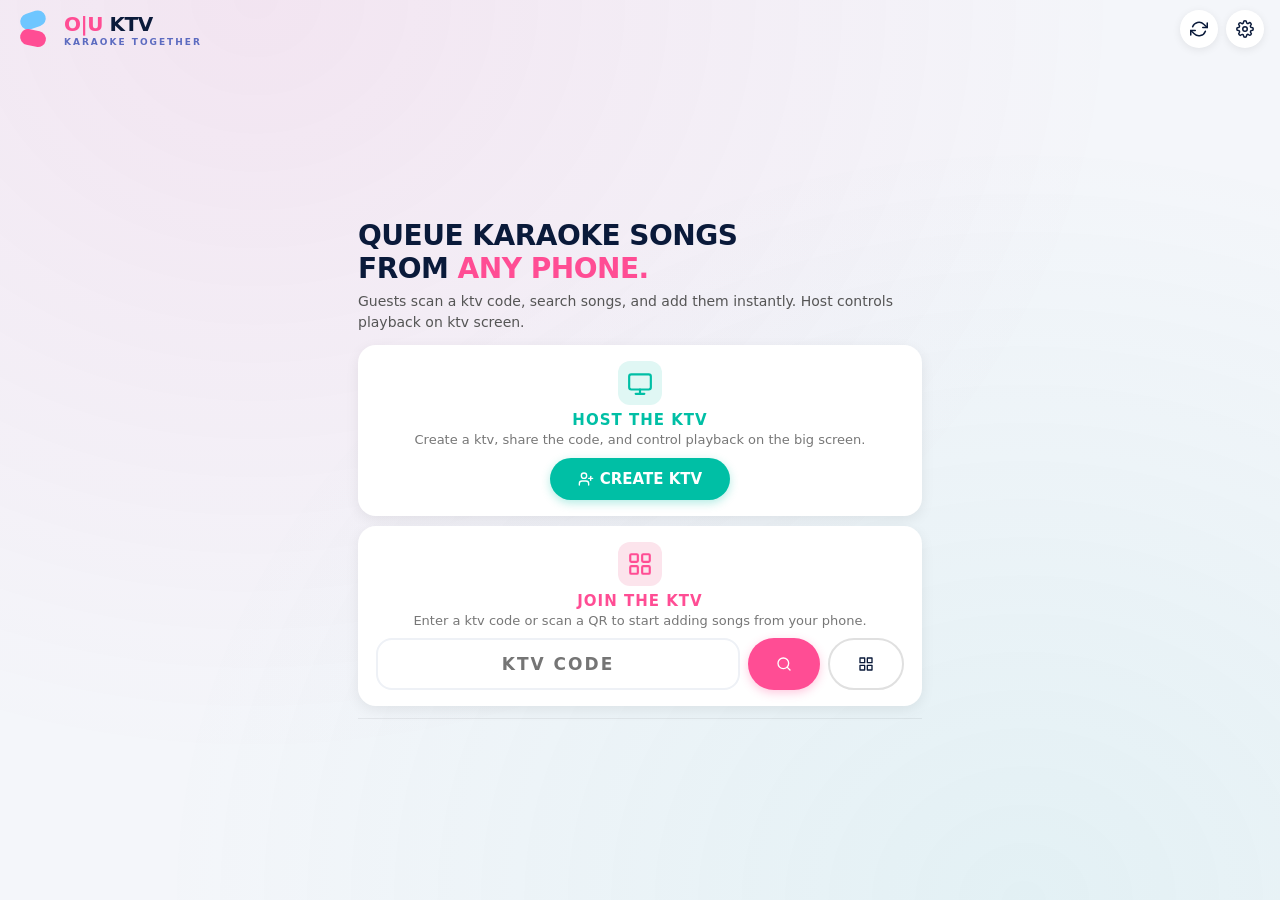
==== docs/index.html @ c78ca61d "Add files via upload" ====
<!DOCTYPE html>
<html lang="en" data-theme="neonpop">
<head>
  <meta charset="UTF-8">
  <meta name="viewport" content="width=device-width, initial-scale=1.0, maximum-scale=1.0, user-scalable=no">
  <meta name="theme-color" content="#E91E8C">
  <meta name="public-url" content="">
  <meta name="supabase-url" content="">
  <meta name="supabase-anon-key" content="">
  <meta name="apple-mobile-web-app-capable" content="yes">
  <meta name="apple-mobile-web-app-status-bar-style" content="black-translucent">
  <meta name="mobile-web-app-capable" content="yes">
  <title>O|U KTV</title>
  
  <link href="./ext/poppins.css" rel="stylesheet">
  <style>/* ===== SingKTV KTV — karaoke PWA with 10 themes + modern SVG icons ===== */

/* ===== Shared modern UI variables (used by all themes) ===== */
:root {
  --shadow-sm: 0 1px 3px rgba(0,0,0,0.08), 0 1px 2px rgba(0,0,0,0.06);
  --shadow-md: 0 4px 12px rgba(0,0,0,0.10);
  --shadow-lg: 0 8px 28px rgba(0,0,0,0.14);
  --shadow-glow: 0 0 20px rgba(0,0,0,0.12);
  --transition: 0.2s cubic-bezier(0.4, 0, 0.2, 1);
  --glass-blur: blur(12px);
  /* Skin variables (overridden by [data-skin="..."] blocks below) */
  --skin-border-width: 1px;
  --skin-border-style: solid;
  --skin-border-color: var(--surface-2);
  --skin-btn-radius: var(--radius);
  --skin-card-padding: 14px;
  --skin-glass-bg: transparent;
  --skin-glass-blur: none;
  --skin-btn-shadow: none;
  --skin-card-shadow: var(--shadow-sm);
}

/* ==========================================================================
   SKIN SYSTEM — component shapes, shadows, borders, glassmorphism
   Skins are orthogonal to themes: themes control colors, skins control
   the visual treatment of components (rounded vs sharp, flat vs elevated,
   bordered vs borderless, glassmorphism, etc.)
   Applied via <html data-skin="name"> — set by app.js applySkin().
   ========================================================================== */

/* ----- Skin: Default (balanced, modern rounded cards) ----- */
:root,
[data-skin="default"] {
  --skin-border-width: 1px;
  --skin-border-style: solid;
  --skin-btn-radius: var(--radius);
  --skin-card-padding: 14px;
  --skin-glass-bg: transparent;
  --skin-glass-blur: none;
  --skin-btn-shadow: none;
  --skin-card-shadow: var(--shadow-sm);
}

/* ----- Skin: Soft (pill-shaped buttons, extra padding, gentle shadows) ----- */
[data-skin="soft"] {
  --skin-border-width: 0px;
  --skin-border-style: none;
  --skin-btn-radius: 999px;
  --skin-card-padding: 18px;
  --skin-glass-bg: transparent;
  --skin-glass-blur: none;
  --skin-btn-shadow: 0 2px 8px rgba(0,0,0,0.06);
  --skin-card-shadow: 0 2px 10px rgba(0,0,0,0.05);
}
[data-skin="soft"] .btn { border: none !important; }
[data-skin="soft"] .tab, [data-skin="soft"] .rtab { border-radius: 999px; }
[data-skin="soft"] .theme-card { border-radius: 999px !important; }
[data-skin="soft"] .admin-section { border: none; border-radius: 20px; }
[data-skin="soft"] input, [data-skin="soft"] select, [data-skin="soft"] .admin-select { border-radius: 999px; border-width: 0; background: var(--surface-2); }
[data-skin="soft"] .queue-item { border-radius: 14px; border: none; }
[data-skin="soft"] .now-playing-bar { border: none; }

/* ----- Skin: Sharp (angular, no border radius, thick borders, flat) ----- */
[data-skin="sharp"] {
  --skin-border-width: 2px;
  --skin-border-style: solid;
  --skin-btn-radius: 0px;
  --skin-card-padding: 12px;
  --skin-glass-bg: transparent;
  --skin-glass-blur: none;
  --skin-btn-shadow: none;
  --skin-card-shadow: none;
}
[data-skin="sharp"] .btn { border-radius: 0 !important; border: 2px solid var(--text) !important; }
[data-skin="sharp"] .tab, [data-skin="sharp"] .rtab { border-radius: 0; border-bottom: 2px solid var(--text); }
[data-skin="sharp"] .theme-card { border-radius: 0 !important; border: 2px solid var(--text); }
[data-skin="sharp"] .modal-content { border-radius: 0; border: 2px solid var(--text); }
[data-skin="sharp"] input, [data-skin="sharp"] select, [data-skin="sharp"] .admin-select { border-radius: 0; border: 2px solid var(--text); }
[data-skin="sharp"] .queue-item { border-radius: 0; border: 2px solid var(--surface-2); }
[data-skin="sharp"] .now-playing-bar { border-radius: 0; border: 2px solid var(--surface-2); }
[data-skin="sharp"] .player-wrap { border-radius: 0; border: 2px solid var(--text); }
[data-skin="sharp"] .ktv-search { border-radius: 0; border: 2px solid var(--text); }

/* ----- Skin: Glass (frosted glassmorphism, translucent surfaces, blur) ----- */
[data-skin="glass"] {
  --skin-border-width: 1px;
  --skin-border-style: solid;
  --skin-border-color: rgba(255,255,255,0.18);
  --skin-btn-radius: var(--radius);
  --skin-card-padding: 16px;
  --skin-glass-bg: color-mix(in srgb, var(--surface) 72%, transparent);
  --skin-glass-blur: blur(16px);
  --skin-btn-shadow: 0 2px 12px rgba(0,0,0,0.12);
  --skin-card-shadow: 0 4px 20px rgba(0,0,0,0.08);
}
[data-skin="glass"] .modal-content { background: var(--skin-glass-bg); backdrop-filter: var(--skin-glass-blur); -webkit-backdrop-filter: var(--skin-glass-blur); border: 1px solid rgba(255,255,255,0.15); }
[data-skin="glass"] .now-playing-bar { background: var(--skin-glass-bg); backdrop-filter: var(--skin-glass-blur); -webkit-backdrop-filter: var(--skin-glass-blur); border: 1px solid rgba(255,255,255,0.12); }
[data-skin="glass"] .ktv-search { background: var(--skin-glass-bg); backdrop-filter: var(--skin-glass-blur); -webkit-backdrop-filter: var(--skin-glass-blur); }
[data-skin="glass"] .queue-item { background: var(--skin-glass-bg); backdrop-filter: blur(8px); -webkit-backdrop-filter: blur(8px); }
[data-skin="glass"] .admin-section { background: var(--skin-glass-bg); backdrop-filter: var(--skin-glass-blur); -webkit-backdrop-filter: var(--skin-glass-blur); border: 1px solid rgba(255,255,255,0.10); }
[data-skin="glass"] .app-header { backdrop-filter: var(--skin-glass-blur); -webkit-backdrop-filter: var(--skin-glass-blur); }

/* ----- Skin: Neon (glowing borders, elevated shadows, bold outlines) ----- */
[data-skin="neon"] {
  --skin-border-width: 2px;
  --skin-border-style: solid;
  --skin-border-color: var(--accent);
  --skin-btn-radius: var(--radius);
  --skin-card-padding: 14px;
  --skin-glass-bg: transparent;
  --skin-glass-blur: none;
  --skin-btn-shadow: 0 0 16px color-mix(in srgb, var(--accent) 30%, transparent);
  --skin-card-shadow: 0 0 20px color-mix(in srgb, var(--accent) 12%, transparent);
}
[data-skin="neon"] .btn-primary { box-shadow: 0 0 20px color-mix(in srgb, var(--accent) 40%, transparent); border: 1px solid var(--accent); }
[data-skin="neon"] .btn-primary:hover { box-shadow: 0 0 30px color-mix(in srgb, var(--accent) 55%, transparent); }
[data-skin="neon"] .now-playing-bar { border: 2px solid var(--accent); box-shadow: 0 0 18px color-mix(in srgb, var(--accent) 15%, transparent); }
[data-skin="neon"] .queue-item.now-singing { border: 2px solid var(--accent); box-shadow: 0 0 16px color-mix(in srgb, var(--accent) 20%, transparent); }
[data-skin="neon"] .theme-card.active { box-shadow: 0 0 20px color-mix(in srgb, var(--accent) 40%, transparent); }
[data-skin="neon"] .ktv-search { border: 1px solid color-mix(in srgb, var(--accent) 40%, transparent); }
[data-skin="neon"] .app-header { box-shadow: 0 4px 24px color-mix(in srgb, var(--accent) 15%, transparent); }
[data-skin="neon"] .modal-content { border: 1px solid color-mix(in srgb, var(--accent) 30%, transparent); box-shadow: 0 0 40px color-mix(in srgb, var(--accent) 12%, transparent); }

/* ----- Skin: Minimal (borderless, subtle, content-first, no shadows) ----- */
[data-skin="minimal"] {
  --skin-border-width: 0px;
  --skin-border-style: none;
  --skin-btn-radius: 10px;
  --skin-card-padding: 12px;
  --skin-glass-bg: transparent;
  --skin-glass-blur: none;
  --skin-btn-shadow: none;
  --skin-card-shadow: none;
}
[data-skin="minimal"] .btn { border: none !important; }
[data-skin="minimal"] .now-playing-bar { border: none; box-shadow: none; background: var(--surface-2); }
[data-skin="minimal"] .queue-item { border: none; background: var(--surface-2); }
[data-skin="minimal"] .admin-section { border: none; }
[data-skin="minimal"] .theme-card { border: 1px solid var(--surface-2); }
[data-skin="minimal"] .ktv-search { border: none; background: var(--surface-2); }
[data-skin="minimal"] .modal-content { border: none; box-shadow: var(--shadow-lg); }
[data-skin="minimal"] input, [data-skin="minimal"] select, [data-skin="minimal"] .admin-select { border: 1px solid var(--surface-2); }
[data-skin="minimal"] .app-header { box-shadow: none; border-bottom: 1px solid var(--surface-2); }

/* ----- Skin: Bubble (extra-rounded, playful, bouncy shadows) ----- */
[data-skin="bubble"] {
  --skin-border-width: 0px;
  --skin-border-style: none;
  --skin-btn-radius: 28px;
  --skin-card-padding: 20px;
  --skin-glass-bg: transparent;
  --skin-glass-blur: none;
  --skin-btn-shadow: 0 6px 16px rgba(0,0,0,0.10);
  --skin-card-shadow: 0 8px 24px rgba(0,0,0,0.08);
}
[data-skin="bubble"] .btn { border: none !important; padding: 14px 24px; }
[data-skin="bubble"] .btn:hover { transform: translateY(-3px) scale(1.02); }
[data-skin="bubble"] .tab, [data-skin="bubble"] .rtab { border-radius: 20px; border: none; }
[data-skin="bubble"] .theme-card { border-radius: 24px !important; border: none; }
[data-skin="bubble"] .admin-section { border: none; border-radius: 24px; }
[data-skin="bubble"] input, [data-skin="bubble"] select, [data-skin="bubble"] .admin-select { border-radius: 16px; border: none; background: var(--surface-2); }
[data-skin="bubble"] .queue-item { border-radius: 20px; border: none; }
[data-skin="bubble"] .now-playing-bar { border: none; border-radius: 20px; }
[data-skin="bubble"] .modal-content { border-radius: 28px; border: none; }
[data-skin="bubble"] .player-wrap { border-radius: 20px; }
[data-skin="bubble"] .ktv-search { border: none; border-radius: 20px; }
[data-skin="bubble"] .icon-btn { border-radius: 50%; }

/* ----- Skin: Retro (dotted/dashed borders, inset shadows, vintage feel) ----- */
[data-skin="retro"] {
  --skin-border-width: 2px;
  --skin-border-style: dashed;
  --skin-border-color: var(--muted);
  --skin-btn-radius: 6px;
  --skin-card-padding: 14px;
  --skin-glass-bg: transparent;
  --skin-glass-blur: none;
  --skin-btn-shadow: 3px 3px 0px var(--surface-2);
  --skin-card-shadow: 4px 4px 0px var(--surface-2);
}
[data-skin="retro"] .btn { border: 2px dashed var(--muted) !important; border-radius: 6px; box-shadow: 3px 3px 0 var(--surface-2); }
[data-skin="retro"] .btn:hover { box-shadow: 2px 2px 0 var(--surface-2); transform: translate(1px, 1px); }
[data-skin="retro"] .tab, [data-skin="retro"] .rtab { border-radius: 6px; border: 2px dashed var(--muted); }
[data-skin="retro"] .theme-card { border-radius: 6px !important; border: 2px dashed var(--muted); box-shadow: 4px 4px 0 var(--surface-2); }
[data-skin="retro"] .admin-section { border: 2px dashed var(--muted); border-radius: 6px; box-shadow: 4px 4px 0 var(--surface-2); }
[data-skin="retro"] input, [data-skin="retro"] select, [data-skin="retro"] .admin-select { border-radius: 6px; border: 2px dashed var(--muted); }
[data-skin="retro"] .queue-item { border-radius: 6px; border: 2px dashed var(--surface-2); }
[data-skin="retro"] .now-playing-bar { border-radius: 6px; border: 2px dashed var(--muted); box-shadow: 4px 4px 0 var(--surface-2); }
[data-skin="retro"] .modal-content { border-radius: 6px; border: 2px dashed var(--muted); box-shadow: 6px 6px 0 var(--surface-2); }
[data-skin="retro"] .player-wrap { border-radius: 6px; border: 2px dashed var(--muted); }
[data-skin="retro"] .ktv-search { border-radius: 6px; border: 2px dashed var(--muted); }

/* ----- Skin: Embossed (raised/inset bevels, tactile depth, 3D press) ----- */
[data-skin="embossed"] {
  --skin-border-width: 1px;
  --skin-border-style: solid;
  --skin-border-color: color-mix(in srgb, var(--text) 15%, transparent);
  --skin-btn-radius: 12px;
  --skin-card-padding: 16px;
  --skin-glass-bg: transparent;
  --skin-glass-blur: none;
  --skin-btn-shadow: 0 1px 0 color-mix(in srgb, var(--text) 8%, transparent), 0 -1px 0 color-mix(in srgb, var(--text) 6%, transparent) inset, 0 4px 10px rgba(0,0,0,0.10);
  --skin-card-shadow: 0 2px 0 color-mix(in srgb, var(--text) 6%, transparent), 0 -1px 0 color-mix(in srgb, var(--text) 5%, transparent) inset, 0 6px 16px rgba(0,0,0,0.08);
}
[data-skin="embossed"] .btn { border: 1px solid color-mix(in srgb, var(--text) 12%, transparent) !important; }
[data-skin="embossed"] .btn:active { box-shadow: 0 -1px 0 color-mix(in srgb, var(--text) 8%, transparent), 0 1px 0 color-mix(in srgb, var(--text) 6%, transparent) inset, 0 2px 6px rgba(0,0,0,0.06) inset !important; transform: translateY(1px); }
[data-skin="embossed"] .now-playing-bar { border: 1px solid color-mix(in srgb, var(--text) 10%, transparent); }
[data-skin="embossed"] .queue-item { border: 1px solid color-mix(in srgb, var(--text) 8%, transparent); }
[data-skin="embossed"] .admin-section { border: 1px solid color-mix(in srgb, var(--text) 8%, transparent); }
[data-skin="embossed"] .theme-card { border: 1px solid color-mix(in srgb, var(--text) 10%, transparent); }
[data-skin="embossed"] input, [data-skin="embossed"] select, [data-skin="embossed"] .admin-select { border: 1px solid color-mix(in srgb, var(--text) 12%, transparent); box-shadow: 0 1px 2px color-mix(in srgb, var(--text) 6%, transparent) inset; }
[data-skin="embossed"] .modal-content { border: 1px solid color-mix(in srgb, var(--text) 10%, transparent); }
[data-skin="embossed"] .player-wrap { border: 1px solid color-mix(in srgb, var(--text) 12%, transparent); }
[data-skin="embossed"] .ktv-search { border: 1px solid color-mix(in srgb, var(--text) 8%, transparent); }

/* ----- Skin: Outline (hollow transparent buttons, wireframe aesthetic) ----- */
[data-skin="outline"] {
  --skin-border-width: 2px;
  --skin-border-style: solid;
  --skin-border-color: var(--text);
  --skin-btn-radius: var(--radius);
  --skin-card-padding: 14px;
  --skin-glass-bg: transparent;
  --skin-glass-blur: none;
  --skin-btn-shadow: none;
  --skin-card-shadow: none;
}
[data-skin="outline"] .btn { border: 2px solid var(--text) !important; background: transparent !important; color: var(--text) !important; box-shadow: none; }
[data-skin="outline"] .btn-primary { border: 2px solid var(--accent) !important; color: var(--accent) !important; background: transparent !important; }
[data-skin="outline"] .btn-primary:hover { background: var(--accent) !important; color: var(--surface) !important; }
[data-skin="outline"] .btn-secondary { border: 2px solid var(--accent-2) !important; color: var(--accent-2) !important; background: transparent !important; }
[data-skin="outline"] .btn-secondary:hover { background: var(--accent-2) !important; color: var(--surface) !important; }
[data-skin="outline"] .btn-danger { border: 2px solid var(--danger) !important; color: var(--danger) !important; background: transparent !important; }
[data-skin="outline"] .tab, [data-skin="outline"] .rtab { border: 2px solid var(--text); background: transparent; }
[data-skin="outline"] .theme-card { border: 2px solid var(--text); background: transparent; }
[data-skin="outline"] .now-playing-bar { border: 2px solid var(--text); background: transparent; box-shadow: none; }
[data-skin="outline"] .queue-item { border: 2px solid var(--text); background: transparent; }
[data-skin="outline"] .admin-section { border: 2px solid var(--text); background: transparent; }
[data-skin="outline"] .ktv-search { border: 2px solid var(--text); background: transparent; }
[data-skin="outline"] .modal-content { border: 2px solid var(--text); }
[data-skin="outline"] input, [data-skin="outline"] select, [data-skin="outline"] .admin-select { border: 2px solid var(--text); background: transparent; }
[data-skin="outline"] .player-wrap { border: 2px solid var(--text); }
[data-skin="outline"] .icon-btn { border: 2px solid var(--text); }

/* ===== Apply skin variables to components ===== */
.now-playing-bar { box-shadow: var(--skin-card-shadow); border-width: var(--skin-border-width); border-style: var(--skin-border-style); border-color: var(--skin-border-color); }
.queue-item { border-width: var(--skin-border-width); border-style: var(--skin-border-style); border-color: var(--skin-border-color); }
.admin-section { border-width: var(--skin-border-width); border-style: var(--skin-border-style); border-color: var(--skin-border-color); }

/* ===== Modern SVG icons ===== */
svg { display: inline-block; vertical-align: middle; }
.icon-btn svg { width: 20px; height: 20px; }
.host-ctrl-btn svg { width: 18px; height: 18px; }
.btn svg, .tab svg, .rtab svg, .remote-btn-icon svg, .sidebar-title svg, .host-banner-icon svg { width: 16px; height: 16px; }
.host-banner-icon svg { width: 22px; height: 22px; }
.idle-icon svg { width: 56px; height: 56px; }
.remote-btn-icon svg { width: 24px; height: 24px; }
.singing-icon svg { width: 14px; height: 14px; }
/* Icon inside label/button spacing */
.btn .ic, .tab .ic, .rtab .ic { display: inline-flex; vertical-align: -3px; margin-right: 4px; }
.sidebar-title .ic { display: inline-flex; vertical-align: -3px; margin-right: 5px; }
.qi-req .ic { display: inline-flex; vertical-align: -2px; margin-right: 2px; width: 11px; height: 11px; }
.qi-req .ic svg { width: 11px; height: 11px; }
.idle-icon { display: flex; align-items: center; justify-content: center; }

/* ===== Theme: Neon Pop (default — vibrant modern gradient) ===== */
:root,
[data-theme="neonpop"] {
  --font: 'Poppins', system-ui, sans-serif;
  --accent: #E91E8C;
  --accent-dark: #C11774;
  --accent-2: #1FB6B6;
  --bg: #F4F6FA;
  --surface: #FFFFFF;
  --surface-2: #EEF1F6;
  --text: #1B2A4A;
  --muted: #8A93A6;
  --danger: #E84855;
  --radius: 16px;
  --radius-sm: 10px;
  --header-grad: linear-gradient(135deg, #E91E8C 0%, #FF5FA8 50%, #1FB6B6 100%);
  --login-grad: linear-gradient(160deg, #fff 0%, #FCE7F2 50%, #E0F7F7 100%);
  --player-idle-grad: linear-gradient(160deg, #1B2A4A, #2D3F66);
}
[data-theme="neonpop"] body::before {
  content: ''; position: fixed; inset: 0; z-index: -1;
  background:
    radial-gradient(ellipse at 20% 0%, rgba(233,30,140,0.08), transparent 60%),
    radial-gradient(ellipse at 80% 100%, rgba(31,182,182,0.08), transparent 60%);
}
[data-theme="neonpop"] .btn-primary {
  background: linear-gradient(135deg, #E91E8C, #FF5FA8);
  box-shadow: 0 4px 14px rgba(233,30,140,0.3);
}
[data-theme="neonpop"] .btn-primary:hover { filter: brightness(1.1); box-shadow: 0 6px 20px rgba(233,30,140,0.4); }

/* ===== Theme: Retro 80s ===== */
[data-theme="retro80s"] {
  --font: 'Courier New', monospace;
  --accent: #FF5E3A;
  --accent-dark: #E04A26;
  --accent-2: #FFD23F;
  --bg: #1E0F2E;
  --surface: #2B1B3D;
  --surface-2: #3A2A4D;
  --text: #F0E6FF;
  --muted: #B59EE0;
  --danger: #FF3B3B;
  --radius: 4px;
  --radius-sm: 2px;
  --header-grad: linear-gradient(90deg, #FF5E3A 0%, #FF2A68 50%, #FFD23F 100%);
  --login-grad: linear-gradient(160deg, #1E0F2E 0%, #3A1A4D 100%);
  --player-idle-grad: linear-gradient(160deg, #1E0F2E, #2B1B3D);
}

/* ===== Theme: Classic KTV ===== */
[data-theme="classicktv"] {
  --font: Georgia, 'Times New Roman', serif;
  --accent: #B71C1C;
  --accent-dark: #8B1414;
  --accent-2: #D4AF37;
  --bg: #F5EFE6;
  --surface: #FFFBF3;
  --surface-2: #EDE4D3;
  --text: #3A2A1A;
  --muted: #8A7A5A;
  --danger: #B71C1C;
  --radius: 10px;
  --radius-sm: 4px;
  --header-grad: linear-gradient(120deg, #B71C1C 0%, #8B1414 100%);
  --login-grad: linear-gradient(160deg, #FFFBF3 0%, #F5EFE6 100%);
  --player-idle-grad: linear-gradient(160deg, #3A2A1A, #5A4A3A);
}

/* ===== Theme: Midnight (modern dark — neon glow accents) ===== */
[data-theme="midnight"] {
  --font: 'Poppins', system-ui, sans-serif;
  --accent: #A855F7;
  --accent-dark: #9333EA;
  --accent-2: #22D3EE;
  --bg: #0F0F1A;
  --surface: #1A1A2E;
  --surface-2: #252540;
  --text: #E0E0F0;
  --muted: #7C7C9C;
  --danger: #FF3B6B;
  --radius: 16px;
  --radius-sm: 10px;
  --header-grad: linear-gradient(135deg, #2A1A4A 0%, #1A1A3A 50%, #1A2A3A 100%);
  --login-grad: linear-gradient(160deg, #0F0F1A 0%, #1A1A2E 100%);
  --player-idle-grad: linear-gradient(160deg, #0F0F1A, #1A1A2E);
}
[data-theme="midnight"] body::before {
  content: ''; position: fixed; inset: 0; z-index: -1;
  background:
    radial-gradient(ellipse at 20% 0%, rgba(168,85,247,0.12), transparent 60%),
    radial-gradient(ellipse at 80% 100%, rgba(34,211,238,0.10), transparent 60%);
}
[data-theme="midnight"] .btn-primary {
  background: linear-gradient(135deg, #A855F7, #9333EA);
  box-shadow: 0 4px 14px rgba(168,85,247,0.35);
}
[data-theme="midnight"] .btn-primary:hover { filter: brightness(1.15); box-shadow: 0 6px 20px rgba(168,85,247,0.5); }
[data-theme="midnight"] .btn-secondary {
  background: linear-gradient(135deg, #22D3EE, #06B6D4);
  box-shadow: 0 4px 14px rgba(34,211,238,0.25);
}
[data-theme="midnight"] .app-header { border-bottom: 1px solid rgba(168,85,247,0.15); }

/* ===== Theme: Sunrise (modern warm pastel — soft gradients) ===== */
[data-theme="sunrise"] {
  --font: 'Poppins', system-ui, sans-serif;
  --accent: #FF8A72;
  --accent-dark: #F06B53;
  --accent-2: #7ED7C1;
  --bg: #FFF5F1;
  --surface: #FFFFFF;
  --surface-2: #FBEEE8;
  --text: #5A4A42;
  --muted: #A89B95;
  --danger: #E84855;
  --radius: 20px;
  --radius-sm: 14px;
  --header-grad: linear-gradient(135deg, #FFB5A0 0%, #FF8A72 50%, #FFA9A0 100%);
  --login-grad: linear-gradient(160deg, #FFF5F1 0%, #FFE8E0 50%, #E8F8F4 100%);
  --player-idle-grad: linear-gradient(160deg, #5A4A42, #8A7A72);
}
[data-theme="sunrise"] body::before {
  content: ''; position: fixed; inset: 0; z-index: -1;
  background:
    radial-gradient(ellipse at 20% 0%, rgba(255,138,114,0.10), transparent 60%),
    radial-gradient(ellipse at 80% 100%, rgba(126,215,193,0.10), transparent 60%);
}
[data-theme="sunrise"] .btn-primary {
  background: linear-gradient(135deg, #FF8A72, #F06B53);
  box-shadow: 0 4px 14px rgba(255,138,114,0.3);
}
[data-theme="sunrise"] .btn-primary:hover { filter: brightness(1.08); box-shadow: 0 6px 20px rgba(255,138,114,0.4); }
[data-theme="sunrise"] .btn-secondary {
  background: linear-gradient(135deg, #7ED7C1, #5BC4A8);
  box-shadow: 0 4px 14px rgba(126,215,193,0.3);
}

/* ===== Theme: Aurora (glassmorphism + animated gradient) ===== */
[data-theme="aurora"] {
  --font: 'Poppins', system-ui, sans-serif;
  --accent: #6366F1;
  --accent-dark: #4F46E5;
  --accent-2: #EC4899;
  --bg: #0A0E27;
  --surface: rgba(136, 146, 192, 0.08);
  --surface-2: rgba(136, 146, 192, 0.12);
  --text: #E8EAF6;
  --muted: #8892C0;
  --danger: #FF3B6B;
  --radius: 18px;
  --radius-sm: 12px;
  --header-grad: linear-gradient(135deg, #4F46E5 0%, #7C3AED 33%, #EC4899 66%, #4F46E5 100%);
  --login-grad: linear-gradient(160deg, #0A0E27 0%, #1A1E47 100%);
  --player-idle-grad: linear-gradient(160deg, #0A0E27, #1A1E47);
}
[data-theme="aurora"] body::before {
  content: ''; position: fixed; inset: 0; z-index: -1;
  background:
    radial-gradient(ellipse at 25% 20%, rgba(99,102,241,0.15), transparent 55%),
    radial-gradient(ellipse at 75% 80%, rgba(236,72,153,0.12), transparent 55%);
}
/* Aurora animated header */
[data-theme="aurora"] .app-header {
  background: linear-gradient(120deg, #4F46E5, #7C3AED, #EC4899, #4F46E5);
  background-size: 300% 100%;
  animation: aurora-spin 8s linear infinite;
}
@keyframes aurora-spin {
  0% { background-position: 0% 50%; }
  100% { background-position: 300% 50%; }
}
[data-theme="aurora"] .modal-content,
[data-theme="aurora"] .login-wrap {
  background: rgba(20, 25, 55, 0.85);
  backdrop-filter: blur(12px);
  border: 1px solid rgba(99, 102, 241, 0.2);
}
[data-theme="aurora"] .btn-primary {
  background: linear-gradient(135deg, #6366F1, #4F46E5);
  box-shadow: 0 4px 14px rgba(99,102,241,0.4);
}
[data-theme="aurora"] .btn-primary:hover { filter: brightness(1.15); box-shadow: 0 6px 20px rgba(99,102,241,0.55); }
[data-theme="aurora"] .btn-secondary {
  background: linear-gradient(135deg, #EC4899, #DB2777);
  box-shadow: 0 4px 14px rgba(236,72,153,0.35);
}

/* ===== Theme: Glass (modern light glassmorphism) ===== */
[data-theme="glass"] {
  --font: 'Poppins', system-ui, sans-serif;
  --accent: #6366F1;
  --accent-dark: #4F46E5;
  --accent-2: #06B6D4;
  --bg: #EEF2FF;
  --surface: rgba(255, 255, 255, 0.65);
  --surface-2: rgba(255, 255, 255, 0.45);
  --text: #1E1B4B;
  --muted: #6B7280;
  --danger: #EF4444;
  --radius: 20px;
  --radius-sm: 12px;
  --header-grad: linear-gradient(120deg, #6366F1 0%, #818CF8 100%);
  --login-grad: linear-gradient(160deg, #EEF2FF 0%, #E0E7FF 100%);
  --player-idle-grad: linear-gradient(160deg, #1E1B4B, #312E81);
}
[data-theme="glass"] body::before {
  content: ''; position: fixed; inset: 0; z-index: -1;
  background:
    radial-gradient(ellipse at 20% 0%, rgba(99,102,241,0.15), transparent 50%),
    radial-gradient(ellipse at 80% 100%, rgba(6,182,212,0.15), transparent 50%);
}
[data-theme="glass"] .app-header,
[data-theme="glass"] .ktv-sidebar,
[data-theme="glass"] .now-playing-bar,
[data-theme="glass"] .modal-content,
[data-theme="glass"] .login-wrap {
  background: rgba(255, 255, 255, 0.55);
  backdrop-filter: var(--glass-blur);
  -webkit-backdrop-filter: var(--glass-blur);
  border: 1px solid rgba(255, 255, 255, 0.6);
}
[data-theme="glass"] .app-header { color: var(--text); }
[data-theme="glass"] .app-header .icon-btn { color: var(--text); }
[data-theme="glass"] .search-bar input,
[data-theme="glass"] .login-form input,
[data-theme="glass"] .join-row input {
  background: rgba(255, 255, 255, 0.6);
  backdrop-filter: blur(8px);
}

/* ===== Theme: Slate (modern dark mode — clean, minimal, pro) ===== */
[data-theme="slate"] {
  --font: 'Poppins', system-ui, sans-serif;
  --accent: #3B82F6;
  --accent-dark: #2563EB;
  --accent-2: #8B5CF6;
  --bg: #0F172A;
  --surface: #1E293B;
  --surface-2: #334155;
  --text: #F1F5F9;
  --muted: #94A3B8;
  --danger: #EF4444;
  --radius: 16px;
  --radius-sm: 10px;
  --header-grad: linear-gradient(120deg, #1E293B 0%, #334155 100%);
  --login-grad: linear-gradient(160deg, #0F172A 0%, #1E293B 100%);
  --player-idle-grad: linear-gradient(160deg, #0F172A, #1E293B);
}
[data-theme="slate"] body::before {
  content: ''; position: fixed; inset: 0; z-index: -1;
  background:
    radial-gradient(ellipse at 30% 20%, rgba(59,130,246,0.08), transparent 60%),
    radial-gradient(ellipse at 70% 80%, rgba(139,92,246,0.08), transparent 60%);
}
[data-theme="slate"] .app-header { border-bottom: 1px solid rgba(148,163,184,0.15); }
[data-theme="slate"] .btn-primary {
  background: linear-gradient(135deg, #3B82F6, #2563EB);
  box-shadow: 0 4px 14px rgba(59,130,246,0.3);
}
[data-theme="slate"] .btn-primary:hover { filter: brightness(1.1); }
[data-theme="slate"] .btn-secondary {
  background: linear-gradient(135deg, #8B5CF6, #7C3AED);
  box-shadow: 0 4px 14px rgba(139,92,246,0.25);
}
[data-theme="slate"] .ktv-sidebar { border-left-color: rgba(148,163,184,0.1); }
[data-theme="slate"] .queue-item,
[data-theme="slate"] .results-list li,
[data-theme="slate"] .activity-list li { border-bottom-color: rgba(148,163,184,0.1); }

/* ===== Theme: Ocean (modern teal/cyan — fresh, clean) ===== */
[data-theme="ocean"] {
  --font: 'Poppins', system-ui, sans-serif;
  --accent: #0EA5E9;
  --accent-dark: #0284C7;
  --accent-2: #14B8A6;
  --bg: #F0FDFA;
  --surface: #FFFFFF;
  --surface-2: #E0F7F4;
  --text: #134E4A;
  --muted: #5E9B96;
  --danger: #EF4444;
  --radius: 18px;
  --radius-sm: 12px;
  --header-grad: linear-gradient(135deg, #0EA5E9 0%, #14B8A6 100%);
  --login-grad: linear-gradient(160deg, #F0FDFA 0%, #CFFAFE 50%, #CCFBF1 100%);
  --player-idle-grad: linear-gradient(160deg, #134E4A, #0F766E);
}
[data-theme="ocean"] body::before {
  content: ''; position: fixed; inset: 0; z-index: -1;
  background:
    radial-gradient(ellipse at 20% 0%, rgba(14,165,233,0.12), transparent 60%),
    radial-gradient(ellipse at 80% 100%, rgba(20,184,166,0.12), transparent 60%);
}
[data-theme="ocean"] .btn-primary {
  background: linear-gradient(135deg, #0EA5E9, #0284C7);
  box-shadow: 0 4px 14px rgba(14,165,233,0.3);
}
[data-theme="ocean"] .btn-primary:hover { filter: brightness(1.1); box-shadow: 0 6px 20px rgba(14,165,233,0.4); }
[data-theme="ocean"] .btn-secondary {
  background: linear-gradient(135deg, #14B8A6, #0D9488);
  box-shadow: 0 4px 14px rgba(20,184,166,0.3);
}

/* ===== Theme: Sunset (modern warm gradient — orange/pink/purple) ===== */
[data-theme="sunset"] {
  --font: 'Poppins', system-ui, sans-serif;
  --accent: #F97316;
  --accent-dark: #EA580C;
  --accent-2: #EC4899;
  --bg: #FFF7ED;
  --surface: #FFFFFF;
  --surface-2: #FFEDD5;
  --text: #431407;
  --muted: #9A7B66;
  --danger: #DC2626;
  --radius: 18px;
  --radius-sm: 12px;
  --header-grad: linear-gradient(135deg, #F97316 0%, #EC4899 50%, #8B5CF6 100%);
  --login-grad: linear-gradient(160deg, #FFF7ED 0%, #FED7AA 50%, #FCE7F3 100%);
  --player-idle-grad: linear-gradient(160deg, #431407, #7C2D12);
}
[data-theme="sunset"] body::before {
  content: ''; position: fixed; inset: 0; z-index: -1;
  background:
    radial-gradient(ellipse at 20% 0%, rgba(249,115,22,0.12), transparent 60%),
    radial-gradient(ellipse at 80% 100%, rgba(236,72,153,0.10), transparent 60%);
}
[data-theme="sunset"] .app-header {
  background: linear-gradient(135deg, #F97316, #EC4899, #8B5CF6);
  background-size: 200% 100%;
  animation: sunset-shift 6s ease infinite;
}
@keyframes sunset-shift {
  0%, 100% { background-position: 0% 50%; }
  50% { background-position: 100% 50%; }
}
[data-theme="sunset"] .btn-primary {
  background: linear-gradient(135deg, #F97316, #EA580C);
  box-shadow: 0 4px 14px rgba(249,115,22,0.3);
}
[data-theme="sunset"] .btn-primary:hover { filter: brightness(1.1); box-shadow: 0 6px 20px rgba(249,115,22,0.4); }
[data-theme="sunset"] .btn-secondary {
  background: linear-gradient(135deg, #EC4899, #DB2777);
  box-shadow: 0 4px 14px rgba(236,72,153,0.3);
}

/* ===== Reset ===== */
* { box-sizing: border-box; margin: 0; padding: 0; -webkit-tap-highlight-color: transparent; }
html, body { height: 100%; overflow: hidden; }
body {
  font-family: var(--font);
  background: var(--bg);
  color: var(--text);
  font-size: 15px;
  overscroll-behavior: none;
}
.hidden { display: none !important; }
.screen { height: 100vh; height: 100dvh; display: flex; flex-direction: column; overflow-y: auto; overflow-x: hidden; }
/* Screen entrance animation */
.screen:not(.hidden) { animation: screen-in 0.3s ease; }
@keyframes screen-in { from { opacity: 0; transform: translateY(8px); } to { opacity: 1; transform: none; } }

/* ===== Buttons ===== */
.btn {
  border: none;
  border-radius: var(--skin-btn-radius, var(--radius-sm));
  padding: 12px 16px;
  font-family: inherit;
  font-weight: 600;
  font-size: 15px;
  cursor: pointer;
  transition: transform var(--transition), filter var(--transition), box-shadow var(--transition);
  color: #fff;
  box-shadow: var(--skin-btn-shadow, var(--shadow-sm));
}
.btn:active { transform: scale(.97); }
.btn-block { width: 100%; }

/* Admin login input — matches button size/padding/border-radius */
.admin-pass-input {
  width: 100%;
  padding: 12px 16px;
  font-family: inherit;
  font-size: 15px;
  border: 2px solid var(--surface-2);
  border-radius: var(--radius-sm);
  background: var(--surface);
  color: var(--text);
  box-sizing: border-box;
  transition: border-color var(--transition), box-shadow var(--transition);
}
.admin-pass-input:focus {
  outline: none;
  border-color: var(--accent);
  box-shadow: 0 0 0 3px color-mix(in srgb, var(--accent) 20%, transparent);
}
.btn-lg { padding: 16px; font-size: 17px; border-radius: var(--skin-btn-radius, var(--radius)); }
.btn-sm { padding: 8px 12px; font-size: 13px; }
.btn-primary { background: var(--accent); }
.btn-primary:hover { background: var(--accent-dark); box-shadow: var(--shadow-md); transform: translateY(-1px); }
.btn-secondary { background: var(--accent-2); }
.btn-secondary:hover { filter: brightness(1.08); box-shadow: var(--shadow-md); transform: translateY(-1px); }
/* Mode toggle button (home screen) — Karaoke = orange, Live = green */
.mode-toggle-btn { color: #fff; font-weight: 700; }
.mode-toggle-btn:hover { filter: brightness(1.05); transform: translateY(-1px); }
.mode-toggle-btn.mode-karaoke { background: #20C9A7; box-shadow: 0 0 0 2px rgba(32,201,167,0.3); }
.mode-toggle-btn.mode-karaoke:hover { background: #1AB897; }
.mode-toggle-btn.mode-live { background: #FF6B35; box-shadow: 0 0 0 2px rgba(255,107,53,0.3); }
.mode-toggle-btn.mode-live:hover { background: #E55A2B; }
.btn-teal { background: var(--accent-2); }
.btn-teal:hover { background: var(--accent-2); filter: brightness(.9); }
.btn-ghost { background: var(--surface-2); color: var(--text); }
.btn-ghost:hover { filter: brightness(1.05); }
.btn-danger { background: var(--danger); }
.btn-danger:hover { filter: brightness(1.1); box-shadow: var(--shadow-md); transform: translateY(-1px); }
.icon-btn {
  background: transparent; border: none; font-size: 22px; cursor: pointer; padding: 2px 6px;
  color: inherit; border-radius: var(--radius-sm);
  transition: background var(--transition), transform var(--transition);
  display: inline-flex; align-items: center; gap: 4px;
}
.icon-btn:hover { background: rgba(255,255,255,0.15); }
.icon-btn:active { transform: scale(0.92); }
.leave-btn { font-size: 15px; font-weight: 600; }
.leave-btn svg { width: 18px; height: 18px; }

/* ===== Logo ===== */
.logo { position: relative; width: 56px; height: 56px; margin: 0 auto 12px; display: flex; align-items: center; justify-content: center; color: var(--accent); }
.logo-sm { width: 36px; height: 36px; margin: 0 10px 0 0; color: #fff; }
.logo svg { width: 100%; height: 100%; }

/* ===== Login screen ===== */
#login-screen { align-items: center; justify-content: center; padding: 24px; background: var(--login-grad); }
.login-wrap { max-width: 360px; width: 100%; text-align: center; }
.app-name { font-size: 28px; font-weight: 800; color: var(--text); }
.app-tagline { color: var(--accent); font-weight: 600; margin-top: 4px; letter-spacing: 1px; font-size: 13px; }
.login-form { margin-top: 28px; display: flex; flex-direction: column; gap: 12px; }
.login-form input {
  padding: 14px 16px; border: 2px solid var(--surface-2); border-radius: var(--radius-sm);
  font-size: 16px; font-family: inherit; background: var(--surface); color: var(--text);
  transition: border-color var(--transition), box-shadow var(--transition);
}
.login-form input:focus { outline: none; border-color: var(--accent); box-shadow: 0 0 0 3px color-mix(in srgb, var(--accent) 20%, transparent); }
.login-note { margin-top: 20px; font-size: 12px; color: var(--muted); }
.error-msg { color: var(--danger); font-size: 13px; margin-top: 8px; }
/* Logo entrance animation */
@keyframes logo-in { from { opacity: 0; transform: translateY(-12px) scale(0.95); } to { opacity: 1; transform: none; } }
.login-wrap .logo { animation: logo-in 0.5s ease; }
.login-wrap .app-name { animation: logo-in 0.6s ease; }
.login-wrap .app-tagline { animation: logo-in 0.7s ease; }
.login-wrap .login-form { animation: logo-in 0.8s ease; }

/* ===== LANDING PAGE (SingKTV-style) ===== */
.landing-screen { display: flex; flex-direction: column; height: 100vh; height: 100dvh; position: relative; overflow: hidden; }
.landing-bg { position: fixed; inset: 0; z-index: 0; background:
  radial-gradient(circle at 20% 15%, #F5E6F7 0%, transparent 50%),
  radial-gradient(circle at 85% 10%, #E8F4FD 0%, transparent 45%),
  radial-gradient(circle at 15% 85%, #D9F2E3 0%, transparent 50%),
  radial-gradient(circle at 80% 80%, #FADADD 0%, transparent 50%),
  linear-gradient(135deg, #F8F0FB 0%, #ECF4FD 40%, #E8F8F0 100%);
}
.landing-screen > * { position: relative; z-index: 1; }

/* --- Top bar --- */
.landing-top { display: flex; align-items: center; justify-content: space-between; padding: 10px 16px; flex-shrink: 0; }
.landing-top-actions { display: flex; align-items: center; gap: 8px; }
.landing-brand { display: flex; align-items: center; gap: 10px; }
.landing-swoosh { width: 38px; height: 38px; position: relative; }
.swoosh { position: absolute; border-radius: 10px; width: 26px; height: 16px; }
.swoosh-1 { top: 2px; left: 4px; background: #6EC6FF; transform: rotate(-18deg); }
.swoosh-2 { bottom: 2px; left: 4px; background: #FF4D94; transform: rotate(12deg); }
.landing-logo-text { font-size: 20px; font-weight: 800; color: #0A1A3A; letter-spacing: -0.5px; }
.ll-pink { color: #FF4D94; }
.landing-logo-sub { font-size: 9px; font-weight: 700; letter-spacing: 2px; color: #5C6BC0; margin-top: 1px; }
.landing-menu-btn { width: 38px; height: 38px; border-radius: 50%; background: #fff; border: none; box-shadow: 0 2px 8px rgba(0,0,0,0.08); display: flex; align-items: center; justify-content: center; color: #0A1A3A; cursor: pointer; }
.landing-menu-btn svg { width: 18px; height: 18px; }

/* --- Content --- */
.landing-content { padding: 4px 18px 12px; width: 100%; max-width: 500px; margin: 0 auto; box-sizing: border-box; flex: 1 1 0; display: flex; flex-direction: column; justify-content: center; min-height: 0; overflow-y: auto; }

/* --- Headline --- */
.landing-headline { font-size: 22px; font-weight: 800; color: #0A1A3A; line-height: 1.18; letter-spacing: -0.5px; margin-top: 4px; }
.hl-pink { color: #FF4D94; }
.landing-subtext { font-size: 12px; color: #555; line-height: 1.5; margin-top: 6px; }

/* --- Bullet points --- */
.landing-bullets { list-style: none; padding: 0; margin: 16px 0 4px; display: flex; flex-wrap: wrap; gap: 6px 16px; }
.landing-bullets li { display: flex; align-items: center; gap: 7px; font-size: 13px; font-weight: 600; color: #333; }
.bullet-dot { width: 10px; height: 10px; border-radius: 50%; flex-shrink: 0; }
.bd-purple { background: #7A6BFF; }
.bd-blue { background: #5C6BC0; }
.bd-teal { background: #00BFA5; }
.bd-purple2 { background: #9575CD; }

/* --- Visual flow --- */
.landing-flow { display: flex; align-items: center; justify-content: center; gap: 8px; margin: 20px 0; }
.flow-step { display: flex; flex-direction: column; align-items: center; gap: 8px; flex: 1; position: relative; }
.flow-badge { font-size: 9px; font-weight: 800; letter-spacing: 1px; padding: 4px 12px; border-radius: 999px; }
.flow-badge-blue { background: #E3F2FD; color: #1565C0; }
.flow-badge-pink { background: #FCE4EC; color: #C2185B; }
.flow-visual { display: flex; align-items: center; justify-content: center; height: 90px; }
.note { position: absolute; font-size: 18px; color: #B0BEC5; }
.note-1 { top: -4px; right: 18px; }
.note-2 { top: -4px; left: 18px; }
.flow-dots { display: flex; gap: 4px; padding: 0 2px; }
.fd { width: 6px; height: 6px; border-radius: 50%; }
.fd-1 { background: #7A6BFF; } .fd-2 { background: #00BFA5; } .fd-3 { background: #5C6BC0; }

/* Mini phone mockup */
.mini-phone { width: 48px; height: 84px; border-radius: 10px; background: #fff; border: 2px solid #0A1A3A; padding: 4px; display: flex; flex-direction: column; gap: 5px; box-shadow: 0 4px 10px rgba(0,0,0,0.12); }
.mini-phone-bar { height: 3px; background: #0A1A3A; border-radius: 2px; width: 60%; margin: 0 auto; }
.mini-phone-row { display: flex; align-items: center; gap: 4px; }
.mr-thumb { width: 12px; height: 12px; border-radius: 4px; background: #6EC6FF; flex-shrink: 0; }
.mr-thumb-2 { background: #FF4D94; } .mr-thumb-3 { background: #00BFA5; }
.mr-lines { display: flex; flex-direction: column; gap: 3px; flex: 1; }
.mr-lines span { height: 3px; background: #E0E0E0; border-radius: 2px; }
.mr-lines .w70 { width: 70%; } .mr-lines .w60 { width: 60%; } .mr-lines .w50 { width: 50%; }

/* Mini TV mockup */
.mini-tv { display: flex; flex-direction: column; align-items: center; }
.mini-tv-screen { width: 64px; height: 44px; border-radius: 8px; background: linear-gradient(135deg, #1A1A2E, #16213E); border: 2px solid #0A1A3A; display: flex; flex-direction: column; align-items: center; justify-content: center; gap: 4px; box-shadow: 0 4px 10px rgba(0,0,0,0.12); }
.mic-emoji { font-size: 16px; }
.mini-lyrics { display: flex; flex-direction: column; gap: 3px; width: 70%; }
.mini-lyrics span { height: 3px; background: #00BFA5; border-radius: 2px; }
.mini-lyrics .w80 { width: 80%; }
.mini-tv-stand { width: 22px; height: 4px; background: #0A1A3A; border-radius: 0 0 3px 3px; margin-top: -1px; }

/* --- Host & Join cards --- */
.landing-cards { display: flex; flex-direction: column; gap: 10px; margin-top: 12px; }
.landing-card { background: #fff; border-radius: 18px; padding: 12px 14px; box-shadow: 0 4px 14px rgba(0,0,0,0.07); display: flex; flex-direction: column; align-items: center; text-align: center; }
.card-icon { width: 36px; height: 36px; border-radius: 12px; display: flex; align-items: center; justify-content: center; margin-bottom: 6px; }
.card-icon svg { width: 22px; height: 22px; }
.card-icon-teal { background: #E0F7F4; color: #00BFA5; }
.card-icon-pink { background: #FCE4EC; color: #FF4D94; }
.card-title { font-size: 13px; font-weight: 800; letter-spacing: 1px; margin-bottom: 2px; }
.ct-teal { color: #00BFA5; }
.ct-pink { color: #FF4D94; }
.card-desc { font-size: 11px; color: #777; line-height: 1.45; margin-bottom: 8px; }

/* Landing buttons */
.landing-btn { display: inline-flex; align-items: center; justify-content: center; gap: 6px; border: none; border-radius: 999px; font-size: 13px; font-weight: 700; cursor: pointer; padding: 10px 20px; color: #fff; transition: transform 0.15s ease, box-shadow 0.15s ease; font-family: inherit; }
.landing-btn:active { transform: scale(0.97); }
.landing-btn svg { width: 16px; height: 16px; }
.lb-teal { background: #00BFA5; box-shadow: 0 3px 10px rgba(0,191,165,0.3); }
.lb-pink { background: #FF4D94; box-shadow: 0 3px 10px rgba(255,77,148,0.3); }
.lb-navy { background: #0A1A3A; box-shadow: 0 3px 10px rgba(10,26,58,0.2); }
.lb-block { width: 100%; }
.lb-go { padding: 12px 14px; }
.lb-qr { background: #fff; color: #0A1A3A; border: 2px solid #E0E0E0; padding: 12px 14px; }

/* Join row on landing */
.landing-join-row { display: flex; gap: 8px; width: 100%; }
.landing-join-row input {
  flex: 1; padding: 12px 16px; border: 2px solid #E8E8E8; border-radius: 999px;
  font-size: 15px; font-family: inherit; background: #FAFAFA; color: #333; min-width: 0;
  text-transform: uppercase; letter-spacing: 2px; text-align: center; font-weight: 700;
}
.landing-join-row input:focus { outline: none; border-color: #FF4D94; box-shadow: 0 0 0 3px rgba(255,77,148,0.15); }

/* --- Email login section --- */
.landing-login-section { margin-top: 10px; padding-top: 8px; border-top: 1px solid rgba(0,0,0,0.06); }
.landing-login-form { margin-top: 0; gap: 10px; }
.landing-login-form input {
  padding: 13px 16px; border: 2px solid #E8E8E8; border-radius: 999px;
  font-size: 15px; font-family: inherit; background: #FAFAFA; color: #333;
}
.landing-login-form input:focus { outline: none; border-color: #0A1A3A; box-shadow: 0 0 0 3px rgba(10,26,58,0.1); }

/* --- Footer --- */
.landing-footer { margin-top: 12px; padding-top: 8px; border-top: 1px solid rgba(0,0,0,0.06); display: flex; flex-direction: row; align-items: flex-start; justify-content: space-between; gap: 12px; flex-wrap: nowrap; overflow: hidden; flex-shrink: 0; }
.footer-left { min-width: 0; display: flex; flex-direction: column; align-items: flex-start; gap: 4px; overflow: hidden; text-overflow: ellipsis; flex-shrink: 1; }
.footer-credit { font-size: 12px; color: #555; overflow: hidden; text-overflow: ellipsis; white-space: nowrap; }
.footer-credit strong { color: #333; }
.footer-support { font-size: 11px; color: #999; overflow: hidden; text-overflow: ellipsis; white-space: nowrap; }
.footer-links { display: flex; flex-direction: column; gap: 4px; align-items: flex-start; flex-shrink: 0; }
.footer-links a { font-size: 11px; color: #5C6BC0; text-decoration: none; white-space: nowrap; }
.footer-links a:hover { text-decoration: underline; }
.footer-qr { flex-shrink: 0; display: flex; align-items: flex-start; margin-top: -8px; }
.footer-qr img { width: 90px; height: 90px; object-fit: contain; border-radius: 6px; border: 1px solid rgba(0,0,0,0.08); }
.footer-qr:empty { display: none; }

/* --- Bottom nav --- */
.landing-nav { position: sticky; bottom: 0; display: flex; justify-content: space-around; align-items: center; background: #2C2C2C; padding: 8px 0; padding-bottom: calc(8px + env(safe-area-inset-bottom, 0px)); z-index: 10; }
.lnav-btn { background: none; border: none; padding: 6px 14px; color: #CCC; cursor: pointer; display: flex; align-items: center; justify-content: center; }
.lnav-btn svg { width: 22px; height: 22px; }
.lnav-active { color: #4FC3F7; }

/* Landing entrance animations */
@keyframes fade-up { from { opacity: 0; transform: translateY(16px); } to { opacity: 1; transform: none; } }
.landing-headline { animation: fade-up 0.5s ease; }
.landing-subtext { animation: fade-up 0.6s ease; }
.landing-cards { animation: fade-up 0.8s ease; }
.landing-login-section { animation: fade-up 1s ease; }
.landing-footer { animation: fade-up 1.1s ease; }

/* ===== Home screen (SingKTV-style) additional styles ===== */
.landing-custom-buttons { margin-top: 14px; display: flex; flex-direction: column; gap: 10px; }
.landing-custom-buttons .btn { width: 100%; }

.landing-search-section { margin-top: 24px; }
.landing-tabs { background: transparent; padding: 0; margin-bottom: 12px; border-bottom: 2px solid rgba(0,0,0,0.06); }
.landing-tabs .tab {
  background: transparent; color: #999; padding: 8px 16px; border-radius: 0;
  font-weight: 700; font-size: 14px; border-bottom: 3px solid transparent;
}
.landing-tabs .tab.active { color: #FF4D94; border-bottom-color: #FF4D94; background: transparent; }

.landing-search-bar { background: #fff; border-radius: 999px; padding: 4px 4px 4px 16px; box-shadow: 0 2px 8px rgba(0,0,0,0.06); display: flex; gap: 8px; }
.landing-search-bar input {
  flex: 1; border: none; background: transparent; font-size: 14px; padding: 10px 0; color: #333; font-family: inherit; min-width: 0;
}
.landing-search-bar input:focus { outline: none; }
.landing-search-bar .lb-go { padding: 10px 18px; font-size: 13px; }

/* Results list on landing/home */
.landing-search-section .results-list { margin-top: 12px; }
.landing-search-section .popular-list { margin-top: 12px; }

/* ===== Header ===== */
.app-header {
  display: flex; align-items: center; gap: 6px;
  background: var(--header-grad);
  color: #fff; padding: 8px 12px;
}
.header-text { flex: 1; }
.header-title { font-weight: 700; font-size: 14px; }
.header-sub { font-size: 11px; opacity: 0.85; }
.header-actions { display: flex; gap: 2px; }
.app-header .icon-btn { color: #fff; }

/* ===== Home body ===== */
.home-body { flex: 1; padding: 16px; overflow-y: auto; }
.ktv-actions { display: flex; flex-direction: column; gap: 10px; margin-bottom: 16px; }
.join-row { display: flex; gap: 8px; align-items: stretch; }
.join-row input {
  flex: 1; min-width: 0; padding: 16px 14px; border: 2px solid var(--surface-2); border-radius: var(--radius);
  font-size: 16px; font-family: inherit; text-transform: uppercase; letter-spacing: 2px;
  background: var(--surface); color: var(--text);
  transition: border-color var(--transition), box-shadow var(--transition);
}
.join-row input:focus { outline: none; border-color: var(--accent); box-shadow: 0 0 0 3px color-mix(in srgb, var(--accent) 20%, transparent); }
.join-row .btn { padding: 16px 24px; font-size: 16px; border-radius: var(--skin-btn-radius, var(--radius)); white-space: nowrap; }

/* ===== Custom buttons ===== */
#custom-buttons { display: flex; flex-direction: column; gap: 8px; margin-bottom: 16px; }

/* ===== Universal click/touch feedback ===== */
/* Global press animation for ALL buttons and clickable elements */
button:active,
.btn:active,
.icon-btn:active,
.landing-btn:active,
.remote-btn:active,
.host-ctrl-btn:active,
.ktv-search-header:active,
.ktv-tab:active,
.tab:active,
.rtab:active,
.r-add:active,
.results-list li:active,
#ktv-popular-list li:active,
.queue-item:active,
[role="button"]:active {
  transform: scale(0.95) !important;
  filter: brightness(0.92) !important;
  transition: transform 0.08s ease, filter 0.08s ease !important;
}

/* Ripple effect for buttons */
.ripple {
  position: absolute;
  border-radius: 50%;
  background: rgba(255, 255, 255, 0.5);
  pointer-events: none;
  transform: scale(0);
  animation: ripple-anim 0.5s ease-out;
}
@keyframes ripple-anim {
  to { transform: scale(2.5); opacity: 0; }
}

/* ===== Tabs ===== */
.tabs { display: flex; gap: 0; margin-bottom: 12px; border-bottom: 2px solid var(--surface-2); }
.tab {
  flex: 1; text-align: center; padding: 10px; cursor: pointer; font-weight: 600;
  color: var(--muted); border-top: 3px solid transparent; font-size: 14px;
  transition: color var(--transition), border-color var(--transition);
}
.tab.active { color: var(--accent); border-top: 3px solid var(--accent); }
.tab:hover { color: var(--accent); }
.tab-content { display: none; }
.tab-content.active { display: block; }

/* ===== Search ===== */
#space-bg-canvas {
  display: none;
  position: fixed;
  inset: 0;
  width: 100%;
  height: 100%;
  z-index: 0;
  pointer-events: none;
  background: radial-gradient(ellipse at 50% 0%, #171a35 0%, #05050f 70%);
}
html.bg-space #space-bg-canvas { display: block; }
html.bg-space body > *:not(#space-bg-canvas) { position: relative; z-index: 1; }

.search-bar { display: flex; gap: 8px; align-items: stretch; margin-bottom: 12px; }
.genre-pills {
  display: flex;
  gap: 5px;
  flex-wrap: nowrap;
  overflow-x: auto;
  margin-bottom: 12px;
  scrollbar-width: none;
  -webkit-overflow-scrolling: touch;
}
.genre-pills::-webkit-scrollbar { display: none; }
.genre-pill {
  border: 1.5px solid var(--border, #e2e2e2);
  background: #fff;
  color: #555;
  border-radius: 999px;
  padding: 6px 10px;
  font-size: 11.5px;
  font-weight: 600;
  cursor: pointer;
  transition: all 0.15s ease;
  white-space: nowrap;
  flex: 0 0 auto;
}
.genre-pill:hover { border-color: var(--accent); color: var(--accent); }
.genre-pill.active {
  background: var(--accent, #e91e8c);
  border-color: var(--accent, #e91e8c);
  color: #fff;
  box-shadow: 0 2px 8px color-mix(in srgb, var(--accent) 40%, transparent);
}
[data-theme="dark"] .genre-pill { background: #2a2a2e; color: #ccc; border-color: #444; }
.search-bar input {
  flex: 1; min-width: 0; padding: 10px; border: 2px solid var(--surface-2); border-radius: var(--radius-sm);
  font-size: 16px; /* 16px prevents iOS auto-zoom on focus */
  font-family: inherit; background: var(--surface); color: var(--text);
  transition: border-color var(--transition), box-shadow var(--transition);
  -webkit-appearance: none; appearance: none; /* remove iOS styling */
}
.search-bar input:focus { outline: none; border-color: var(--accent); box-shadow: 0 0 0 3px color-mix(in srgb, var(--accent) 20%, transparent); }
/* Make search buttons touch-friendly — use full-height, adequate tap target */
.search-bar .btn { white-space: nowrap; min-height: 40px; padding: 8px 16px; font-size: 15px; }
.search-bar .btn-sm { min-height: 38px; padding: 8px 12px; font-size: 13px; }

/* ===== Moving/marquee placeholder in search bar ===== */
.search-bar { position: relative; }
.moving-placeholder {
  position: absolute;
  left: 12px; top: 50%;
  transform: translateY(-50%);
  pointer-events: none;
  overflow: hidden;
  white-space: nowrap;
  width: calc(100% - 110px);
  z-index: 1;
}
.moving-placeholder span {
  display: inline-block;
  font-size: 14px;
  color: var(--muted, #999);
  font-style: italic;
  animation: move-text 18s linear infinite;
  padding-left: 100%;
}
@keyframes move-text {
  0%   { transform: translateX(0); }
  100% { transform: translateX(-100%); }
}
/* Hide moving message when input is focused or has text */
.moving-placeholder.hidden {
  opacity: 0;
  transition: opacity 0.2s;
}
.results-list { list-style: none; }
.results-list li {
  display: flex; align-items: center; gap: 10px; padding: 6px 0;
  border-bottom: 1px solid var(--surface-2);
  transition: background var(--transition);
}
/* Allow scrolling inside search results on all displays (host & remote) */
.ktv-tab-content .results-list {
  max-height: 50vh;
  overflow-y: auto;
  -webkit-overflow-scrolling: touch;
}
/* Popular lists also scrollable */
#ktv-popular-list,
#remote-popular-list {
  max-height: 50vh;
  overflow-y: auto;
  -webkit-overflow-scrolling: touch;
}
.results-list li:hover { background: color-mix(in srgb, var(--accent) 5%, transparent); }
.r-thumb { width: 64px; height: 36px; border-radius: 6px; object-fit: cover; flex-shrink: 0; }
.r-title { font-size: 14px; font-weight: 500; line-height: 1.3; }
.r-add { margin-left: auto; background: var(--accent-2); color: #fff; border: none; border-radius: 6px; padding: 8px 10px; font-size: 12px; cursor: pointer; transition: filter var(--transition), transform var(--transition); }
.r-add:hover { filter: brightness(1.15); transform: scale(1.05); }

/* ===== Popular ===== */
.popular-list { list-style: none; counter-reset: pop; }
.popular-list li {
  display: flex; align-items: center; gap: 12px; padding: 12px 8px;
  border-bottom: 1px solid var(--surface-2); font-weight: 500; cursor: pointer;
  transition: background var(--transition), transform var(--transition);
  border-radius: var(--radius-sm);
}
.popular-list li:hover { background: color-mix(in srgb, var(--accent) 5%, transparent); transform: translateX(4px); }
.pop-num {
  background: var(--accent); color: #fff; width: 24px; height: 24px; border-radius: 50%;
  display: flex; align-items: center; justify-content: center; font-size: 12px; font-weight: 700;
  flex-shrink: 0;
}
.pop-title { flex: 1; min-width: 0; overflow: hidden; text-overflow: ellipsis; white-space: nowrap; }
.popular-list .r-thumb { width: 48px; height: 36px; border-radius: 4px; object-fit: cover; flex-shrink: 0; }

/* ===== Player ===== */
.player-wrap { position: relative; width: 100%; aspect-ratio: 16/9; background: #000; border-radius: var(--radius); overflow: hidden; flex-shrink: 0; }
.player-wrap iframe { width: 100%; height: 100%; border: none; }
.player-wrap .video-js { width: 100% !important; height: 100% !important; position: absolute; inset: 0; }
.player-wrap .video-js.hidden { display: none !important; }
.remote-player-wrap .video-js { width: 100% !important; height: 100% !important; position: absolute; inset: 0; }
.remote-player-wrap .video-js.hidden { display: none !important; }
/* Video.js: hide big center play button, show only PiP + Fullscreen in control bar */
.video-js .vjs-big-play-button { display: none !important; }
.video-js .vjs-control-bar { background: rgba(0,0,0,0.5) !important; }
.video-js .vjs-control { min-width: 36px; }
.video-js .vjs-custom-control-spacer { display: none !important; }
/* Keep control bar always visible (don't auto-hide) */
.video-js .vjs-control-bar { display: flex !important; opacity: 1 !important; }
.video-js.vjs-pip-window .vjs-control-bar { display: none !important; }
.player-idle {
  position: absolute; inset: 0; display: flex; flex-direction: column;
  align-items: center; justify-content: center; background: var(--player-idle-grad); color: #fff;
}
.player-error-overlay {
  position: absolute; inset: 0; display: flex; flex-direction: column;
  align-items: center; justify-content: center; background: var(--player-idle-grad); color: #fff;
  padding: 24px; text-align: center; z-index: 5;
}
.player-error-overlay.hidden { display: none; }
.player-error-overlay .idle-sub { max-width: 320px; }
.player-error-actions { display: flex; gap: 10px; margin-top: 16px; }
.idle-icon { font-size: 48px; margin-bottom: 12px; color: var(--accent); opacity: 0.8; }
.idle-icon svg { width: 56px; height: 56px; }
.idle-sub { font-size: 13px; opacity: 0.7; margin-top: 4px; }

/* Host player controls overlay (top-right of video) */
.host-player-controls {
  position: absolute; top: 8px; right: 8px; z-index: 10;
  display: flex; gap: 4px; opacity: 0;
  transition: opacity 0.2s;
}
.player-wrap:hover .host-player-controls,
.player-wrap:focus-within .host-player-controls { opacity: 1; }
/* On touch devices, keep controls always visible */
@media (hover: none) { .host-player-controls { opacity: 1; } }
.host-ctrl-btn {
  background: rgba(0,0,0,0.6); color: #fff; border: none; border-radius: 8px;
  width: 36px; height: 36px; font-size: 18px; cursor: pointer;
  display: flex; align-items: center; justify-content: center;
  transition: background 0.15s;
}
.host-ctrl-btn:hover { background: rgba(0,0,0,0.8); }
.host-ctrl-btn svg { width: 18px; height: 18px; }

/* Remote player controls overlay (same style as host) */
.remote-player-controls {
  position: absolute; top: 8px; right: 8px; z-index: 10;
  display: flex; gap: 4px; opacity: 0;
  transition: opacity 0.2s;
}
.remote-player-wrap:hover .remote-player-controls,
.remote-player-wrap:focus-within .remote-player-controls { opacity: 1; }
@media (hover: none) { .remote-player-controls { opacity: 1; } }

/* Sidebar leave button */
.sidebar-leave { padding: 12px; border-top: 1px solid var(--surface-2); }

/* ===== KTV body: split layout ===== */
.ktv-body {
  flex: 1; display: flex; gap: 0; overflow: hidden;
}
.ktv-main {
  flex: 1; display: flex; flex-direction: column; overflow-y: auto; padding: 8px; gap: 6px; min-width: 0;
}
.ktv-sidebar {
  width: 300px; flex-shrink: 0; display: flex; flex-direction: column;
  background: var(--surface); border-left: 1px solid var(--surface-2); overflow-y: auto;
}

/* ===== Now playing bar ===== */
.now-playing-bar {
  display: flex; align-items: center; gap: 10px; padding: 8px 12px;
  background: var(--surface); border: 1px solid var(--surface-2); border-radius: var(--radius);
  box-shadow: var(--shadow-sm);
  transition: box-shadow var(--transition);
}
.now-playing-bar:hover { box-shadow: var(--shadow-md); }
.np-info { flex: 1; min-width: 0; }
.np-label { font-size: 9px; font-weight: 700; color: var(--accent); letter-spacing: 1px; }
.np-title { font-size: 13px; font-weight: 600; white-space: nowrap; overflow: hidden; text-overflow: ellipsis; }
.np-by { font-size: 12px; color: var(--muted); }
.np-actions { display: flex; gap: 6px; flex-shrink: 0; }

/* ===== KTV search ===== */
.ktv-search { margin-top: 2px; border-radius: var(--radius); overflow: hidden; border: 1px solid var(--surface-2); background: #fff; }
.ktv-search .search-bar { margin-bottom: 8px; }
/* Host search panel is always visible (no toggle button) */
#host-search-panel { display: block; }

/* KTV search header (mode toggle button) */
.ktv-search-header {
  display: flex; align-items: center; justify-content: center; gap: 8px;
  width: 100%; padding: 10px 14px;
  color: #fff;
  font-size: 14px; font-weight: 700; font-family: inherit;
  border: none; cursor: pointer; text-align: center;
  transition: background var(--transition), filter var(--transition);
}
.ktv-search-header:hover { filter: brightness(1.05); }
.ktv-search-header:active { filter: brightness(0.95); }
/* Karaoke mode = green/teal */
.ktv-search-header.mode-karaoke { background: #20C9A7; box-shadow: 0 0 0 2px rgba(32,201,167,0.3); }
.ktv-search-header.mode-karaoke:hover { background: #1AB897; }
/* Live mode = orange */
.ktv-search-header.mode-live { background: #FF6B35; box-shadow: 0 0 0 2px rgba(255,107,53,0.3); }
.ktv-search-header.mode-live:hover { background: #E55A2B; }
.ktv-search-header-icon { display: inline-flex; align-items: center; }
.ktv-search-header-icon svg { width: 20px; height: 20px; }
.ktv-search-header-arrow { display: inline-flex; align-items: center; margin-left: 4px; opacity: 0.8; }
.ktv-search-header-arrow svg { width: 18px; height: 18px; }
.ktv-search-header-text {
  display: block;
  line-height: 1.3;
  white-space: normal;
  text-align: center;
}
/* Force "Music Video" onto its own line under "Click & Search ..." */
.mv-break { display: block; }

/* KTV search tabs (Search / Popular) */
.ktv-search-tabs {
  display: flex; border-bottom: 3px solid #FF6B9D;
}
.ktv-tab {
  flex: 1; display: flex; align-items: center; justify-content: center; gap: 6px;
  padding: 7px 6px; border: none; background: transparent;
  font-family: inherit; font-size: 13px; font-weight: 600;
  color: #999; cursor: pointer;
  transition: color var(--transition);
}
.ktv-tab.active { color: #FF6B9D; }
.ktv-tab-icon { display: inline-flex; align-items: center; }
.ktv-tab-icon svg { width: 18px; height: 18px; }

/* KTV tab content */
.ktv-tab-content { display: none; padding: 8px; }
.ktv-tab-content.active { display: block; }

/* KTV search bar — uses generic .search-bar styling (same as remote display) */

/* KTV popular list */
#ktv-popular-list { list-style: none; }
#ktv-popular-list li {
  display: flex; align-items: center; gap: 10px; padding: 10px 0;
  border-bottom: 1px solid #eee; cursor: pointer;
  transition: background var(--transition);
}
#ktv-popular-list li:hover { background: rgba(255,107,157,0.05); }
#ktv-popular-list .pop-num {
  display: inline-flex; align-items: center; justify-content: center;
  width: 24px; height: 24px; border-radius: 50%; background: #FF6B9D; color: #fff;
  font-size: 12px; font-weight: 700; flex-shrink: 0;
}

/* ===== Sidebar QR removed ===== */

/* ===== Sidebar sections ===== */
.sidebar-section { padding: 8px; border-bottom: 1px solid var(--surface-2); }
.sidebar-title { font-size: 12px; font-weight: 700; color: var(--accent); letter-spacing: 1px; margin-bottom: 4px; }
.sidebar-empty { font-size: 13px; color: var(--muted); padding: 8px 0; text-align: center; }

/* ===== QR Code (modal) ===== */
.qr-code-container {
  display: flex; justify-content: center; align-items: center;
  margin: 16px auto; padding: 12px;
  background: #fff; border-radius: 12px; max-width: 280px;
  min-height: 240px;
}
.qr-code-container img { width: 216px; height: 216px; border-radius: 8px; }
.qr-loading { color: #888; font-size: 14px; }
.qr-subtitle { text-align: center; color: var(--muted); font-size: 13px; margin: 4px 0; }
.qr-join-url { text-align: center; color: var(--accent); font-size: 11px; word-break: break-all; opacity: 0.7; }

/* ===== Search spinner ===== */
.search-spinner {
  display: flex; flex-direction: column; align-items: center; justify-content: center;
  padding: 32px 16px; gap: 12px; color: var(--muted);
}
.search-spinner p { font-size: 14px; margin: 0; }
.spinner {
  width: 36px; height: 36px;
  border: 3px solid var(--surface-2);
  border-top-color: var(--accent);
  border-radius: 50%;
  animation: spin 0.8s linear infinite;
}
@keyframes spin { to { transform: rotate(360deg); } }

/* ===== KTV tabs (in sidebar) ===== */
.rtabs { display: flex; gap: 0; background: var(--surface); border-bottom: 2px solid var(--surface-2); }
.rtab {
  flex: 1; text-align: center; padding: 7px; cursor: pointer; font-weight: 600;
  color: var(--muted); border-bottom: 3px solid transparent; font-size: 12px;
  transition: color var(--transition), border-color var(--transition);
}
.rtab.active { color: var(--accent); border-bottom-color: var(--accent); }
.rtab:hover { color: var(--accent); }
.rtab-content { display: none; padding: 8px; overflow-y: auto; flex: 1; }
.rtab-content.active { display: block; }

/* ===== Queue ===== */
.queue-list { list-style: none; }
.queue-item {
  display: flex; align-items: center; gap: 10px; padding: 6px 0;
  border-bottom: 1px solid var(--surface-2);
  transition: background var(--transition), transform var(--transition);
  border-radius: var(--radius-sm);
}
.queue-item:hover { background: color-mix(in srgb, var(--accent) 5%, transparent); transform: translateX(2px); }
.queue-item.now-singing { background: color-mix(in srgb, var(--accent) 8%, transparent); border-radius: var(--radius-sm); padding: 10px 8px; margin: 4px 0; }
.qi-num { width: 18px; height: 18px; border-radius: 50%; background: var(--surface-2); color: var(--text); display: flex; align-items: center; justify-content: center; font-size: 10px; font-weight: 700; flex-shrink: 0; }
.singing-icon { background: var(--accent); color: #fff; }
.qi-info { flex: 1; min-width: 0; }
.qi-thumb { width: 48px; height: 36px; border-radius: 4px; object-fit: cover; flex-shrink: 0; }
.qi-title { font-size: 13px; font-weight: 500; white-space: nowrap; overflow: hidden; text-overflow: ellipsis; }
.qi-req { font-size: 11px; color: var(--muted); }
.badge { font-size: 10px; font-weight: 700; padding: 4px 8px; border-radius: 6px; margin-left: auto; white-space: nowrap; flex-shrink: 0; }
.badge.playing { background: var(--accent); color: #fff; animation: pulse 1.5s infinite; }
.badge.queued { background: var(--accent-2); color: #fff; }
.badge.yours { background: var(--surface); color: var(--accent); border: 1px solid var(--accent); }
@keyframes pulse { 0%, 100% { opacity: 1; } 50% { opacity: 0.6; } }

/* ===== Activity ===== */
.activity-list { list-style: none; }
.activity-list li {
  padding: 8px 0; border-bottom: 1px solid var(--surface-2); font-size: 14px;
}
.activity-list li time { display: block; font-size: 11px; color: var(--muted); margin-top: 2px; }

/* ===== Modals ===== */
.modal {
  position: fixed; inset: 0; background: rgba(0,0,0,0.5); z-index: 100;
  display: flex; align-items: flex-end; justify-content: center;
  animation: modal-fade-in 0.2s ease;
}
@keyframes modal-fade-in { from { opacity: 0; } to { opacity: 1; } }
.modal-content {
  background: var(--surface); width: 100%; max-width: 500px;
  border-radius: var(--radius) var(--radius) 0 0; max-height: 90vh; overflow-y: auto;
  box-shadow: var(--shadow-lg);
  animation: modal-slide-up 0.25s cubic-bezier(0.4, 0, 0.2, 1);
}
@keyframes modal-slide-up { from { transform: translateY(100%); } to { transform: none; } }
.modal-lg { max-width: 600px; }
.modal-header {
  display: flex; align-items: center; justify-content: space-between;
  padding: 16px; border-bottom: 1px solid var(--surface-2); position: sticky; top: 0; background: var(--surface);
}
.modal-header h2 { font-size: 18px; }
.modal-body { padding: 16px; }
.setting-group { margin-bottom: 20px; }
.setting-group label { display: block; font-size: 13px; font-weight: 600; margin-bottom: 6px; color: var(--muted); }
.setting-group input[type="text"],
.setting-group input[type="password"] {
  width: 100%; padding: 10px 12px; border: 2px solid var(--surface-2);
  border-radius: var(--radius-sm); font-size: 15px; font-family: inherit;
  background: var(--surface); color: var(--text); margin-bottom: 8px;
  transition: border-color var(--transition), box-shadow var(--transition);
}
.setting-group input[type="text"]:focus,
.setting-group input[type="password"]:focus {
  outline: none; border-color: var(--accent);
  box-shadow: 0 0 0 3px color-mix(in srgb, var(--accent) 20%, transparent);
}

/* ===== Theme grid ===== */
.theme-grid {
  display: grid; grid-template-columns: repeat(3, 1fr); gap: 8px;
}
.theme-card {
  border: 3px solid var(--surface-2); border-radius: var(--radius-sm);
  padding: 12px 8px; cursor: pointer; text-align: center; font-size: 12px; font-weight: 600;
  transition: border-color .2s, transform var(--transition), box-shadow var(--transition);
}
.theme-card:hover { transform: translateY(-2px); box-shadow: var(--shadow-md); }
.theme-card.active { border-color: var(--accent); }
.theme-card .theme-swatches { display: flex; gap: 4px; justify-content: center; margin-bottom: 6px; }
.theme-card .swatch { width: 18px; height: 18px; border-radius: 4px; }

/* ===== Skin grid (settings modal) ===== */
.skin-grid {
  display: grid; grid-template-columns: repeat(2, 1fr); gap: 8px; margin-top: 12px;
}
.skin-card {
  border: 3px solid var(--surface-2); border-radius: var(--radius-sm);
  padding: 10px 8px; cursor: pointer; text-align: center;
  transition: border-color .2s, transform var(--transition), box-shadow var(--transition);
}
.skin-card:hover { transform: translateY(-2px); box-shadow: var(--shadow-md); }
.skin-card.active { border-color: var(--accent); }
.skin-preview {
  width: 100%; height: 36px; margin-bottom: 6px; border-radius: 8px;
  background: var(--surface-2); border: 1px solid var(--surface-2);
  position: relative; overflow: hidden;
}
.skin-preview::after {
  content: ''; position: absolute; top: 50%; left: 50%; transform: translate(-50%, -50%);
  width: 40px; height: 14px; border-radius: 4px; background: var(--accent); opacity: 0.7;
}
/* Mini preview of each skin's look */
.skin-preview-default { border-radius: 10px; border: 1px solid var(--surface-2); box-shadow: 0 1px 3px rgba(0,0,0,0.08); }
.skin-preview-soft { border-radius: 999px; border: none; box-shadow: 0 2px 8px rgba(0,0,0,0.06); }
.skin-preview-soft::after { border-radius: 999px; }
.skin-preview-sharp { border-radius: 0; border: 2px solid var(--text); box-shadow: none; }
.skin-preview-sharp::after { border-radius: 0; border: 2px solid var(--text); }
.skin-preview-glass { border-radius: 12px; border: 1px solid rgba(255,255,255,0.15); background: color-mix(in srgb, var(--surface) 72%, transparent); backdrop-filter: blur(4px); }
.skin-preview-neon { border-radius: 10px; border: 2px solid var(--accent); box-shadow: 0 0 12px color-mix(in srgb, var(--accent) 30%, transparent); }
.skin-preview-minimal { border-radius: 8px; border: none; box-shadow: none; background: var(--surface-2); }
.skin-preview-bubble { border-radius: 24px; border: none; box-shadow: 0 4px 12px rgba(0,0,0,0.10); }
.skin-preview-bubble::after { border-radius: 999px; }
.skin-preview-retro { border-radius: 4px; border: 2px dashed var(--muted); box-shadow: 3px 3px 0 var(--surface-2); }
.skin-preview-retro::after { border-radius: 2px; border: 2px dashed var(--muted); }
.skin-preview-embossed { border-radius: 10px; border: 1px solid color-mix(in srgb, var(--text) 12%, transparent); box-shadow: 0 2px 0 color-mix(in srgb, var(--text) 6%, transparent), 0 4px 10px rgba(0,0,0,0.08); }
.skin-preview-outline { border-radius: 10px; border: 2px solid var(--text); background: transparent; box-shadow: none; }
.skin-preview-outline::after { border: 2px solid var(--accent); background: transparent; }
.skin-name { font-size: 13px; font-weight: 700; margin-bottom: 2px; }
.skin-desc { font-size: 10px; color: var(--muted); line-height: 1.3; }

/* ===== Admin panel ===== */
.admin-section { margin-bottom: 24px; padding-bottom: 16px; border-bottom: 1px solid var(--surface-2); }
.admin-section h3 { font-size: 15px; margin-bottom: 10px; }
.admin-section label { display: block; font-size: 13px; font-weight: 600; margin-bottom: 4px; color: var(--muted); }
.admin-section input {
  width: 100%; padding: 10px 12px; border: 2px solid var(--surface-2);
  border-radius: var(--radius-sm); font-size: 15px; font-family: inherit;
  background: var(--surface); color: var(--text); margin-bottom: 8px;
  transition: border-color var(--transition), box-shadow var(--transition);
}
.admin-section input:focus { outline: none; border-color: var(--accent); box-shadow: 0 0 0 3px color-mix(in srgb, var(--accent) 20%, transparent); }
.admin-select {
  width: 100%; padding: 10px 12px; border: 2px solid var(--surface-2);
  border-radius: var(--radius-sm); font-size: 15px; font-family: inherit;
  background: var(--surface); color: var(--text);
  transition: border-color var(--transition), box-shadow var(--transition);
}
.admin-select:focus { outline: none; border-color: var(--accent); box-shadow: 0 0 0 3px color-mix(in srgb, var(--accent) 20%, transparent); }
.checkbox-row { display: flex; align-items: center; gap: 8px; font-size: 14px; margin-bottom: 8px; cursor: pointer; }
.checkbox-row input { width: 18px; height: 18px; }
#logins-table, #users-table { width: 100%; border-collapse: collapse; font-size: 13px; }
#logins-table th, #users-table th { text-align: left; padding: 6px 8px; border-bottom: 2px solid var(--surface-2); }
#logins-table td, #users-table td { padding: 6px 8px; border-bottom: 1px solid var(--surface-2); }

/* ===== Responsive ===== */
@media (min-width: 600px) {
  .modal { align-items: center; }
  .modal-content { border-radius: var(--radius); }
}

/* Desktop/landscape: bigger player, sidebar on right */
@media (min-width: 769px) {
  .ktv-main { padding: 10px; }
  .player-wrap { max-height: calc(100vh - 200px); }
}

/* Mobile: stack ktv layout vertically (sidebar below video) */
@media (max-width: 768px) {
  .ktv-body { flex-direction: column; overflow-y: auto; }
  .ktv-main { flex: none; padding: 10px; overflow-y: visible; }
  .ktv-sidebar {
    width: 100%; border-left: none; border-top: 1px solid var(--surface-2);
    overflow-y: visible;
  }
  /* On mobile portrait, show host player controls always */
  .host-player-controls { opacity: 1; }
}

/* Landscape on mobile (height < width) — keep sidebar on right like desktop */
@media (max-width: 915px) and (orientation: landscape) and (min-width: 600px) {
  .ktv-body { flex-direction: row; }
  .ktv-main { flex: 1; }
  .ktv-sidebar { width: 280px; }
  .player-wrap { max-height: calc(100vh - 160px); }
}

/* Very short screens (landscape phone, small tablet) — allow whole-page scroll
   so content is never clipped when it exceeds the viewport height */
@media (max-height: 500px) and (orientation: landscape) {
  .ktv-body { overflow-y: auto; }
  .ktv-main { overflow-y: visible; }
  .ktv-sidebar { overflow-y: visible; }
}

/* ===== Landing screen: fit to viewport, no scroll ===== */
/* Short screens (landscape phones): compact landing */
@media (max-height: 600px) {
  .landing-content { padding: 2px 18px 4px; }
  .landing-top { padding: 6px 16px; }
  .landing-headline { font-size: 18px; margin-top: 0; }
  .landing-subtext { font-size: 11px; margin-top: 4px; }
  .landing-cards { gap: 8px; margin-top: 8px; }
  .landing-card { padding: 10px 12px; }
  .card-icon { width: 30px; height: 30px; margin-bottom: 4px; }
  .card-icon svg { width: 18px; height: 18px; }
  .card-title { font-size: 12px; }
  .card-desc { font-size: 10px; margin-bottom: 6px; }
  .landing-btn { font-size: 12px; padding: 8px 18px; }
  .landing-join-row input { padding: 10px 14px; font-size: 14px; }
  .lb-go, .lb-qr { padding: 10px 12px; }
  .landing-footer { margin-top: 6px; padding-top: 6px; }
}

/* Very short screens: even more compact */
@media (max-height: 420px) {
  .landing-swoosh { width: 28px; height: 28px; }
  .swoosh { width: 20px; height: 12px; }
  .landing-logo-text { font-size: 16px; }
  .landing-logo-sub { font-size: 8px; }
  .landing-menu-btn { width: 32px; height: 32px; }
  .landing-headline { font-size: 15px; line-height: 1.15; }
  .landing-subtext { font-size: 10px; line-height: 1.4; margin-top: 2px; }
  .landing-cards { gap: 6px; margin-top: 6px; }
  .landing-card { padding: 8px 10px; }
  .card-icon { width: 26px; height: 26px; margin-bottom: 2px; }
  .card-icon svg { width: 16px; height: 16px; }
  .card-title { font-size: 11px; margin-bottom: 1px; }
  .card-desc { font-size: 9px; margin-bottom: 4px; line-height: 1.3; }
  .landing-btn { font-size: 11px; padding: 7px 16px; }
  .landing-join-row input { padding: 8px 12px; font-size: 13px; }
  .lb-go, .lb-qr { padding: 8px 10px; }
  .landing-footer { margin-top: 4px; padding-top: 4px; }
  .footer-credit { font-size: 10px; }
  .footer-support { font-size: 9px; }
  .footer-qr img { width: 60px; height: 60px; }
}

/* ===== Remote Control Mode (phone joined via QR) ===== */
.remote-mode {
  flex: 1; display: flex; flex-direction: column; align-items: center;
  padding: 10px; gap: 10px; max-width: 500px; margin: 0 auto; width: 100%;
}
.remote-host-banner {
  width: 100%; display: flex; align-items: center; gap: 10px;
  padding: 8px 12px; background: color-mix(in srgb, var(--accent) 12%, var(--surface));
  border: 1px solid color-mix(in srgb, var(--accent) 30%, transparent);
  border-radius: var(--radius); font-size: 13px; line-height: 1.4;
}
.host-banner-icon { font-size: 24px; flex-shrink: 0; }
.host-banner-text { color: var(--text); }
.host-banner-text strong { color: var(--accent); }
.remote-player-wrap {
  width: 100%; position: relative; aspect-ratio: 16/9; background: #000;
  border-radius: var(--radius); overflow: hidden; box-shadow: 0 4px 20px rgba(0,0,0,0.3);
}
.remote-player-wrap iframe { width: 100%; height: 100%; border: none; }
.remote-player-wrap .player-idle { position: absolute; inset: 0; }
.remote-now-playing {
  width: 100%; text-align: center; padding: 20px 16px;
  background: var(--player-idle-grad); border-radius: var(--radius); color: #fff;
}
.remote-np-label { font-size: 11px; font-weight: 700; color: var(--accent); letter-spacing: 2px; margin-bottom: 8px; }
.remote-np-title { font-size: 22px; font-weight: 700; line-height: 1.3; }
.remote-np-by { font-size: 14px; opacity: 0.8; margin-top: 4px; }
.remote-controls {
  display: flex; gap: 12px; width: 100%; justify-content: center;
}
.remote-btn {
  flex: 1; display: flex; flex-direction: column; align-items: center; justify-content: center;
  gap: 6px; padding: 14px 10px; border: none; border-radius: var(--radius);
  font-family: inherit; font-weight: 700; cursor: pointer; max-width: 110px;
  transition: transform 0.1s, box-shadow 0.2s;
}
.remote-btn:active { transform: scale(0.95); }
.remote-btn-icon { font-size: 28px; }
.remote-btn-label { font-size: 11px; letter-spacing: 1px; }
.remote-stop { background: var(--danger); color: #fff; box-shadow: 0 4px 12px rgba(232,72,85,0.3); }
.remote-play { background: var(--accent); color: #fff; box-shadow: 0 4px 12px rgba(233,30,140,0.3); }
.remote-next { background: var(--accent-2); color: #fff; box-shadow: 0 4px 12px rgba(31,182,182,0.3); }
.remote-btn:disabled { opacity: 0.4; cursor: not-allowed; }
.remote-btn.playing-state { background: var(--accent); }
.remote-btn.paused-state { background: var(--surface-2); color: var(--text); }

/* Remote cheer button */
.remote-cheer-row { width: 100%; margin-top: 8px; }

/* Remote Now Playing bar — mirrors the host's #now-playing-bar styling.
   Width: 100% + align-self: stretch forces it to fill the .remote-mode
   container exactly like the video player, so the two align edge-to-edge.
   !important guards against any cached/stale CSS from before this fix. */
#remote-now-playing-bar {
  width: 100% !important;
  align-self: stretch !important;
  margin-top: 8px;
  box-sizing: border-box;
}

/* Remote search — now uses host-style .ktv-search container.
   The search panel is the anchor for the results overlay. */
#remote-search-panel { width: 100%; position: relative; z-index: 5; overflow: visible; }
#remote-search-panel .search-bar { margin-bottom: 8px; }

/* Remote search results overlay: when results are present, they float
   over the Now Singing / Up Next queue below the search panel instead
   of pushing it down. Aligned with the search panel width. */
#remote-search-results,
#remote-popular-list {
  background: #fff;
}
#remote-search-panel.search-active #remote-search-results,
#remote-search-panel.popular-active #remote-popular-list {
  position: absolute;
  left: 0; right: 0; top: 100%;
  z-index: 20;
  background: var(--surface, #fff);
  border: 1px solid var(--surface-2, #e0e0e0);
  border-top: none;
  border-radius: 0 0 var(--radius) var(--radius);
  box-shadow: 0 8px 24px rgba(0,0,0,0.15);
  max-height: 60vh;
  min-height: 80px;
  padding: 4px 8px;
  overflow-y: auto;
  -webkit-overflow-scrolling: touch;
}
/* When the overlay is active, keep the search panel's rounded bottom hidden
   so the results connect seamlessly. */
#remote-search-panel.search-active,
#remote-search-panel.popular-active {
  border-bottom-left-radius: 0;
  border-bottom-right-radius: 0;
}

/* Remote queue */
.remote-queue { width: 100%; }
#remote-queue-empty { text-align: center; }

/* Playback controls shown below the "Now Singing" card in the remote sidebar */
.remote-ns-controls {
  display: flex;
  gap: 8px;
  margin-top: 10px;
  padding: 8px;
  background: var(--surface-2);
  border-radius: var(--radius);
}
.remote-ns-controls .remote-btn {
  flex: 1;
  flex-direction: column;
  gap: 2px;
  padding: 8px 4px;
}
.remote-ns-controls .remote-btn-icon { font-size: 22px; }
.remote-ns-controls .remote-btn-label { font-size: 10px; letter-spacing: 1px; }

/* ===== Android TV / large screen optimization ===== */
@media (min-width: 1024px) and (min-height: 540px) {
  .landing-content { max-width: 600px; }
  .landing-headline { font-size: 28px; }
  .landing-subtext { font-size: 14px; }
  .landing-card { padding: 16px 18px; }
  .card-icon { width: 44px; height: 44px; }
  .card-icon svg { width: 26px; height: 26px; }
  .card-title { font-size: 15px; }
  .card-desc { font-size: 13px; }
  .landing-btn { font-size: 15px; padding: 12px 28px; }
  .landing-join-row input { padding: 14px 18px; font-size: 17px; }
  .ktv-main { padding: 12px; gap: 8px; }
  .player-wrap { max-height: calc(100vh - 220px); }
  .ktv-sidebar { width: 320px; }
  .search-bar input { font-size: 15px; }
}

/* Prevent body scroll on KTV screen */
/* KTV screen: allow scrolling when content exceeds viewport (small screens).
   On desktop, .ktv-body's internal overflow:hidden keeps independent column scroll.
   On mobile, the body stacks vertically and the whole page scrolls. */
#ktv-screen { height: 100vh; height: 100dvh; overflow-x: hidden; overflow-y: auto; }
#ktv-screen .ktv-body { min-height: calc(100% - 48px); }

/* ===== QR Scanner ===== */
.qr-scanner-content { max-width: 380px; border-radius: 16px; overflow: hidden; }
.qr-scanner-wrap { position: relative; width: 100%; background: #000; aspect-ratio: 1 / 1; overflow: hidden; }
.qr-video { width: 100%; height: 100%; object-fit: cover; display: block; }
.qr-canvas-hidden { display: none; }
.qr-scanner-overlay { position: absolute; top: 0; left: 0; width: 100%; height: 100%; display: flex; align-items: center; justify-content: center; pointer-events: none; }
.qr-scanner-frame { width: 65%; height: 65%; border: 3px solid rgba(255,255,255,0.85); border-radius: 12px; box-shadow: 0 0 0 1000px rgba(0,0,0,0.4); animation: qr-pulse 2s ease-in-out infinite; }
@keyframes qr-pulse { 0%,100% { border-color: rgba(233,30,140,0.9); } 50% { border-color: rgba(255,255,255,0.95); } }
.qr-status { position: absolute; bottom: 12px; left: 0; right: 0; text-align: center; color: #fff; font-size: 13px; font-weight: 600; text-shadow: 0 1px 4px rgba(0,0,0,0.8); padding: 0 16px; }
.qr-scanner-actions { padding: 12px 16px; }

/* ===== Refresh "falling" animation ===== */
/* The visible screen's content falls down, dissolves, then snaps back into place
   with a slight bounce — simulating "everything crashes then rebuilds fresh". */
@keyframes refresh-fall {
  0% {
    transform: translateY(0) scale(1);
    opacity: 1;
    filter: blur(0px);
  }
  15% {
    transform: translateY(0) scale(1) rotate(0deg);
    opacity: 1;
  }
  40% {
    /* Content falls down and starts dissolving */
    transform: translateY(60vh) scale(0.85) rotate(-2deg);
    opacity: 0.2;
    filter: blur(3px);
  }
  55% {
    /* Content is gone — brief empty moment */
    transform: translateY(100vh) scale(0.6) rotate(-4deg);
    opacity: 0;
    filter: blur(6px);
  }
  65% {
    /* Content starts snapping back from above */
    transform: translateY(-30vh) scale(0.9) rotate(2deg);
    opacity: 0;
    filter: blur(4px);
  }
  82% {
    /* Overshoot bounce — content comes back with energy */
    transform: translateY(8px) scale(1.02) rotate(0.5deg);
    opacity: 1;
    filter: blur(0px);
  }
  91% {
    /* Settle bounce */
    transform: translateY(-3px) scale(0.99) rotate(-0.2deg);
    opacity: 1;
  }
  100% {
    /* Final settle — perfect state */
    transform: translateY(0) scale(1) rotate(0deg);
    opacity: 1;
    filter: blur(0px);
  }
}

@keyframes refresh-fall-bg {
  0% { background-color: transparent; }
  40% { background-color: rgba(255, 255, 255, 0.05); }
  55% { background-color: rgba(255, 255, 255, 0.12); }
  65% { background-color: rgba(255, 255, 255, 0.12); }
  82% { background-color: transparent; }
  100% { background-color: transparent; }
}

/* The class applied to the active screen during refresh.
   The actual animation is chosen via data-refresh-anim attribute (set by JS from config).
   Default to "fall" if no attribute is set. */
.screen.refreshing {
  pointer-events: none;
  will-change: transform, opacity, filter;
}
/* Default animation (fall) when data-refresh-anim is not set */
.screen.refreshing:not([data-refresh-anim]) {
  animation: refresh-fall 1s cubic-bezier(0.25, 0.46, 0.45, 0.94) forwards;
}
.screen.refreshing:not([data-refresh-anim]) > *:not(.landing-bg) {
  animation: refresh-child-fall 1s cubic-bezier(0.25, 0.46, 0.45, 0.94) forwards;
}
.screen.refreshing:not([data-refresh-anim]) .landing-bg {
  animation: refresh-fall-bg 1s ease-in-out forwards;
}

/* Dim the background flash during the "empty" moment (fall + shatter animations) */

/* Individual child elements get a staggered fall for a richer effect */
@keyframes refresh-child-fall {
  0% { transform: translateY(0); opacity: 1; }
  35% { transform: translateY(40px); opacity: 0; }
  60% { transform: translateY(-20px); opacity: 0; }
  80% { transform: translateY(0); opacity: 1; }
  100% { transform: translateY(0); opacity: 1; }
}

/* Stagger direct children for a cascading fall effect */
.screen.refreshing > *:not(.landing-bg) {
  animation: refresh-child-fall 1s cubic-bezier(0.25, 0.46, 0.45, 0.94) forwards;
}
.screen.refreshing > *:nth-child(2):not(.landing-bg) { animation-delay: 0.03s; }
.screen.refreshing > *:nth-child(3):not(.landing-bg) { animation-delay: 0.06s; }
.screen.refreshing > *:nth-child(4):not(.landing-bg) { animation-delay: 0.09s; }
.screen.refreshing > *:nth-child(5):not(.landing-bg) { animation-delay: 0.12s; }

/* Respect reduced motion preference */
@media (prefers-reduced-motion: reduce) {
  .screen.refreshing,
  .screen.refreshing > *,
  .screen.refreshing .landing-bg {
    animation: none !important;
  }
}

/* ===== Animation: SHATTER ===== */
/* Screen breaks into pieces and reforms — content splits apart, scatters, then reassembles */
@keyframes refresh-shatter {
  0% { transform: scale(1) rotate(0deg); opacity: 1; clip-path: inset(0 0 0 0); filter: blur(0px); }
  20% { transform: scale(1.01) rotate(0.3deg); opacity: 0.9; clip-path: inset(0 0 0 0); }
  40% { transform: scale(0.95) rotate(-1deg); opacity: 0.3; clip-path: inset(15% 10% 20% 8%); filter: blur(2px); }
  55% { transform: scale(0.8) rotate(2deg); opacity: 0; clip-path: inset(35% 30% 40% 25%); filter: blur(5px); }
  68% { transform: scale(0.9) rotate(-1.5deg); opacity: 0; clip-path: inset(20% 15% 25% 12%); filter: blur(3px); }
  82% { transform: scale(1.03) rotate(0.5deg); opacity: 0.9; clip-path: inset(2% 1% 1% 3%); filter: blur(0.5px); }
  100% { transform: scale(1) rotate(0deg); opacity: 1; clip-path: inset(0 0 0 0); filter: blur(0px); }
}
@keyframes refresh-shatter-child {
  0% { transform: translateX(0) rotate(0deg); opacity: 1; }
  35% { transform: translateX(var(--shatter-x, 30px)) translateY(var(--shatter-y, -15px)) rotate(var(--shatter-r, 8deg)); opacity: 0; }
  60% { transform: translateX(0) translateY(0) rotate(0deg); opacity: 0; }
  80% { transform: translateX(0) translateY(0) rotate(0deg); opacity: 1; }
  100% { transform: translateX(0) translateY(0) rotate(0deg); opacity: 1; }
}

/* ===== Animation: SPIN ===== */
/* Screen spins 360° like a record flip, content blurs through the spin and settles */
@keyframes refresh-spin {
  0% { transform: rotateY(0deg) scale(1); opacity: 1; filter: blur(0px); }
  35% { transform: rotateY(180deg) scale(0.9); opacity: 0.3; filter: blur(3px); }
  55% { transform: rotateY(270deg) scale(0.85); opacity: 0.1; filter: blur(5px); }
  75% { transform: rotateY(330deg) scale(0.95); opacity: 0.7; filter: blur(1px); }
  90% { transform: rotateY(360deg) scale(1.02); opacity: 1; filter: blur(0px); }
  100% { transform: rotateY(360deg) scale(1); opacity: 1; filter: blur(0px); }
}

/* ===== Animation: GLITCH ===== */
/* Digital glitch — screen jitters, RGB splits, pixelates, then stabilizes */
@keyframes refresh-glitch {
  0% { transform: translate(0); opacity: 1; filter: none; }
  10% { transform: translate(-3px, 2px); opacity: 0.8; filter: hue-rotate(90deg) contrast(1.5); }
  15% { transform: translate(3px, -1px); opacity: 0.9; filter: hue-rotate(180deg) invert(0.1); }
  20% { transform: translate(-2px, -2px); opacity: 0.7; filter: hue-rotate(270deg) contrast(2) saturate(2); }
  25% { transform: translate(2px, 1px); opacity: 0.85; filter: hue-rotate(45deg) blur(1px); }
  30% { transform: translate(-1px, 2px); opacity: 0.6; filter: hue-rotate(135deg) contrast(1.8) invert(0.2); }
  40% { transform: translate(0); opacity: 0.2; filter: hue-rotate(0deg) blur(8px) saturate(0); }
  55% { transform: translate(0); opacity: 0; filter: blur(10px) brightness(0.3); }
  65% { transform: translate(1px, -1px); opacity: 0.3; filter: hue-rotate(200deg) blur(4px); }
  75% { transform: translate(-1px, 1px); opacity: 0.7; filter: hue-rotate(40deg) blur(1px) contrast(1.3); }
  85% { transform: translate(0); opacity: 0.95; filter: hue-rotate(0deg) blur(0px); }
  100% { transform: translate(0); opacity: 1; filter: none; }
}

/* ===== Animation: DISSOLVE ===== */
/* Screen dissolves into particles, fades to blank, then materializes back */
@keyframes refresh-dissolve {
  0% { transform: scale(1); opacity: 1; filter: blur(0px) brightness(1); }
  30% { transform: scale(1.02); opacity: 0.6; filter: blur(4px) brightness(1.3); }
  50% { transform: scale(1.1); opacity: 0; filter: blur(15px) brightness(1.5); }
  60% { transform: scale(0.95); opacity: 0; filter: blur(15px) brightness(0.5); }
  75% { transform: scale(0.98); opacity: 0.5; filter: blur(6px) brightness(1.1); }
  90% { transform: scale(1.01); opacity: 0.95; filter: blur(1px) brightness(1); }
  100% { transform: scale(1); opacity: 1; filter: blur(0px) brightness(1); }
}

/* ===== Animation: PULSE ===== */
/* Gentle zoom-pulse — screen zooms in, flashes, zooms back out (subtle, professional) */
@keyframes refresh-pulse {
  0% { transform: scale(1); opacity: 1; filter: brightness(1); }
  25% { transform: scale(1.08); opacity: 0.95; filter: brightness(1.4); }
  40% { transform: scale(1.12); opacity: 0.4; filter: brightness(1.8); }
  55% { transform: scale(1.12); opacity: 0.15; filter: brightness(2); }
  68% { transform: scale(1.08); opacity: 0.5; filter: brightness(1.5); }
  82% { transform: scale(1.02); opacity: 0.95; filter: brightness(1.1); }
  100% { transform: scale(1); opacity: 1; filter: brightness(1); }
}

/* ===== Animation class mappings ===== */
/* Each animation type maps to its keyframes + duration. Applied via JS by
   setting data-refresh-anim on the screen element before adding .refreshing. */

.screen.refreshing[data-refresh-anim="fall"] {
  animation: refresh-fall 1s cubic-bezier(0.25, 0.46, 0.45, 0.94) forwards;
}
.screen.refreshing[data-refresh-anim="fall"] > *:not(.landing-bg) {
  animation: refresh-child-fall 1s cubic-bezier(0.25, 0.46, 0.45, 0.94) forwards;
}
.screen.refreshing[data-refresh-anim="fall"] .landing-bg {
  animation: refresh-fall-bg 1s ease-in-out forwards;
}

.screen.refreshing[data-refresh-anim="shatter"] {
  animation: refresh-shatter 1s cubic-bezier(0.34, 1.56, 0.64, 1) forwards;
}
.screen.refreshing[data-refresh-anim="shatter"] > *:not(.landing-bg) {
  animation: refresh-shatter-child 0.9s cubic-bezier(0.34, 1.56, 0.64, 1) forwards;
}

.screen.refreshing[data-refresh-anim="spin"] {
  animation: refresh-spin 1s cubic-bezier(0.4, 0, 0.2, 1) forwards;
  transform-style: preserve-3d;
  perspective: 1000px;
}

.screen.refreshing[data-refresh-anim="glitch"] {
  animation: refresh-glitch 1.1s steps(1, end) forwards;
}

.screen.refreshing[data-refresh-anim="dissolve"] {
  animation: refresh-dissolve 1s cubic-bezier(0.4, 0, 0.2, 1) forwards;
}

.screen.refreshing[data-refresh-anim="pulse"] {
  animation: refresh-pulse 0.8s cubic-bezier(0.4, 0, 0.2, 1) forwards;
}

/* No animation option */
.screen.refreshing[data-refresh-anim="none"] {
  animation: none !important;
}
.screen.refreshing[data-refresh-anim="none"] > * {
  animation: none !important;
}
</style>
  <script>(function webpackUniversalModuleDefinition(root, factory) {
	if(typeof exports === 'object' && typeof module === 'object')
		module.exports = factory();
	else if(typeof define === 'function' && define.amd)
		define([], factory);
	else if(typeof exports === 'object')
		exports["jsQR"] = factory();
	else
		root["jsQR"] = factory();
})(typeof self !== 'undefined' ? self : this, function() {
return /******/ (function(modules) { // webpackBootstrap
/******/ 	// The module cache
/******/ 	var installedModules = {};
/******/
/******/ 	// The require function
/******/ 	function __webpack_require__(moduleId) {
/******/
/******/ 		// Check if module is in cache
/******/ 		if(installedModules[moduleId]) {
/******/ 			return installedModules[moduleId].exports;
/******/ 		}
/******/ 		// Create a new module (and put it into the cache)
/******/ 		var module = installedModules[moduleId] = {
/******/ 			i: moduleId,
/******/ 			l: false,
/******/ 			exports: {}
/******/ 		};
/******/
/******/ 		// Execute the module function
/******/ 		modules[moduleId].call(module.exports, module, module.exports, __webpack_require__);
/******/
/******/ 		// Flag the module as loaded
/******/ 		module.l = true;
/******/
/******/ 		// Return the exports of the module
/******/ 		return module.exports;
/******/ 	}
/******/
/******/
/******/ 	// expose the modules object (__webpack_modules__)
/******/ 	__webpack_require__.m = modules;
/******/
/******/ 	// expose the module cache
/******/ 	__webpack_require__.c = installedModules;
/******/
/******/ 	// define getter function for harmony exports
/******/ 	__webpack_require__.d = function(exports, name, getter) {
/******/ 		if(!__webpack_require__.o(exports, name)) {
/******/ 			Object.defineProperty(exports, name, {
/******/ 				configurable: false,
/******/ 				enumerable: true,
/******/ 				get: getter
/******/ 			});
/******/ 		}
/******/ 	};
/******/
/******/ 	// getDefaultExport function for compatibility with non-harmony modules
/******/ 	__webpack_require__.n = function(module) {
/******/ 		var getter = module && module.__esModule ?
/******/ 			function getDefault() { return module['default']; } :
/******/ 			function getModuleExports() { return module; };
/******/ 		__webpack_require__.d(getter, 'a', getter);
/******/ 		return getter;
/******/ 	};
/******/
/******/ 	// Object.prototype.hasOwnProperty.call
/******/ 	__webpack_require__.o = function(object, property) { return Object.prototype.hasOwnProperty.call(object, property); };
/******/
/******/ 	// __webpack_public_path__
/******/ 	__webpack_require__.p = "";
/******/
/******/ 	// Load entry module and return exports
/******/ 	return __webpack_require__(__webpack_require__.s = 3);
/******/ })
/************************************************************************/
/******/ ([
/* 0 */
/***/ (function(module, exports, __webpack_require__) {

"use strict";

Object.defineProperty(exports, "__esModule", { value: true });
var BitMatrix = /** @class */ (function () {
    function BitMatrix(data, width) {
        this.width = width;
        this.height = data.length / width;
        this.data = data;
    }
    BitMatrix.createEmpty = function (width, height) {
        return new BitMatrix(new Uint8ClampedArray(width * height), width);
    };
    BitMatrix.prototype.get = function (x, y) {
        if (x < 0 || x >= this.width || y < 0 || y >= this.height) {
            return false;
        }
        return !!this.data[y * this.width + x];
    };
    BitMatrix.prototype.set = function (x, y, v) {
        this.data[y * this.width + x] = v ? 1 : 0;
    };
    BitMatrix.prototype.setRegion = function (left, top, width, height, v) {
        for (var y = top; y < top + height; y++) {
            for (var x = left; x < left + width; x++) {
                this.set(x, y, !!v);
            }
        }
    };
    return BitMatrix;
}());
exports.BitMatrix = BitMatrix;


/***/ }),
/* 1 */
/***/ (function(module, exports, __webpack_require__) {

"use strict";

Object.defineProperty(exports, "__esModule", { value: true });
var GenericGFPoly_1 = __webpack_require__(2);
function addOrSubtractGF(a, b) {
    return a ^ b; // tslint:disable-line:no-bitwise
}
exports.addOrSubtractGF = addOrSubtractGF;
var GenericGF = /** @class */ (function () {
    function GenericGF(primitive, size, genBase) {
        this.primitive = primitive;
        this.size = size;
        this.generatorBase = genBase;
        this.expTable = new Array(this.size);
        this.logTable = new Array(this.size);
        var x = 1;
        for (var i = 0; i < this.size; i++) {
            this.expTable[i] = x;
            x = x * 2;
            if (x >= this.size) {
                x = (x ^ this.primitive) & (this.size - 1); // tslint:disable-line:no-bitwise
            }
        }
        for (var i = 0; i < this.size - 1; i++) {
            this.logTable[this.expTable[i]] = i;
        }
        this.zero = new GenericGFPoly_1.default(this, Uint8ClampedArray.from([0]));
        this.one = new GenericGFPoly_1.default(this, Uint8ClampedArray.from([1]));
    }
    GenericGF.prototype.multiply = function (a, b) {
        if (a === 0 || b === 0) {
            return 0;
        }
        return this.expTable[(this.logTable[a] + this.logTable[b]) % (this.size - 1)];
    };
    GenericGF.prototype.inverse = function (a) {
        if (a === 0) {
            throw new Error("Can't invert 0");
        }
        return this.expTable[this.size - this.logTable[a] - 1];
    };
    GenericGF.prototype.buildMonomial = function (degree, coefficient) {
        if (degree < 0) {
            throw new Error("Invalid monomial degree less than 0");
        }
        if (coefficient === 0) {
            return this.zero;
        }
        var coefficients = new Uint8ClampedArray(degree + 1);
        coefficients[0] = coefficient;
        return new GenericGFPoly_1.default(this, coefficients);
    };
    GenericGF.prototype.log = function (a) {
        if (a === 0) {
            throw new Error("Can't take log(0)");
        }
        return this.logTable[a];
    };
    GenericGF.prototype.exp = function (a) {
        return this.expTable[a];
    };
    return GenericGF;
}());
exports.default = GenericGF;


/***/ }),
/* 2 */
/***/ (function(module, exports, __webpack_require__) {

"use strict";

Object.defineProperty(exports, "__esModule", { value: true });
var GenericGF_1 = __webpack_require__(1);
var GenericGFPoly = /** @class */ (function () {
    function GenericGFPoly(field, coefficients) {
        if (coefficients.length === 0) {
            throw new Error("No coefficients.");
        }
        this.field = field;
        var coefficientsLength = coefficients.length;
        if (coefficientsLength > 1 && coefficients[0] === 0) {
            // Leading term must be non-zero for anything except the constant polynomial "0"
            var firstNonZero = 1;
            while (firstNonZero < coefficientsLength && coefficients[firstNonZero] === 0) {
                firstNonZero++;
            }
            if (firstNonZero === coefficientsLength) {
                this.coefficients = field.zero.coefficients;
            }
            else {
                this.coefficients = new Uint8ClampedArray(coefficientsLength - firstNonZero);
                for (var i = 0; i < this.coefficients.length; i++) {
                    this.coefficients[i] = coefficients[firstNonZero + i];
                }
            }
        }
        else {
            this.coefficients = coefficients;
        }
    }
    GenericGFPoly.prototype.degree = function () {
        return this.coefficients.length - 1;
    };
    GenericGFPoly.prototype.isZero = function () {
        return this.coefficients[0] === 0;
    };
    GenericGFPoly.prototype.getCoefficient = function (degree) {
        return this.coefficients[this.coefficients.length - 1 - degree];
    };
    GenericGFPoly.prototype.addOrSubtract = function (other) {
        var _a;
        if (this.isZero()) {
            return other;
        }
        if (other.isZero()) {
            return this;
        }
        var smallerCoefficients = this.coefficients;
        var largerCoefficients = other.coefficients;
        if (smallerCoefficients.length > largerCoefficients.length) {
            _a = [largerCoefficients, smallerCoefficients], smallerCoefficients = _a[0], largerCoefficients = _a[1];
        }
        var sumDiff = new Uint8ClampedArray(largerCoefficients.length);
        var lengthDiff = largerCoefficients.length - smallerCoefficients.length;
        for (var i = 0; i < lengthDiff; i++) {
            sumDiff[i] = largerCoefficients[i];
        }
        for (var i = lengthDiff; i < largerCoefficients.length; i++) {
            sumDiff[i] = GenericGF_1.addOrSubtractGF(smallerCoefficients[i - lengthDiff], largerCoefficients[i]);
        }
        return new GenericGFPoly(this.field, sumDiff);
    };
    GenericGFPoly.prototype.multiply = function (scalar) {
        if (scalar === 0) {
            return this.field.zero;
        }
        if (scalar === 1) {
            return this;
        }
        var size = this.coefficients.length;
        var product = new Uint8ClampedArray(size);
        for (var i = 0; i < size; i++) {
            product[i] = this.field.multiply(this.coefficients[i], scalar);
        }
        return new GenericGFPoly(this.field, product);
    };
    GenericGFPoly.prototype.multiplyPoly = function (other) {
        if (this.isZero() || other.isZero()) {
            return this.field.zero;
        }
        var aCoefficients = this.coefficients;
        var aLength = aCoefficients.length;
        var bCoefficients = other.coefficients;
        var bLength = bCoefficients.length;
        var product = new Uint8ClampedArray(aLength + bLength - 1);
        for (var i = 0; i < aLength; i++) {
            var aCoeff = aCoefficients[i];
            for (var j = 0; j < bLength; j++) {
                product[i + j] = GenericGF_1.addOrSubtractGF(product[i + j], this.field.multiply(aCoeff, bCoefficients[j]));
            }
        }
        return new GenericGFPoly(this.field, product);
    };
    GenericGFPoly.prototype.multiplyByMonomial = function (degree, coefficient) {
        if (degree < 0) {
            throw new Error("Invalid degree less than 0");
        }
        if (coefficient === 0) {
            return this.field.zero;
        }
        var size = this.coefficients.length;
        var product = new Uint8ClampedArray(size + degree);
        for (var i = 0; i < size; i++) {
            product[i] = this.field.multiply(this.coefficients[i], coefficient);
        }
        return new GenericGFPoly(this.field, product);
    };
    GenericGFPoly.prototype.evaluateAt = function (a) {
        var result = 0;
        if (a === 0) {
            // Just return the x^0 coefficient
            return this.getCoefficient(0);
        }
        var size = this.coefficients.length;
        if (a === 1) {
            // Just the sum of the coefficients
            this.coefficients.forEach(function (coefficient) {
                result = GenericGF_1.addOrSubtractGF(result, coefficient);
            });
            return result;
        }
        result = this.coefficients[0];
        for (var i = 1; i < size; i++) {
            result = GenericGF_1.addOrSubtractGF(this.field.multiply(a, result), this.coefficients[i]);
        }
        return result;
    };
    return GenericGFPoly;
}());
exports.default = GenericGFPoly;


/***/ }),
/* 3 */
/***/ (function(module, exports, __webpack_require__) {

"use strict";

Object.defineProperty(exports, "__esModule", { value: true });
var binarizer_1 = __webpack_require__(4);
var decoder_1 = __webpack_require__(5);
var extractor_1 = __webpack_require__(11);
var locator_1 = __webpack_require__(12);
function scan(matrix) {
    var locations = locator_1.locate(matrix);
    if (!locations) {
        return null;
    }
    for (var _i = 0, locations_1 = locations; _i < locations_1.length; _i++) {
        var location_1 = locations_1[_i];
        var extracted = extractor_1.extract(matrix, location_1);
        var decoded = decoder_1.decode(extracted.matrix);
        if (decoded) {
            return {
                binaryData: decoded.bytes,
                data: decoded.text,
                chunks: decoded.chunks,
                version: decoded.version,
                location: {
                    topRightCorner: extracted.mappingFunction(location_1.dimension, 0),
                    topLeftCorner: extracted.mappingFunction(0, 0),
                    bottomRightCorner: extracted.mappingFunction(location_1.dimension, location_1.dimension),
                    bottomLeftCorner: extracted.mappingFunction(0, location_1.dimension),
                    topRightFinderPattern: location_1.topRight,
                    topLeftFinderPattern: location_1.topLeft,
                    bottomLeftFinderPattern: location_1.bottomLeft,
                    bottomRightAlignmentPattern: location_1.alignmentPattern,
                },
            };
        }
    }
    return null;
}
var defaultOptions = {
    inversionAttempts: "attemptBoth",
};
function jsQR(data, width, height, providedOptions) {
    if (providedOptions === void 0) { providedOptions = {}; }
    var options = defaultOptions;
    Object.keys(options || {}).forEach(function (opt) {
        options[opt] = providedOptions[opt] || options[opt];
    });
    var shouldInvert = options.inversionAttempts === "attemptBoth" || options.inversionAttempts === "invertFirst";
    var tryInvertedFirst = options.inversionAttempts === "onlyInvert" || options.inversionAttempts === "invertFirst";
    var _a = binarizer_1.binarize(data, width, height, shouldInvert), binarized = _a.binarized, inverted = _a.inverted;
    var result = scan(tryInvertedFirst ? inverted : binarized);
    if (!result && (options.inversionAttempts === "attemptBoth" || options.inversionAttempts === "invertFirst")) {
        result = scan(tryInvertedFirst ? binarized : inverted);
    }
    return result;
}
jsQR.default = jsQR;
exports.default = jsQR;


/***/ }),
/* 4 */
/***/ (function(module, exports, __webpack_require__) {

"use strict";

Object.defineProperty(exports, "__esModule", { value: true });
var BitMatrix_1 = __webpack_require__(0);
var REGION_SIZE = 8;
var MIN_DYNAMIC_RANGE = 24;
function numBetween(value, min, max) {
    return value < min ? min : value > max ? max : value;
}
// Like BitMatrix but accepts arbitry Uint8 values
var Matrix = /** @class */ (function () {
    function Matrix(width, height) {
        this.width = width;
        this.data = new Uint8ClampedArray(width * height);
    }
    Matrix.prototype.get = function (x, y) {
        return this.data[y * this.width + x];
    };
    Matrix.prototype.set = function (x, y, value) {
        this.data[y * this.width + x] = value;
    };
    return Matrix;
}());
function binarize(data, width, height, returnInverted) {
    if (data.length !== width * height * 4) {
        throw new Error("Malformed data passed to binarizer.");
    }
    // Convert image to greyscale
    var greyscalePixels = new Matrix(width, height);
    for (var x = 0; x < width; x++) {
        for (var y = 0; y < height; y++) {
            var r = data[((y * width + x) * 4) + 0];
            var g = data[((y * width + x) * 4) + 1];
            var b = data[((y * width + x) * 4) + 2];
            greyscalePixels.set(x, y, 0.2126 * r + 0.7152 * g + 0.0722 * b);
        }
    }
    var horizontalRegionCount = Math.ceil(width / REGION_SIZE);
    var verticalRegionCount = Math.ceil(height / REGION_SIZE);
    var blackPoints = new Matrix(horizontalRegionCount, verticalRegionCount);
    for (var verticalRegion = 0; verticalRegion < verticalRegionCount; verticalRegion++) {
        for (var hortizontalRegion = 0; hortizontalRegion < horizontalRegionCount; hortizontalRegion++) {
            var sum = 0;
            var min = Infinity;
            var max = 0;
            for (var y = 0; y < REGION_SIZE; y++) {
                for (var x = 0; x < REGION_SIZE; x++) {
                    var pixelLumosity = greyscalePixels.get(hortizontalRegion * REGION_SIZE + x, verticalRegion * REGION_SIZE + y);
                    sum += pixelLumosity;
                    min = Math.min(min, pixelLumosity);
                    max = Math.max(max, pixelLumosity);
                }
            }
            var average = sum / (Math.pow(REGION_SIZE, 2));
            if (max - min <= MIN_DYNAMIC_RANGE) {
                // If variation within the block is low, assume this is a block with only light or only
                // dark pixels. In that case we do not want to use the average, as it would divide this
                // low contrast area into black and white pixels, essentially creating data out of noise.
                //
                // Default the blackpoint for these blocks to be half the min - effectively white them out
                average = min / 2;
                if (verticalRegion > 0 && hortizontalRegion > 0) {
                    // Correct the "white background" assumption for blocks that have neighbors by comparing
                    // the pixels in this block to the previously calculated black points. This is based on
                    // the fact that dark barcode symbology is always surrounded by some amount of light
                    // background for which reasonable black point estimates were made. The bp estimated at
                    // the boundaries is used for the interior.
                    // The (min < bp) is arbitrary but works better than other heuristics that were tried.
                    var averageNeighborBlackPoint = (blackPoints.get(hortizontalRegion, verticalRegion - 1) +
                        (2 * blackPoints.get(hortizontalRegion - 1, verticalRegion)) +
                        blackPoints.get(hortizontalRegion - 1, verticalRegion - 1)) / 4;
                    if (min < averageNeighborBlackPoint) {
                        average = averageNeighborBlackPoint;
                    }
                }
            }
            blackPoints.set(hortizontalRegion, verticalRegion, average);
        }
    }
    var binarized = BitMatrix_1.BitMatrix.createEmpty(width, height);
    var inverted = null;
    if (returnInverted) {
        inverted = BitMatrix_1.BitMatrix.createEmpty(width, height);
    }
    for (var verticalRegion = 0; verticalRegion < verticalRegionCount; verticalRegion++) {
        for (var hortizontalRegion = 0; hortizontalRegion < horizontalRegionCount; hortizontalRegion++) {
            var left = numBetween(hortizontalRegion, 2, horizontalRegionCount - 3);
            var top_1 = numBetween(verticalRegion, 2, verticalRegionCount - 3);
            var sum = 0;
            for (var xRegion = -2; xRegion <= 2; xRegion++) {
                for (var yRegion = -2; yRegion <= 2; yRegion++) {
                    sum += blackPoints.get(left + xRegion, top_1 + yRegion);
                }
            }
            var threshold = sum / 25;
            for (var xRegion = 0; xRegion < REGION_SIZE; xRegion++) {
                for (var yRegion = 0; yRegion < REGION_SIZE; yRegion++) {
                    var x = hortizontalRegion * REGION_SIZE + xRegion;
                    var y = verticalRegion * REGION_SIZE + yRegion;
                    var lum = greyscalePixels.get(x, y);
                    binarized.set(x, y, lum <= threshold);
                    if (returnInverted) {
                        inverted.set(x, y, !(lum <= threshold));
                    }
                }
            }
        }
    }
    if (returnInverted) {
        return { binarized: binarized, inverted: inverted };
    }
    return { binarized: binarized };
}
exports.binarize = binarize;


/***/ }),
/* 5 */
/***/ (function(module, exports, __webpack_require__) {

"use strict";

Object.defineProperty(exports, "__esModule", { value: true });
var BitMatrix_1 = __webpack_require__(0);
var decodeData_1 = __webpack_require__(6);
var reedsolomon_1 = __webpack_require__(9);
var version_1 = __webpack_require__(10);
// tslint:disable:no-bitwise
function numBitsDiffering(x, y) {
    var z = x ^ y;
    var bitCount = 0;
    while (z) {
        bitCount++;
        z &= z - 1;
    }
    return bitCount;
}
function pushBit(bit, byte) {
    return (byte << 1) | bit;
}
// tslint:enable:no-bitwise
var FORMAT_INFO_TABLE = [
    { bits: 0x5412, formatInfo: { errorCorrectionLevel: 1, dataMask: 0 } },
    { bits: 0x5125, formatInfo: { errorCorrectionLevel: 1, dataMask: 1 } },
    { bits: 0x5E7C, formatInfo: { errorCorrectionLevel: 1, dataMask: 2 } },
    { bits: 0x5B4B, formatInfo: { errorCorrectionLevel: 1, dataMask: 3 } },
    { bits: 0x45F9, formatInfo: { errorCorrectionLevel: 1, dataMask: 4 } },
    { bits: 0x40CE, formatInfo: { errorCorrectionLevel: 1, dataMask: 5 } },
    { bits: 0x4F97, formatInfo: { errorCorrectionLevel: 1, dataMask: 6 } },
    { bits: 0x4AA0, formatInfo: { errorCorrectionLevel: 1, dataMask: 7 } },
    { bits: 0x77C4, formatInfo: { errorCorrectionLevel: 0, dataMask: 0 } },
    { bits: 0x72F3, formatInfo: { errorCorrectionLevel: 0, dataMask: 1 } },
    { bits: 0x7DAA, formatInfo: { errorCorrectionLevel: 0, dataMask: 2 } },
    { bits: 0x789D, formatInfo: { errorCorrectionLevel: 0, dataMask: 3 } },
    { bits: 0x662F, formatInfo: { errorCorrectionLevel: 0, dataMask: 4 } },
    { bits: 0x6318, formatInfo: { errorCorrectionLevel: 0, dataMask: 5 } },
    { bits: 0x6C41, formatInfo: { errorCorrectionLevel: 0, dataMask: 6 } },
    { bits: 0x6976, formatInfo: { errorCorrectionLevel: 0, dataMask: 7 } },
    { bits: 0x1689, formatInfo: { errorCorrectionLevel: 3, dataMask: 0 } },
    { bits: 0x13BE, formatInfo: { errorCorrectionLevel: 3, dataMask: 1 } },
    { bits: 0x1CE7, formatInfo: { errorCorrectionLevel: 3, dataMask: 2 } },
    { bits: 0x19D0, formatInfo: { errorCorrectionLevel: 3, dataMask: 3 } },
    { bits: 0x0762, formatInfo: { errorCorrectionLevel: 3, dataMask: 4 } },
    { bits: 0x0255, formatInfo: { errorCorrectionLevel: 3, dataMask: 5 } },
    { bits: 0x0D0C, formatInfo: { errorCorrectionLevel: 3, dataMask: 6 } },
    { bits: 0x083B, formatInfo: { errorCorrectionLevel: 3, dataMask: 7 } },
    { bits: 0x355F, formatInfo: { errorCorrectionLevel: 2, dataMask: 0 } },
    { bits: 0x3068, formatInfo: { errorCorrectionLevel: 2, dataMask: 1 } },
    { bits: 0x3F31, formatInfo: { errorCorrectionLevel: 2, dataMask: 2 } },
    { bits: 0x3A06, formatInfo: { errorCorrectionLevel: 2, dataMask: 3 } },
    { bits: 0x24B4, formatInfo: { errorCorrectionLevel: 2, dataMask: 4 } },
    { bits: 0x2183, formatInfo: { errorCorrectionLevel: 2, dataMask: 5 } },
    { bits: 0x2EDA, formatInfo: { errorCorrectionLevel: 2, dataMask: 6 } },
    { bits: 0x2BED, formatInfo: { errorCorrectionLevel: 2, dataMask: 7 } },
];
var DATA_MASKS = [
    function (p) { return ((p.y + p.x) % 2) === 0; },
    function (p) { return (p.y % 2) === 0; },
    function (p) { return p.x % 3 === 0; },
    function (p) { return (p.y + p.x) % 3 === 0; },
    function (p) { return (Math.floor(p.y / 2) + Math.floor(p.x / 3)) % 2 === 0; },
    function (p) { return ((p.x * p.y) % 2) + ((p.x * p.y) % 3) === 0; },
    function (p) { return ((((p.y * p.x) % 2) + (p.y * p.x) % 3) % 2) === 0; },
    function (p) { return ((((p.y + p.x) % 2) + (p.y * p.x) % 3) % 2) === 0; },
];
function buildFunctionPatternMask(version) {
    var dimension = 17 + 4 * version.versionNumber;
    var matrix = BitMatrix_1.BitMatrix.createEmpty(dimension, dimension);
    matrix.setRegion(0, 0, 9, 9, true); // Top left finder pattern + separator + format
    matrix.setRegion(dimension - 8, 0, 8, 9, true); // Top right finder pattern + separator + format
    matrix.setRegion(0, dimension - 8, 9, 8, true); // Bottom left finder pattern + separator + format
    // Alignment patterns
    for (var _i = 0, _a = version.alignmentPatternCenters; _i < _a.length; _i++) {
        var x = _a[_i];
        for (var _b = 0, _c = version.alignmentPatternCenters; _b < _c.length; _b++) {
            var y = _c[_b];
            if (!(x === 6 && y === 6 || x === 6 && y === dimension - 7 || x === dimension - 7 && y === 6)) {
                matrix.setRegion(x - 2, y - 2, 5, 5, true);
            }
        }
    }
    matrix.setRegion(6, 9, 1, dimension - 17, true); // Vertical timing pattern
    matrix.setRegion(9, 6, dimension - 17, 1, true); // Horizontal timing pattern
    if (version.versionNumber > 6) {
        matrix.setRegion(dimension - 11, 0, 3, 6, true); // Version info, top right
        matrix.setRegion(0, dimension - 11, 6, 3, true); // Version info, bottom left
    }
    return matrix;
}
function readCodewords(matrix, version, formatInfo) {
    var dataMask = DATA_MASKS[formatInfo.dataMask];
    var dimension = matrix.height;
    var functionPatternMask = buildFunctionPatternMask(version);
    var codewords = [];
    var currentByte = 0;
    var bitsRead = 0;
    // Read columns in pairs, from right to left
    var readingUp = true;
    for (var columnIndex = dimension - 1; columnIndex > 0; columnIndex -= 2) {
        if (columnIndex === 6) { // Skip whole column with vertical alignment pattern;
            columnIndex--;
        }
        for (var i = 0; i < dimension; i++) {
            var y = readingUp ? dimension - 1 - i : i;
            for (var columnOffset = 0; columnOffset < 2; columnOffset++) {
                var x = columnIndex - columnOffset;
                if (!functionPatternMask.get(x, y)) {
                    bitsRead++;
                    var bit = matrix.get(x, y);
                    if (dataMask({ y: y, x: x })) {
                        bit = !bit;
                    }
                    currentByte = pushBit(bit, currentByte);
                    if (bitsRead === 8) { // Whole bytes
                        codewords.push(currentByte);
                        bitsRead = 0;
                        currentByte = 0;
                    }
                }
            }
        }
        readingUp = !readingUp;
    }
    return codewords;
}
function readVersion(matrix) {
    var dimension = matrix.height;
    var provisionalVersion = Math.floor((dimension - 17) / 4);
    if (provisionalVersion <= 6) { // 6 and under dont have version info in the QR code
        return version_1.VERSIONS[provisionalVersion - 1];
    }
    var topRightVersionBits = 0;
    for (var y = 5; y >= 0; y--) {
        for (var x = dimension - 9; x >= dimension - 11; x--) {
            topRightVersionBits = pushBit(matrix.get(x, y), topRightVersionBits);
        }
    }
    var bottomLeftVersionBits = 0;
    for (var x = 5; x >= 0; x--) {
        for (var y = dimension - 9; y >= dimension - 11; y--) {
            bottomLeftVersionBits = pushBit(matrix.get(x, y), bottomLeftVersionBits);
        }
    }
    var bestDifference = Infinity;
    var bestVersion;
    for (var _i = 0, VERSIONS_1 = version_1.VERSIONS; _i < VERSIONS_1.length; _i++) {
        var version = VERSIONS_1[_i];
        if (version.infoBits === topRightVersionBits || version.infoBits === bottomLeftVersionBits) {
            return version;
        }
        var difference = numBitsDiffering(topRightVersionBits, version.infoBits);
        if (difference < bestDifference) {
            bestVersion = version;
            bestDifference = difference;
        }
        difference = numBitsDiffering(bottomLeftVersionBits, version.infoBits);
        if (difference < bestDifference) {
            bestVersion = version;
            bestDifference = difference;
        }
    }
    // We can tolerate up to 3 bits of error since no two version info codewords will
    // differ in less than 8 bits.
    if (bestDifference <= 3) {
        return bestVersion;
    }
}
function readFormatInformation(matrix) {
    var topLeftFormatInfoBits = 0;
    for (var x = 0; x <= 8; x++) {
        if (x !== 6) { // Skip timing pattern bit
            topLeftFormatInfoBits = pushBit(matrix.get(x, 8), topLeftFormatInfoBits);
        }
    }
    for (var y = 7; y >= 0; y--) {
        if (y !== 6) { // Skip timing pattern bit
            topLeftFormatInfoBits = pushBit(matrix.get(8, y), topLeftFormatInfoBits);
        }
    }
    var dimension = matrix.height;
    var topRightBottomRightFormatInfoBits = 0;
    for (var y = dimension - 1; y >= dimension - 7; y--) { // bottom left
        topRightBottomRightFormatInfoBits = pushBit(matrix.get(8, y), topRightBottomRightFormatInfoBits);
    }
    for (var x = dimension - 8; x < dimension; x++) { // top right
        topRightBottomRightFormatInfoBits = pushBit(matrix.get(x, 8), topRightBottomRightFormatInfoBits);
    }
    var bestDifference = Infinity;
    var bestFormatInfo = null;
    for (var _i = 0, FORMAT_INFO_TABLE_1 = FORMAT_INFO_TABLE; _i < FORMAT_INFO_TABLE_1.length; _i++) {
        var _a = FORMAT_INFO_TABLE_1[_i], bits = _a.bits, formatInfo = _a.formatInfo;
        if (bits === topLeftFormatInfoBits || bits === topRightBottomRightFormatInfoBits) {
            return formatInfo;
        }
        var difference = numBitsDiffering(topLeftFormatInfoBits, bits);
        if (difference < bestDifference) {
            bestFormatInfo = formatInfo;
            bestDifference = difference;
        }
        if (topLeftFormatInfoBits !== topRightBottomRightFormatInfoBits) { // also try the other option
            difference = numBitsDiffering(topRightBottomRightFormatInfoBits, bits);
            if (difference < bestDifference) {
                bestFormatInfo = formatInfo;
                bestDifference = difference;
            }
        }
    }
    // Hamming distance of the 32 masked codes is 7, by construction, so <= 3 bits differing means we found a match
    if (bestDifference <= 3) {
        return bestFormatInfo;
    }
    return null;
}
function getDataBlocks(codewords, version, ecLevel) {
    var ecInfo = version.errorCorrectionLevels[ecLevel];
    var dataBlocks = [];
    var totalCodewords = 0;
    ecInfo.ecBlocks.forEach(function (block) {
        for (var i = 0; i < block.numBlocks; i++) {
            dataBlocks.push({ numDataCodewords: block.dataCodewordsPerBlock, codewords: [] });
            totalCodewords += block.dataCodewordsPerBlock + ecInfo.ecCodewordsPerBlock;
        }
    });
    // In some cases the QR code will be malformed enough that we pull off more or less than we should.
    // If we pull off less there's nothing we can do.
    // If we pull off more we can safely truncate
    if (codewords.length < totalCodewords) {
        return null;
    }
    codewords = codewords.slice(0, totalCodewords);
    var shortBlockSize = ecInfo.ecBlocks[0].dataCodewordsPerBlock;
    // Pull codewords to fill the blocks up to the minimum size
    for (var i = 0; i < shortBlockSize; i++) {
        for (var _i = 0, dataBlocks_1 = dataBlocks; _i < dataBlocks_1.length; _i++) {
            var dataBlock = dataBlocks_1[_i];
            dataBlock.codewords.push(codewords.shift());
        }
    }
    // If there are any large blocks, pull codewords to fill the last element of those
    if (ecInfo.ecBlocks.length > 1) {
        var smallBlockCount = ecInfo.ecBlocks[0].numBlocks;
        var largeBlockCount = ecInfo.ecBlocks[1].numBlocks;
        for (var i = 0; i < largeBlockCount; i++) {
            dataBlocks[smallBlockCount + i].codewords.push(codewords.shift());
        }
    }
    // Add the rest of the codewords to the blocks. These are the error correction codewords.
    while (codewords.length > 0) {
        for (var _a = 0, dataBlocks_2 = dataBlocks; _a < dataBlocks_2.length; _a++) {
            var dataBlock = dataBlocks_2[_a];
            dataBlock.codewords.push(codewords.shift());
        }
    }
    return dataBlocks;
}
function decodeMatrix(matrix) {
    var version = readVersion(matrix);
    if (!version) {
        return null;
    }
    var formatInfo = readFormatInformation(matrix);
    if (!formatInfo) {
        return null;
    }
    var codewords = readCodewords(matrix, version, formatInfo);
    var dataBlocks = getDataBlocks(codewords, version, formatInfo.errorCorrectionLevel);
    if (!dataBlocks) {
        return null;
    }
    // Count total number of data bytes
    var totalBytes = dataBlocks.reduce(function (a, b) { return a + b.numDataCodewords; }, 0);
    var resultBytes = new Uint8ClampedArray(totalBytes);
    var resultIndex = 0;
    for (var _i = 0, dataBlocks_3 = dataBlocks; _i < dataBlocks_3.length; _i++) {
        var dataBlock = dataBlocks_3[_i];
        var correctedBytes = reedsolomon_1.decode(dataBlock.codewords, dataBlock.codewords.length - dataBlock.numDataCodewords);
        if (!correctedBytes) {
            return null;
        }
        for (var i = 0; i < dataBlock.numDataCodewords; i++) {
            resultBytes[resultIndex++] = correctedBytes[i];
        }
    }
    try {
        return decodeData_1.decode(resultBytes, version.versionNumber);
    }
    catch (_a) {
        return null;
    }
}
function decode(matrix) {
    if (matrix == null) {
        return null;
    }
    var result = decodeMatrix(matrix);
    if (result) {
        return result;
    }
    // Decoding didn't work, try mirroring the QR across the topLeft -> bottomRight line.
    for (var x = 0; x < matrix.width; x++) {
        for (var y = x + 1; y < matrix.height; y++) {
            if (matrix.get(x, y) !== matrix.get(y, x)) {
                matrix.set(x, y, !matrix.get(x, y));
                matrix.set(y, x, !matrix.get(y, x));
            }
        }
    }
    return decodeMatrix(matrix);
}
exports.decode = decode;


/***/ }),
/* 6 */
/***/ (function(module, exports, __webpack_require__) {

"use strict";

Object.defineProperty(exports, "__esModule", { value: true });
// tslint:disable:no-bitwise
var BitStream_1 = __webpack_require__(7);
var shiftJISTable_1 = __webpack_require__(8);
var Mode;
(function (Mode) {
    Mode["Numeric"] = "numeric";
    Mode["Alphanumeric"] = "alphanumeric";
    Mode["Byte"] = "byte";
    Mode["Kanji"] = "kanji";
    Mode["ECI"] = "eci";
})(Mode = exports.Mode || (exports.Mode = {}));
var ModeByte;
(function (ModeByte) {
    ModeByte[ModeByte["Terminator"] = 0] = "Terminator";
    ModeByte[ModeByte["Numeric"] = 1] = "Numeric";
    ModeByte[ModeByte["Alphanumeric"] = 2] = "Alphanumeric";
    ModeByte[ModeByte["Byte"] = 4] = "Byte";
    ModeByte[ModeByte["Kanji"] = 8] = "Kanji";
    ModeByte[ModeByte["ECI"] = 7] = "ECI";
    // StructuredAppend = 0x3,
    // FNC1FirstPosition = 0x5,
    // FNC1SecondPosition = 0x9,
})(ModeByte || (ModeByte = {}));
function decodeNumeric(stream, size) {
    var bytes = [];
    var text = "";
    var characterCountSize = [10, 12, 14][size];
    var length = stream.readBits(characterCountSize);
    // Read digits in groups of 3
    while (length >= 3) {
        var num = stream.readBits(10);
        if (num >= 1000) {
            throw new Error("Invalid numeric value above 999");
        }
        var a = Math.floor(num / 100);
        var b = Math.floor(num / 10) % 10;
        var c = num % 10;
        bytes.push(48 + a, 48 + b, 48 + c);
        text += a.toString() + b.toString() + c.toString();
        length -= 3;
    }
    // If the number of digits aren't a multiple of 3, the remaining digits are special cased.
    if (length === 2) {
        var num = stream.readBits(7);
        if (num >= 100) {
            throw new Error("Invalid numeric value above 99");
        }
        var a = Math.floor(num / 10);
        var b = num % 10;
        bytes.push(48 + a, 48 + b);
        text += a.toString() + b.toString();
    }
    else if (length === 1) {
        var num = stream.readBits(4);
        if (num >= 10) {
            throw new Error("Invalid numeric value above 9");
        }
        bytes.push(48 + num);
        text += num.toString();
    }
    return { bytes: bytes, text: text };
}
var AlphanumericCharacterCodes = [
    "0", "1", "2", "3", "4", "5", "6", "7", "8",
    "9", "A", "B", "C", "D", "E", "F", "G", "H",
    "I", "J", "K", "L", "M", "N", "O", "P", "Q",
    "R", "S", "T", "U", "V", "W", "X", "Y", "Z",
    " ", "$", "%", "*", "+", "-", ".", "/", ":",
];
function decodeAlphanumeric(stream, size) {
    var bytes = [];
    var text = "";
    var characterCountSize = [9, 11, 13][size];
    var length = stream.readBits(characterCountSize);
    while (length >= 2) {
        var v = stream.readBits(11);
        var a = Math.floor(v / 45);
        var b = v % 45;
        bytes.push(AlphanumericCharacterCodes[a].charCodeAt(0), AlphanumericCharacterCodes[b].charCodeAt(0));
        text += AlphanumericCharacterCodes[a] + AlphanumericCharacterCodes[b];
        length -= 2;
    }
    if (length === 1) {
        var a = stream.readBits(6);
        bytes.push(AlphanumericCharacterCodes[a].charCodeAt(0));
        text += AlphanumericCharacterCodes[a];
    }
    return { bytes: bytes, text: text };
}
function decodeByte(stream, size) {
    var bytes = [];
    var text = "";
    var characterCountSize = [8, 16, 16][size];
    var length = stream.readBits(characterCountSize);
    for (var i = 0; i < length; i++) {
        var b = stream.readBits(8);
        bytes.push(b);
    }
    try {
        text += decodeURIComponent(bytes.map(function (b) { return "%" + ("0" + b.toString(16)).substr(-2); }).join(""));
    }
    catch (_a) {
        // failed to decode
    }
    return { bytes: bytes, text: text };
}
function decodeKanji(stream, size) {
    var bytes = [];
    var text = "";
    var characterCountSize = [8, 10, 12][size];
    var length = stream.readBits(characterCountSize);
    for (var i = 0; i < length; i++) {
        var k = stream.readBits(13);
        var c = (Math.floor(k / 0xC0) << 8) | (k % 0xC0);
        if (c < 0x1F00) {
            c += 0x8140;
        }
        else {
            c += 0xC140;
        }
        bytes.push(c >> 8, c & 0xFF);
        text += String.fromCharCode(shiftJISTable_1.shiftJISTable[c]);
    }
    return { bytes: bytes, text: text };
}
function decode(data, version) {
    var _a, _b, _c, _d;
    var stream = new BitStream_1.BitStream(data);
    // There are 3 'sizes' based on the version. 1-9 is small (0), 10-26 is medium (1) and 27-40 is large (2).
    var size = version <= 9 ? 0 : version <= 26 ? 1 : 2;
    var result = {
        text: "",
        bytes: [],
        chunks: [],
        version: version,
    };
    while (stream.available() >= 4) {
        var mode = stream.readBits(4);
        if (mode === ModeByte.Terminator) {
            return result;
        }
        else if (mode === ModeByte.ECI) {
            if (stream.readBits(1) === 0) {
                result.chunks.push({
                    type: Mode.ECI,
                    assignmentNumber: stream.readBits(7),
                });
            }
            else if (stream.readBits(1) === 0) {
                result.chunks.push({
                    type: Mode.ECI,
                    assignmentNumber: stream.readBits(14),
                });
            }
            else if (stream.readBits(1) === 0) {
                result.chunks.push({
                    type: Mode.ECI,
                    assignmentNumber: stream.readBits(21),
                });
            }
            else {
                // ECI data seems corrupted
                result.chunks.push({
                    type: Mode.ECI,
                    assignmentNumber: -1,
                });
            }
        }
        else if (mode === ModeByte.Numeric) {
            var numericResult = decodeNumeric(stream, size);
            result.text += numericResult.text;
            (_a = result.bytes).push.apply(_a, numericResult.bytes);
            result.chunks.push({
                type: Mode.Numeric,
                text: numericResult.text,
            });
        }
        else if (mode === ModeByte.Alphanumeric) {
            var alphanumericResult = decodeAlphanumeric(stream, size);
            result.text += alphanumericResult.text;
            (_b = result.bytes).push.apply(_b, alphanumericResult.bytes);
            result.chunks.push({
                type: Mode.Alphanumeric,
                text: alphanumericResult.text,
            });
        }
        else if (mode === ModeByte.Byte) {
            var byteResult = decodeByte(stream, size);
            result.text += byteResult.text;
            (_c = result.bytes).push.apply(_c, byteResult.bytes);
            result.chunks.push({
                type: Mode.Byte,
                bytes: byteResult.bytes,
                text: byteResult.text,
            });
        }
        else if (mode === ModeByte.Kanji) {
            var kanjiResult = decodeKanji(stream, size);
            result.text += kanjiResult.text;
            (_d = result.bytes).push.apply(_d, kanjiResult.bytes);
            result.chunks.push({
                type: Mode.Kanji,
                bytes: kanjiResult.bytes,
                text: kanjiResult.text,
            });
        }
    }
    // If there is no data left, or the remaining bits are all 0, then that counts as a termination marker
    if (stream.available() === 0 || stream.readBits(stream.available()) === 0) {
        return result;
    }
}
exports.decode = decode;


/***/ }),
/* 7 */
/***/ (function(module, exports, __webpack_require__) {

"use strict";

// tslint:disable:no-bitwise
Object.defineProperty(exports, "__esModule", { value: true });
var BitStream = /** @class */ (function () {
    function BitStream(bytes) {
        this.byteOffset = 0;
        this.bitOffset = 0;
        this.bytes = bytes;
    }
    BitStream.prototype.readBits = function (numBits) {
        if (numBits < 1 || numBits > 32 || numBits > this.available()) {
            throw new Error("Cannot read " + numBits.toString() + " bits");
        }
        var result = 0;
        // First, read remainder from current byte
        if (this.bitOffset > 0) {
            var bitsLeft = 8 - this.bitOffset;
            var toRead = numBits < bitsLeft ? numBits : bitsLeft;
            var bitsToNotRead = bitsLeft - toRead;
            var mask = (0xFF >> (8 - toRead)) << bitsToNotRead;
            result = (this.bytes[this.byteOffset] & mask) >> bitsToNotRead;
            numBits -= toRead;
            this.bitOffset += toRead;
            if (this.bitOffset === 8) {
                this.bitOffset = 0;
                this.byteOffset++;
            }
        }
        // Next read whole bytes
        if (numBits > 0) {
            while (numBits >= 8) {
                result = (result << 8) | (this.bytes[this.byteOffset] & 0xFF);
                this.byteOffset++;
                numBits -= 8;
            }
            // Finally read a partial byte
            if (numBits > 0) {
                var bitsToNotRead = 8 - numBits;
                var mask = (0xFF >> bitsToNotRead) << bitsToNotRead;
                result = (result << numBits) | ((this.bytes[this.byteOffset] & mask) >> bitsToNotRead);
                this.bitOffset += numBits;
            }
        }
        return result;
    };
    BitStream.prototype.available = function () {
        return 8 * (this.bytes.length - this.byteOffset) - this.bitOffset;
    };
    return BitStream;
}());
exports.BitStream = BitStream;


/***/ }),
/* 8 */
/***/ (function(module, exports, __webpack_require__) {

"use strict";

Object.defineProperty(exports, "__esModule", { value: true });
exports.shiftJISTable = {
    0x20: 0x0020,
    0x21: 0x0021,
    0x22: 0x0022,
    0x23: 0x0023,
    0x24: 0x0024,
    0x25: 0x0025,
    0x26: 0x0026,
    0x27: 0x0027,
    0x28: 0x0028,
    0x29: 0x0029,
    0x2A: 0x002A,
    0x2B: 0x002B,
    0x2C: 0x002C,
    0x2D: 0x002D,
    0x2E: 0x002E,
    0x2F: 0x002F,
    0x30: 0x0030,
    0x31: 0x0031,
    0x32: 0x0032,
    0x33: 0x0033,
    0x34: 0x0034,
    0x35: 0x0035,
    0x36: 0x0036,
    0x37: 0x0037,
    0x38: 0x0038,
    0x39: 0x0039,
    0x3A: 0x003A,
    0x3B: 0x003B,
    0x3C: 0x003C,
    0x3D: 0x003D,
    0x3E: 0x003E,
    0x3F: 0x003F,
    0x40: 0x0040,
    0x41: 0x0041,
    0x42: 0x0042,
    0x43: 0x0043,
    0x44: 0x0044,
    0x45: 0x0045,
    0x46: 0x0046,
    0x47: 0x0047,
    0x48: 0x0048,
    0x49: 0x0049,
    0x4A: 0x004A,
    0x4B: 0x004B,
    0x4C: 0x004C,
    0x4D: 0x004D,
    0x4E: 0x004E,
    0x4F: 0x004F,
    0x50: 0x0050,
    0x51: 0x0051,
    0x52: 0x0052,
    0x53: 0x0053,
    0x54: 0x0054,
    0x55: 0x0055,
    0x56: 0x0056,
    0x57: 0x0057,
    0x58: 0x0058,
    0x59: 0x0059,
    0x5A: 0x005A,
    0x5B: 0x005B,
    0x5C: 0x00A5,
    0x5D: 0x005D,
    0x5E: 0x005E,
    0x5F: 0x005F,
    0x60: 0x0060,
    0x61: 0x0061,
    0x62: 0x0062,
    0x63: 0x0063,
    0x64: 0x0064,
    0x65: 0x0065,
    0x66: 0x0066,
    0x67: 0x0067,
    0x68: 0x0068,
    0x69: 0x0069,
    0x6A: 0x006A,
    0x6B: 0x006B,
    0x6C: 0x006C,
    0x6D: 0x006D,
    0x6E: 0x006E,
    0x6F: 0x006F,
    0x70: 0x0070,
    0x71: 0x0071,
    0x72: 0x0072,
    0x73: 0x0073,
    0x74: 0x0074,
    0x75: 0x0075,
    0x76: 0x0076,
    0x77: 0x0077,
    0x78: 0x0078,
    0x79: 0x0079,
    0x7A: 0x007A,
    0x7B: 0x007B,
    0x7C: 0x007C,
    0x7D: 0x007D,
    0x7E: 0x203E,
    0x8140: 0x3000,
    0x8141: 0x3001,
    0x8142: 0x3002,
    0x8143: 0xFF0C,
    0x8144: 0xFF0E,
    0x8145: 0x30FB,
    0x8146: 0xFF1A,
    0x8147: 0xFF1B,
    0x8148: 0xFF1F,
    0x8149: 0xFF01,
    0x814A: 0x309B,
    0x814B: 0x309C,
    0x814C: 0x00B4,
    0x814D: 0xFF40,
    0x814E: 0x00A8,
    0x814F: 0xFF3E,
    0x8150: 0xFFE3,
    0x8151: 0xFF3F,
    0x8152: 0x30FD,
    0x8153: 0x30FE,
    0x8154: 0x309D,
    0x8155: 0x309E,
    0x8156: 0x3003,
    0x8157: 0x4EDD,
    0x8158: 0x3005,
    0x8159: 0x3006,
    0x815A: 0x3007,
    0x815B: 0x30FC,
    0x815C: 0x2015,
    0x815D: 0x2010,
    0x815E: 0xFF0F,
    0x815F: 0x005C,
    0x8160: 0x301C,
    0x8161: 0x2016,
    0x8162: 0xFF5C,
    0x8163: 0x2026,
    0x8164: 0x2025,
    0x8165: 0x2018,
    0x8166: 0x2019,
    0x8167: 0x201C,
    0x8168: 0x201D,
    0x8169: 0xFF08,
    0x816A: 0xFF09,
    0x816B: 0x3014,
    0x816C: 0x3015,
    0x816D: 0xFF3B,
    0x816E: 0xFF3D,
    0x816F: 0xFF5B,
    0x8170: 0xFF5D,
    0x8171: 0x3008,
    0x8172: 0x3009,
    0x8173: 0x300A,
    0x8174: 0x300B,
    0x8175: 0x300C,
    0x8176: 0x300D,
    0x8177: 0x300E,
    0x8178: 0x300F,
    0x8179: 0x3010,
    0x817A: 0x3011,
    0x817B: 0xFF0B,
    0x817C: 0x2212,
    0x817D: 0x00B1,
    0x817E: 0x00D7,
    0x8180: 0x00F7,
    0x8181: 0xFF1D,
    0x8182: 0x2260,
    0x8183: 0xFF1C,
    0x8184: 0xFF1E,
    0x8185: 0x2266,
    0x8186: 0x2267,
    0x8187: 0x221E,
    0x8188: 0x2234,
    0x8189: 0x2642,
    0x818A: 0x2640,
    0x818B: 0x00B0,
    0x818C: 0x2032,
    0x818D: 0x2033,
    0x818E: 0x2103,
    0x818F: 0xFFE5,
    0x8190: 0xFF04,
    0x8191: 0x00A2,
    0x8192: 0x00A3,
    0x8193: 0xFF05,
    0x8194: 0xFF03,
    0x8195: 0xFF06,
    0x8196: 0xFF0A,
    0x8197: 0xFF20,
    0x8198: 0x00A7,
    0x8199: 0x2606,
    0x819A: 0x2605,
    0x819B: 0x25CB,
    0x819C: 0x25CF,
    0x819D: 0x25CE,
    0x819E: 0x25C7,
    0x819F: 0x25C6,
    0x81A0: 0x25A1,
    0x81A1: 0x25A0,
    0x81A2: 0x25B3,
    0x81A3: 0x25B2,
    0x81A4: 0x25BD,
    0x81A5: 0x25BC,
    0x81A6: 0x203B,
    0x81A7: 0x3012,
    0x81A8: 0x2192,
    0x81A9: 0x2190,
    0x81AA: 0x2191,
    0x81AB: 0x2193,
    0x81AC: 0x3013,
    0x81B8: 0x2208,
    0x81B9: 0x220B,
    0x81BA: 0x2286,
    0x81BB: 0x2287,
    0x81BC: 0x2282,
    0x81BD: 0x2283,
    0x81BE: 0x222A,
    0x81BF: 0x2229,
    0x81C8: 0x2227,
    0x81C9: 0x2228,
    0x81CA: 0x00AC,
    0x81CB: 0x21D2,
    0x81CC: 0x21D4,
    0x81CD: 0x2200,
    0x81CE: 0x2203,
    0x81DA: 0x2220,
    0x81DB: 0x22A5,
    0x81DC: 0x2312,
    0x81DD: 0x2202,
    0x81DE: 0x2207,
    0x81DF: 0x2261,
    0x81E0: 0x2252,
    0x81E1: 0x226A,
    0x81E2: 0x226B,
    0x81E3: 0x221A,
    0x81E4: 0x223D,
    0x81E5: 0x221D,
    0x81E6: 0x2235,
    0x81E7: 0x222B,
    0x81E8: 0x222C,
    0x81F0: 0x212B,
    0x81F1: 0x2030,
    0x81F2: 0x266F,
    0x81F3: 0x266D,
    0x81F4: 0x266A,
    0x81F5: 0x2020,
    0x81F6: 0x2021,
    0x81F7: 0x00B6,
    0x81FC: 0x25EF,
    0x824F: 0xFF10,
    0x8250: 0xFF11,
    0x8251: 0xFF12,
    0x8252: 0xFF13,
    0x8253: 0xFF14,
    0x8254: 0xFF15,
    0x8255: 0xFF16,
    0x8256: 0xFF17,
    0x8257: 0xFF18,
    0x8258: 0xFF19,
    0x8260: 0xFF21,
    0x8261: 0xFF22,
    0x8262: 0xFF23,
    0x8263: 0xFF24,
    0x8264: 0xFF25,
    0x8265: 0xFF26,
    0x8266: 0xFF27,
    0x8267: 0xFF28,
    0x8268: 0xFF29,
    0x8269: 0xFF2A,
    0x826A: 0xFF2B,
    0x826B: 0xFF2C,
    0x826C: 0xFF2D,
    0x826D: 0xFF2E,
    0x826E: 0xFF2F,
    0x826F: 0xFF30,
    0x8270: 0xFF31,
    0x8271: 0xFF32,
    0x8272: 0xFF33,
    0x8273: 0xFF34,
    0x8274: 0xFF35,
    0x8275: 0xFF36,
    0x8276: 0xFF37,
    0x8277: 0xFF38,
    0x8278: 0xFF39,
    0x8279: 0xFF3A,
    0x8281: 0xFF41,
    0x8282: 0xFF42,
    0x8283: 0xFF43,
    0x8284: 0xFF44,
    0x8285: 0xFF45,
    0x8286: 0xFF46,
    0x8287: 0xFF47,
    0x8288: 0xFF48,
    0x8289: 0xFF49,
    0x828A: 0xFF4A,
    0x828B: 0xFF4B,
    0x828C: 0xFF4C,
    0x828D: 0xFF4D,
    0x828E: 0xFF4E,
    0x828F: 0xFF4F,
    0x8290: 0xFF50,
    0x8291: 0xFF51,
    0x8292: 0xFF52,
    0x8293: 0xFF53,
    0x8294: 0xFF54,
    0x8295: 0xFF55,
    0x8296: 0xFF56,
    0x8297: 0xFF57,
    0x8298: 0xFF58,
    0x8299: 0xFF59,
    0x829A: 0xFF5A,
    0x829F: 0x3041,
    0x82A0: 0x3042,
    0x82A1: 0x3043,
    0x82A2: 0x3044,
    0x82A3: 0x3045,
    0x82A4: 0x3046,
    0x82A5: 0x3047,
    0x82A6: 0x3048,
    0x82A7: 0x3049,
    0x82A8: 0x304A,
    0x82A9: 0x304B,
    0x82AA: 0x304C,
    0x82AB: 0x304D,
    0x82AC: 0x304E,
    0x82AD: 0x304F,
    0x82AE: 0x3050,
    0x82AF: 0x3051,
    0x82B0: 0x3052,
    0x82B1: 0x3053,
    0x82B2: 0x3054,
    0x82B3: 0x3055,
    0x82B4: 0x3056,
    0x82B5: 0x3057,
    0x82B6: 0x3058,
    0x82B7: 0x3059,
    0x82B8: 0x305A,
    0x82B9: 0x305B,
    0x82BA: 0x305C,
    0x82BB: 0x305D,
    0x82BC: 0x305E,
    0x82BD: 0x305F,
    0x82BE: 0x3060,
    0x82BF: 0x3061,
    0x82C0: 0x3062,
    0x82C1: 0x3063,
    0x82C2: 0x3064,
    0x82C3: 0x3065,
    0x82C4: 0x3066,
    0x82C5: 0x3067,
    0x82C6: 0x3068,
    0x82C7: 0x3069,
    0x82C8: 0x306A,
    0x82C9: 0x306B,
    0x82CA: 0x306C,
    0x82CB: 0x306D,
    0x82CC: 0x306E,
    0x82CD: 0x306F,
    0x82CE: 0x3070,
    0x82CF: 0x3071,
    0x82D0: 0x3072,
    0x82D1: 0x3073,
    0x82D2: 0x3074,
    0x82D3: 0x3075,
    0x82D4: 0x3076,
    0x82D5: 0x3077,
    0x82D6: 0x3078,
    0x82D7: 0x3079,
    0x82D8: 0x307A,
    0x82D9: 0x307B,
    0x82DA: 0x307C,
    0x82DB: 0x307D,
    0x82DC: 0x307E,
    0x82DD: 0x307F,
    0x82DE: 0x3080,
    0x82DF: 0x3081,
    0x82E0: 0x3082,
    0x82E1: 0x3083,
    0x82E2: 0x3084,
    0x82E3: 0x3085,
    0x82E4: 0x3086,
    0x82E5: 0x3087,
    0x82E6: 0x3088,
    0x82E7: 0x3089,
    0x82E8: 0x308A,
    0x82E9: 0x308B,
    0x82EA: 0x308C,
    0x82EB: 0x308D,
    0x82EC: 0x308E,
    0x82ED: 0x308F,
    0x82EE: 0x3090,
    0x82EF: 0x3091,
    0x82F0: 0x3092,
    0x82F1: 0x3093,
    0x8340: 0x30A1,
    0x8341: 0x30A2,
    0x8342: 0x30A3,
    0x8343: 0x30A4,
    0x8344: 0x30A5,
    0x8345: 0x30A6,
    0x8346: 0x30A7,
    0x8347: 0x30A8,
    0x8348: 0x30A9,
    0x8349: 0x30AA,
    0x834A: 0x30AB,
    0x834B: 0x30AC,
    0x834C: 0x30AD,
    0x834D: 0x30AE,
    0x834E: 0x30AF,
    0x834F: 0x30B0,
    0x8350: 0x30B1,
    0x8351: 0x30B2,
    0x8352: 0x30B3,
    0x8353: 0x30B4,
    0x8354: 0x30B5,
    0x8355: 0x30B6,
    0x8356: 0x30B7,
    0x8357: 0x30B8,
    0x8358: 0x30B9,
    0x8359: 0x30BA,
    0x835A: 0x30BB,
    0x835B: 0x30BC,
    0x835C: 0x30BD,
    0x835D: 0x30BE,
    0x835E: 0x30BF,
    0x835F: 0x30C0,
    0x8360: 0x30C1,
    0x8361: 0x30C2,
    0x8362: 0x30C3,
    0x8363: 0x30C4,
    0x8364: 0x30C5,
    0x8365: 0x30C6,
    0x8366: 0x30C7,
    0x8367: 0x30C8,
    0x8368: 0x30C9,
    0x8369: 0x30CA,
    0x836A: 0x30CB,
    0x836B: 0x30CC,
    0x836C: 0x30CD,
    0x836D: 0x30CE,
    0x836E: 0x30CF,
    0x836F: 0x30D0,
    0x8370: 0x30D1,
    0x8371: 0x30D2,
    0x8372: 0x30D3,
    0x8373: 0x30D4,
    0x8374: 0x30D5,
    0x8375: 0x30D6,
    0x8376: 0x30D7,
    0x8377: 0x30D8,
    0x8378: 0x30D9,
    0x8379: 0x30DA,
    0x837A: 0x30DB,
    0x837B: 0x30DC,
    0x837C: 0x30DD,
    0x837D: 0x30DE,
    0x837E: 0x30DF,
    0x8380: 0x30E0,
    0x8381: 0x30E1,
    0x8382: 0x30E2,
    0x8383: 0x30E3,
    0x8384: 0x30E4,
    0x8385: 0x30E5,
    0x8386: 0x30E6,
    0x8387: 0x30E7,
    0x8388: 0x30E8,
    0x8389: 0x30E9,
    0x838A: 0x30EA,
    0x838B: 0x30EB,
    0x838C: 0x30EC,
    0x838D: 0x30ED,
    0x838E: 0x30EE,
    0x838F: 0x30EF,
    0x8390: 0x30F0,
    0x8391: 0x30F1,
    0x8392: 0x30F2,
    0x8393: 0x30F3,
    0x8394: 0x30F4,
    0x8395: 0x30F5,
    0x8396: 0x30F6,
    0x839F: 0x0391,
    0x83A0: 0x0392,
    0x83A1: 0x0393,
    0x83A2: 0x0394,
    0x83A3: 0x0395,
    0x83A4: 0x0396,
    0x83A5: 0x0397,
    0x83A6: 0x0398,
    0x83A7: 0x0399,
    0x83A8: 0x039A,
    0x83A9: 0x039B,
    0x83AA: 0x039C,
    0x83AB: 0x039D,
    0x83AC: 0x039E,
    0x83AD: 0x039F,
    0x83AE: 0x03A0,
    0x83AF: 0x03A1,
    0x83B0: 0x03A3,
    0x83B1: 0x03A4,
    0x83B2: 0x03A5,
    0x83B3: 0x03A6,
    0x83B4: 0x03A7,
    0x83B5: 0x03A8,
    0x83B6: 0x03A9,
    0x83BF: 0x03B1,
    0x83C0: 0x03B2,
    0x83C1: 0x03B3,
    0x83C2: 0x03B4,
    0x83C3: 0x03B5,
    0x83C4: 0x03B6,
    0x83C5: 0x03B7,
    0x83C6: 0x03B8,
    0x83C7: 0x03B9,
    0x83C8: 0x03BA,
    0x83C9: 0x03BB,
    0x83CA: 0x03BC,
    0x83CB: 0x03BD,
    0x83CC: 0x03BE,
    0x83CD: 0x03BF,
    0x83CE: 0x03C0,
    0x83CF: 0x03C1,
    0x83D0: 0x03C3,
    0x83D1: 0x03C4,
    0x83D2: 0x03C5,
    0x83D3: 0x03C6,
    0x83D4: 0x03C7,
    0x83D5: 0x03C8,
    0x83D6: 0x03C9,
    0x8440: 0x0410,
    0x8441: 0x0411,
    0x8442: 0x0412,
    0x8443: 0x0413,
    0x8444: 0x0414,
    0x8445: 0x0415,
    0x8446: 0x0401,
    0x8447: 0x0416,
    0x8448: 0x0417,
    0x8449: 0x0418,
    0x844A: 0x0419,
    0x844B: 0x041A,
    0x844C: 0x041B,
    0x844D: 0x041C,
    0x844E: 0x041D,
    0x844F: 0x041E,
    0x8450: 0x041F,
    0x8451: 0x0420,
    0x8452: 0x0421,
    0x8453: 0x0422,
    0x8454: 0x0423,
    0x8455: 0x0424,
    0x8456: 0x0425,
    0x8457: 0x0426,
    0x8458: 0x0427,
    0x8459: 0x0428,
    0x845A: 0x0429,
    0x845B: 0x042A,
    0x845C: 0x042B,
    0x845D: 0x042C,
    0x845E: 0x042D,
    0x845F: 0x042E,
    0x8460: 0x042F,
    0x8470: 0x0430,
    0x8471: 0x0431,
    0x8472: 0x0432,
    0x8473: 0x0433,
    0x8474: 0x0434,
    0x8475: 0x0435,
    0x8476: 0x0451,
    0x8477: 0x0436,
    0x8478: 0x0437,
    0x8479: 0x0438,
    0x847A: 0x0439,
    0x847B: 0x043A,
    0x847C: 0x043B,
    0x847D: 0x043C,
    0x847E: 0x043D,
    0x8480: 0x043E,
    0x8481: 0x043F,
    0x8482: 0x0440,
    0x8483: 0x0441,
    0x8484: 0x0442,
    0x8485: 0x0443,
    0x8486: 0x0444,
    0x8487: 0x0445,
    0x8488: 0x0446,
    0x8489: 0x0447,
    0x848A: 0x0448,
    0x848B: 0x0449,
    0x848C: 0x044A,
    0x848D: 0x044B,
    0x848E: 0x044C,
    0x848F: 0x044D,
    0x8490: 0x044E,
    0x8491: 0x044F,
    0x849F: 0x2500,
    0x84A0: 0x2502,
    0x84A1: 0x250C,
    0x84A2: 0x2510,
    0x84A3: 0x2518,
    0x84A4: 0x2514,
    0x84A5: 0x251C,
    0x84A6: 0x252C,
    0x84A7: 0x2524,
    0x84A8: 0x2534,
    0x84A9: 0x253C,
    0x84AA: 0x2501,
    0x84AB: 0x2503,
    0x84AC: 0x250F,
    0x84AD: 0x2513,
    0x84AE: 0x251B,
    0x84AF: 0x2517,
    0x84B0: 0x2523,
    0x84B1: 0x2533,
    0x84B2: 0x252B,
    0x84B3: 0x253B,
    0x84B4: 0x254B,
    0x84B5: 0x2520,
    0x84B6: 0x252F,
    0x84B7: 0x2528,
    0x84B8: 0x2537,
    0x84B9: 0x253F,
    0x84BA: 0x251D,
    0x84BB: 0x2530,
    0x84BC: 0x2525,
    0x84BD: 0x2538,
    0x84BE: 0x2542,
    0x889F: 0x4E9C,
    0x88A0: 0x5516,
    0x88A1: 0x5A03,
    0x88A2: 0x963F,
    0x88A3: 0x54C0,
    0x88A4: 0x611B,
    0x88A5: 0x6328,
    0x88A6: 0x59F6,
    0x88A7: 0x9022,
    0x88A8: 0x8475,
    0x88A9: 0x831C,
    0x88AA: 0x7A50,
    0x88AB: 0x60AA,
    0x88AC: 0x63E1,
    0x88AD: 0x6E25,
    0x88AE: 0x65ED,
    0x88AF: 0x8466,
    0x88B0: 0x82A6,
    0x88B1: 0x9BF5,
    0x88B2: 0x6893,
    0x88B3: 0x5727,
    0x88B4: 0x65A1,
    0x88B5: 0x6271,
    0x88B6: 0x5B9B,
    0x88B7: 0x59D0,
    0x88B8: 0x867B,
    0x88B9: 0x98F4,
    0x88BA: 0x7D62,
    0x88BB: 0x7DBE,
    0x88BC: 0x9B8E,
    0x88BD: 0x6216,
    0x88BE: 0x7C9F,
    0x88BF: 0x88B7,
    0x88C0: 0x5B89,
    0x88C1: 0x5EB5,
    0x88C2: 0x6309,
    0x88C3: 0x6697,
    0x88C4: 0x6848,
    0x88C5: 0x95C7,
    0x88C6: 0x978D,
    0x88C7: 0x674F,
    0x88C8: 0x4EE5,
    0x88C9: 0x4F0A,
    0x88CA: 0x4F4D,
    0x88CB: 0x4F9D,
    0x88CC: 0x5049,
    0x88CD: 0x56F2,
    0x88CE: 0x5937,
    0x88CF: 0x59D4,
    0x88D0: 0x5A01,
    0x88D1: 0x5C09,
    0x88D2: 0x60DF,
    0x88D3: 0x610F,
    0x88D4: 0x6170,
    0x88D5: 0x6613,
    0x88D6: 0x6905,
    0x88D7: 0x70BA,
    0x88D8: 0x754F,
    0x88D9: 0x7570,
    0x88DA: 0x79FB,
    0x88DB: 0x7DAD,
    0x88DC: 0x7DEF,
    0x88DD: 0x80C3,
    0x88DE: 0x840E,
    0x88DF: 0x8863,
    0x88E0: 0x8B02,
    0x88E1: 0x9055,
    0x88E2: 0x907A,
    0x88E3: 0x533B,
    0x88E4: 0x4E95,
    0x88E5: 0x4EA5,
    0x88E6: 0x57DF,
    0x88E7: 0x80B2,
    0x88E8: 0x90C1,
    0x88E9: 0x78EF,
    0x88EA: 0x4E00,
    0x88EB: 0x58F1,
    0x88EC: 0x6EA2,
    0x88ED: 0x9038,
    0x88EE: 0x7A32,
    0x88EF: 0x8328,
    0x88F0: 0x828B,
    0x88F1: 0x9C2F,
    0x88F2: 0x5141,
    0x88F3: 0x5370,
    0x88F4: 0x54BD,
    0x88F5: 0x54E1,
    0x88F6: 0x56E0,
    0x88F7: 0x59FB,
    0x88F8: 0x5F15,
    0x88F9: 0x98F2,
    0x88FA: 0x6DEB,
    0x88FB: 0x80E4,
    0x88FC: 0x852D,
    0x8940: 0x9662,
    0x8941: 0x9670,
    0x8942: 0x96A0,
    0x8943: 0x97FB,
    0x8944: 0x540B,
    0x8945: 0x53F3,
    0x8946: 0x5B87,
    0x8947: 0x70CF,
    0x8948: 0x7FBD,
    0x8949: 0x8FC2,
    0x894A: 0x96E8,
    0x894B: 0x536F,
    0x894C: 0x9D5C,
    0x894D: 0x7ABA,
    0x894E: 0x4E11,
    0x894F: 0x7893,
    0x8950: 0x81FC,
    0x8951: 0x6E26,
    0x8952: 0x5618,
    0x8953: 0x5504,
    0x8954: 0x6B1D,
    0x8955: 0x851A,
    0x8956: 0x9C3B,
    0x8957: 0x59E5,
    0x8958: 0x53A9,
    0x8959: 0x6D66,
    0x895A: 0x74DC,
    0x895B: 0x958F,
    0x895C: 0x5642,
    0x895D: 0x4E91,
    0x895E: 0x904B,
    0x895F: 0x96F2,
    0x8960: 0x834F,
    0x8961: 0x990C,
    0x8962: 0x53E1,
    0x8963: 0x55B6,
    0x8964: 0x5B30,
    0x8965: 0x5F71,
    0x8966: 0x6620,
    0x8967: 0x66F3,
    0x8968: 0x6804,
    0x8969: 0x6C38,
    0x896A: 0x6CF3,
    0x896B: 0x6D29,
    0x896C: 0x745B,
    0x896D: 0x76C8,
    0x896E: 0x7A4E,
    0x896F: 0x9834,
    0x8970: 0x82F1,
    0x8971: 0x885B,
    0x8972: 0x8A60,
    0x8973: 0x92ED,
    0x8974: 0x6DB2,
    0x8975: 0x75AB,
    0x8976: 0x76CA,
    0x8977: 0x99C5,
    0x8978: 0x60A6,
    0x8979: 0x8B01,
    0x897A: 0x8D8A,
    0x897B: 0x95B2,
    0x897C: 0x698E,
    0x897D: 0x53AD,
    0x897E: 0x5186,
    0x8980: 0x5712,
    0x8981: 0x5830,
    0x8982: 0x5944,
    0x8983: 0x5BB4,
    0x8984: 0x5EF6,
    0x8985: 0x6028,
    0x8986: 0x63A9,
    0x8987: 0x63F4,
    0x8988: 0x6CBF,
    0x8989: 0x6F14,
    0x898A: 0x708E,
    0x898B: 0x7114,
    0x898C: 0x7159,
    0x898D: 0x71D5,
    0x898E: 0x733F,
    0x898F: 0x7E01,
    0x8990: 0x8276,
    0x8991: 0x82D1,
    0x8992: 0x8597,
    0x8993: 0x9060,
    0x8994: 0x925B,
    0x8995: 0x9D1B,
    0x8996: 0x5869,
    0x8997: 0x65BC,
    0x8998: 0x6C5A,
    0x8999: 0x7525,
    0x899A: 0x51F9,
    0x899B: 0x592E,
    0x899C: 0x5965,
    0x899D: 0x5F80,
    0x899E: 0x5FDC,
    0x899F: 0x62BC,
    0x89A0: 0x65FA,
    0x89A1: 0x6A2A,
    0x89A2: 0x6B27,
    0x89A3: 0x6BB4,
    0x89A4: 0x738B,
    0x89A5: 0x7FC1,
    0x89A6: 0x8956,
    0x89A7: 0x9D2C,
    0x89A8: 0x9D0E,
    0x89A9: 0x9EC4,
    0x89AA: 0x5CA1,
    0x89AB: 0x6C96,
    0x89AC: 0x837B,
    0x89AD: 0x5104,
    0x89AE: 0x5C4B,
    0x89AF: 0x61B6,
    0x89B0: 0x81C6,
    0x89B1: 0x6876,
    0x89B2: 0x7261,
    0x89B3: 0x4E59,
    0x89B4: 0x4FFA,
    0x89B5: 0x5378,
    0x89B6: 0x6069,
    0x89B7: 0x6E29,
    0x89B8: 0x7A4F,
    0x89B9: 0x97F3,
    0x89BA: 0x4E0B,
    0x89BB: 0x5316,
    0x89BC: 0x4EEE,
    0x89BD: 0x4F55,
    0x89BE: 0x4F3D,
    0x89BF: 0x4FA1,
    0x89C0: 0x4F73,
    0x89C1: 0x52A0,
    0x89C2: 0x53EF,
    0x89C3: 0x5609,
    0x89C4: 0x590F,
    0x89C5: 0x5AC1,
    0x89C6: 0x5BB6,
    0x89C7: 0x5BE1,
    0x89C8: 0x79D1,
    0x89C9: 0x6687,
    0x89CA: 0x679C,
    0x89CB: 0x67B6,
    0x89CC: 0x6B4C,
    0x89CD: 0x6CB3,
    0x89CE: 0x706B,
    0x89CF: 0x73C2,
    0x89D0: 0x798D,
    0x89D1: 0x79BE,
    0x89D2: 0x7A3C,
    0x89D3: 0x7B87,
    0x89D4: 0x82B1,
    0x89D5: 0x82DB,
    0x89D6: 0x8304,
    0x89D7: 0x8377,
    0x89D8: 0x83EF,
    0x89D9: 0x83D3,
    0x89DA: 0x8766,
    0x89DB: 0x8AB2,
    0x89DC: 0x5629,
    0x89DD: 0x8CA8,
    0x89DE: 0x8FE6,
    0x89DF: 0x904E,
    0x89E0: 0x971E,
    0x89E1: 0x868A,
    0x89E2: 0x4FC4,
    0x89E3: 0x5CE8,
    0x89E4: 0x6211,
    0x89E5: 0x7259,
    0x89E6: 0x753B,
    0x89E7: 0x81E5,
    0x89E8: 0x82BD,
    0x89E9: 0x86FE,
    0x89EA: 0x8CC0,
    0x89EB: 0x96C5,
    0x89EC: 0x9913,
    0x89ED: 0x99D5,
    0x89EE: 0x4ECB,
    0x89EF: 0x4F1A,
    0x89F0: 0x89E3,
    0x89F1: 0x56DE,
    0x89F2: 0x584A,
    0x89F3: 0x58CA,
    0x89F4: 0x5EFB,
    0x89F5: 0x5FEB,
    0x89F6: 0x602A,
    0x89F7: 0x6094,
    0x89F8: 0x6062,
    0x89F9: 0x61D0,
    0x89FA: 0x6212,
    0x89FB: 0x62D0,
    0x89FC: 0x6539,
    0x8A40: 0x9B41,
    0x8A41: 0x6666,
    0x8A42: 0x68B0,
    0x8A43: 0x6D77,
    0x8A44: 0x7070,
    0x8A45: 0x754C,
    0x8A46: 0x7686,
    0x8A47: 0x7D75,
    0x8A48: 0x82A5,
    0x8A49: 0x87F9,
    0x8A4A: 0x958B,
    0x8A4B: 0x968E,
    0x8A4C: 0x8C9D,
    0x8A4D: 0x51F1,
    0x8A4E: 0x52BE,
    0x8A4F: 0x5916,
    0x8A50: 0x54B3,
    0x8A51: 0x5BB3,
    0x8A52: 0x5D16,
    0x8A53: 0x6168,
    0x8A54: 0x6982,
    0x8A55: 0x6DAF,
    0x8A56: 0x788D,
    0x8A57: 0x84CB,
    0x8A58: 0x8857,
    0x8A59: 0x8A72,
    0x8A5A: 0x93A7,
    0x8A5B: 0x9AB8,
    0x8A5C: 0x6D6C,
    0x8A5D: 0x99A8,
    0x8A5E: 0x86D9,
    0x8A5F: 0x57A3,
    0x8A60: 0x67FF,
    0x8A61: 0x86CE,
    0x8A62: 0x920E,
    0x8A63: 0x5283,
    0x8A64: 0x5687,
    0x8A65: 0x5404,
    0x8A66: 0x5ED3,
    0x8A67: 0x62E1,
    0x8A68: 0x64B9,
    0x8A69: 0x683C,
    0x8A6A: 0x6838,
    0x8A6B: 0x6BBB,
    0x8A6C: 0x7372,
    0x8A6D: 0x78BA,
    0x8A6E: 0x7A6B,
    0x8A6F: 0x899A,
    0x8A70: 0x89D2,
    0x8A71: 0x8D6B,
    0x8A72: 0x8F03,
    0x8A73: 0x90ED,
    0x8A74: 0x95A3,
    0x8A75: 0x9694,
    0x8A76: 0x9769,
    0x8A77: 0x5B66,
    0x8A78: 0x5CB3,
    0x8A79: 0x697D,
    0x8A7A: 0x984D,
    0x8A7B: 0x984E,
    0x8A7C: 0x639B,
    0x8A7D: 0x7B20,
    0x8A7E: 0x6A2B,
    0x8A80: 0x6A7F,
    0x8A81: 0x68B6,
    0x8A82: 0x9C0D,
    0x8A83: 0x6F5F,
    0x8A84: 0x5272,
    0x8A85: 0x559D,
    0x8A86: 0x6070,
    0x8A87: 0x62EC,
    0x8A88: 0x6D3B,
    0x8A89: 0x6E07,
    0x8A8A: 0x6ED1,
    0x8A8B: 0x845B,
    0x8A8C: 0x8910,
    0x8A8D: 0x8F44,
    0x8A8E: 0x4E14,
    0x8A8F: 0x9C39,
    0x8A90: 0x53F6,
    0x8A91: 0x691B,
    0x8A92: 0x6A3A,
    0x8A93: 0x9784,
    0x8A94: 0x682A,
    0x8A95: 0x515C,
    0x8A96: 0x7AC3,
    0x8A97: 0x84B2,
    0x8A98: 0x91DC,
    0x8A99: 0x938C,
    0x8A9A: 0x565B,
    0x8A9B: 0x9D28,
    0x8A9C: 0x6822,
    0x8A9D: 0x8305,
    0x8A9E: 0x8431,
    0x8A9F: 0x7CA5,
    0x8AA0: 0x5208,
    0x8AA1: 0x82C5,
    0x8AA2: 0x74E6,
    0x8AA3: 0x4E7E,
    0x8AA4: 0x4F83,
    0x8AA5: 0x51A0,
    0x8AA6: 0x5BD2,
    0x8AA7: 0x520A,
    0x8AA8: 0x52D8,
    0x8AA9: 0x52E7,
    0x8AAA: 0x5DFB,
    0x8AAB: 0x559A,
    0x8AAC: 0x582A,
    0x8AAD: 0x59E6,
    0x8AAE: 0x5B8C,
    0x8AAF: 0x5B98,
    0x8AB0: 0x5BDB,
    0x8AB1: 0x5E72,
    0x8AB2: 0x5E79,
    0x8AB3: 0x60A3,
    0x8AB4: 0x611F,
    0x8AB5: 0x6163,
    0x8AB6: 0x61BE,
    0x8AB7: 0x63DB,
    0x8AB8: 0x6562,
    0x8AB9: 0x67D1,
    0x8ABA: 0x6853,
    0x8ABB: 0x68FA,
    0x8ABC: 0x6B3E,
    0x8ABD: 0x6B53,
    0x8ABE: 0x6C57,
    0x8ABF: 0x6F22,
    0x8AC0: 0x6F97,
    0x8AC1: 0x6F45,
    0x8AC2: 0x74B0,
    0x8AC3: 0x7518,
    0x8AC4: 0x76E3,
    0x8AC5: 0x770B,
    0x8AC6: 0x7AFF,
    0x8AC7: 0x7BA1,
    0x8AC8: 0x7C21,
    0x8AC9: 0x7DE9,
    0x8ACA: 0x7F36,
    0x8ACB: 0x7FF0,
    0x8ACC: 0x809D,
    0x8ACD: 0x8266,
    0x8ACE: 0x839E,
    0x8ACF: 0x89B3,
    0x8AD0: 0x8ACC,
    0x8AD1: 0x8CAB,
    0x8AD2: 0x9084,
    0x8AD3: 0x9451,
    0x8AD4: 0x9593,
    0x8AD5: 0x9591,
    0x8AD6: 0x95A2,
    0x8AD7: 0x9665,
    0x8AD8: 0x97D3,
    0x8AD9: 0x9928,
    0x8ADA: 0x8218,
    0x8ADB: 0x4E38,
    0x8ADC: 0x542B,
    0x8ADD: 0x5CB8,
    0x8ADE: 0x5DCC,
    0x8ADF: 0x73A9,
    0x8AE0: 0x764C,
    0x8AE1: 0x773C,
    0x8AE2: 0x5CA9,
    0x8AE3: 0x7FEB,
    0x8AE4: 0x8D0B,
    0x8AE5: 0x96C1,
    0x8AE6: 0x9811,
    0x8AE7: 0x9854,
    0x8AE8: 0x9858,
    0x8AE9: 0x4F01,
    0x8AEA: 0x4F0E,
    0x8AEB: 0x5371,
    0x8AEC: 0x559C,
    0x8AED: 0x5668,
    0x8AEE: 0x57FA,
    0x8AEF: 0x5947,
    0x8AF0: 0x5B09,
    0x8AF1: 0x5BC4,
    0x8AF2: 0x5C90,
    0x8AF3: 0x5E0C,
    0x8AF4: 0x5E7E,
    0x8AF5: 0x5FCC,
    0x8AF6: 0x63EE,
    0x8AF7: 0x673A,
    0x8AF8: 0x65D7,
    0x8AF9: 0x65E2,
    0x8AFA: 0x671F,
    0x8AFB: 0x68CB,
    0x8AFC: 0x68C4,
    0x8B40: 0x6A5F,
    0x8B41: 0x5E30,
    0x8B42: 0x6BC5,
    0x8B43: 0x6C17,
    0x8B44: 0x6C7D,
    0x8B45: 0x757F,
    0x8B46: 0x7948,
    0x8B47: 0x5B63,
    0x8B48: 0x7A00,
    0x8B49: 0x7D00,
    0x8B4A: 0x5FBD,
    0x8B4B: 0x898F,
    0x8B4C: 0x8A18,
    0x8B4D: 0x8CB4,
    0x8B4E: 0x8D77,
    0x8B4F: 0x8ECC,
    0x8B50: 0x8F1D,
    0x8B51: 0x98E2,
    0x8B52: 0x9A0E,
    0x8B53: 0x9B3C,
    0x8B54: 0x4E80,
    0x8B55: 0x507D,
    0x8B56: 0x5100,
    0x8B57: 0x5993,
    0x8B58: 0x5B9C,
    0x8B59: 0x622F,
    0x8B5A: 0x6280,
    0x8B5B: 0x64EC,
    0x8B5C: 0x6B3A,
    0x8B5D: 0x72A0,
    0x8B5E: 0x7591,
    0x8B5F: 0x7947,
    0x8B60: 0x7FA9,
    0x8B61: 0x87FB,
    0x8B62: 0x8ABC,
    0x8B63: 0x8B70,
    0x8B64: 0x63AC,
    0x8B65: 0x83CA,
    0x8B66: 0x97A0,
    0x8B67: 0x5409,
    0x8B68: 0x5403,
    0x8B69: 0x55AB,
    0x8B6A: 0x6854,
    0x8B6B: 0x6A58,
    0x8B6C: 0x8A70,
    0x8B6D: 0x7827,
    0x8B6E: 0x6775,
    0x8B6F: 0x9ECD,
    0x8B70: 0x5374,
    0x8B71: 0x5BA2,
    0x8B72: 0x811A,
    0x8B73: 0x8650,
    0x8B74: 0x9006,
    0x8B75: 0x4E18,
    0x8B76: 0x4E45,
    0x8B77: 0x4EC7,
    0x8B78: 0x4F11,
    0x8B79: 0x53CA,
    0x8B7A: 0x5438,
    0x8B7B: 0x5BAE,
    0x8B7C: 0x5F13,
    0x8B7D: 0x6025,
    0x8B7E: 0x6551,
    0x8B80: 0x673D,
    0x8B81: 0x6C42,
    0x8B82: 0x6C72,
    0x8B83: 0x6CE3,
    0x8B84: 0x7078,
    0x8B85: 0x7403,
    0x8B86: 0x7A76,
    0x8B87: 0x7AAE,
    0x8B88: 0x7B08,
    0x8B89: 0x7D1A,
    0x8B8A: 0x7CFE,
    0x8B8B: 0x7D66,
    0x8B8C: 0x65E7,
    0x8B8D: 0x725B,
    0x8B8E: 0x53BB,
    0x8B8F: 0x5C45,
    0x8B90: 0x5DE8,
    0x8B91: 0x62D2,
    0x8B92: 0x62E0,
    0x8B93: 0x6319,
    0x8B94: 0x6E20,
    0x8B95: 0x865A,
    0x8B96: 0x8A31,
    0x8B97: 0x8DDD,
    0x8B98: 0x92F8,
    0x8B99: 0x6F01,
    0x8B9A: 0x79A6,
    0x8B9B: 0x9B5A,
    0x8B9C: 0x4EA8,
    0x8B9D: 0x4EAB,
    0x8B9E: 0x4EAC,
    0x8B9F: 0x4F9B,
    0x8BA0: 0x4FA0,
    0x8BA1: 0x50D1,
    0x8BA2: 0x5147,
    0x8BA3: 0x7AF6,
    0x8BA4: 0x5171,
    0x8BA5: 0x51F6,
    0x8BA6: 0x5354,
    0x8BA7: 0x5321,
    0x8BA8: 0x537F,
    0x8BA9: 0x53EB,
    0x8BAA: 0x55AC,
    0x8BAB: 0x5883,
    0x8BAC: 0x5CE1,
    0x8BAD: 0x5F37,
    0x8BAE: 0x5F4A,
    0x8BAF: 0x602F,
    0x8BB0: 0x6050,
    0x8BB1: 0x606D,
    0x8BB2: 0x631F,
    0x8BB3: 0x6559,
    0x8BB4: 0x6A4B,
    0x8BB5: 0x6CC1,
    0x8BB6: 0x72C2,
    0x8BB7: 0x72ED,
    0x8BB8: 0x77EF,
    0x8BB9: 0x80F8,
    0x8BBA: 0x8105,
    0x8BBB: 0x8208,
    0x8BBC: 0x854E,
    0x8BBD: 0x90F7,
    0x8BBE: 0x93E1,
    0x8BBF: 0x97FF,
    0x8BC0: 0x9957,
    0x8BC1: 0x9A5A,
    0x8BC2: 0x4EF0,
    0x8BC3: 0x51DD,
    0x8BC4: 0x5C2D,
    0x8BC5: 0x6681,
    0x8BC6: 0x696D,
    0x8BC7: 0x5C40,
    0x8BC8: 0x66F2,
    0x8BC9: 0x6975,
    0x8BCA: 0x7389,
    0x8BCB: 0x6850,
    0x8BCC: 0x7C81,
    0x8BCD: 0x50C5,
    0x8BCE: 0x52E4,
    0x8BCF: 0x5747,
    0x8BD0: 0x5DFE,
    0x8BD1: 0x9326,
    0x8BD2: 0x65A4,
    0x8BD3: 0x6B23,
    0x8BD4: 0x6B3D,
    0x8BD5: 0x7434,
    0x8BD6: 0x7981,
    0x8BD7: 0x79BD,
    0x8BD8: 0x7B4B,
    0x8BD9: 0x7DCA,
    0x8BDA: 0x82B9,
    0x8BDB: 0x83CC,
    0x8BDC: 0x887F,
    0x8BDD: 0x895F,
    0x8BDE: 0x8B39,
    0x8BDF: 0x8FD1,
    0x8BE0: 0x91D1,
    0x8BE1: 0x541F,
    0x8BE2: 0x9280,
    0x8BE3: 0x4E5D,
    0x8BE4: 0x5036,
    0x8BE5: 0x53E5,
    0x8BE6: 0x533A,
    0x8BE7: 0x72D7,
    0x8BE8: 0x7396,
    0x8BE9: 0x77E9,
    0x8BEA: 0x82E6,
    0x8BEB: 0x8EAF,
    0x8BEC: 0x99C6,
    0x8BED: 0x99C8,
    0x8BEE: 0x99D2,
    0x8BEF: 0x5177,
    0x8BF0: 0x611A,
    0x8BF1: 0x865E,
    0x8BF2: 0x55B0,
    0x8BF3: 0x7A7A,
    0x8BF4: 0x5076,
    0x8BF5: 0x5BD3,
    0x8BF6: 0x9047,
    0x8BF7: 0x9685,
    0x8BF8: 0x4E32,
    0x8BF9: 0x6ADB,
    0x8BFA: 0x91E7,
    0x8BFB: 0x5C51,
    0x8BFC: 0x5C48,
    0x8C40: 0x6398,
    0x8C41: 0x7A9F,
    0x8C42: 0x6C93,
    0x8C43: 0x9774,
    0x8C44: 0x8F61,
    0x8C45: 0x7AAA,
    0x8C46: 0x718A,
    0x8C47: 0x9688,
    0x8C48: 0x7C82,
    0x8C49: 0x6817,
    0x8C4A: 0x7E70,
    0x8C4B: 0x6851,
    0x8C4C: 0x936C,
    0x8C4D: 0x52F2,
    0x8C4E: 0x541B,
    0x8C4F: 0x85AB,
    0x8C50: 0x8A13,
    0x8C51: 0x7FA4,
    0x8C52: 0x8ECD,
    0x8C53: 0x90E1,
    0x8C54: 0x5366,
    0x8C55: 0x8888,
    0x8C56: 0x7941,
    0x8C57: 0x4FC2,
    0x8C58: 0x50BE,
    0x8C59: 0x5211,
    0x8C5A: 0x5144,
    0x8C5B: 0x5553,
    0x8C5C: 0x572D,
    0x8C5D: 0x73EA,
    0x8C5E: 0x578B,
    0x8C5F: 0x5951,
    0x8C60: 0x5F62,
    0x8C61: 0x5F84,
    0x8C62: 0x6075,
    0x8C63: 0x6176,
    0x8C64: 0x6167,
    0x8C65: 0x61A9,
    0x8C66: 0x63B2,
    0x8C67: 0x643A,
    0x8C68: 0x656C,
    0x8C69: 0x666F,
    0x8C6A: 0x6842,
    0x8C6B: 0x6E13,
    0x8C6C: 0x7566,
    0x8C6D: 0x7A3D,
    0x8C6E: 0x7CFB,
    0x8C6F: 0x7D4C,
    0x8C70: 0x7D99,
    0x8C71: 0x7E4B,
    0x8C72: 0x7F6B,
    0x8C73: 0x830E,
    0x8C74: 0x834A,
    0x8C75: 0x86CD,
    0x8C76: 0x8A08,
    0x8C77: 0x8A63,
    0x8C78: 0x8B66,
    0x8C79: 0x8EFD,
    0x8C7A: 0x981A,
    0x8C7B: 0x9D8F,
    0x8C7C: 0x82B8,
    0x8C7D: 0x8FCE,
    0x8C7E: 0x9BE8,
    0x8C80: 0x5287,
    0x8C81: 0x621F,
    0x8C82: 0x6483,
    0x8C83: 0x6FC0,
    0x8C84: 0x9699,
    0x8C85: 0x6841,
    0x8C86: 0x5091,
    0x8C87: 0x6B20,
    0x8C88: 0x6C7A,
    0x8C89: 0x6F54,
    0x8C8A: 0x7A74,
    0x8C8B: 0x7D50,
    0x8C8C: 0x8840,
    0x8C8D: 0x8A23,
    0x8C8E: 0x6708,
    0x8C8F: 0x4EF6,
    0x8C90: 0x5039,
    0x8C91: 0x5026,
    0x8C92: 0x5065,
    0x8C93: 0x517C,
    0x8C94: 0x5238,
    0x8C95: 0x5263,
    0x8C96: 0x55A7,
    0x8C97: 0x570F,
    0x8C98: 0x5805,
    0x8C99: 0x5ACC,
    0x8C9A: 0x5EFA,
    0x8C9B: 0x61B2,
    0x8C9C: 0x61F8,
    0x8C9D: 0x62F3,
    0x8C9E: 0x6372,
    0x8C9F: 0x691C,
    0x8CA0: 0x6A29,
    0x8CA1: 0x727D,
    0x8CA2: 0x72AC,
    0x8CA3: 0x732E,
    0x8CA4: 0x7814,
    0x8CA5: 0x786F,
    0x8CA6: 0x7D79,
    0x8CA7: 0x770C,
    0x8CA8: 0x80A9,
    0x8CA9: 0x898B,
    0x8CAA: 0x8B19,
    0x8CAB: 0x8CE2,
    0x8CAC: 0x8ED2,
    0x8CAD: 0x9063,
    0x8CAE: 0x9375,
    0x8CAF: 0x967A,
    0x8CB0: 0x9855,
    0x8CB1: 0x9A13,
    0x8CB2: 0x9E78,
    0x8CB3: 0x5143,
    0x8CB4: 0x539F,
    0x8CB5: 0x53B3,
    0x8CB6: 0x5E7B,
    0x8CB7: 0x5F26,
    0x8CB8: 0x6E1B,
    0x8CB9: 0x6E90,
    0x8CBA: 0x7384,
    0x8CBB: 0x73FE,
    0x8CBC: 0x7D43,
    0x8CBD: 0x8237,
    0x8CBE: 0x8A00,
    0x8CBF: 0x8AFA,
    0x8CC0: 0x9650,
    0x8CC1: 0x4E4E,
    0x8CC2: 0x500B,
    0x8CC3: 0x53E4,
    0x8CC4: 0x547C,
    0x8CC5: 0x56FA,
    0x8CC6: 0x59D1,
    0x8CC7: 0x5B64,
    0x8CC8: 0x5DF1,
    0x8CC9: 0x5EAB,
    0x8CCA: 0x5F27,
    0x8CCB: 0x6238,
    0x8CCC: 0x6545,
    0x8CCD: 0x67AF,
    0x8CCE: 0x6E56,
    0x8CCF: 0x72D0,
    0x8CD0: 0x7CCA,
    0x8CD1: 0x88B4,
    0x8CD2: 0x80A1,
    0x8CD3: 0x80E1,
    0x8CD4: 0x83F0,
    0x8CD5: 0x864E,
    0x8CD6: 0x8A87,
    0x8CD7: 0x8DE8,
    0x8CD8: 0x9237,
    0x8CD9: 0x96C7,
    0x8CDA: 0x9867,
    0x8CDB: 0x9F13,
    0x8CDC: 0x4E94,
    0x8CDD: 0x4E92,
    0x8CDE: 0x4F0D,
    0x8CDF: 0x5348,
    0x8CE0: 0x5449,
    0x8CE1: 0x543E,
    0x8CE2: 0x5A2F,
    0x8CE3: 0x5F8C,
    0x8CE4: 0x5FA1,
    0x8CE5: 0x609F,
    0x8CE6: 0x68A7,
    0x8CE7: 0x6A8E,
    0x8CE8: 0x745A,
    0x8CE9: 0x7881,
    0x8CEA: 0x8A9E,
    0x8CEB: 0x8AA4,
    0x8CEC: 0x8B77,
    0x8CED: 0x9190,
    0x8CEE: 0x4E5E,
    0x8CEF: 0x9BC9,
    0x8CF0: 0x4EA4,
    0x8CF1: 0x4F7C,
    0x8CF2: 0x4FAF,
    0x8CF3: 0x5019,
    0x8CF4: 0x5016,
    0x8CF5: 0x5149,
    0x8CF6: 0x516C,
    0x8CF7: 0x529F,
    0x8CF8: 0x52B9,
    0x8CF9: 0x52FE,
    0x8CFA: 0x539A,
    0x8CFB: 0x53E3,
    0x8CFC: 0x5411,
    0x8D40: 0x540E,
    0x8D41: 0x5589,
    0x8D42: 0x5751,
    0x8D43: 0x57A2,
    0x8D44: 0x597D,
    0x8D45: 0x5B54,
    0x8D46: 0x5B5D,
    0x8D47: 0x5B8F,
    0x8D48: 0x5DE5,
    0x8D49: 0x5DE7,
    0x8D4A: 0x5DF7,
    0x8D4B: 0x5E78,
    0x8D4C: 0x5E83,
    0x8D4D: 0x5E9A,
    0x8D4E: 0x5EB7,
    0x8D4F: 0x5F18,
    0x8D50: 0x6052,
    0x8D51: 0x614C,
    0x8D52: 0x6297,
    0x8D53: 0x62D8,
    0x8D54: 0x63A7,
    0x8D55: 0x653B,
    0x8D56: 0x6602,
    0x8D57: 0x6643,
    0x8D58: 0x66F4,
    0x8D59: 0x676D,
    0x8D5A: 0x6821,
    0x8D5B: 0x6897,
    0x8D5C: 0x69CB,
    0x8D5D: 0x6C5F,
    0x8D5E: 0x6D2A,
    0x8D5F: 0x6D69,
    0x8D60: 0x6E2F,
    0x8D61: 0x6E9D,
    0x8D62: 0x7532,
    0x8D63: 0x7687,
    0x8D64: 0x786C,
    0x8D65: 0x7A3F,
    0x8D66: 0x7CE0,
    0x8D67: 0x7D05,
    0x8D68: 0x7D18,
    0x8D69: 0x7D5E,
    0x8D6A: 0x7DB1,
    0x8D6B: 0x8015,
    0x8D6C: 0x8003,
    0x8D6D: 0x80AF,
    0x8D6E: 0x80B1,
    0x8D6F: 0x8154,
    0x8D70: 0x818F,
    0x8D71: 0x822A,
    0x8D72: 0x8352,
    0x8D73: 0x884C,
    0x8D74: 0x8861,
    0x8D75: 0x8B1B,
    0x8D76: 0x8CA2,
    0x8D77: 0x8CFC,
    0x8D78: 0x90CA,
    0x8D79: 0x9175,
    0x8D7A: 0x9271,
    0x8D7B: 0x783F,
    0x8D7C: 0x92FC,
    0x8D7D: 0x95A4,
    0x8D7E: 0x964D,
    0x8D80: 0x9805,
    0x8D81: 0x9999,
    0x8D82: 0x9AD8,
    0x8D83: 0x9D3B,
    0x8D84: 0x525B,
    0x8D85: 0x52AB,
    0x8D86: 0x53F7,
    0x8D87: 0x5408,
    0x8D88: 0x58D5,
    0x8D89: 0x62F7,
    0x8D8A: 0x6FE0,
    0x8D8B: 0x8C6A,
    0x8D8C: 0x8F5F,
    0x8D8D: 0x9EB9,
    0x8D8E: 0x514B,
    0x8D8F: 0x523B,
    0x8D90: 0x544A,
    0x8D91: 0x56FD,
    0x8D92: 0x7A40,
    0x8D93: 0x9177,
    0x8D94: 0x9D60,
    0x8D95: 0x9ED2,
    0x8D96: 0x7344,
    0x8D97: 0x6F09,
    0x8D98: 0x8170,
    0x8D99: 0x7511,
    0x8D9A: 0x5FFD,
    0x8D9B: 0x60DA,
    0x8D9C: 0x9AA8,
    0x8D9D: 0x72DB,
    0x8D9E: 0x8FBC,
    0x8D9F: 0x6B64,
    0x8DA0: 0x9803,
    0x8DA1: 0x4ECA,
    0x8DA2: 0x56F0,
    0x8DA3: 0x5764,
    0x8DA4: 0x58BE,
    0x8DA5: 0x5A5A,
    0x8DA6: 0x6068,
    0x8DA7: 0x61C7,
    0x8DA8: 0x660F,
    0x8DA9: 0x6606,
    0x8DAA: 0x6839,
    0x8DAB: 0x68B1,
    0x8DAC: 0x6DF7,
    0x8DAD: 0x75D5,
    0x8DAE: 0x7D3A,
    0x8DAF: 0x826E,
    0x8DB0: 0x9B42,
    0x8DB1: 0x4E9B,
    0x8DB2: 0x4F50,
    0x8DB3: 0x53C9,
    0x8DB4: 0x5506,
    0x8DB5: 0x5D6F,
    0x8DB6: 0x5DE6,
    0x8DB7: 0x5DEE,
    0x8DB8: 0x67FB,
    0x8DB9: 0x6C99,
    0x8DBA: 0x7473,
    0x8DBB: 0x7802,
    0x8DBC: 0x8A50,
    0x8DBD: 0x9396,
    0x8DBE: 0x88DF,
    0x8DBF: 0x5750,
    0x8DC0: 0x5EA7,
    0x8DC1: 0x632B,
    0x8DC2: 0x50B5,
    0x8DC3: 0x50AC,
    0x8DC4: 0x518D,
    0x8DC5: 0x6700,
    0x8DC6: 0x54C9,
    0x8DC7: 0x585E,
    0x8DC8: 0x59BB,
    0x8DC9: 0x5BB0,
    0x8DCA: 0x5F69,
    0x8DCB: 0x624D,
    0x8DCC: 0x63A1,
    0x8DCD: 0x683D,
    0x8DCE: 0x6B73,
    0x8DCF: 0x6E08,
    0x8DD0: 0x707D,
    0x8DD1: 0x91C7,
    0x8DD2: 0x7280,
    0x8DD3: 0x7815,
    0x8DD4: 0x7826,
    0x8DD5: 0x796D,
    0x8DD6: 0x658E,
    0x8DD7: 0x7D30,
    0x8DD8: 0x83DC,
    0x8DD9: 0x88C1,
    0x8DDA: 0x8F09,
    0x8DDB: 0x969B,
    0x8DDC: 0x5264,
    0x8DDD: 0x5728,
    0x8DDE: 0x6750,
    0x8DDF: 0x7F6A,
    0x8DE0: 0x8CA1,
    0x8DE1: 0x51B4,
    0x8DE2: 0x5742,
    0x8DE3: 0x962A,
    0x8DE4: 0x583A,
    0x8DE5: 0x698A,
    0x8DE6: 0x80B4,
    0x8DE7: 0x54B2,
    0x8DE8: 0x5D0E,
    0x8DE9: 0x57FC,
    0x8DEA: 0x7895,
    0x8DEB: 0x9DFA,
    0x8DEC: 0x4F5C,
    0x8DED: 0x524A,
    0x8DEE: 0x548B,
    0x8DEF: 0x643E,
    0x8DF0: 0x6628,
    0x8DF1: 0x6714,
    0x8DF2: 0x67F5,
    0x8DF3: 0x7A84,
    0x8DF4: 0x7B56,
    0x8DF5: 0x7D22,
    0x8DF6: 0x932F,
    0x8DF7: 0x685C,
    0x8DF8: 0x9BAD,
    0x8DF9: 0x7B39,
    0x8DFA: 0x5319,
    0x8DFB: 0x518A,
    0x8DFC: 0x5237,
    0x8E40: 0x5BDF,
    0x8E41: 0x62F6,
    0x8E42: 0x64AE,
    0x8E43: 0x64E6,
    0x8E44: 0x672D,
    0x8E45: 0x6BBA,
    0x8E46: 0x85A9,
    0x8E47: 0x96D1,
    0x8E48: 0x7690,
    0x8E49: 0x9BD6,
    0x8E4A: 0x634C,
    0x8E4B: 0x9306,
    0x8E4C: 0x9BAB,
    0x8E4D: 0x76BF,
    0x8E4E: 0x6652,
    0x8E4F: 0x4E09,
    0x8E50: 0x5098,
    0x8E51: 0x53C2,
    0x8E52: 0x5C71,
    0x8E53: 0x60E8,
    0x8E54: 0x6492,
    0x8E55: 0x6563,
    0x8E56: 0x685F,
    0x8E57: 0x71E6,
    0x8E58: 0x73CA,
    0x8E59: 0x7523,
    0x8E5A: 0x7B97,
    0x8E5B: 0x7E82,
    0x8E5C: 0x8695,
    0x8E5D: 0x8B83,
    0x8E5E: 0x8CDB,
    0x8E5F: 0x9178,
    0x8E60: 0x9910,
    0x8E61: 0x65AC,
    0x8E62: 0x66AB,
    0x8E63: 0x6B8B,
    0x8E64: 0x4ED5,
    0x8E65: 0x4ED4,
    0x8E66: 0x4F3A,
    0x8E67: 0x4F7F,
    0x8E68: 0x523A,
    0x8E69: 0x53F8,
    0x8E6A: 0x53F2,
    0x8E6B: 0x55E3,
    0x8E6C: 0x56DB,
    0x8E6D: 0x58EB,
    0x8E6E: 0x59CB,
    0x8E6F: 0x59C9,
    0x8E70: 0x59FF,
    0x8E71: 0x5B50,
    0x8E72: 0x5C4D,
    0x8E73: 0x5E02,
    0x8E74: 0x5E2B,
    0x8E75: 0x5FD7,
    0x8E76: 0x601D,
    0x8E77: 0x6307,
    0x8E78: 0x652F,
    0x8E79: 0x5B5C,
    0x8E7A: 0x65AF,
    0x8E7B: 0x65BD,
    0x8E7C: 0x65E8,
    0x8E7D: 0x679D,
    0x8E7E: 0x6B62,
    0x8E80: 0x6B7B,
    0x8E81: 0x6C0F,
    0x8E82: 0x7345,
    0x8E83: 0x7949,
    0x8E84: 0x79C1,
    0x8E85: 0x7CF8,
    0x8E86: 0x7D19,
    0x8E87: 0x7D2B,
    0x8E88: 0x80A2,
    0x8E89: 0x8102,
    0x8E8A: 0x81F3,
    0x8E8B: 0x8996,
    0x8E8C: 0x8A5E,
    0x8E8D: 0x8A69,
    0x8E8E: 0x8A66,
    0x8E8F: 0x8A8C,
    0x8E90: 0x8AEE,
    0x8E91: 0x8CC7,
    0x8E92: 0x8CDC,
    0x8E93: 0x96CC,
    0x8E94: 0x98FC,
    0x8E95: 0x6B6F,
    0x8E96: 0x4E8B,
    0x8E97: 0x4F3C,
    0x8E98: 0x4F8D,
    0x8E99: 0x5150,
    0x8E9A: 0x5B57,
    0x8E9B: 0x5BFA,
    0x8E9C: 0x6148,
    0x8E9D: 0x6301,
    0x8E9E: 0x6642,
    0x8E9F: 0x6B21,
    0x8EA0: 0x6ECB,
    0x8EA1: 0x6CBB,
    0x8EA2: 0x723E,
    0x8EA3: 0x74BD,
    0x8EA4: 0x75D4,
    0x8EA5: 0x78C1,
    0x8EA6: 0x793A,
    0x8EA7: 0x800C,
    0x8EA8: 0x8033,
    0x8EA9: 0x81EA,
    0x8EAA: 0x8494,
    0x8EAB: 0x8F9E,
    0x8EAC: 0x6C50,
    0x8EAD: 0x9E7F,
    0x8EAE: 0x5F0F,
    0x8EAF: 0x8B58,
    0x8EB0: 0x9D2B,
    0x8EB1: 0x7AFA,
    0x8EB2: 0x8EF8,
    0x8EB3: 0x5B8D,
    0x8EB4: 0x96EB,
    0x8EB5: 0x4E03,
    0x8EB6: 0x53F1,
    0x8EB7: 0x57F7,
    0x8EB8: 0x5931,
    0x8EB9: 0x5AC9,
    0x8EBA: 0x5BA4,
    0x8EBB: 0x6089,
    0x8EBC: 0x6E7F,
    0x8EBD: 0x6F06,
    0x8EBE: 0x75BE,
    0x8EBF: 0x8CEA,
    0x8EC0: 0x5B9F,
    0x8EC1: 0x8500,
    0x8EC2: 0x7BE0,
    0x8EC3: 0x5072,
    0x8EC4: 0x67F4,
    0x8EC5: 0x829D,
    0x8EC6: 0x5C61,
    0x8EC7: 0x854A,
    0x8EC8: 0x7E1E,
    0x8EC9: 0x820E,
    0x8ECA: 0x5199,
    0x8ECB: 0x5C04,
    0x8ECC: 0x6368,
    0x8ECD: 0x8D66,
    0x8ECE: 0x659C,
    0x8ECF: 0x716E,
    0x8ED0: 0x793E,
    0x8ED1: 0x7D17,
    0x8ED2: 0x8005,
    0x8ED3: 0x8B1D,
    0x8ED4: 0x8ECA,
    0x8ED5: 0x906E,
    0x8ED6: 0x86C7,
    0x8ED7: 0x90AA,
    0x8ED8: 0x501F,
    0x8ED9: 0x52FA,
    0x8EDA: 0x5C3A,
    0x8EDB: 0x6753,
    0x8EDC: 0x707C,
    0x8EDD: 0x7235,
    0x8EDE: 0x914C,
    0x8EDF: 0x91C8,
    0x8EE0: 0x932B,
    0x8EE1: 0x82E5,
    0x8EE2: 0x5BC2,
    0x8EE3: 0x5F31,
    0x8EE4: 0x60F9,
    0x8EE5: 0x4E3B,
    0x8EE6: 0x53D6,
    0x8EE7: 0x5B88,
    0x8EE8: 0x624B,
    0x8EE9: 0x6731,
    0x8EEA: 0x6B8A,
    0x8EEB: 0x72E9,
    0x8EEC: 0x73E0,
    0x8EED: 0x7A2E,
    0x8EEE: 0x816B,
    0x8EEF: 0x8DA3,
    0x8EF0: 0x9152,
    0x8EF1: 0x9996,
    0x8EF2: 0x5112,
    0x8EF3: 0x53D7,
    0x8EF4: 0x546A,
    0x8EF5: 0x5BFF,
    0x8EF6: 0x6388,
    0x8EF7: 0x6A39,
    0x8EF8: 0x7DAC,
    0x8EF9: 0x9700,
    0x8EFA: 0x56DA,
    0x8EFB: 0x53CE,
    0x8EFC: 0x5468,
    0x8F40: 0x5B97,
    0x8F41: 0x5C31,
    0x8F42: 0x5DDE,
    0x8F43: 0x4FEE,
    0x8F44: 0x6101,
    0x8F45: 0x62FE,
    0x8F46: 0x6D32,
    0x8F47: 0x79C0,
    0x8F48: 0x79CB,
    0x8F49: 0x7D42,
    0x8F4A: 0x7E4D,
    0x8F4B: 0x7FD2,
    0x8F4C: 0x81ED,
    0x8F4D: 0x821F,
    0x8F4E: 0x8490,
    0x8F4F: 0x8846,
    0x8F50: 0x8972,
    0x8F51: 0x8B90,
    0x8F52: 0x8E74,
    0x8F53: 0x8F2F,
    0x8F54: 0x9031,
    0x8F55: 0x914B,
    0x8F56: 0x916C,
    0x8F57: 0x96C6,
    0x8F58: 0x919C,
    0x8F59: 0x4EC0,
    0x8F5A: 0x4F4F,
    0x8F5B: 0x5145,
    0x8F5C: 0x5341,
    0x8F5D: 0x5F93,
    0x8F5E: 0x620E,
    0x8F5F: 0x67D4,
    0x8F60: 0x6C41,
    0x8F61: 0x6E0B,
    0x8F62: 0x7363,
    0x8F63: 0x7E26,
    0x8F64: 0x91CD,
    0x8F65: 0x9283,
    0x8F66: 0x53D4,
    0x8F67: 0x5919,
    0x8F68: 0x5BBF,
    0x8F69: 0x6DD1,
    0x8F6A: 0x795D,
    0x8F6B: 0x7E2E,
    0x8F6C: 0x7C9B,
    0x8F6D: 0x587E,
    0x8F6E: 0x719F,
    0x8F6F: 0x51FA,
    0x8F70: 0x8853,
    0x8F71: 0x8FF0,
    0x8F72: 0x4FCA,
    0x8F73: 0x5CFB,
    0x8F74: 0x6625,
    0x8F75: 0x77AC,
    0x8F76: 0x7AE3,
    0x8F77: 0x821C,
    0x8F78: 0x99FF,
    0x8F79: 0x51C6,
    0x8F7A: 0x5FAA,
    0x8F7B: 0x65EC,
    0x8F7C: 0x696F,
    0x8F7D: 0x6B89,
    0x8F7E: 0x6DF3,
    0x8F80: 0x6E96,
    0x8F81: 0x6F64,
    0x8F82: 0x76FE,
    0x8F83: 0x7D14,
    0x8F84: 0x5DE1,
    0x8F85: 0x9075,
    0x8F86: 0x9187,
    0x8F87: 0x9806,
    0x8F88: 0x51E6,
    0x8F89: 0x521D,
    0x8F8A: 0x6240,
    0x8F8B: 0x6691,
    0x8F8C: 0x66D9,
    0x8F8D: 0x6E1A,
    0x8F8E: 0x5EB6,
    0x8F8F: 0x7DD2,
    0x8F90: 0x7F72,
    0x8F91: 0x66F8,
    0x8F92: 0x85AF,
    0x8F93: 0x85F7,
    0x8F94: 0x8AF8,
    0x8F95: 0x52A9,
    0x8F96: 0x53D9,
    0x8F97: 0x5973,
    0x8F98: 0x5E8F,
    0x8F99: 0x5F90,
    0x8F9A: 0x6055,
    0x8F9B: 0x92E4,
    0x8F9C: 0x9664,
    0x8F9D: 0x50B7,
    0x8F9E: 0x511F,
    0x8F9F: 0x52DD,
    0x8FA0: 0x5320,
    0x8FA1: 0x5347,
    0x8FA2: 0x53EC,
    0x8FA3: 0x54E8,
    0x8FA4: 0x5546,
    0x8FA5: 0x5531,
    0x8FA6: 0x5617,
    0x8FA7: 0x5968,
    0x8FA8: 0x59BE,
    0x8FA9: 0x5A3C,
    0x8FAA: 0x5BB5,
    0x8FAB: 0x5C06,
    0x8FAC: 0x5C0F,
    0x8FAD: 0x5C11,
    0x8FAE: 0x5C1A,
    0x8FAF: 0x5E84,
    0x8FB0: 0x5E8A,
    0x8FB1: 0x5EE0,
    0x8FB2: 0x5F70,
    0x8FB3: 0x627F,
    0x8FB4: 0x6284,
    0x8FB5: 0x62DB,
    0x8FB6: 0x638C,
    0x8FB7: 0x6377,
    0x8FB8: 0x6607,
    0x8FB9: 0x660C,
    0x8FBA: 0x662D,
    0x8FBB: 0x6676,
    0x8FBC: 0x677E,
    0x8FBD: 0x68A2,
    0x8FBE: 0x6A1F,
    0x8FBF: 0x6A35,
    0x8FC0: 0x6CBC,
    0x8FC1: 0x6D88,
    0x8FC2: 0x6E09,
    0x8FC3: 0x6E58,
    0x8FC4: 0x713C,
    0x8FC5: 0x7126,
    0x8FC6: 0x7167,
    0x8FC7: 0x75C7,
    0x8FC8: 0x7701,
    0x8FC9: 0x785D,
    0x8FCA: 0x7901,
    0x8FCB: 0x7965,
    0x8FCC: 0x79F0,
    0x8FCD: 0x7AE0,
    0x8FCE: 0x7B11,
    0x8FCF: 0x7CA7,
    0x8FD0: 0x7D39,
    0x8FD1: 0x8096,
    0x8FD2: 0x83D6,
    0x8FD3: 0x848B,
    0x8FD4: 0x8549,
    0x8FD5: 0x885D,
    0x8FD6: 0x88F3,
    0x8FD7: 0x8A1F,
    0x8FD8: 0x8A3C,
    0x8FD9: 0x8A54,
    0x8FDA: 0x8A73,
    0x8FDB: 0x8C61,
    0x8FDC: 0x8CDE,
    0x8FDD: 0x91A4,
    0x8FDE: 0x9266,
    0x8FDF: 0x937E,
    0x8FE0: 0x9418,
    0x8FE1: 0x969C,
    0x8FE2: 0x9798,
    0x8FE3: 0x4E0A,
    0x8FE4: 0x4E08,
    0x8FE5: 0x4E1E,
    0x8FE6: 0x4E57,
    0x8FE7: 0x5197,
    0x8FE8: 0x5270,
    0x8FE9: 0x57CE,
    0x8FEA: 0x5834,
    0x8FEB: 0x58CC,
    0x8FEC: 0x5B22,
    0x8FED: 0x5E38,
    0x8FEE: 0x60C5,
    0x8FEF: 0x64FE,
    0x8FF0: 0x6761,
    0x8FF1: 0x6756,
    0x8FF2: 0x6D44,
    0x8FF3: 0x72B6,
    0x8FF4: 0x7573,
    0x8FF5: 0x7A63,
    0x8FF6: 0x84B8,
    0x8FF7: 0x8B72,
    0x8FF8: 0x91B8,
    0x8FF9: 0x9320,
    0x8FFA: 0x5631,
    0x8FFB: 0x57F4,
    0x8FFC: 0x98FE,
    0x9040: 0x62ED,
    0x9041: 0x690D,
    0x9042: 0x6B96,
    0x9043: 0x71ED,
    0x9044: 0x7E54,
    0x9045: 0x8077,
    0x9046: 0x8272,
    0x9047: 0x89E6,
    0x9048: 0x98DF,
    0x9049: 0x8755,
    0x904A: 0x8FB1,
    0x904B: 0x5C3B,
    0x904C: 0x4F38,
    0x904D: 0x4FE1,
    0x904E: 0x4FB5,
    0x904F: 0x5507,
    0x9050: 0x5A20,
    0x9051: 0x5BDD,
    0x9052: 0x5BE9,
    0x9053: 0x5FC3,
    0x9054: 0x614E,
    0x9055: 0x632F,
    0x9056: 0x65B0,
    0x9057: 0x664B,
    0x9058: 0x68EE,
    0x9059: 0x699B,
    0x905A: 0x6D78,
    0x905B: 0x6DF1,
    0x905C: 0x7533,
    0x905D: 0x75B9,
    0x905E: 0x771F,
    0x905F: 0x795E,
    0x9060: 0x79E6,
    0x9061: 0x7D33,
    0x9062: 0x81E3,
    0x9063: 0x82AF,
    0x9064: 0x85AA,
    0x9065: 0x89AA,
    0x9066: 0x8A3A,
    0x9067: 0x8EAB,
    0x9068: 0x8F9B,
    0x9069: 0x9032,
    0x906A: 0x91DD,
    0x906B: 0x9707,
    0x906C: 0x4EBA,
    0x906D: 0x4EC1,
    0x906E: 0x5203,
    0x906F: 0x5875,
    0x9070: 0x58EC,
    0x9071: 0x5C0B,
    0x9072: 0x751A,
    0x9073: 0x5C3D,
    0x9074: 0x814E,
    0x9075: 0x8A0A,
    0x9076: 0x8FC5,
    0x9077: 0x9663,
    0x9078: 0x976D,
    0x9079: 0x7B25,
    0x907A: 0x8ACF,
    0x907B: 0x9808,
    0x907C: 0x9162,
    0x907D: 0x56F3,
    0x907E: 0x53A8,
    0x9080: 0x9017,
    0x9081: 0x5439,
    0x9082: 0x5782,
    0x9083: 0x5E25,
    0x9084: 0x63A8,
    0x9085: 0x6C34,
    0x9086: 0x708A,
    0x9087: 0x7761,
    0x9088: 0x7C8B,
    0x9089: 0x7FE0,
    0x908A: 0x8870,
    0x908B: 0x9042,
    0x908C: 0x9154,
    0x908D: 0x9310,
    0x908E: 0x9318,
    0x908F: 0x968F,
    0x9090: 0x745E,
    0x9091: 0x9AC4,
    0x9092: 0x5D07,
    0x9093: 0x5D69,
    0x9094: 0x6570,
    0x9095: 0x67A2,
    0x9096: 0x8DA8,
    0x9097: 0x96DB,
    0x9098: 0x636E,
    0x9099: 0x6749,
    0x909A: 0x6919,
    0x909B: 0x83C5,
    0x909C: 0x9817,
    0x909D: 0x96C0,
    0x909E: 0x88FE,
    0x909F: 0x6F84,
    0x90A0: 0x647A,
    0x90A1: 0x5BF8,
    0x90A2: 0x4E16,
    0x90A3: 0x702C,
    0x90A4: 0x755D,
    0x90A5: 0x662F,
    0x90A6: 0x51C4,
    0x90A7: 0x5236,
    0x90A8: 0x52E2,
    0x90A9: 0x59D3,
    0x90AA: 0x5F81,
    0x90AB: 0x6027,
    0x90AC: 0x6210,
    0x90AD: 0x653F,
    0x90AE: 0x6574,
    0x90AF: 0x661F,
    0x90B0: 0x6674,
    0x90B1: 0x68F2,
    0x90B2: 0x6816,
    0x90B3: 0x6B63,
    0x90B4: 0x6E05,
    0x90B5: 0x7272,
    0x90B6: 0x751F,
    0x90B7: 0x76DB,
    0x90B8: 0x7CBE,
    0x90B9: 0x8056,
    0x90BA: 0x58F0,
    0x90BB: 0x88FD,
    0x90BC: 0x897F,
    0x90BD: 0x8AA0,
    0x90BE: 0x8A93,
    0x90BF: 0x8ACB,
    0x90C0: 0x901D,
    0x90C1: 0x9192,
    0x90C2: 0x9752,
    0x90C3: 0x9759,
    0x90C4: 0x6589,
    0x90C5: 0x7A0E,
    0x90C6: 0x8106,
    0x90C7: 0x96BB,
    0x90C8: 0x5E2D,
    0x90C9: 0x60DC,
    0x90CA: 0x621A,
    0x90CB: 0x65A5,
    0x90CC: 0x6614,
    0x90CD: 0x6790,
    0x90CE: 0x77F3,
    0x90CF: 0x7A4D,
    0x90D0: 0x7C4D,
    0x90D1: 0x7E3E,
    0x90D2: 0x810A,
    0x90D3: 0x8CAC,
    0x90D4: 0x8D64,
    0x90D5: 0x8DE1,
    0x90D6: 0x8E5F,
    0x90D7: 0x78A9,
    0x90D8: 0x5207,
    0x90D9: 0x62D9,
    0x90DA: 0x63A5,
    0x90DB: 0x6442,
    0x90DC: 0x6298,
    0x90DD: 0x8A2D,
    0x90DE: 0x7A83,
    0x90DF: 0x7BC0,
    0x90E0: 0x8AAC,
    0x90E1: 0x96EA,
    0x90E2: 0x7D76,
    0x90E3: 0x820C,
    0x90E4: 0x8749,
    0x90E5: 0x4ED9,
    0x90E6: 0x5148,
    0x90E7: 0x5343,
    0x90E8: 0x5360,
    0x90E9: 0x5BA3,
    0x90EA: 0x5C02,
    0x90EB: 0x5C16,
    0x90EC: 0x5DDD,
    0x90ED: 0x6226,
    0x90EE: 0x6247,
    0x90EF: 0x64B0,
    0x90F0: 0x6813,
    0x90F1: 0x6834,
    0x90F2: 0x6CC9,
    0x90F3: 0x6D45,
    0x90F4: 0x6D17,
    0x90F5: 0x67D3,
    0x90F6: 0x6F5C,
    0x90F7: 0x714E,
    0x90F8: 0x717D,
    0x90F9: 0x65CB,
    0x90FA: 0x7A7F,
    0x90FB: 0x7BAD,
    0x90FC: 0x7DDA,
    0x9140: 0x7E4A,
    0x9141: 0x7FA8,
    0x9142: 0x817A,
    0x9143: 0x821B,
    0x9144: 0x8239,
    0x9145: 0x85A6,
    0x9146: 0x8A6E,
    0x9147: 0x8CCE,
    0x9148: 0x8DF5,
    0x9149: 0x9078,
    0x914A: 0x9077,
    0x914B: 0x92AD,
    0x914C: 0x9291,
    0x914D: 0x9583,
    0x914E: 0x9BAE,
    0x914F: 0x524D,
    0x9150: 0x5584,
    0x9151: 0x6F38,
    0x9152: 0x7136,
    0x9153: 0x5168,
    0x9154: 0x7985,
    0x9155: 0x7E55,
    0x9156: 0x81B3,
    0x9157: 0x7CCE,
    0x9158: 0x564C,
    0x9159: 0x5851,
    0x915A: 0x5CA8,
    0x915B: 0x63AA,
    0x915C: 0x66FE,
    0x915D: 0x66FD,
    0x915E: 0x695A,
    0x915F: 0x72D9,
    0x9160: 0x758F,
    0x9161: 0x758E,
    0x9162: 0x790E,
    0x9163: 0x7956,
    0x9164: 0x79DF,
    0x9165: 0x7C97,
    0x9166: 0x7D20,
    0x9167: 0x7D44,
    0x9168: 0x8607,
    0x9169: 0x8A34,
    0x916A: 0x963B,
    0x916B: 0x9061,
    0x916C: 0x9F20,
    0x916D: 0x50E7,
    0x916E: 0x5275,
    0x916F: 0x53CC,
    0x9170: 0x53E2,
    0x9171: 0x5009,
    0x9172: 0x55AA,
    0x9173: 0x58EE,
    0x9174: 0x594F,
    0x9175: 0x723D,
    0x9176: 0x5B8B,
    0x9177: 0x5C64,
    0x9178: 0x531D,
    0x9179: 0x60E3,
    0x917A: 0x60F3,
    0x917B: 0x635C,
    0x917C: 0x6383,
    0x917D: 0x633F,
    0x917E: 0x63BB,
    0x9180: 0x64CD,
    0x9181: 0x65E9,
    0x9182: 0x66F9,
    0x9183: 0x5DE3,
    0x9184: 0x69CD,
    0x9185: 0x69FD,
    0x9186: 0x6F15,
    0x9187: 0x71E5,
    0x9188: 0x4E89,
    0x9189: 0x75E9,
    0x918A: 0x76F8,
    0x918B: 0x7A93,
    0x918C: 0x7CDF,
    0x918D: 0x7DCF,
    0x918E: 0x7D9C,
    0x918F: 0x8061,
    0x9190: 0x8349,
    0x9191: 0x8358,
    0x9192: 0x846C,
    0x9193: 0x84BC,
    0x9194: 0x85FB,
    0x9195: 0x88C5,
    0x9196: 0x8D70,
    0x9197: 0x9001,
    0x9198: 0x906D,
    0x9199: 0x9397,
    0x919A: 0x971C,
    0x919B: 0x9A12,
    0x919C: 0x50CF,
    0x919D: 0x5897,
    0x919E: 0x618E,
    0x919F: 0x81D3,
    0x91A0: 0x8535,
    0x91A1: 0x8D08,
    0x91A2: 0x9020,
    0x91A3: 0x4FC3,
    0x91A4: 0x5074,
    0x91A5: 0x5247,
    0x91A6: 0x5373,
    0x91A7: 0x606F,
    0x91A8: 0x6349,
    0x91A9: 0x675F,
    0x91AA: 0x6E2C,
    0x91AB: 0x8DB3,
    0x91AC: 0x901F,
    0x91AD: 0x4FD7,
    0x91AE: 0x5C5E,
    0x91AF: 0x8CCA,
    0x91B0: 0x65CF,
    0x91B1: 0x7D9A,
    0x91B2: 0x5352,
    0x91B3: 0x8896,
    0x91B4: 0x5176,
    0x91B5: 0x63C3,
    0x91B6: 0x5B58,
    0x91B7: 0x5B6B,
    0x91B8: 0x5C0A,
    0x91B9: 0x640D,
    0x91BA: 0x6751,
    0x91BB: 0x905C,
    0x91BC: 0x4ED6,
    0x91BD: 0x591A,
    0x91BE: 0x592A,
    0x91BF: 0x6C70,
    0x91C0: 0x8A51,
    0x91C1: 0x553E,
    0x91C2: 0x5815,
    0x91C3: 0x59A5,
    0x91C4: 0x60F0,
    0x91C5: 0x6253,
    0x91C6: 0x67C1,
    0x91C7: 0x8235,
    0x91C8: 0x6955,
    0x91C9: 0x9640,
    0x91CA: 0x99C4,
    0x91CB: 0x9A28,
    0x91CC: 0x4F53,
    0x91CD: 0x5806,
    0x91CE: 0x5BFE,
    0x91CF: 0x8010,
    0x91D0: 0x5CB1,
    0x91D1: 0x5E2F,
    0x91D2: 0x5F85,
    0x91D3: 0x6020,
    0x91D4: 0x614B,
    0x91D5: 0x6234,
    0x91D6: 0x66FF,
    0x91D7: 0x6CF0,
    0x91D8: 0x6EDE,
    0x91D9: 0x80CE,
    0x91DA: 0x817F,
    0x91DB: 0x82D4,
    0x91DC: 0x888B,
    0x91DD: 0x8CB8,
    0x91DE: 0x9000,
    0x91DF: 0x902E,
    0x91E0: 0x968A,
    0x91E1: 0x9EDB,
    0x91E2: 0x9BDB,
    0x91E3: 0x4EE3,
    0x91E4: 0x53F0,
    0x91E5: 0x5927,
    0x91E6: 0x7B2C,
    0x91E7: 0x918D,
    0x91E8: 0x984C,
    0x91E9: 0x9DF9,
    0x91EA: 0x6EDD,
    0x91EB: 0x7027,
    0x91EC: 0x5353,
    0x91ED: 0x5544,
    0x91EE: 0x5B85,
    0x91EF: 0x6258,
    0x91F0: 0x629E,
    0x91F1: 0x62D3,
    0x91F2: 0x6CA2,
    0x91F3: 0x6FEF,
    0x91F4: 0x7422,
    0x91F5: 0x8A17,
    0x91F6: 0x9438,
    0x91F7: 0x6FC1,
    0x91F8: 0x8AFE,
    0x91F9: 0x8338,
    0x91FA: 0x51E7,
    0x91FB: 0x86F8,
    0x91FC: 0x53EA,
    0x9240: 0x53E9,
    0x9241: 0x4F46,
    0x9242: 0x9054,
    0x9243: 0x8FB0,
    0x9244: 0x596A,
    0x9245: 0x8131,
    0x9246: 0x5DFD,
    0x9247: 0x7AEA,
    0x9248: 0x8FBF,
    0x9249: 0x68DA,
    0x924A: 0x8C37,
    0x924B: 0x72F8,
    0x924C: 0x9C48,
    0x924D: 0x6A3D,
    0x924E: 0x8AB0,
    0x924F: 0x4E39,
    0x9250: 0x5358,
    0x9251: 0x5606,
    0x9252: 0x5766,
    0x9253: 0x62C5,
    0x9254: 0x63A2,
    0x9255: 0x65E6,
    0x9256: 0x6B4E,
    0x9257: 0x6DE1,
    0x9258: 0x6E5B,
    0x9259: 0x70AD,
    0x925A: 0x77ED,
    0x925B: 0x7AEF,
    0x925C: 0x7BAA,
    0x925D: 0x7DBB,
    0x925E: 0x803D,
    0x925F: 0x80C6,
    0x9260: 0x86CB,
    0x9261: 0x8A95,
    0x9262: 0x935B,
    0x9263: 0x56E3,
    0x9264: 0x58C7,
    0x9265: 0x5F3E,
    0x9266: 0x65AD,
    0x9267: 0x6696,
    0x9268: 0x6A80,
    0x9269: 0x6BB5,
    0x926A: 0x7537,
    0x926B: 0x8AC7,
    0x926C: 0x5024,
    0x926D: 0x77E5,
    0x926E: 0x5730,
    0x926F: 0x5F1B,
    0x9270: 0x6065,
    0x9271: 0x667A,
    0x9272: 0x6C60,
    0x9273: 0x75F4,
    0x9274: 0x7A1A,
    0x9275: 0x7F6E,
    0x9276: 0x81F4,
    0x9277: 0x8718,
    0x9278: 0x9045,
    0x9279: 0x99B3,
    0x927A: 0x7BC9,
    0x927B: 0x755C,
    0x927C: 0x7AF9,
    0x927D: 0x7B51,
    0x927E: 0x84C4,
    0x9280: 0x9010,
    0x9281: 0x79E9,
    0x9282: 0x7A92,
    0x9283: 0x8336,
    0x9284: 0x5AE1,
    0x9285: 0x7740,
    0x9286: 0x4E2D,
    0x9287: 0x4EF2,
    0x9288: 0x5B99,
    0x9289: 0x5FE0,
    0x928A: 0x62BD,
    0x928B: 0x663C,
    0x928C: 0x67F1,
    0x928D: 0x6CE8,
    0x928E: 0x866B,
    0x928F: 0x8877,
    0x9290: 0x8A3B,
    0x9291: 0x914E,
    0x9292: 0x92F3,
    0x9293: 0x99D0,
    0x9294: 0x6A17,
    0x9295: 0x7026,
    0x9296: 0x732A,
    0x9297: 0x82E7,
    0x9298: 0x8457,
    0x9299: 0x8CAF,
    0x929A: 0x4E01,
    0x929B: 0x5146,
    0x929C: 0x51CB,
    0x929D: 0x558B,
    0x929E: 0x5BF5,
    0x929F: 0x5E16,
    0x92A0: 0x5E33,
    0x92A1: 0x5E81,
    0x92A2: 0x5F14,
    0x92A3: 0x5F35,
    0x92A4: 0x5F6B,
    0x92A5: 0x5FB4,
    0x92A6: 0x61F2,
    0x92A7: 0x6311,
    0x92A8: 0x66A2,
    0x92A9: 0x671D,
    0x92AA: 0x6F6E,
    0x92AB: 0x7252,
    0x92AC: 0x753A,
    0x92AD: 0x773A,
    0x92AE: 0x8074,
    0x92AF: 0x8139,
    0x92B0: 0x8178,
    0x92B1: 0x8776,
    0x92B2: 0x8ABF,
    0x92B3: 0x8ADC,
    0x92B4: 0x8D85,
    0x92B5: 0x8DF3,
    0x92B6: 0x929A,
    0x92B7: 0x9577,
    0x92B8: 0x9802,
    0x92B9: 0x9CE5,
    0x92BA: 0x52C5,
    0x92BB: 0x6357,
    0x92BC: 0x76F4,
    0x92BD: 0x6715,
    0x92BE: 0x6C88,
    0x92BF: 0x73CD,
    0x92C0: 0x8CC3,
    0x92C1: 0x93AE,
    0x92C2: 0x9673,
    0x92C3: 0x6D25,
    0x92C4: 0x589C,
    0x92C5: 0x690E,
    0x92C6: 0x69CC,
    0x92C7: 0x8FFD,
    0x92C8: 0x939A,
    0x92C9: 0x75DB,
    0x92CA: 0x901A,
    0x92CB: 0x585A,
    0x92CC: 0x6802,
    0x92CD: 0x63B4,
    0x92CE: 0x69FB,
    0x92CF: 0x4F43,
    0x92D0: 0x6F2C,
    0x92D1: 0x67D8,
    0x92D2: 0x8FBB,
    0x92D3: 0x8526,
    0x92D4: 0x7DB4,
    0x92D5: 0x9354,
    0x92D6: 0x693F,
    0x92D7: 0x6F70,
    0x92D8: 0x576A,
    0x92D9: 0x58F7,
    0x92DA: 0x5B2C,
    0x92DB: 0x7D2C,
    0x92DC: 0x722A,
    0x92DD: 0x540A,
    0x92DE: 0x91E3,
    0x92DF: 0x9DB4,
    0x92E0: 0x4EAD,
    0x92E1: 0x4F4E,
    0x92E2: 0x505C,
    0x92E3: 0x5075,
    0x92E4: 0x5243,
    0x92E5: 0x8C9E,
    0x92E6: 0x5448,
    0x92E7: 0x5824,
    0x92E8: 0x5B9A,
    0x92E9: 0x5E1D,
    0x92EA: 0x5E95,
    0x92EB: 0x5EAD,
    0x92EC: 0x5EF7,
    0x92ED: 0x5F1F,
    0x92EE: 0x608C,
    0x92EF: 0x62B5,
    0x92F0: 0x633A,
    0x92F1: 0x63D0,
    0x92F2: 0x68AF,
    0x92F3: 0x6C40,
    0x92F4: 0x7887,
    0x92F5: 0x798E,
    0x92F6: 0x7A0B,
    0x92F7: 0x7DE0,
    0x92F8: 0x8247,
    0x92F9: 0x8A02,
    0x92FA: 0x8AE6,
    0x92FB: 0x8E44,
    0x92FC: 0x9013,
    0x9340: 0x90B8,
    0x9341: 0x912D,
    0x9342: 0x91D8,
    0x9343: 0x9F0E,
    0x9344: 0x6CE5,
    0x9345: 0x6458,
    0x9346: 0x64E2,
    0x9347: 0x6575,
    0x9348: 0x6EF4,
    0x9349: 0x7684,
    0x934A: 0x7B1B,
    0x934B: 0x9069,
    0x934C: 0x93D1,
    0x934D: 0x6EBA,
    0x934E: 0x54F2,
    0x934F: 0x5FB9,
    0x9350: 0x64A4,
    0x9351: 0x8F4D,
    0x9352: 0x8FED,
    0x9353: 0x9244,
    0x9354: 0x5178,
    0x9355: 0x586B,
    0x9356: 0x5929,
    0x9357: 0x5C55,
    0x9358: 0x5E97,
    0x9359: 0x6DFB,
    0x935A: 0x7E8F,
    0x935B: 0x751C,
    0x935C: 0x8CBC,
    0x935D: 0x8EE2,
    0x935E: 0x985B,
    0x935F: 0x70B9,
    0x9360: 0x4F1D,
    0x9361: 0x6BBF,
    0x9362: 0x6FB1,
    0x9363: 0x7530,
    0x9364: 0x96FB,
    0x9365: 0x514E,
    0x9366: 0x5410,
    0x9367: 0x5835,
    0x9368: 0x5857,
    0x9369: 0x59AC,
    0x936A: 0x5C60,
    0x936B: 0x5F92,
    0x936C: 0x6597,
    0x936D: 0x675C,
    0x936E: 0x6E21,
    0x936F: 0x767B,
    0x9370: 0x83DF,
    0x9371: 0x8CED,
    0x9372: 0x9014,
    0x9373: 0x90FD,
    0x9374: 0x934D,
    0x9375: 0x7825,
    0x9376: 0x783A,
    0x9377: 0x52AA,
    0x9378: 0x5EA6,
    0x9379: 0x571F,
    0x937A: 0x5974,
    0x937B: 0x6012,
    0x937C: 0x5012,
    0x937D: 0x515A,
    0x937E: 0x51AC,
    0x9380: 0x51CD,
    0x9381: 0x5200,
    0x9382: 0x5510,
    0x9383: 0x5854,
    0x9384: 0x5858,
    0x9385: 0x5957,
    0x9386: 0x5B95,
    0x9387: 0x5CF6,
    0x9388: 0x5D8B,
    0x9389: 0x60BC,
    0x938A: 0x6295,
    0x938B: 0x642D,
    0x938C: 0x6771,
    0x938D: 0x6843,
    0x938E: 0x68BC,
    0x938F: 0x68DF,
    0x9390: 0x76D7,
    0x9391: 0x6DD8,
    0x9392: 0x6E6F,
    0x9393: 0x6D9B,
    0x9394: 0x706F,
    0x9395: 0x71C8,
    0x9396: 0x5F53,
    0x9397: 0x75D8,
    0x9398: 0x7977,
    0x9399: 0x7B49,
    0x939A: 0x7B54,
    0x939B: 0x7B52,
    0x939C: 0x7CD6,
    0x939D: 0x7D71,
    0x939E: 0x5230,
    0x939F: 0x8463,
    0x93A0: 0x8569,
    0x93A1: 0x85E4,
    0x93A2: 0x8A0E,
    0x93A3: 0x8B04,
    0x93A4: 0x8C46,
    0x93A5: 0x8E0F,
    0x93A6: 0x9003,
    0x93A7: 0x900F,
    0x93A8: 0x9419,
    0x93A9: 0x9676,
    0x93AA: 0x982D,
    0x93AB: 0x9A30,
    0x93AC: 0x95D8,
    0x93AD: 0x50CD,
    0x93AE: 0x52D5,
    0x93AF: 0x540C,
    0x93B0: 0x5802,
    0x93B1: 0x5C0E,
    0x93B2: 0x61A7,
    0x93B3: 0x649E,
    0x93B4: 0x6D1E,
    0x93B5: 0x77B3,
    0x93B6: 0x7AE5,
    0x93B7: 0x80F4,
    0x93B8: 0x8404,
    0x93B9: 0x9053,
    0x93BA: 0x9285,
    0x93BB: 0x5CE0,
    0x93BC: 0x9D07,
    0x93BD: 0x533F,
    0x93BE: 0x5F97,
    0x93BF: 0x5FB3,
    0x93C0: 0x6D9C,
    0x93C1: 0x7279,
    0x93C2: 0x7763,
    0x93C3: 0x79BF,
    0x93C4: 0x7BE4,
    0x93C5: 0x6BD2,
    0x93C6: 0x72EC,
    0x93C7: 0x8AAD,
    0x93C8: 0x6803,
    0x93C9: 0x6A61,
    0x93CA: 0x51F8,
    0x93CB: 0x7A81,
    0x93CC: 0x6934,
    0x93CD: 0x5C4A,
    0x93CE: 0x9CF6,
    0x93CF: 0x82EB,
    0x93D0: 0x5BC5,
    0x93D1: 0x9149,
    0x93D2: 0x701E,
    0x93D3: 0x5678,
    0x93D4: 0x5C6F,
    0x93D5: 0x60C7,
    0x93D6: 0x6566,
    0x93D7: 0x6C8C,
    0x93D8: 0x8C5A,
    0x93D9: 0x9041,
    0x93DA: 0x9813,
    0x93DB: 0x5451,
    0x93DC: 0x66C7,
    0x93DD: 0x920D,
    0x93DE: 0x5948,
    0x93DF: 0x90A3,
    0x93E0: 0x5185,
    0x93E1: 0x4E4D,
    0x93E2: 0x51EA,
    0x93E3: 0x8599,
    0x93E4: 0x8B0E,
    0x93E5: 0x7058,
    0x93E6: 0x637A,
    0x93E7: 0x934B,
    0x93E8: 0x6962,
    0x93E9: 0x99B4,
    0x93EA: 0x7E04,
    0x93EB: 0x7577,
    0x93EC: 0x5357,
    0x93ED: 0x6960,
    0x93EE: 0x8EDF,
    0x93EF: 0x96E3,
    0x93F0: 0x6C5D,
    0x93F1: 0x4E8C,
    0x93F2: 0x5C3C,
    0x93F3: 0x5F10,
    0x93F4: 0x8FE9,
    0x93F5: 0x5302,
    0x93F6: 0x8CD1,
    0x93F7: 0x8089,
    0x93F8: 0x8679,
    0x93F9: 0x5EFF,
    0x93FA: 0x65E5,
    0x93FB: 0x4E73,
    0x93FC: 0x5165,
    0x9440: 0x5982,
    0x9441: 0x5C3F,
    0x9442: 0x97EE,
    0x9443: 0x4EFB,
    0x9444: 0x598A,
    0x9445: 0x5FCD,
    0x9446: 0x8A8D,
    0x9447: 0x6FE1,
    0x9448: 0x79B0,
    0x9449: 0x7962,
    0x944A: 0x5BE7,
    0x944B: 0x8471,
    0x944C: 0x732B,
    0x944D: 0x71B1,
    0x944E: 0x5E74,
    0x944F: 0x5FF5,
    0x9450: 0x637B,
    0x9451: 0x649A,
    0x9452: 0x71C3,
    0x9453: 0x7C98,
    0x9454: 0x4E43,
    0x9455: 0x5EFC,
    0x9456: 0x4E4B,
    0x9457: 0x57DC,
    0x9458: 0x56A2,
    0x9459: 0x60A9,
    0x945A: 0x6FC3,
    0x945B: 0x7D0D,
    0x945C: 0x80FD,
    0x945D: 0x8133,
    0x945E: 0x81BF,
    0x945F: 0x8FB2,
    0x9460: 0x8997,
    0x9461: 0x86A4,
    0x9462: 0x5DF4,
    0x9463: 0x628A,
    0x9464: 0x64AD,
    0x9465: 0x8987,
    0x9466: 0x6777,
    0x9467: 0x6CE2,
    0x9468: 0x6D3E,
    0x9469: 0x7436,
    0x946A: 0x7834,
    0x946B: 0x5A46,
    0x946C: 0x7F75,
    0x946D: 0x82AD,
    0x946E: 0x99AC,
    0x946F: 0x4FF3,
    0x9470: 0x5EC3,
    0x9471: 0x62DD,
    0x9472: 0x6392,
    0x9473: 0x6557,
    0x9474: 0x676F,
    0x9475: 0x76C3,
    0x9476: 0x724C,
    0x9477: 0x80CC,
    0x9478: 0x80BA,
    0x9479: 0x8F29,
    0x947A: 0x914D,
    0x947B: 0x500D,
    0x947C: 0x57F9,
    0x947D: 0x5A92,
    0x947E: 0x6885,
    0x9480: 0x6973,
    0x9481: 0x7164,
    0x9482: 0x72FD,
    0x9483: 0x8CB7,
    0x9484: 0x58F2,
    0x9485: 0x8CE0,
    0x9486: 0x966A,
    0x9487: 0x9019,
    0x9488: 0x877F,
    0x9489: 0x79E4,
    0x948A: 0x77E7,
    0x948B: 0x8429,
    0x948C: 0x4F2F,
    0x948D: 0x5265,
    0x948E: 0x535A,
    0x948F: 0x62CD,
    0x9490: 0x67CF,
    0x9491: 0x6CCA,
    0x9492: 0x767D,
    0x9493: 0x7B94,
    0x9494: 0x7C95,
    0x9495: 0x8236,
    0x9496: 0x8584,
    0x9497: 0x8FEB,
    0x9498: 0x66DD,
    0x9499: 0x6F20,
    0x949A: 0x7206,
    0x949B: 0x7E1B,
    0x949C: 0x83AB,
    0x949D: 0x99C1,
    0x949E: 0x9EA6,
    0x949F: 0x51FD,
    0x94A0: 0x7BB1,
    0x94A1: 0x7872,
    0x94A2: 0x7BB8,
    0x94A3: 0x8087,
    0x94A4: 0x7B48,
    0x94A5: 0x6AE8,
    0x94A6: 0x5E61,
    0x94A7: 0x808C,
    0x94A8: 0x7551,
    0x94A9: 0x7560,
    0x94AA: 0x516B,
    0x94AB: 0x9262,
    0x94AC: 0x6E8C,
    0x94AD: 0x767A,
    0x94AE: 0x9197,
    0x94AF: 0x9AEA,
    0x94B0: 0x4F10,
    0x94B1: 0x7F70,
    0x94B2: 0x629C,
    0x94B3: 0x7B4F,
    0x94B4: 0x95A5,
    0x94B5: 0x9CE9,
    0x94B6: 0x567A,
    0x94B7: 0x5859,
    0x94B8: 0x86E4,
    0x94B9: 0x96BC,
    0x94BA: 0x4F34,
    0x94BB: 0x5224,
    0x94BC: 0x534A,
    0x94BD: 0x53CD,
    0x94BE: 0x53DB,
    0x94BF: 0x5E06,
    0x94C0: 0x642C,
    0x94C1: 0x6591,
    0x94C2: 0x677F,
    0x94C3: 0x6C3E,
    0x94C4: 0x6C4E,
    0x94C5: 0x7248,
    0x94C6: 0x72AF,
    0x94C7: 0x73ED,
    0x94C8: 0x7554,
    0x94C9: 0x7E41,
    0x94CA: 0x822C,
    0x94CB: 0x85E9,
    0x94CC: 0x8CA9,
    0x94CD: 0x7BC4,
    0x94CE: 0x91C6,
    0x94CF: 0x7169,
    0x94D0: 0x9812,
    0x94D1: 0x98EF,
    0x94D2: 0x633D,
    0x94D3: 0x6669,
    0x94D4: 0x756A,
    0x94D5: 0x76E4,
    0x94D6: 0x78D0,
    0x94D7: 0x8543,
    0x94D8: 0x86EE,
    0x94D9: 0x532A,
    0x94DA: 0x5351,
    0x94DB: 0x5426,
    0x94DC: 0x5983,
    0x94DD: 0x5E87,
    0x94DE: 0x5F7C,
    0x94DF: 0x60B2,
    0x94E0: 0x6249,
    0x94E1: 0x6279,
    0x94E2: 0x62AB,
    0x94E3: 0x6590,
    0x94E4: 0x6BD4,
    0x94E5: 0x6CCC,
    0x94E6: 0x75B2,
    0x94E7: 0x76AE,
    0x94E8: 0x7891,
    0x94E9: 0x79D8,
    0x94EA: 0x7DCB,
    0x94EB: 0x7F77,
    0x94EC: 0x80A5,
    0x94ED: 0x88AB,
    0x94EE: 0x8AB9,
    0x94EF: 0x8CBB,
    0x94F0: 0x907F,
    0x94F1: 0x975E,
    0x94F2: 0x98DB,
    0x94F3: 0x6A0B,
    0x94F4: 0x7C38,
    0x94F5: 0x5099,
    0x94F6: 0x5C3E,
    0x94F7: 0x5FAE,
    0x94F8: 0x6787,
    0x94F9: 0x6BD8,
    0x94FA: 0x7435,
    0x94FB: 0x7709,
    0x94FC: 0x7F8E,
    0x9540: 0x9F3B,
    0x9541: 0x67CA,
    0x9542: 0x7A17,
    0x9543: 0x5339,
    0x9544: 0x758B,
    0x9545: 0x9AED,
    0x9546: 0x5F66,
    0x9547: 0x819D,
    0x9548: 0x83F1,
    0x9549: 0x8098,
    0x954A: 0x5F3C,
    0x954B: 0x5FC5,
    0x954C: 0x7562,
    0x954D: 0x7B46,
    0x954E: 0x903C,
    0x954F: 0x6867,
    0x9550: 0x59EB,
    0x9551: 0x5A9B,
    0x9552: 0x7D10,
    0x9553: 0x767E,
    0x9554: 0x8B2C,
    0x9555: 0x4FF5,
    0x9556: 0x5F6A,
    0x9557: 0x6A19,
    0x9558: 0x6C37,
    0x9559: 0x6F02,
    0x955A: 0x74E2,
    0x955B: 0x7968,
    0x955C: 0x8868,
    0x955D: 0x8A55,
    0x955E: 0x8C79,
    0x955F: 0x5EDF,
    0x9560: 0x63CF,
    0x9561: 0x75C5,
    0x9562: 0x79D2,
    0x9563: 0x82D7,
    0x9564: 0x9328,
    0x9565: 0x92F2,
    0x9566: 0x849C,
    0x9567: 0x86ED,
    0x9568: 0x9C2D,
    0x9569: 0x54C1,
    0x956A: 0x5F6C,
    0x956B: 0x658C,
    0x956C: 0x6D5C,
    0x956D: 0x7015,
    0x956E: 0x8CA7,
    0x956F: 0x8CD3,
    0x9570: 0x983B,
    0x9571: 0x654F,
    0x9572: 0x74F6,
    0x9573: 0x4E0D,
    0x9574: 0x4ED8,
    0x9575: 0x57E0,
    0x9576: 0x592B,
    0x9577: 0x5A66,
    0x9578: 0x5BCC,
    0x9579: 0x51A8,
    0x957A: 0x5E03,
    0x957B: 0x5E9C,
    0x957C: 0x6016,
    0x957D: 0x6276,
    0x957E: 0x6577,
    0x9580: 0x65A7,
    0x9581: 0x666E,
    0x9582: 0x6D6E,
    0x9583: 0x7236,
    0x9584: 0x7B26,
    0x9585: 0x8150,
    0x9586: 0x819A,
    0x9587: 0x8299,
    0x9588: 0x8B5C,
    0x9589: 0x8CA0,
    0x958A: 0x8CE6,
    0x958B: 0x8D74,
    0x958C: 0x961C,
    0x958D: 0x9644,
    0x958E: 0x4FAE,
    0x958F: 0x64AB,
    0x9590: 0x6B66,
    0x9591: 0x821E,
    0x9592: 0x8461,
    0x9593: 0x856A,
    0x9594: 0x90E8,
    0x9595: 0x5C01,
    0x9596: 0x6953,
    0x9597: 0x98A8,
    0x9598: 0x847A,
    0x9599: 0x8557,
    0x959A: 0x4F0F,
    0x959B: 0x526F,
    0x959C: 0x5FA9,
    0x959D: 0x5E45,
    0x959E: 0x670D,
    0x959F: 0x798F,
    0x95A0: 0x8179,
    0x95A1: 0x8907,
    0x95A2: 0x8986,
    0x95A3: 0x6DF5,
    0x95A4: 0x5F17,
    0x95A5: 0x6255,
    0x95A6: 0x6CB8,
    0x95A7: 0x4ECF,
    0x95A8: 0x7269,
    0x95A9: 0x9B92,
    0x95AA: 0x5206,
    0x95AB: 0x543B,
    0x95AC: 0x5674,
    0x95AD: 0x58B3,
    0x95AE: 0x61A4,
    0x95AF: 0x626E,
    0x95B0: 0x711A,
    0x95B1: 0x596E,
    0x95B2: 0x7C89,
    0x95B3: 0x7CDE,
    0x95B4: 0x7D1B,
    0x95B5: 0x96F0,
    0x95B6: 0x6587,
    0x95B7: 0x805E,
    0x95B8: 0x4E19,
    0x95B9: 0x4F75,
    0x95BA: 0x5175,
    0x95BB: 0x5840,
    0x95BC: 0x5E63,
    0x95BD: 0x5E73,
    0x95BE: 0x5F0A,
    0x95BF: 0x67C4,
    0x95C0: 0x4E26,
    0x95C1: 0x853D,
    0x95C2: 0x9589,
    0x95C3: 0x965B,
    0x95C4: 0x7C73,
    0x95C5: 0x9801,
    0x95C6: 0x50FB,
    0x95C7: 0x58C1,
    0x95C8: 0x7656,
    0x95C9: 0x78A7,
    0x95CA: 0x5225,
    0x95CB: 0x77A5,
    0x95CC: 0x8511,
    0x95CD: 0x7B86,
    0x95CE: 0x504F,
    0x95CF: 0x5909,
    0x95D0: 0x7247,
    0x95D1: 0x7BC7,
    0x95D2: 0x7DE8,
    0x95D3: 0x8FBA,
    0x95D4: 0x8FD4,
    0x95D5: 0x904D,
    0x95D6: 0x4FBF,
    0x95D7: 0x52C9,
    0x95D8: 0x5A29,
    0x95D9: 0x5F01,
    0x95DA: 0x97AD,
    0x95DB: 0x4FDD,
    0x95DC: 0x8217,
    0x95DD: 0x92EA,
    0x95DE: 0x5703,
    0x95DF: 0x6355,
    0x95E0: 0x6B69,
    0x95E1: 0x752B,
    0x95E2: 0x88DC,
    0x95E3: 0x8F14,
    0x95E4: 0x7A42,
    0x95E5: 0x52DF,
    0x95E6: 0x5893,
    0x95E7: 0x6155,
    0x95E8: 0x620A,
    0x95E9: 0x66AE,
    0x95EA: 0x6BCD,
    0x95EB: 0x7C3F,
    0x95EC: 0x83E9,
    0x95ED: 0x5023,
    0x95EE: 0x4FF8,
    0x95EF: 0x5305,
    0x95F0: 0x5446,
    0x95F1: 0x5831,
    0x95F2: 0x5949,
    0x95F3: 0x5B9D,
    0x95F4: 0x5CF0,
    0x95F5: 0x5CEF,
    0x95F6: 0x5D29,
    0x95F7: 0x5E96,
    0x95F8: 0x62B1,
    0x95F9: 0x6367,
    0x95FA: 0x653E,
    0x95FB: 0x65B9,
    0x95FC: 0x670B,
    0x9640: 0x6CD5,
    0x9641: 0x6CE1,
    0x9642: 0x70F9,
    0x9643: 0x7832,
    0x9644: 0x7E2B,
    0x9645: 0x80DE,
    0x9646: 0x82B3,
    0x9647: 0x840C,
    0x9648: 0x84EC,
    0x9649: 0x8702,
    0x964A: 0x8912,
    0x964B: 0x8A2A,
    0x964C: 0x8C4A,
    0x964D: 0x90A6,
    0x964E: 0x92D2,
    0x964F: 0x98FD,
    0x9650: 0x9CF3,
    0x9651: 0x9D6C,
    0x9652: 0x4E4F,
    0x9653: 0x4EA1,
    0x9654: 0x508D,
    0x9655: 0x5256,
    0x9656: 0x574A,
    0x9657: 0x59A8,
    0x9658: 0x5E3D,
    0x9659: 0x5FD8,
    0x965A: 0x5FD9,
    0x965B: 0x623F,
    0x965C: 0x66B4,
    0x965D: 0x671B,
    0x965E: 0x67D0,
    0x965F: 0x68D2,
    0x9660: 0x5192,
    0x9661: 0x7D21,
    0x9662: 0x80AA,
    0x9663: 0x81A8,
    0x9664: 0x8B00,
    0x9665: 0x8C8C,
    0x9666: 0x8CBF,
    0x9667: 0x927E,
    0x9668: 0x9632,
    0x9669: 0x5420,
    0x966A: 0x982C,
    0x966B: 0x5317,
    0x966C: 0x50D5,
    0x966D: 0x535C,
    0x966E: 0x58A8,
    0x966F: 0x64B2,
    0x9670: 0x6734,
    0x9671: 0x7267,
    0x9672: 0x7766,
    0x9673: 0x7A46,
    0x9674: 0x91E6,
    0x9675: 0x52C3,
    0x9676: 0x6CA1,
    0x9677: 0x6B86,
    0x9678: 0x5800,
    0x9679: 0x5E4C,
    0x967A: 0x5954,
    0x967B: 0x672C,
    0x967C: 0x7FFB,
    0x967D: 0x51E1,
    0x967E: 0x76C6,
    0x9680: 0x6469,
    0x9681: 0x78E8,
    0x9682: 0x9B54,
    0x9683: 0x9EBB,
    0x9684: 0x57CB,
    0x9685: 0x59B9,
    0x9686: 0x6627,
    0x9687: 0x679A,
    0x9688: 0x6BCE,
    0x9689: 0x54E9,
    0x968A: 0x69D9,
    0x968B: 0x5E55,
    0x968C: 0x819C,
    0x968D: 0x6795,
    0x968E: 0x9BAA,
    0x968F: 0x67FE,
    0x9690: 0x9C52,
    0x9691: 0x685D,
    0x9692: 0x4EA6,
    0x9693: 0x4FE3,
    0x9694: 0x53C8,
    0x9695: 0x62B9,
    0x9696: 0x672B,
    0x9697: 0x6CAB,
    0x9698: 0x8FC4,
    0x9699: 0x4FAD,
    0x969A: 0x7E6D,
    0x969B: 0x9EBF,
    0x969C: 0x4E07,
    0x969D: 0x6162,
    0x969E: 0x6E80,
    0x969F: 0x6F2B,
    0x96A0: 0x8513,
    0x96A1: 0x5473,
    0x96A2: 0x672A,
    0x96A3: 0x9B45,
    0x96A4: 0x5DF3,
    0x96A5: 0x7B95,
    0x96A6: 0x5CAC,
    0x96A7: 0x5BC6,
    0x96A8: 0x871C,
    0x96A9: 0x6E4A,
    0x96AA: 0x84D1,
    0x96AB: 0x7A14,
    0x96AC: 0x8108,
    0x96AD: 0x5999,
    0x96AE: 0x7C8D,
    0x96AF: 0x6C11,
    0x96B0: 0x7720,
    0x96B1: 0x52D9,
    0x96B2: 0x5922,
    0x96B3: 0x7121,
    0x96B4: 0x725F,
    0x96B5: 0x77DB,
    0x96B6: 0x9727,
    0x96B7: 0x9D61,
    0x96B8: 0x690B,
    0x96B9: 0x5A7F,
    0x96BA: 0x5A18,
    0x96BB: 0x51A5,
    0x96BC: 0x540D,
    0x96BD: 0x547D,
    0x96BE: 0x660E,
    0x96BF: 0x76DF,
    0x96C0: 0x8FF7,
    0x96C1: 0x9298,
    0x96C2: 0x9CF4,
    0x96C3: 0x59EA,
    0x96C4: 0x725D,
    0x96C5: 0x6EC5,
    0x96C6: 0x514D,
    0x96C7: 0x68C9,
    0x96C8: 0x7DBF,
    0x96C9: 0x7DEC,
    0x96CA: 0x9762,
    0x96CB: 0x9EBA,
    0x96CC: 0x6478,
    0x96CD: 0x6A21,
    0x96CE: 0x8302,
    0x96CF: 0x5984,
    0x96D0: 0x5B5F,
    0x96D1: 0x6BDB,
    0x96D2: 0x731B,
    0x96D3: 0x76F2,
    0x96D4: 0x7DB2,
    0x96D5: 0x8017,
    0x96D6: 0x8499,
    0x96D7: 0x5132,
    0x96D8: 0x6728,
    0x96D9: 0x9ED9,
    0x96DA: 0x76EE,
    0x96DB: 0x6762,
    0x96DC: 0x52FF,
    0x96DD: 0x9905,
    0x96DE: 0x5C24,
    0x96DF: 0x623B,
    0x96E0: 0x7C7E,
    0x96E1: 0x8CB0,
    0x96E2: 0x554F,
    0x96E3: 0x60B6,
    0x96E4: 0x7D0B,
    0x96E5: 0x9580,
    0x96E6: 0x5301,
    0x96E7: 0x4E5F,
    0x96E8: 0x51B6,
    0x96E9: 0x591C,
    0x96EA: 0x723A,
    0x96EB: 0x8036,
    0x96EC: 0x91CE,
    0x96ED: 0x5F25,
    0x96EE: 0x77E2,
    0x96EF: 0x5384,
    0x96F0: 0x5F79,
    0x96F1: 0x7D04,
    0x96F2: 0x85AC,
    0x96F3: 0x8A33,
    0x96F4: 0x8E8D,
    0x96F5: 0x9756,
    0x96F6: 0x67F3,
    0x96F7: 0x85AE,
    0x96F8: 0x9453,
    0x96F9: 0x6109,
    0x96FA: 0x6108,
    0x96FB: 0x6CB9,
    0x96FC: 0x7652,
    0x9740: 0x8AED,
    0x9741: 0x8F38,
    0x9742: 0x552F,
    0x9743: 0x4F51,
    0x9744: 0x512A,
    0x9745: 0x52C7,
    0x9746: 0x53CB,
    0x9747: 0x5BA5,
    0x9748: 0x5E7D,
    0x9749: 0x60A0,
    0x974A: 0x6182,
    0x974B: 0x63D6,
    0x974C: 0x6709,
    0x974D: 0x67DA,
    0x974E: 0x6E67,
    0x974F: 0x6D8C,
    0x9750: 0x7336,
    0x9751: 0x7337,
    0x9752: 0x7531,
    0x9753: 0x7950,
    0x9754: 0x88D5,
    0x9755: 0x8A98,
    0x9756: 0x904A,
    0x9757: 0x9091,
    0x9758: 0x90F5,
    0x9759: 0x96C4,
    0x975A: 0x878D,
    0x975B: 0x5915,
    0x975C: 0x4E88,
    0x975D: 0x4F59,
    0x975E: 0x4E0E,
    0x975F: 0x8A89,
    0x9760: 0x8F3F,
    0x9761: 0x9810,
    0x9762: 0x50AD,
    0x9763: 0x5E7C,
    0x9764: 0x5996,
    0x9765: 0x5BB9,
    0x9766: 0x5EB8,
    0x9767: 0x63DA,
    0x9768: 0x63FA,
    0x9769: 0x64C1,
    0x976A: 0x66DC,
    0x976B: 0x694A,
    0x976C: 0x69D8,
    0x976D: 0x6D0B,
    0x976E: 0x6EB6,
    0x976F: 0x7194,
    0x9770: 0x7528,
    0x9771: 0x7AAF,
    0x9772: 0x7F8A,
    0x9773: 0x8000,
    0x9774: 0x8449,
    0x9775: 0x84C9,
    0x9776: 0x8981,
    0x9777: 0x8B21,
    0x9778: 0x8E0A,
    0x9779: 0x9065,
    0x977A: 0x967D,
    0x977B: 0x990A,
    0x977C: 0x617E,
    0x977D: 0x6291,
    0x977E: 0x6B32,
    0x9780: 0x6C83,
    0x9781: 0x6D74,
    0x9782: 0x7FCC,
    0x9783: 0x7FFC,
    0x9784: 0x6DC0,
    0x9785: 0x7F85,
    0x9786: 0x87BA,
    0x9787: 0x88F8,
    0x9788: 0x6765,
    0x9789: 0x83B1,
    0x978A: 0x983C,
    0x978B: 0x96F7,
    0x978C: 0x6D1B,
    0x978D: 0x7D61,
    0x978E: 0x843D,
    0x978F: 0x916A,
    0x9790: 0x4E71,
    0x9791: 0x5375,
    0x9792: 0x5D50,
    0x9793: 0x6B04,
    0x9794: 0x6FEB,
    0x9795: 0x85CD,
    0x9796: 0x862D,
    0x9797: 0x89A7,
    0x9798: 0x5229,
    0x9799: 0x540F,
    0x979A: 0x5C65,
    0x979B: 0x674E,
    0x979C: 0x68A8,
    0x979D: 0x7406,
    0x979E: 0x7483,
    0x979F: 0x75E2,
    0x97A0: 0x88CF,
    0x97A1: 0x88E1,
    0x97A2: 0x91CC,
    0x97A3: 0x96E2,
    0x97A4: 0x9678,
    0x97A5: 0x5F8B,
    0x97A6: 0x7387,
    0x97A7: 0x7ACB,
    0x97A8: 0x844E,
    0x97A9: 0x63A0,
    0x97AA: 0x7565,
    0x97AB: 0x5289,
    0x97AC: 0x6D41,
    0x97AD: 0x6E9C,
    0x97AE: 0x7409,
    0x97AF: 0x7559,
    0x97B0: 0x786B,
    0x97B1: 0x7C92,
    0x97B2: 0x9686,
    0x97B3: 0x7ADC,
    0x97B4: 0x9F8D,
    0x97B5: 0x4FB6,
    0x97B6: 0x616E,
    0x97B7: 0x65C5,
    0x97B8: 0x865C,
    0x97B9: 0x4E86,
    0x97BA: 0x4EAE,
    0x97BB: 0x50DA,
    0x97BC: 0x4E21,
    0x97BD: 0x51CC,
    0x97BE: 0x5BEE,
    0x97BF: 0x6599,
    0x97C0: 0x6881,
    0x97C1: 0x6DBC,
    0x97C2: 0x731F,
    0x97C3: 0x7642,
    0x97C4: 0x77AD,
    0x97C5: 0x7A1C,
    0x97C6: 0x7CE7,
    0x97C7: 0x826F,
    0x97C8: 0x8AD2,
    0x97C9: 0x907C,
    0x97CA: 0x91CF,
    0x97CB: 0x9675,
    0x97CC: 0x9818,
    0x97CD: 0x529B,
    0x97CE: 0x7DD1,
    0x97CF: 0x502B,
    0x97D0: 0x5398,
    0x97D1: 0x6797,
    0x97D2: 0x6DCB,
    0x97D3: 0x71D0,
    0x97D4: 0x7433,
    0x97D5: 0x81E8,
    0x97D6: 0x8F2A,
    0x97D7: 0x96A3,
    0x97D8: 0x9C57,
    0x97D9: 0x9E9F,
    0x97DA: 0x7460,
    0x97DB: 0x5841,
    0x97DC: 0x6D99,
    0x97DD: 0x7D2F,
    0x97DE: 0x985E,
    0x97DF: 0x4EE4,
    0x97E0: 0x4F36,
    0x97E1: 0x4F8B,
    0x97E2: 0x51B7,
    0x97E3: 0x52B1,
    0x97E4: 0x5DBA,
    0x97E5: 0x601C,
    0x97E6: 0x73B2,
    0x97E7: 0x793C,
    0x97E8: 0x82D3,
    0x97E9: 0x9234,
    0x97EA: 0x96B7,
    0x97EB: 0x96F6,
    0x97EC: 0x970A,
    0x97ED: 0x9E97,
    0x97EE: 0x9F62,
    0x97EF: 0x66A6,
    0x97F0: 0x6B74,
    0x97F1: 0x5217,
    0x97F2: 0x52A3,
    0x97F3: 0x70C8,
    0x97F4: 0x88C2,
    0x97F5: 0x5EC9,
    0x97F6: 0x604B,
    0x97F7: 0x6190,
    0x97F8: 0x6F23,
    0x97F9: 0x7149,
    0x97FA: 0x7C3E,
    0x97FB: 0x7DF4,
    0x97FC: 0x806F,
    0x9840: 0x84EE,
    0x9841: 0x9023,
    0x9842: 0x932C,
    0x9843: 0x5442,
    0x9844: 0x9B6F,
    0x9845: 0x6AD3,
    0x9846: 0x7089,
    0x9847: 0x8CC2,
    0x9848: 0x8DEF,
    0x9849: 0x9732,
    0x984A: 0x52B4,
    0x984B: 0x5A41,
    0x984C: 0x5ECA,
    0x984D: 0x5F04,
    0x984E: 0x6717,
    0x984F: 0x697C,
    0x9850: 0x6994,
    0x9851: 0x6D6A,
    0x9852: 0x6F0F,
    0x9853: 0x7262,
    0x9854: 0x72FC,
    0x9855: 0x7BED,
    0x9856: 0x8001,
    0x9857: 0x807E,
    0x9858: 0x874B,
    0x9859: 0x90CE,
    0x985A: 0x516D,
    0x985B: 0x9E93,
    0x985C: 0x7984,
    0x985D: 0x808B,
    0x985E: 0x9332,
    0x985F: 0x8AD6,
    0x9860: 0x502D,
    0x9861: 0x548C,
    0x9862: 0x8A71,
    0x9863: 0x6B6A,
    0x9864: 0x8CC4,
    0x9865: 0x8107,
    0x9866: 0x60D1,
    0x9867: 0x67A0,
    0x9868: 0x9DF2,
    0x9869: 0x4E99,
    0x986A: 0x4E98,
    0x986B: 0x9C10,
    0x986C: 0x8A6B,
    0x986D: 0x85C1,
    0x986E: 0x8568,
    0x986F: 0x6900,
    0x9870: 0x6E7E,
    0x9871: 0x7897,
    0x9872: 0x8155,
    0x989F: 0x5F0C,
    0x98A0: 0x4E10,
    0x98A1: 0x4E15,
    0x98A2: 0x4E2A,
    0x98A3: 0x4E31,
    0x98A4: 0x4E36,
    0x98A5: 0x4E3C,
    0x98A6: 0x4E3F,
    0x98A7: 0x4E42,
    0x98A8: 0x4E56,
    0x98A9: 0x4E58,
    0x98AA: 0x4E82,
    0x98AB: 0x4E85,
    0x98AC: 0x8C6B,
    0x98AD: 0x4E8A,
    0x98AE: 0x8212,
    0x98AF: 0x5F0D,
    0x98B0: 0x4E8E,
    0x98B1: 0x4E9E,
    0x98B2: 0x4E9F,
    0x98B3: 0x4EA0,
    0x98B4: 0x4EA2,
    0x98B5: 0x4EB0,
    0x98B6: 0x4EB3,
    0x98B7: 0x4EB6,
    0x98B8: 0x4ECE,
    0x98B9: 0x4ECD,
    0x98BA: 0x4EC4,
    0x98BB: 0x4EC6,
    0x98BC: 0x4EC2,
    0x98BD: 0x4ED7,
    0x98BE: 0x4EDE,
    0x98BF: 0x4EED,
    0x98C0: 0x4EDF,
    0x98C1: 0x4EF7,
    0x98C2: 0x4F09,
    0x98C3: 0x4F5A,
    0x98C4: 0x4F30,
    0x98C5: 0x4F5B,
    0x98C6: 0x4F5D,
    0x98C7: 0x4F57,
    0x98C8: 0x4F47,
    0x98C9: 0x4F76,
    0x98CA: 0x4F88,
    0x98CB: 0x4F8F,
    0x98CC: 0x4F98,
    0x98CD: 0x4F7B,
    0x98CE: 0x4F69,
    0x98CF: 0x4F70,
    0x98D0: 0x4F91,
    0x98D1: 0x4F6F,
    0x98D2: 0x4F86,
    0x98D3: 0x4F96,
    0x98D4: 0x5118,
    0x98D5: 0x4FD4,
    0x98D6: 0x4FDF,
    0x98D7: 0x4FCE,
    0x98D8: 0x4FD8,
    0x98D9: 0x4FDB,
    0x98DA: 0x4FD1,
    0x98DB: 0x4FDA,
    0x98DC: 0x4FD0,
    0x98DD: 0x4FE4,
    0x98DE: 0x4FE5,
    0x98DF: 0x501A,
    0x98E0: 0x5028,
    0x98E1: 0x5014,
    0x98E2: 0x502A,
    0x98E3: 0x5025,
    0x98E4: 0x5005,
    0x98E5: 0x4F1C,
    0x98E6: 0x4FF6,
    0x98E7: 0x5021,
    0x98E8: 0x5029,
    0x98E9: 0x502C,
    0x98EA: 0x4FFE,
    0x98EB: 0x4FEF,
    0x98EC: 0x5011,
    0x98ED: 0x5006,
    0x98EE: 0x5043,
    0x98EF: 0x5047,
    0x98F0: 0x6703,
    0x98F1: 0x5055,
    0x98F2: 0x5050,
    0x98F3: 0x5048,
    0x98F4: 0x505A,
    0x98F5: 0x5056,
    0x98F6: 0x506C,
    0x98F7: 0x5078,
    0x98F8: 0x5080,
    0x98F9: 0x509A,
    0x98FA: 0x5085,
    0x98FB: 0x50B4,
    0x98FC: 0x50B2,
    0x9940: 0x50C9,
    0x9941: 0x50CA,
    0x9942: 0x50B3,
    0x9943: 0x50C2,
    0x9944: 0x50D6,
    0x9945: 0x50DE,
    0x9946: 0x50E5,
    0x9947: 0x50ED,
    0x9948: 0x50E3,
    0x9949: 0x50EE,
    0x994A: 0x50F9,
    0x994B: 0x50F5,
    0x994C: 0x5109,
    0x994D: 0x5101,
    0x994E: 0x5102,
    0x994F: 0x5116,
    0x9950: 0x5115,
    0x9951: 0x5114,
    0x9952: 0x511A,
    0x9953: 0x5121,
    0x9954: 0x513A,
    0x9955: 0x5137,
    0x9956: 0x513C,
    0x9957: 0x513B,
    0x9958: 0x513F,
    0x9959: 0x5140,
    0x995A: 0x5152,
    0x995B: 0x514C,
    0x995C: 0x5154,
    0x995D: 0x5162,
    0x995E: 0x7AF8,
    0x995F: 0x5169,
    0x9960: 0x516A,
    0x9961: 0x516E,
    0x9962: 0x5180,
    0x9963: 0x5182,
    0x9964: 0x56D8,
    0x9965: 0x518C,
    0x9966: 0x5189,
    0x9967: 0x518F,
    0x9968: 0x5191,
    0x9969: 0x5193,
    0x996A: 0x5195,
    0x996B: 0x5196,
    0x996C: 0x51A4,
    0x996D: 0x51A6,
    0x996E: 0x51A2,
    0x996F: 0x51A9,
    0x9970: 0x51AA,
    0x9971: 0x51AB,
    0x9972: 0x51B3,
    0x9973: 0x51B1,
    0x9974: 0x51B2,
    0x9975: 0x51B0,
    0x9976: 0x51B5,
    0x9977: 0x51BD,
    0x9978: 0x51C5,
    0x9979: 0x51C9,
    0x997A: 0x51DB,
    0x997B: 0x51E0,
    0x997C: 0x8655,
    0x997D: 0x51E9,
    0x997E: 0x51ED,
    0x9980: 0x51F0,
    0x9981: 0x51F5,
    0x9982: 0x51FE,
    0x9983: 0x5204,
    0x9984: 0x520B,
    0x9985: 0x5214,
    0x9986: 0x520E,
    0x9987: 0x5227,
    0x9988: 0x522A,
    0x9989: 0x522E,
    0x998A: 0x5233,
    0x998B: 0x5239,
    0x998C: 0x524F,
    0x998D: 0x5244,
    0x998E: 0x524B,
    0x998F: 0x524C,
    0x9990: 0x525E,
    0x9991: 0x5254,
    0x9992: 0x526A,
    0x9993: 0x5274,
    0x9994: 0x5269,
    0x9995: 0x5273,
    0x9996: 0x527F,
    0x9997: 0x527D,
    0x9998: 0x528D,
    0x9999: 0x5294,
    0x999A: 0x5292,
    0x999B: 0x5271,
    0x999C: 0x5288,
    0x999D: 0x5291,
    0x999E: 0x8FA8,
    0x999F: 0x8FA7,
    0x99A0: 0x52AC,
    0x99A1: 0x52AD,
    0x99A2: 0x52BC,
    0x99A3: 0x52B5,
    0x99A4: 0x52C1,
    0x99A5: 0x52CD,
    0x99A6: 0x52D7,
    0x99A7: 0x52DE,
    0x99A8: 0x52E3,
    0x99A9: 0x52E6,
    0x99AA: 0x98ED,
    0x99AB: 0x52E0,
    0x99AC: 0x52F3,
    0x99AD: 0x52F5,
    0x99AE: 0x52F8,
    0x99AF: 0x52F9,
    0x99B0: 0x5306,
    0x99B1: 0x5308,
    0x99B2: 0x7538,
    0x99B3: 0x530D,
    0x99B4: 0x5310,
    0x99B5: 0x530F,
    0x99B6: 0x5315,
    0x99B7: 0x531A,
    0x99B8: 0x5323,
    0x99B9: 0x532F,
    0x99BA: 0x5331,
    0x99BB: 0x5333,
    0x99BC: 0x5338,
    0x99BD: 0x5340,
    0x99BE: 0x5346,
    0x99BF: 0x5345,
    0x99C0: 0x4E17,
    0x99C1: 0x5349,
    0x99C2: 0x534D,
    0x99C3: 0x51D6,
    0x99C4: 0x535E,
    0x99C5: 0x5369,
    0x99C6: 0x536E,
    0x99C7: 0x5918,
    0x99C8: 0x537B,
    0x99C9: 0x5377,
    0x99CA: 0x5382,
    0x99CB: 0x5396,
    0x99CC: 0x53A0,
    0x99CD: 0x53A6,
    0x99CE: 0x53A5,
    0x99CF: 0x53AE,
    0x99D0: 0x53B0,
    0x99D1: 0x53B6,
    0x99D2: 0x53C3,
    0x99D3: 0x7C12,
    0x99D4: 0x96D9,
    0x99D5: 0x53DF,
    0x99D6: 0x66FC,
    0x99D7: 0x71EE,
    0x99D8: 0x53EE,
    0x99D9: 0x53E8,
    0x99DA: 0x53ED,
    0x99DB: 0x53FA,
    0x99DC: 0x5401,
    0x99DD: 0x543D,
    0x99DE: 0x5440,
    0x99DF: 0x542C,
    0x99E0: 0x542D,
    0x99E1: 0x543C,
    0x99E2: 0x542E,
    0x99E3: 0x5436,
    0x99E4: 0x5429,
    0x99E5: 0x541D,
    0x99E6: 0x544E,
    0x99E7: 0x548F,
    0x99E8: 0x5475,
    0x99E9: 0x548E,
    0x99EA: 0x545F,
    0x99EB: 0x5471,
    0x99EC: 0x5477,
    0x99ED: 0x5470,
    0x99EE: 0x5492,
    0x99EF: 0x547B,
    0x99F0: 0x5480,
    0x99F1: 0x5476,
    0x99F2: 0x5484,
    0x99F3: 0x5490,
    0x99F4: 0x5486,
    0x99F5: 0x54C7,
    0x99F6: 0x54A2,
    0x99F7: 0x54B8,
    0x99F8: 0x54A5,
    0x99F9: 0x54AC,
    0x99FA: 0x54C4,
    0x99FB: 0x54C8,
    0x99FC: 0x54A8,
    0x9A40: 0x54AB,
    0x9A41: 0x54C2,
    0x9A42: 0x54A4,
    0x9A43: 0x54BE,
    0x9A44: 0x54BC,
    0x9A45: 0x54D8,
    0x9A46: 0x54E5,
    0x9A47: 0x54E6,
    0x9A48: 0x550F,
    0x9A49: 0x5514,
    0x9A4A: 0x54FD,
    0x9A4B: 0x54EE,
    0x9A4C: 0x54ED,
    0x9A4D: 0x54FA,
    0x9A4E: 0x54E2,
    0x9A4F: 0x5539,
    0x9A50: 0x5540,
    0x9A51: 0x5563,
    0x9A52: 0x554C,
    0x9A53: 0x552E,
    0x9A54: 0x555C,
    0x9A55: 0x5545,
    0x9A56: 0x5556,
    0x9A57: 0x5557,
    0x9A58: 0x5538,
    0x9A59: 0x5533,
    0x9A5A: 0x555D,
    0x9A5B: 0x5599,
    0x9A5C: 0x5580,
    0x9A5D: 0x54AF,
    0x9A5E: 0x558A,
    0x9A5F: 0x559F,
    0x9A60: 0x557B,
    0x9A61: 0x557E,
    0x9A62: 0x5598,
    0x9A63: 0x559E,
    0x9A64: 0x55AE,
    0x9A65: 0x557C,
    0x9A66: 0x5583,
    0x9A67: 0x55A9,
    0x9A68: 0x5587,
    0x9A69: 0x55A8,
    0x9A6A: 0x55DA,
    0x9A6B: 0x55C5,
    0x9A6C: 0x55DF,
    0x9A6D: 0x55C4,
    0x9A6E: 0x55DC,
    0x9A6F: 0x55E4,
    0x9A70: 0x55D4,
    0x9A71: 0x5614,
    0x9A72: 0x55F7,
    0x9A73: 0x5616,
    0x9A74: 0x55FE,
    0x9A75: 0x55FD,
    0x9A76: 0x561B,
    0x9A77: 0x55F9,
    0x9A78: 0x564E,
    0x9A79: 0x5650,
    0x9A7A: 0x71DF,
    0x9A7B: 0x5634,
    0x9A7C: 0x5636,
    0x9A7D: 0x5632,
    0x9A7E: 0x5638,
    0x9A80: 0x566B,
    0x9A81: 0x5664,
    0x9A82: 0x562F,
    0x9A83: 0x566C,
    0x9A84: 0x566A,
    0x9A85: 0x5686,
    0x9A86: 0x5680,
    0x9A87: 0x568A,
    0x9A88: 0x56A0,
    0x9A89: 0x5694,
    0x9A8A: 0x568F,
    0x9A8B: 0x56A5,
    0x9A8C: 0x56AE,
    0x9A8D: 0x56B6,
    0x9A8E: 0x56B4,
    0x9A8F: 0x56C2,
    0x9A90: 0x56BC,
    0x9A91: 0x56C1,
    0x9A92: 0x56C3,
    0x9A93: 0x56C0,
    0x9A94: 0x56C8,
    0x9A95: 0x56CE,
    0x9A96: 0x56D1,
    0x9A97: 0x56D3,
    0x9A98: 0x56D7,
    0x9A99: 0x56EE,
    0x9A9A: 0x56F9,
    0x9A9B: 0x5700,
    0x9A9C: 0x56FF,
    0x9A9D: 0x5704,
    0x9A9E: 0x5709,
    0x9A9F: 0x5708,
    0x9AA0: 0x570B,
    0x9AA1: 0x570D,
    0x9AA2: 0x5713,
    0x9AA3: 0x5718,
    0x9AA4: 0x5716,
    0x9AA5: 0x55C7,
    0x9AA6: 0x571C,
    0x9AA7: 0x5726,
    0x9AA8: 0x5737,
    0x9AA9: 0x5738,
    0x9AAA: 0x574E,
    0x9AAB: 0x573B,
    0x9AAC: 0x5740,
    0x9AAD: 0x574F,
    0x9AAE: 0x5769,
    0x9AAF: 0x57C0,
    0x9AB0: 0x5788,
    0x9AB1: 0x5761,
    0x9AB2: 0x577F,
    0x9AB3: 0x5789,
    0x9AB4: 0x5793,
    0x9AB5: 0x57A0,
    0x9AB6: 0x57B3,
    0x9AB7: 0x57A4,
    0x9AB8: 0x57AA,
    0x9AB9: 0x57B0,
    0x9ABA: 0x57C3,
    0x9ABB: 0x57C6,
    0x9ABC: 0x57D4,
    0x9ABD: 0x57D2,
    0x9ABE: 0x57D3,
    0x9ABF: 0x580A,
    0x9AC0: 0x57D6,
    0x9AC1: 0x57E3,
    0x9AC2: 0x580B,
    0x9AC3: 0x5819,
    0x9AC4: 0x581D,
    0x9AC5: 0x5872,
    0x9AC6: 0x5821,
    0x9AC7: 0x5862,
    0x9AC8: 0x584B,
    0x9AC9: 0x5870,
    0x9ACA: 0x6BC0,
    0x9ACB: 0x5852,
    0x9ACC: 0x583D,
    0x9ACD: 0x5879,
    0x9ACE: 0x5885,
    0x9ACF: 0x58B9,
    0x9AD0: 0x589F,
    0x9AD1: 0x58AB,
    0x9AD2: 0x58BA,
    0x9AD3: 0x58DE,
    0x9AD4: 0x58BB,
    0x9AD5: 0x58B8,
    0x9AD6: 0x58AE,
    0x9AD7: 0x58C5,
    0x9AD8: 0x58D3,
    0x9AD9: 0x58D1,
    0x9ADA: 0x58D7,
    0x9ADB: 0x58D9,
    0x9ADC: 0x58D8,
    0x9ADD: 0x58E5,
    0x9ADE: 0x58DC,
    0x9ADF: 0x58E4,
    0x9AE0: 0x58DF,
    0x9AE1: 0x58EF,
    0x9AE2: 0x58FA,
    0x9AE3: 0x58F9,
    0x9AE4: 0x58FB,
    0x9AE5: 0x58FC,
    0x9AE6: 0x58FD,
    0x9AE7: 0x5902,
    0x9AE8: 0x590A,
    0x9AE9: 0x5910,
    0x9AEA: 0x591B,
    0x9AEB: 0x68A6,
    0x9AEC: 0x5925,
    0x9AED: 0x592C,
    0x9AEE: 0x592D,
    0x9AEF: 0x5932,
    0x9AF0: 0x5938,
    0x9AF1: 0x593E,
    0x9AF2: 0x7AD2,
    0x9AF3: 0x5955,
    0x9AF4: 0x5950,
    0x9AF5: 0x594E,
    0x9AF6: 0x595A,
    0x9AF7: 0x5958,
    0x9AF8: 0x5962,
    0x9AF9: 0x5960,
    0x9AFA: 0x5967,
    0x9AFB: 0x596C,
    0x9AFC: 0x5969,
    0x9B40: 0x5978,
    0x9B41: 0x5981,
    0x9B42: 0x599D,
    0x9B43: 0x4F5E,
    0x9B44: 0x4FAB,
    0x9B45: 0x59A3,
    0x9B46: 0x59B2,
    0x9B47: 0x59C6,
    0x9B48: 0x59E8,
    0x9B49: 0x59DC,
    0x9B4A: 0x598D,
    0x9B4B: 0x59D9,
    0x9B4C: 0x59DA,
    0x9B4D: 0x5A25,
    0x9B4E: 0x5A1F,
    0x9B4F: 0x5A11,
    0x9B50: 0x5A1C,
    0x9B51: 0x5A09,
    0x9B52: 0x5A1A,
    0x9B53: 0x5A40,
    0x9B54: 0x5A6C,
    0x9B55: 0x5A49,
    0x9B56: 0x5A35,
    0x9B57: 0x5A36,
    0x9B58: 0x5A62,
    0x9B59: 0x5A6A,
    0x9B5A: 0x5A9A,
    0x9B5B: 0x5ABC,
    0x9B5C: 0x5ABE,
    0x9B5D: 0x5ACB,
    0x9B5E: 0x5AC2,
    0x9B5F: 0x5ABD,
    0x9B60: 0x5AE3,
    0x9B61: 0x5AD7,
    0x9B62: 0x5AE6,
    0x9B63: 0x5AE9,
    0x9B64: 0x5AD6,
    0x9B65: 0x5AFA,
    0x9B66: 0x5AFB,
    0x9B67: 0x5B0C,
    0x9B68: 0x5B0B,
    0x9B69: 0x5B16,
    0x9B6A: 0x5B32,
    0x9B6B: 0x5AD0,
    0x9B6C: 0x5B2A,
    0x9B6D: 0x5B36,
    0x9B6E: 0x5B3E,
    0x9B6F: 0x5B43,
    0x9B70: 0x5B45,
    0x9B71: 0x5B40,
    0x9B72: 0x5B51,
    0x9B73: 0x5B55,
    0x9B74: 0x5B5A,
    0x9B75: 0x5B5B,
    0x9B76: 0x5B65,
    0x9B77: 0x5B69,
    0x9B78: 0x5B70,
    0x9B79: 0x5B73,
    0x9B7A: 0x5B75,
    0x9B7B: 0x5B78,
    0x9B7C: 0x6588,
    0x9B7D: 0x5B7A,
    0x9B7E: 0x5B80,
    0x9B80: 0x5B83,
    0x9B81: 0x5BA6,
    0x9B82: 0x5BB8,
    0x9B83: 0x5BC3,
    0x9B84: 0x5BC7,
    0x9B85: 0x5BC9,
    0x9B86: 0x5BD4,
    0x9B87: 0x5BD0,
    0x9B88: 0x5BE4,
    0x9B89: 0x5BE6,
    0x9B8A: 0x5BE2,
    0x9B8B: 0x5BDE,
    0x9B8C: 0x5BE5,
    0x9B8D: 0x5BEB,
    0x9B8E: 0x5BF0,
    0x9B8F: 0x5BF6,
    0x9B90: 0x5BF3,
    0x9B91: 0x5C05,
    0x9B92: 0x5C07,
    0x9B93: 0x5C08,
    0x9B94: 0x5C0D,
    0x9B95: 0x5C13,
    0x9B96: 0x5C20,
    0x9B97: 0x5C22,
    0x9B98: 0x5C28,
    0x9B99: 0x5C38,
    0x9B9A: 0x5C39,
    0x9B9B: 0x5C41,
    0x9B9C: 0x5C46,
    0x9B9D: 0x5C4E,
    0x9B9E: 0x5C53,
    0x9B9F: 0x5C50,
    0x9BA0: 0x5C4F,
    0x9BA1: 0x5B71,
    0x9BA2: 0x5C6C,
    0x9BA3: 0x5C6E,
    0x9BA4: 0x4E62,
    0x9BA5: 0x5C76,
    0x9BA6: 0x5C79,
    0x9BA7: 0x5C8C,
    0x9BA8: 0x5C91,
    0x9BA9: 0x5C94,
    0x9BAA: 0x599B,
    0x9BAB: 0x5CAB,
    0x9BAC: 0x5CBB,
    0x9BAD: 0x5CB6,
    0x9BAE: 0x5CBC,
    0x9BAF: 0x5CB7,
    0x9BB0: 0x5CC5,
    0x9BB1: 0x5CBE,
    0x9BB2: 0x5CC7,
    0x9BB3: 0x5CD9,
    0x9BB4: 0x5CE9,
    0x9BB5: 0x5CFD,
    0x9BB6: 0x5CFA,
    0x9BB7: 0x5CED,
    0x9BB8: 0x5D8C,
    0x9BB9: 0x5CEA,
    0x9BBA: 0x5D0B,
    0x9BBB: 0x5D15,
    0x9BBC: 0x5D17,
    0x9BBD: 0x5D5C,
    0x9BBE: 0x5D1F,
    0x9BBF: 0x5D1B,
    0x9BC0: 0x5D11,
    0x9BC1: 0x5D14,
    0x9BC2: 0x5D22,
    0x9BC3: 0x5D1A,
    0x9BC4: 0x5D19,
    0x9BC5: 0x5D18,
    0x9BC6: 0x5D4C,
    0x9BC7: 0x5D52,
    0x9BC8: 0x5D4E,
    0x9BC9: 0x5D4B,
    0x9BCA: 0x5D6C,
    0x9BCB: 0x5D73,
    0x9BCC: 0x5D76,
    0x9BCD: 0x5D87,
    0x9BCE: 0x5D84,
    0x9BCF: 0x5D82,
    0x9BD0: 0x5DA2,
    0x9BD1: 0x5D9D,
    0x9BD2: 0x5DAC,
    0x9BD3: 0x5DAE,
    0x9BD4: 0x5DBD,
    0x9BD5: 0x5D90,
    0x9BD6: 0x5DB7,
    0x9BD7: 0x5DBC,
    0x9BD8: 0x5DC9,
    0x9BD9: 0x5DCD,
    0x9BDA: 0x5DD3,
    0x9BDB: 0x5DD2,
    0x9BDC: 0x5DD6,
    0x9BDD: 0x5DDB,
    0x9BDE: 0x5DEB,
    0x9BDF: 0x5DF2,
    0x9BE0: 0x5DF5,
    0x9BE1: 0x5E0B,
    0x9BE2: 0x5E1A,
    0x9BE3: 0x5E19,
    0x9BE4: 0x5E11,
    0x9BE5: 0x5E1B,
    0x9BE6: 0x5E36,
    0x9BE7: 0x5E37,
    0x9BE8: 0x5E44,
    0x9BE9: 0x5E43,
    0x9BEA: 0x5E40,
    0x9BEB: 0x5E4E,
    0x9BEC: 0x5E57,
    0x9BED: 0x5E54,
    0x9BEE: 0x5E5F,
    0x9BEF: 0x5E62,
    0x9BF0: 0x5E64,
    0x9BF1: 0x5E47,
    0x9BF2: 0x5E75,
    0x9BF3: 0x5E76,
    0x9BF4: 0x5E7A,
    0x9BF5: 0x9EBC,
    0x9BF6: 0x5E7F,
    0x9BF7: 0x5EA0,
    0x9BF8: 0x5EC1,
    0x9BF9: 0x5EC2,
    0x9BFA: 0x5EC8,
    0x9BFB: 0x5ED0,
    0x9BFC: 0x5ECF,
    0x9C40: 0x5ED6,
    0x9C41: 0x5EE3,
    0x9C42: 0x5EDD,
    0x9C43: 0x5EDA,
    0x9C44: 0x5EDB,
    0x9C45: 0x5EE2,
    0x9C46: 0x5EE1,
    0x9C47: 0x5EE8,
    0x9C48: 0x5EE9,
    0x9C49: 0x5EEC,
    0x9C4A: 0x5EF1,
    0x9C4B: 0x5EF3,
    0x9C4C: 0x5EF0,
    0x9C4D: 0x5EF4,
    0x9C4E: 0x5EF8,
    0x9C4F: 0x5EFE,
    0x9C50: 0x5F03,
    0x9C51: 0x5F09,
    0x9C52: 0x5F5D,
    0x9C53: 0x5F5C,
    0x9C54: 0x5F0B,
    0x9C55: 0x5F11,
    0x9C56: 0x5F16,
    0x9C57: 0x5F29,
    0x9C58: 0x5F2D,
    0x9C59: 0x5F38,
    0x9C5A: 0x5F41,
    0x9C5B: 0x5F48,
    0x9C5C: 0x5F4C,
    0x9C5D: 0x5F4E,
    0x9C5E: 0x5F2F,
    0x9C5F: 0x5F51,
    0x9C60: 0x5F56,
    0x9C61: 0x5F57,
    0x9C62: 0x5F59,
    0x9C63: 0x5F61,
    0x9C64: 0x5F6D,
    0x9C65: 0x5F73,
    0x9C66: 0x5F77,
    0x9C67: 0x5F83,
    0x9C68: 0x5F82,
    0x9C69: 0x5F7F,
    0x9C6A: 0x5F8A,
    0x9C6B: 0x5F88,
    0x9C6C: 0x5F91,
    0x9C6D: 0x5F87,
    0x9C6E: 0x5F9E,
    0x9C6F: 0x5F99,
    0x9C70: 0x5F98,
    0x9C71: 0x5FA0,
    0x9C72: 0x5FA8,
    0x9C73: 0x5FAD,
    0x9C74: 0x5FBC,
    0x9C75: 0x5FD6,
    0x9C76: 0x5FFB,
    0x9C77: 0x5FE4,
    0x9C78: 0x5FF8,
    0x9C79: 0x5FF1,
    0x9C7A: 0x5FDD,
    0x9C7B: 0x60B3,
    0x9C7C: 0x5FFF,
    0x9C7D: 0x6021,
    0x9C7E: 0x6060,
    0x9C80: 0x6019,
    0x9C81: 0x6010,
    0x9C82: 0x6029,
    0x9C83: 0x600E,
    0x9C84: 0x6031,
    0x9C85: 0x601B,
    0x9C86: 0x6015,
    0x9C87: 0x602B,
    0x9C88: 0x6026,
    0x9C89: 0x600F,
    0x9C8A: 0x603A,
    0x9C8B: 0x605A,
    0x9C8C: 0x6041,
    0x9C8D: 0x606A,
    0x9C8E: 0x6077,
    0x9C8F: 0x605F,
    0x9C90: 0x604A,
    0x9C91: 0x6046,
    0x9C92: 0x604D,
    0x9C93: 0x6063,
    0x9C94: 0x6043,
    0x9C95: 0x6064,
    0x9C96: 0x6042,
    0x9C97: 0x606C,
    0x9C98: 0x606B,
    0x9C99: 0x6059,
    0x9C9A: 0x6081,
    0x9C9B: 0x608D,
    0x9C9C: 0x60E7,
    0x9C9D: 0x6083,
    0x9C9E: 0x609A,
    0x9C9F: 0x6084,
    0x9CA0: 0x609B,
    0x9CA1: 0x6096,
    0x9CA2: 0x6097,
    0x9CA3: 0x6092,
    0x9CA4: 0x60A7,
    0x9CA5: 0x608B,
    0x9CA6: 0x60E1,
    0x9CA7: 0x60B8,
    0x9CA8: 0x60E0,
    0x9CA9: 0x60D3,
    0x9CAA: 0x60B4,
    0x9CAB: 0x5FF0,
    0x9CAC: 0x60BD,
    0x9CAD: 0x60C6,
    0x9CAE: 0x60B5,
    0x9CAF: 0x60D8,
    0x9CB0: 0x614D,
    0x9CB1: 0x6115,
    0x9CB2: 0x6106,
    0x9CB3: 0x60F6,
    0x9CB4: 0x60F7,
    0x9CB5: 0x6100,
    0x9CB6: 0x60F4,
    0x9CB7: 0x60FA,
    0x9CB8: 0x6103,
    0x9CB9: 0x6121,
    0x9CBA: 0x60FB,
    0x9CBB: 0x60F1,
    0x9CBC: 0x610D,
    0x9CBD: 0x610E,
    0x9CBE: 0x6147,
    0x9CBF: 0x613E,
    0x9CC0: 0x6128,
    0x9CC1: 0x6127,
    0x9CC2: 0x614A,
    0x9CC3: 0x613F,
    0x9CC4: 0x613C,
    0x9CC5: 0x612C,
    0x9CC6: 0x6134,
    0x9CC7: 0x613D,
    0x9CC8: 0x6142,
    0x9CC9: 0x6144,
    0x9CCA: 0x6173,
    0x9CCB: 0x6177,
    0x9CCC: 0x6158,
    0x9CCD: 0x6159,
    0x9CCE: 0x615A,
    0x9CCF: 0x616B,
    0x9CD0: 0x6174,
    0x9CD1: 0x616F,
    0x9CD2: 0x6165,
    0x9CD3: 0x6171,
    0x9CD4: 0x615F,
    0x9CD5: 0x615D,
    0x9CD6: 0x6153,
    0x9CD7: 0x6175,
    0x9CD8: 0x6199,
    0x9CD9: 0x6196,
    0x9CDA: 0x6187,
    0x9CDB: 0x61AC,
    0x9CDC: 0x6194,
    0x9CDD: 0x619A,
    0x9CDE: 0x618A,
    0x9CDF: 0x6191,
    0x9CE0: 0x61AB,
    0x9CE1: 0x61AE,
    0x9CE2: 0x61CC,
    0x9CE3: 0x61CA,
    0x9CE4: 0x61C9,
    0x9CE5: 0x61F7,
    0x9CE6: 0x61C8,
    0x9CE7: 0x61C3,
    0x9CE8: 0x61C6,
    0x9CE9: 0x61BA,
    0x9CEA: 0x61CB,
    0x9CEB: 0x7F79,
    0x9CEC: 0x61CD,
    0x9CED: 0x61E6,
    0x9CEE: 0x61E3,
    0x9CEF: 0x61F6,
    0x9CF0: 0x61FA,
    0x9CF1: 0x61F4,
    0x9CF2: 0x61FF,
    0x9CF3: 0x61FD,
    0x9CF4: 0x61FC,
    0x9CF5: 0x61FE,
    0x9CF6: 0x6200,
    0x9CF7: 0x6208,
    0x9CF8: 0x6209,
    0x9CF9: 0x620D,
    0x9CFA: 0x620C,
    0x9CFB: 0x6214,
    0x9CFC: 0x621B,
    0x9D40: 0x621E,
    0x9D41: 0x6221,
    0x9D42: 0x622A,
    0x9D43: 0x622E,
    0x9D44: 0x6230,
    0x9D45: 0x6232,
    0x9D46: 0x6233,
    0x9D47: 0x6241,
    0x9D48: 0x624E,
    0x9D49: 0x625E,
    0x9D4A: 0x6263,
    0x9D4B: 0x625B,
    0x9D4C: 0x6260,
    0x9D4D: 0x6268,
    0x9D4E: 0x627C,
    0x9D4F: 0x6282,
    0x9D50: 0x6289,
    0x9D51: 0x627E,
    0x9D52: 0x6292,
    0x9D53: 0x6293,
    0x9D54: 0x6296,
    0x9D55: 0x62D4,
    0x9D56: 0x6283,
    0x9D57: 0x6294,
    0x9D58: 0x62D7,
    0x9D59: 0x62D1,
    0x9D5A: 0x62BB,
    0x9D5B: 0x62CF,
    0x9D5C: 0x62FF,
    0x9D5D: 0x62C6,
    0x9D5E: 0x64D4,
    0x9D5F: 0x62C8,
    0x9D60: 0x62DC,
    0x9D61: 0x62CC,
    0x9D62: 0x62CA,
    0x9D63: 0x62C2,
    0x9D64: 0x62C7,
    0x9D65: 0x629B,
    0x9D66: 0x62C9,
    0x9D67: 0x630C,
    0x9D68: 0x62EE,
    0x9D69: 0x62F1,
    0x9D6A: 0x6327,
    0x9D6B: 0x6302,
    0x9D6C: 0x6308,
    0x9D6D: 0x62EF,
    0x9D6E: 0x62F5,
    0x9D6F: 0x6350,
    0x9D70: 0x633E,
    0x9D71: 0x634D,
    0x9D72: 0x641C,
    0x9D73: 0x634F,
    0x9D74: 0x6396,
    0x9D75: 0x638E,
    0x9D76: 0x6380,
    0x9D77: 0x63AB,
    0x9D78: 0x6376,
    0x9D79: 0x63A3,
    0x9D7A: 0x638F,
    0x9D7B: 0x6389,
    0x9D7C: 0x639F,
    0x9D7D: 0x63B5,
    0x9D7E: 0x636B,
    0x9D80: 0x6369,
    0x9D81: 0x63BE,
    0x9D82: 0x63E9,
    0x9D83: 0x63C0,
    0x9D84: 0x63C6,
    0x9D85: 0x63E3,
    0x9D86: 0x63C9,
    0x9D87: 0x63D2,
    0x9D88: 0x63F6,
    0x9D89: 0x63C4,
    0x9D8A: 0x6416,
    0x9D8B: 0x6434,
    0x9D8C: 0x6406,
    0x9D8D: 0x6413,
    0x9D8E: 0x6426,
    0x9D8F: 0x6436,
    0x9D90: 0x651D,
    0x9D91: 0x6417,
    0x9D92: 0x6428,
    0x9D93: 0x640F,
    0x9D94: 0x6467,
    0x9D95: 0x646F,
    0x9D96: 0x6476,
    0x9D97: 0x644E,
    0x9D98: 0x652A,
    0x9D99: 0x6495,
    0x9D9A: 0x6493,
    0x9D9B: 0x64A5,
    0x9D9C: 0x64A9,
    0x9D9D: 0x6488,
    0x9D9E: 0x64BC,
    0x9D9F: 0x64DA,
    0x9DA0: 0x64D2,
    0x9DA1: 0x64C5,
    0x9DA2: 0x64C7,
    0x9DA3: 0x64BB,
    0x9DA4: 0x64D8,
    0x9DA5: 0x64C2,
    0x9DA6: 0x64F1,
    0x9DA7: 0x64E7,
    0x9DA8: 0x8209,
    0x9DA9: 0x64E0,
    0x9DAA: 0x64E1,
    0x9DAB: 0x62AC,
    0x9DAC: 0x64E3,
    0x9DAD: 0x64EF,
    0x9DAE: 0x652C,
    0x9DAF: 0x64F6,
    0x9DB0: 0x64F4,
    0x9DB1: 0x64F2,
    0x9DB2: 0x64FA,
    0x9DB3: 0x6500,
    0x9DB4: 0x64FD,
    0x9DB5: 0x6518,
    0x9DB6: 0x651C,
    0x9DB7: 0x6505,
    0x9DB8: 0x6524,
    0x9DB9: 0x6523,
    0x9DBA: 0x652B,
    0x9DBB: 0x6534,
    0x9DBC: 0x6535,
    0x9DBD: 0x6537,
    0x9DBE: 0x6536,
    0x9DBF: 0x6538,
    0x9DC0: 0x754B,
    0x9DC1: 0x6548,
    0x9DC2: 0x6556,
    0x9DC3: 0x6555,
    0x9DC4: 0x654D,
    0x9DC5: 0x6558,
    0x9DC6: 0x655E,
    0x9DC7: 0x655D,
    0x9DC8: 0x6572,
    0x9DC9: 0x6578,
    0x9DCA: 0x6582,
    0x9DCB: 0x6583,
    0x9DCC: 0x8B8A,
    0x9DCD: 0x659B,
    0x9DCE: 0x659F,
    0x9DCF: 0x65AB,
    0x9DD0: 0x65B7,
    0x9DD1: 0x65C3,
    0x9DD2: 0x65C6,
    0x9DD3: 0x65C1,
    0x9DD4: 0x65C4,
    0x9DD5: 0x65CC,
    0x9DD6: 0x65D2,
    0x9DD7: 0x65DB,
    0x9DD8: 0x65D9,
    0x9DD9: 0x65E0,
    0x9DDA: 0x65E1,
    0x9DDB: 0x65F1,
    0x9DDC: 0x6772,
    0x9DDD: 0x660A,
    0x9DDE: 0x6603,
    0x9DDF: 0x65FB,
    0x9DE0: 0x6773,
    0x9DE1: 0x6635,
    0x9DE2: 0x6636,
    0x9DE3: 0x6634,
    0x9DE4: 0x661C,
    0x9DE5: 0x664F,
    0x9DE6: 0x6644,
    0x9DE7: 0x6649,
    0x9DE8: 0x6641,
    0x9DE9: 0x665E,
    0x9DEA: 0x665D,
    0x9DEB: 0x6664,
    0x9DEC: 0x6667,
    0x9DED: 0x6668,
    0x9DEE: 0x665F,
    0x9DEF: 0x6662,
    0x9DF0: 0x6670,
    0x9DF1: 0x6683,
    0x9DF2: 0x6688,
    0x9DF3: 0x668E,
    0x9DF4: 0x6689,
    0x9DF5: 0x6684,
    0x9DF6: 0x6698,
    0x9DF7: 0x669D,
    0x9DF8: 0x66C1,
    0x9DF9: 0x66B9,
    0x9DFA: 0x66C9,
    0x9DFB: 0x66BE,
    0x9DFC: 0x66BC,
    0x9E40: 0x66C4,
    0x9E41: 0x66B8,
    0x9E42: 0x66D6,
    0x9E43: 0x66DA,
    0x9E44: 0x66E0,
    0x9E45: 0x663F,
    0x9E46: 0x66E6,
    0x9E47: 0x66E9,
    0x9E48: 0x66F0,
    0x9E49: 0x66F5,
    0x9E4A: 0x66F7,
    0x9E4B: 0x670F,
    0x9E4C: 0x6716,
    0x9E4D: 0x671E,
    0x9E4E: 0x6726,
    0x9E4F: 0x6727,
    0x9E50: 0x9738,
    0x9E51: 0x672E,
    0x9E52: 0x673F,
    0x9E53: 0x6736,
    0x9E54: 0x6741,
    0x9E55: 0x6738,
    0x9E56: 0x6737,
    0x9E57: 0x6746,
    0x9E58: 0x675E,
    0x9E59: 0x6760,
    0x9E5A: 0x6759,
    0x9E5B: 0x6763,
    0x9E5C: 0x6764,
    0x9E5D: 0x6789,
    0x9E5E: 0x6770,
    0x9E5F: 0x67A9,
    0x9E60: 0x677C,
    0x9E61: 0x676A,
    0x9E62: 0x678C,
    0x9E63: 0x678B,
    0x9E64: 0x67A6,
    0x9E65: 0x67A1,
    0x9E66: 0x6785,
    0x9E67: 0x67B7,
    0x9E68: 0x67EF,
    0x9E69: 0x67B4,
    0x9E6A: 0x67EC,
    0x9E6B: 0x67B3,
    0x9E6C: 0x67E9,
    0x9E6D: 0x67B8,
    0x9E6E: 0x67E4,
    0x9E6F: 0x67DE,
    0x9E70: 0x67DD,
    0x9E71: 0x67E2,
    0x9E72: 0x67EE,
    0x9E73: 0x67B9,
    0x9E74: 0x67CE,
    0x9E75: 0x67C6,
    0x9E76: 0x67E7,
    0x9E77: 0x6A9C,
    0x9E78: 0x681E,
    0x9E79: 0x6846,
    0x9E7A: 0x6829,
    0x9E7B: 0x6840,
    0x9E7C: 0x684D,
    0x9E7D: 0x6832,
    0x9E7E: 0x684E,
    0x9E80: 0x68B3,
    0x9E81: 0x682B,
    0x9E82: 0x6859,
    0x9E83: 0x6863,
    0x9E84: 0x6877,
    0x9E85: 0x687F,
    0x9E86: 0x689F,
    0x9E87: 0x688F,
    0x9E88: 0x68AD,
    0x9E89: 0x6894,
    0x9E8A: 0x689D,
    0x9E8B: 0x689B,
    0x9E8C: 0x6883,
    0x9E8D: 0x6AAE,
    0x9E8E: 0x68B9,
    0x9E8F: 0x6874,
    0x9E90: 0x68B5,
    0x9E91: 0x68A0,
    0x9E92: 0x68BA,
    0x9E93: 0x690F,
    0x9E94: 0x688D,
    0x9E95: 0x687E,
    0x9E96: 0x6901,
    0x9E97: 0x68CA,
    0x9E98: 0x6908,
    0x9E99: 0x68D8,
    0x9E9A: 0x6922,
    0x9E9B: 0x6926,
    0x9E9C: 0x68E1,
    0x9E9D: 0x690C,
    0x9E9E: 0x68CD,
    0x9E9F: 0x68D4,
    0x9EA0: 0x68E7,
    0x9EA1: 0x68D5,
    0x9EA2: 0x6936,
    0x9EA3: 0x6912,
    0x9EA4: 0x6904,
    0x9EA5: 0x68D7,
    0x9EA6: 0x68E3,
    0x9EA7: 0x6925,
    0x9EA8: 0x68F9,
    0x9EA9: 0x68E0,
    0x9EAA: 0x68EF,
    0x9EAB: 0x6928,
    0x9EAC: 0x692A,
    0x9EAD: 0x691A,
    0x9EAE: 0x6923,
    0x9EAF: 0x6921,
    0x9EB0: 0x68C6,
    0x9EB1: 0x6979,
    0x9EB2: 0x6977,
    0x9EB3: 0x695C,
    0x9EB4: 0x6978,
    0x9EB5: 0x696B,
    0x9EB6: 0x6954,
    0x9EB7: 0x697E,
    0x9EB8: 0x696E,
    0x9EB9: 0x6939,
    0x9EBA: 0x6974,
    0x9EBB: 0x693D,
    0x9EBC: 0x6959,
    0x9EBD: 0x6930,
    0x9EBE: 0x6961,
    0x9EBF: 0x695E,
    0x9EC0: 0x695D,
    0x9EC1: 0x6981,
    0x9EC2: 0x696A,
    0x9EC3: 0x69B2,
    0x9EC4: 0x69AE,
    0x9EC5: 0x69D0,
    0x9EC6: 0x69BF,
    0x9EC7: 0x69C1,
    0x9EC8: 0x69D3,
    0x9EC9: 0x69BE,
    0x9ECA: 0x69CE,
    0x9ECB: 0x5BE8,
    0x9ECC: 0x69CA,
    0x9ECD: 0x69DD,
    0x9ECE: 0x69BB,
    0x9ECF: 0x69C3,
    0x9ED0: 0x69A7,
    0x9ED1: 0x6A2E,
    0x9ED2: 0x6991,
    0x9ED3: 0x69A0,
    0x9ED4: 0x699C,
    0x9ED5: 0x6995,
    0x9ED6: 0x69B4,
    0x9ED7: 0x69DE,
    0x9ED8: 0x69E8,
    0x9ED9: 0x6A02,
    0x9EDA: 0x6A1B,
    0x9EDB: 0x69FF,
    0x9EDC: 0x6B0A,
    0x9EDD: 0x69F9,
    0x9EDE: 0x69F2,
    0x9EDF: 0x69E7,
    0x9EE0: 0x6A05,
    0x9EE1: 0x69B1,
    0x9EE2: 0x6A1E,
    0x9EE3: 0x69ED,
    0x9EE4: 0x6A14,
    0x9EE5: 0x69EB,
    0x9EE6: 0x6A0A,
    0x9EE7: 0x6A12,
    0x9EE8: 0x6AC1,
    0x9EE9: 0x6A23,
    0x9EEA: 0x6A13,
    0x9EEB: 0x6A44,
    0x9EEC: 0x6A0C,
    0x9EED: 0x6A72,
    0x9EEE: 0x6A36,
    0x9EEF: 0x6A78,
    0x9EF0: 0x6A47,
    0x9EF1: 0x6A62,
    0x9EF2: 0x6A59,
    0x9EF3: 0x6A66,
    0x9EF4: 0x6A48,
    0x9EF5: 0x6A38,
    0x9EF6: 0x6A22,
    0x9EF7: 0x6A90,
    0x9EF8: 0x6A8D,
    0x9EF9: 0x6AA0,
    0x9EFA: 0x6A84,
    0x9EFB: 0x6AA2,
    0x9EFC: 0x6AA3,
    0x9F40: 0x6A97,
    0x9F41: 0x8617,
    0x9F42: 0x6ABB,
    0x9F43: 0x6AC3,
    0x9F44: 0x6AC2,
    0x9F45: 0x6AB8,
    0x9F46: 0x6AB3,
    0x9F47: 0x6AAC,
    0x9F48: 0x6ADE,
    0x9F49: 0x6AD1,
    0x9F4A: 0x6ADF,
    0x9F4B: 0x6AAA,
    0x9F4C: 0x6ADA,
    0x9F4D: 0x6AEA,
    0x9F4E: 0x6AFB,
    0x9F4F: 0x6B05,
    0x9F50: 0x8616,
    0x9F51: 0x6AFA,
    0x9F52: 0x6B12,
    0x9F53: 0x6B16,
    0x9F54: 0x9B31,
    0x9F55: 0x6B1F,
    0x9F56: 0x6B38,
    0x9F57: 0x6B37,
    0x9F58: 0x76DC,
    0x9F59: 0x6B39,
    0x9F5A: 0x98EE,
    0x9F5B: 0x6B47,
    0x9F5C: 0x6B43,
    0x9F5D: 0x6B49,
    0x9F5E: 0x6B50,
    0x9F5F: 0x6B59,
    0x9F60: 0x6B54,
    0x9F61: 0x6B5B,
    0x9F62: 0x6B5F,
    0x9F63: 0x6B61,
    0x9F64: 0x6B78,
    0x9F65: 0x6B79,
    0x9F66: 0x6B7F,
    0x9F67: 0x6B80,
    0x9F68: 0x6B84,
    0x9F69: 0x6B83,
    0x9F6A: 0x6B8D,
    0x9F6B: 0x6B98,
    0x9F6C: 0x6B95,
    0x9F6D: 0x6B9E,
    0x9F6E: 0x6BA4,
    0x9F6F: 0x6BAA,
    0x9F70: 0x6BAB,
    0x9F71: 0x6BAF,
    0x9F72: 0x6BB2,
    0x9F73: 0x6BB1,
    0x9F74: 0x6BB3,
    0x9F75: 0x6BB7,
    0x9F76: 0x6BBC,
    0x9F77: 0x6BC6,
    0x9F78: 0x6BCB,
    0x9F79: 0x6BD3,
    0x9F7A: 0x6BDF,
    0x9F7B: 0x6BEC,
    0x9F7C: 0x6BEB,
    0x9F7D: 0x6BF3,
    0x9F7E: 0x6BEF,
    0x9F80: 0x9EBE,
    0x9F81: 0x6C08,
    0x9F82: 0x6C13,
    0x9F83: 0x6C14,
    0x9F84: 0x6C1B,
    0x9F85: 0x6C24,
    0x9F86: 0x6C23,
    0x9F87: 0x6C5E,
    0x9F88: 0x6C55,
    0x9F89: 0x6C62,
    0x9F8A: 0x6C6A,
    0x9F8B: 0x6C82,
    0x9F8C: 0x6C8D,
    0x9F8D: 0x6C9A,
    0x9F8E: 0x6C81,
    0x9F8F: 0x6C9B,
    0x9F90: 0x6C7E,
    0x9F91: 0x6C68,
    0x9F92: 0x6C73,
    0x9F93: 0x6C92,
    0x9F94: 0x6C90,
    0x9F95: 0x6CC4,
    0x9F96: 0x6CF1,
    0x9F97: 0x6CD3,
    0x9F98: 0x6CBD,
    0x9F99: 0x6CD7,
    0x9F9A: 0x6CC5,
    0x9F9B: 0x6CDD,
    0x9F9C: 0x6CAE,
    0x9F9D: 0x6CB1,
    0x9F9E: 0x6CBE,
    0x9F9F: 0x6CBA,
    0x9FA0: 0x6CDB,
    0x9FA1: 0x6CEF,
    0x9FA2: 0x6CD9,
    0x9FA3: 0x6CEA,
    0x9FA4: 0x6D1F,
    0x9FA5: 0x884D,
    0x9FA6: 0x6D36,
    0x9FA7: 0x6D2B,
    0x9FA8: 0x6D3D,
    0x9FA9: 0x6D38,
    0x9FAA: 0x6D19,
    0x9FAB: 0x6D35,
    0x9FAC: 0x6D33,
    0x9FAD: 0x6D12,
    0x9FAE: 0x6D0C,
    0x9FAF: 0x6D63,
    0x9FB0: 0x6D93,
    0x9FB1: 0x6D64,
    0x9FB2: 0x6D5A,
    0x9FB3: 0x6D79,
    0x9FB4: 0x6D59,
    0x9FB5: 0x6D8E,
    0x9FB6: 0x6D95,
    0x9FB7: 0x6FE4,
    0x9FB8: 0x6D85,
    0x9FB9: 0x6DF9,
    0x9FBA: 0x6E15,
    0x9FBB: 0x6E0A,
    0x9FBC: 0x6DB5,
    0x9FBD: 0x6DC7,
    0x9FBE: 0x6DE6,
    0x9FBF: 0x6DB8,
    0x9FC0: 0x6DC6,
    0x9FC1: 0x6DEC,
    0x9FC2: 0x6DDE,
    0x9FC3: 0x6DCC,
    0x9FC4: 0x6DE8,
    0x9FC5: 0x6DD2,
    0x9FC6: 0x6DC5,
    0x9FC7: 0x6DFA,
    0x9FC8: 0x6DD9,
    0x9FC9: 0x6DE4,
    0x9FCA: 0x6DD5,
    0x9FCB: 0x6DEA,
    0x9FCC: 0x6DEE,
    0x9FCD: 0x6E2D,
    0x9FCE: 0x6E6E,
    0x9FCF: 0x6E2E,
    0x9FD0: 0x6E19,
    0x9FD1: 0x6E72,
    0x9FD2: 0x6E5F,
    0x9FD3: 0x6E3E,
    0x9FD4: 0x6E23,
    0x9FD5: 0x6E6B,
    0x9FD6: 0x6E2B,
    0x9FD7: 0x6E76,
    0x9FD8: 0x6E4D,
    0x9FD9: 0x6E1F,
    0x9FDA: 0x6E43,
    0x9FDB: 0x6E3A,
    0x9FDC: 0x6E4E,
    0x9FDD: 0x6E24,
    0x9FDE: 0x6EFF,
    0x9FDF: 0x6E1D,
    0x9FE0: 0x6E38,
    0x9FE1: 0x6E82,
    0x9FE2: 0x6EAA,
    0x9FE3: 0x6E98,
    0x9FE4: 0x6EC9,
    0x9FE5: 0x6EB7,
    0x9FE6: 0x6ED3,
    0x9FE7: 0x6EBD,
    0x9FE8: 0x6EAF,
    0x9FE9: 0x6EC4,
    0x9FEA: 0x6EB2,
    0x9FEB: 0x6ED4,
    0x9FEC: 0x6ED5,
    0x9FED: 0x6E8F,
    0x9FEE: 0x6EA5,
    0x9FEF: 0x6EC2,
    0x9FF0: 0x6E9F,
    0x9FF1: 0x6F41,
    0x9FF2: 0x6F11,
    0x9FF3: 0x704C,
    0x9FF4: 0x6EEC,
    0x9FF5: 0x6EF8,
    0x9FF6: 0x6EFE,
    0x9FF7: 0x6F3F,
    0x9FF8: 0x6EF2,
    0x9FF9: 0x6F31,
    0x9FFA: 0x6EEF,
    0x9FFB: 0x6F32,
    0x9FFC: 0x6ECC,
    0xA1: 0xFF61,
    0xA2: 0xFF62,
    0xA3: 0xFF63,
    0xA4: 0xFF64,
    0xA5: 0xFF65,
    0xA6: 0xFF66,
    0xA7: 0xFF67,
    0xA8: 0xFF68,
    0xA9: 0xFF69,
    0xAA: 0xFF6A,
    0xAB: 0xFF6B,
    0xAC: 0xFF6C,
    0xAD: 0xFF6D,
    0xAE: 0xFF6E,
    0xAF: 0xFF6F,
    0xB0: 0xFF70,
    0xB1: 0xFF71,
    0xB2: 0xFF72,
    0xB3: 0xFF73,
    0xB4: 0xFF74,
    0xB5: 0xFF75,
    0xB6: 0xFF76,
    0xB7: 0xFF77,
    0xB8: 0xFF78,
    0xB9: 0xFF79,
    0xBA: 0xFF7A,
    0xBB: 0xFF7B,
    0xBC: 0xFF7C,
    0xBD: 0xFF7D,
    0xBE: 0xFF7E,
    0xBF: 0xFF7F,
    0xC0: 0xFF80,
    0xC1: 0xFF81,
    0xC2: 0xFF82,
    0xC3: 0xFF83,
    0xC4: 0xFF84,
    0xC5: 0xFF85,
    0xC6: 0xFF86,
    0xC7: 0xFF87,
    0xC8: 0xFF88,
    0xC9: 0xFF89,
    0xCA: 0xFF8A,
    0xCB: 0xFF8B,
    0xCC: 0xFF8C,
    0xCD: 0xFF8D,
    0xCE: 0xFF8E,
    0xCF: 0xFF8F,
    0xD0: 0xFF90,
    0xD1: 0xFF91,
    0xD2: 0xFF92,
    0xD3: 0xFF93,
    0xD4: 0xFF94,
    0xD5: 0xFF95,
    0xD6: 0xFF96,
    0xD7: 0xFF97,
    0xD8: 0xFF98,
    0xD9: 0xFF99,
    0xDA: 0xFF9A,
    0xDB: 0xFF9B,
    0xDC: 0xFF9C,
    0xDD: 0xFF9D,
    0xDE: 0xFF9E,
    0xDF: 0xFF9F,
    0xE040: 0x6F3E,
    0xE041: 0x6F13,
    0xE042: 0x6EF7,
    0xE043: 0x6F86,
    0xE044: 0x6F7A,
    0xE045: 0x6F78,
    0xE046: 0x6F81,
    0xE047: 0x6F80,
    0xE048: 0x6F6F,
    0xE049: 0x6F5B,
    0xE04A: 0x6FF3,
    0xE04B: 0x6F6D,
    0xE04C: 0x6F82,
    0xE04D: 0x6F7C,
    0xE04E: 0x6F58,
    0xE04F: 0x6F8E,
    0xE050: 0x6F91,
    0xE051: 0x6FC2,
    0xE052: 0x6F66,
    0xE053: 0x6FB3,
    0xE054: 0x6FA3,
    0xE055: 0x6FA1,
    0xE056: 0x6FA4,
    0xE057: 0x6FB9,
    0xE058: 0x6FC6,
    0xE059: 0x6FAA,
    0xE05A: 0x6FDF,
    0xE05B: 0x6FD5,
    0xE05C: 0x6FEC,
    0xE05D: 0x6FD4,
    0xE05E: 0x6FD8,
    0xE05F: 0x6FF1,
    0xE060: 0x6FEE,
    0xE061: 0x6FDB,
    0xE062: 0x7009,
    0xE063: 0x700B,
    0xE064: 0x6FFA,
    0xE065: 0x7011,
    0xE066: 0x7001,
    0xE067: 0x700F,
    0xE068: 0x6FFE,
    0xE069: 0x701B,
    0xE06A: 0x701A,
    0xE06B: 0x6F74,
    0xE06C: 0x701D,
    0xE06D: 0x7018,
    0xE06E: 0x701F,
    0xE06F: 0x7030,
    0xE070: 0x703E,
    0xE071: 0x7032,
    0xE072: 0x7051,
    0xE073: 0x7063,
    0xE074: 0x7099,
    0xE075: 0x7092,
    0xE076: 0x70AF,
    0xE077: 0x70F1,
    0xE078: 0x70AC,
    0xE079: 0x70B8,
    0xE07A: 0x70B3,
    0xE07B: 0x70AE,
    0xE07C: 0x70DF,
    0xE07D: 0x70CB,
    0xE07E: 0x70DD,
    0xE080: 0x70D9,
    0xE081: 0x7109,
    0xE082: 0x70FD,
    0xE083: 0x711C,
    0xE084: 0x7119,
    0xE085: 0x7165,
    0xE086: 0x7155,
    0xE087: 0x7188,
    0xE088: 0x7166,
    0xE089: 0x7162,
    0xE08A: 0x714C,
    0xE08B: 0x7156,
    0xE08C: 0x716C,
    0xE08D: 0x718F,
    0xE08E: 0x71FB,
    0xE08F: 0x7184,
    0xE090: 0x7195,
    0xE091: 0x71A8,
    0xE092: 0x71AC,
    0xE093: 0x71D7,
    0xE094: 0x71B9,
    0xE095: 0x71BE,
    0xE096: 0x71D2,
    0xE097: 0x71C9,
    0xE098: 0x71D4,
    0xE099: 0x71CE,
    0xE09A: 0x71E0,
    0xE09B: 0x71EC,
    0xE09C: 0x71E7,
    0xE09D: 0x71F5,
    0xE09E: 0x71FC,
    0xE09F: 0x71F9,
    0xE0A0: 0x71FF,
    0xE0A1: 0x720D,
    0xE0A2: 0x7210,
    0xE0A3: 0x721B,
    0xE0A4: 0x7228,
    0xE0A5: 0x722D,
    0xE0A6: 0x722C,
    0xE0A7: 0x7230,
    0xE0A8: 0x7232,
    0xE0A9: 0x723B,
    0xE0AA: 0x723C,
    0xE0AB: 0x723F,
    0xE0AC: 0x7240,
    0xE0AD: 0x7246,
    0xE0AE: 0x724B,
    0xE0AF: 0x7258,
    0xE0B0: 0x7274,
    0xE0B1: 0x727E,
    0xE0B2: 0x7282,
    0xE0B3: 0x7281,
    0xE0B4: 0x7287,
    0xE0B5: 0x7292,
    0xE0B6: 0x7296,
    0xE0B7: 0x72A2,
    0xE0B8: 0x72A7,
    0xE0B9: 0x72B9,
    0xE0BA: 0x72B2,
    0xE0BB: 0x72C3,
    0xE0BC: 0x72C6,
    0xE0BD: 0x72C4,
    0xE0BE: 0x72CE,
    0xE0BF: 0x72D2,
    0xE0C0: 0x72E2,
    0xE0C1: 0x72E0,
    0xE0C2: 0x72E1,
    0xE0C3: 0x72F9,
    0xE0C4: 0x72F7,
    0xE0C5: 0x500F,
    0xE0C6: 0x7317,
    0xE0C7: 0x730A,
    0xE0C8: 0x731C,
    0xE0C9: 0x7316,
    0xE0CA: 0x731D,
    0xE0CB: 0x7334,
    0xE0CC: 0x732F,
    0xE0CD: 0x7329,
    0xE0CE: 0x7325,
    0xE0CF: 0x733E,
    0xE0D0: 0x734E,
    0xE0D1: 0x734F,
    0xE0D2: 0x9ED8,
    0xE0D3: 0x7357,
    0xE0D4: 0x736A,
    0xE0D5: 0x7368,
    0xE0D6: 0x7370,
    0xE0D7: 0x7378,
    0xE0D8: 0x7375,
    0xE0D9: 0x737B,
    0xE0DA: 0x737A,
    0xE0DB: 0x73C8,
    0xE0DC: 0x73B3,
    0xE0DD: 0x73CE,
    0xE0DE: 0x73BB,
    0xE0DF: 0x73C0,
    0xE0E0: 0x73E5,
    0xE0E1: 0x73EE,
    0xE0E2: 0x73DE,
    0xE0E3: 0x74A2,
    0xE0E4: 0x7405,
    0xE0E5: 0x746F,
    0xE0E6: 0x7425,
    0xE0E7: 0x73F8,
    0xE0E8: 0x7432,
    0xE0E9: 0x743A,
    0xE0EA: 0x7455,
    0xE0EB: 0x743F,
    0xE0EC: 0x745F,
    0xE0ED: 0x7459,
    0xE0EE: 0x7441,
    0xE0EF: 0x745C,
    0xE0F0: 0x7469,
    0xE0F1: 0x7470,
    0xE0F2: 0x7463,
    0xE0F3: 0x746A,
    0xE0F4: 0x7476,
    0xE0F5: 0x747E,
    0xE0F6: 0x748B,
    0xE0F7: 0x749E,
    0xE0F8: 0x74A7,
    0xE0F9: 0x74CA,
    0xE0FA: 0x74CF,
    0xE0FB: 0x74D4,
    0xE0FC: 0x73F1,
    0xE140: 0x74E0,
    0xE141: 0x74E3,
    0xE142: 0x74E7,
    0xE143: 0x74E9,
    0xE144: 0x74EE,
    0xE145: 0x74F2,
    0xE146: 0x74F0,
    0xE147: 0x74F1,
    0xE148: 0x74F8,
    0xE149: 0x74F7,
    0xE14A: 0x7504,
    0xE14B: 0x7503,
    0xE14C: 0x7505,
    0xE14D: 0x750C,
    0xE14E: 0x750E,
    0xE14F: 0x750D,
    0xE150: 0x7515,
    0xE151: 0x7513,
    0xE152: 0x751E,
    0xE153: 0x7526,
    0xE154: 0x752C,
    0xE155: 0x753C,
    0xE156: 0x7544,
    0xE157: 0x754D,
    0xE158: 0x754A,
    0xE159: 0x7549,
    0xE15A: 0x755B,
    0xE15B: 0x7546,
    0xE15C: 0x755A,
    0xE15D: 0x7569,
    0xE15E: 0x7564,
    0xE15F: 0x7567,
    0xE160: 0x756B,
    0xE161: 0x756D,
    0xE162: 0x7578,
    0xE163: 0x7576,
    0xE164: 0x7586,
    0xE165: 0x7587,
    0xE166: 0x7574,
    0xE167: 0x758A,
    0xE168: 0x7589,
    0xE169: 0x7582,
    0xE16A: 0x7594,
    0xE16B: 0x759A,
    0xE16C: 0x759D,
    0xE16D: 0x75A5,
    0xE16E: 0x75A3,
    0xE16F: 0x75C2,
    0xE170: 0x75B3,
    0xE171: 0x75C3,
    0xE172: 0x75B5,
    0xE173: 0x75BD,
    0xE174: 0x75B8,
    0xE175: 0x75BC,
    0xE176: 0x75B1,
    0xE177: 0x75CD,
    0xE178: 0x75CA,
    0xE179: 0x75D2,
    0xE17A: 0x75D9,
    0xE17B: 0x75E3,
    0xE17C: 0x75DE,
    0xE17D: 0x75FE,
    0xE17E: 0x75FF,
    0xE180: 0x75FC,
    0xE181: 0x7601,
    0xE182: 0x75F0,
    0xE183: 0x75FA,
    0xE184: 0x75F2,
    0xE185: 0x75F3,
    0xE186: 0x760B,
    0xE187: 0x760D,
    0xE188: 0x7609,
    0xE189: 0x761F,
    0xE18A: 0x7627,
    0xE18B: 0x7620,
    0xE18C: 0x7621,
    0xE18D: 0x7622,
    0xE18E: 0x7624,
    0xE18F: 0x7634,
    0xE190: 0x7630,
    0xE191: 0x763B,
    0xE192: 0x7647,
    0xE193: 0x7648,
    0xE194: 0x7646,
    0xE195: 0x765C,
    0xE196: 0x7658,
    0xE197: 0x7661,
    0xE198: 0x7662,
    0xE199: 0x7668,
    0xE19A: 0x7669,
    0xE19B: 0x766A,
    0xE19C: 0x7667,
    0xE19D: 0x766C,
    0xE19E: 0x7670,
    0xE19F: 0x7672,
    0xE1A0: 0x7676,
    0xE1A1: 0x7678,
    0xE1A2: 0x767C,
    0xE1A3: 0x7680,
    0xE1A4: 0x7683,
    0xE1A5: 0x7688,
    0xE1A6: 0x768B,
    0xE1A7: 0x768E,
    0xE1A8: 0x7696,
    0xE1A9: 0x7693,
    0xE1AA: 0x7699,
    0xE1AB: 0x769A,
    0xE1AC: 0x76B0,
    0xE1AD: 0x76B4,
    0xE1AE: 0x76B8,
    0xE1AF: 0x76B9,
    0xE1B0: 0x76BA,
    0xE1B1: 0x76C2,
    0xE1B2: 0x76CD,
    0xE1B3: 0x76D6,
    0xE1B4: 0x76D2,
    0xE1B5: 0x76DE,
    0xE1B6: 0x76E1,
    0xE1B7: 0x76E5,
    0xE1B8: 0x76E7,
    0xE1B9: 0x76EA,
    0xE1BA: 0x862F,
    0xE1BB: 0x76FB,
    0xE1BC: 0x7708,
    0xE1BD: 0x7707,
    0xE1BE: 0x7704,
    0xE1BF: 0x7729,
    0xE1C0: 0x7724,
    0xE1C1: 0x771E,
    0xE1C2: 0x7725,
    0xE1C3: 0x7726,
    0xE1C4: 0x771B,
    0xE1C5: 0x7737,
    0xE1C6: 0x7738,
    0xE1C7: 0x7747,
    0xE1C8: 0x775A,
    0xE1C9: 0x7768,
    0xE1CA: 0x776B,
    0xE1CB: 0x775B,
    0xE1CC: 0x7765,
    0xE1CD: 0x777F,
    0xE1CE: 0x777E,
    0xE1CF: 0x7779,
    0xE1D0: 0x778E,
    0xE1D1: 0x778B,
    0xE1D2: 0x7791,
    0xE1D3: 0x77A0,
    0xE1D4: 0x779E,
    0xE1D5: 0x77B0,
    0xE1D6: 0x77B6,
    0xE1D7: 0x77B9,
    0xE1D8: 0x77BF,
    0xE1D9: 0x77BC,
    0xE1DA: 0x77BD,
    0xE1DB: 0x77BB,
    0xE1DC: 0x77C7,
    0xE1DD: 0x77CD,
    0xE1DE: 0x77D7,
    0xE1DF: 0x77DA,
    0xE1E0: 0x77DC,
    0xE1E1: 0x77E3,
    0xE1E2: 0x77EE,
    0xE1E3: 0x77FC,
    0xE1E4: 0x780C,
    0xE1E5: 0x7812,
    0xE1E6: 0x7926,
    0xE1E7: 0x7820,
    0xE1E8: 0x792A,
    0xE1E9: 0x7845,
    0xE1EA: 0x788E,
    0xE1EB: 0x7874,
    0xE1EC: 0x7886,
    0xE1ED: 0x787C,
    0xE1EE: 0x789A,
    0xE1EF: 0x788C,
    0xE1F0: 0x78A3,
    0xE1F1: 0x78B5,
    0xE1F2: 0x78AA,
    0xE1F3: 0x78AF,
    0xE1F4: 0x78D1,
    0xE1F5: 0x78C6,
    0xE1F6: 0x78CB,
    0xE1F7: 0x78D4,
    0xE1F8: 0x78BE,
    0xE1F9: 0x78BC,
    0xE1FA: 0x78C5,
    0xE1FB: 0x78CA,
    0xE1FC: 0x78EC,
    0xE240: 0x78E7,
    0xE241: 0x78DA,
    0xE242: 0x78FD,
    0xE243: 0x78F4,
    0xE244: 0x7907,
    0xE245: 0x7912,
    0xE246: 0x7911,
    0xE247: 0x7919,
    0xE248: 0x792C,
    0xE249: 0x792B,
    0xE24A: 0x7940,
    0xE24B: 0x7960,
    0xE24C: 0x7957,
    0xE24D: 0x795F,
    0xE24E: 0x795A,
    0xE24F: 0x7955,
    0xE250: 0x7953,
    0xE251: 0x797A,
    0xE252: 0x797F,
    0xE253: 0x798A,
    0xE254: 0x799D,
    0xE255: 0x79A7,
    0xE256: 0x9F4B,
    0xE257: 0x79AA,
    0xE258: 0x79AE,
    0xE259: 0x79B3,
    0xE25A: 0x79B9,
    0xE25B: 0x79BA,
    0xE25C: 0x79C9,
    0xE25D: 0x79D5,
    0xE25E: 0x79E7,
    0xE25F: 0x79EC,
    0xE260: 0x79E1,
    0xE261: 0x79E3,
    0xE262: 0x7A08,
    0xE263: 0x7A0D,
    0xE264: 0x7A18,
    0xE265: 0x7A19,
    0xE266: 0x7A20,
    0xE267: 0x7A1F,
    0xE268: 0x7980,
    0xE269: 0x7A31,
    0xE26A: 0x7A3B,
    0xE26B: 0x7A3E,
    0xE26C: 0x7A37,
    0xE26D: 0x7A43,
    0xE26E: 0x7A57,
    0xE26F: 0x7A49,
    0xE270: 0x7A61,
    0xE271: 0x7A62,
    0xE272: 0x7A69,
    0xE273: 0x9F9D,
    0xE274: 0x7A70,
    0xE275: 0x7A79,
    0xE276: 0x7A7D,
    0xE277: 0x7A88,
    0xE278: 0x7A97,
    0xE279: 0x7A95,
    0xE27A: 0x7A98,
    0xE27B: 0x7A96,
    0xE27C: 0x7AA9,
    0xE27D: 0x7AC8,
    0xE27E: 0x7AB0,
    0xE280: 0x7AB6,
    0xE281: 0x7AC5,
    0xE282: 0x7AC4,
    0xE283: 0x7ABF,
    0xE284: 0x9083,
    0xE285: 0x7AC7,
    0xE286: 0x7ACA,
    0xE287: 0x7ACD,
    0xE288: 0x7ACF,
    0xE289: 0x7AD5,
    0xE28A: 0x7AD3,
    0xE28B: 0x7AD9,
    0xE28C: 0x7ADA,
    0xE28D: 0x7ADD,
    0xE28E: 0x7AE1,
    0xE28F: 0x7AE2,
    0xE290: 0x7AE6,
    0xE291: 0x7AED,
    0xE292: 0x7AF0,
    0xE293: 0x7B02,
    0xE294: 0x7B0F,
    0xE295: 0x7B0A,
    0xE296: 0x7B06,
    0xE297: 0x7B33,
    0xE298: 0x7B18,
    0xE299: 0x7B19,
    0xE29A: 0x7B1E,
    0xE29B: 0x7B35,
    0xE29C: 0x7B28,
    0xE29D: 0x7B36,
    0xE29E: 0x7B50,
    0xE29F: 0x7B7A,
    0xE2A0: 0x7B04,
    0xE2A1: 0x7B4D,
    0xE2A2: 0x7B0B,
    0xE2A3: 0x7B4C,
    0xE2A4: 0x7B45,
    0xE2A5: 0x7B75,
    0xE2A6: 0x7B65,
    0xE2A7: 0x7B74,
    0xE2A8: 0x7B67,
    0xE2A9: 0x7B70,
    0xE2AA: 0x7B71,
    0xE2AB: 0x7B6C,
    0xE2AC: 0x7B6E,
    0xE2AD: 0x7B9D,
    0xE2AE: 0x7B98,
    0xE2AF: 0x7B9F,
    0xE2B0: 0x7B8D,
    0xE2B1: 0x7B9C,
    0xE2B2: 0x7B9A,
    0xE2B3: 0x7B8B,
    0xE2B4: 0x7B92,
    0xE2B5: 0x7B8F,
    0xE2B6: 0x7B5D,
    0xE2B7: 0x7B99,
    0xE2B8: 0x7BCB,
    0xE2B9: 0x7BC1,
    0xE2BA: 0x7BCC,
    0xE2BB: 0x7BCF,
    0xE2BC: 0x7BB4,
    0xE2BD: 0x7BC6,
    0xE2BE: 0x7BDD,
    0xE2BF: 0x7BE9,
    0xE2C0: 0x7C11,
    0xE2C1: 0x7C14,
    0xE2C2: 0x7BE6,
    0xE2C3: 0x7BE5,
    0xE2C4: 0x7C60,
    0xE2C5: 0x7C00,
    0xE2C6: 0x7C07,
    0xE2C7: 0x7C13,
    0xE2C8: 0x7BF3,
    0xE2C9: 0x7BF7,
    0xE2CA: 0x7C17,
    0xE2CB: 0x7C0D,
    0xE2CC: 0x7BF6,
    0xE2CD: 0x7C23,
    0xE2CE: 0x7C27,
    0xE2CF: 0x7C2A,
    0xE2D0: 0x7C1F,
    0xE2D1: 0x7C37,
    0xE2D2: 0x7C2B,
    0xE2D3: 0x7C3D,
    0xE2D4: 0x7C4C,
    0xE2D5: 0x7C43,
    0xE2D6: 0x7C54,
    0xE2D7: 0x7C4F,
    0xE2D8: 0x7C40,
    0xE2D9: 0x7C50,
    0xE2DA: 0x7C58,
    0xE2DB: 0x7C5F,
    0xE2DC: 0x7C64,
    0xE2DD: 0x7C56,
    0xE2DE: 0x7C65,
    0xE2DF: 0x7C6C,
    0xE2E0: 0x7C75,
    0xE2E1: 0x7C83,
    0xE2E2: 0x7C90,
    0xE2E3: 0x7CA4,
    0xE2E4: 0x7CAD,
    0xE2E5: 0x7CA2,
    0xE2E6: 0x7CAB,
    0xE2E7: 0x7CA1,
    0xE2E8: 0x7CA8,
    0xE2E9: 0x7CB3,
    0xE2EA: 0x7CB2,
    0xE2EB: 0x7CB1,
    0xE2EC: 0x7CAE,
    0xE2ED: 0x7CB9,
    0xE2EE: 0x7CBD,
    0xE2EF: 0x7CC0,
    0xE2F0: 0x7CC5,
    0xE2F1: 0x7CC2,
    0xE2F2: 0x7CD8,
    0xE2F3: 0x7CD2,
    0xE2F4: 0x7CDC,
    0xE2F5: 0x7CE2,
    0xE2F6: 0x9B3B,
    0xE2F7: 0x7CEF,
    0xE2F8: 0x7CF2,
    0xE2F9: 0x7CF4,
    0xE2FA: 0x7CF6,
    0xE2FB: 0x7CFA,
    0xE2FC: 0x7D06,
    0xE340: 0x7D02,
    0xE341: 0x7D1C,
    0xE342: 0x7D15,
    0xE343: 0x7D0A,
    0xE344: 0x7D45,
    0xE345: 0x7D4B,
    0xE346: 0x7D2E,
    0xE347: 0x7D32,
    0xE348: 0x7D3F,
    0xE349: 0x7D35,
    0xE34A: 0x7D46,
    0xE34B: 0x7D73,
    0xE34C: 0x7D56,
    0xE34D: 0x7D4E,
    0xE34E: 0x7D72,
    0xE34F: 0x7D68,
    0xE350: 0x7D6E,
    0xE351: 0x7D4F,
    0xE352: 0x7D63,
    0xE353: 0x7D93,
    0xE354: 0x7D89,
    0xE355: 0x7D5B,
    0xE356: 0x7D8F,
    0xE357: 0x7D7D,
    0xE358: 0x7D9B,
    0xE359: 0x7DBA,
    0xE35A: 0x7DAE,
    0xE35B: 0x7DA3,
    0xE35C: 0x7DB5,
    0xE35D: 0x7DC7,
    0xE35E: 0x7DBD,
    0xE35F: 0x7DAB,
    0xE360: 0x7E3D,
    0xE361: 0x7DA2,
    0xE362: 0x7DAF,
    0xE363: 0x7DDC,
    0xE364: 0x7DB8,
    0xE365: 0x7D9F,
    0xE366: 0x7DB0,
    0xE367: 0x7DD8,
    0xE368: 0x7DDD,
    0xE369: 0x7DE4,
    0xE36A: 0x7DDE,
    0xE36B: 0x7DFB,
    0xE36C: 0x7DF2,
    0xE36D: 0x7DE1,
    0xE36E: 0x7E05,
    0xE36F: 0x7E0A,
    0xE370: 0x7E23,
    0xE371: 0x7E21,
    0xE372: 0x7E12,
    0xE373: 0x7E31,
    0xE374: 0x7E1F,
    0xE375: 0x7E09,
    0xE376: 0x7E0B,
    0xE377: 0x7E22,
    0xE378: 0x7E46,
    0xE379: 0x7E66,
    0xE37A: 0x7E3B,
    0xE37B: 0x7E35,
    0xE37C: 0x7E39,
    0xE37D: 0x7E43,
    0xE37E: 0x7E37,
    0xE380: 0x7E32,
    0xE381: 0x7E3A,
    0xE382: 0x7E67,
    0xE383: 0x7E5D,
    0xE384: 0x7E56,
    0xE385: 0x7E5E,
    0xE386: 0x7E59,
    0xE387: 0x7E5A,
    0xE388: 0x7E79,
    0xE389: 0x7E6A,
    0xE38A: 0x7E69,
    0xE38B: 0x7E7C,
    0xE38C: 0x7E7B,
    0xE38D: 0x7E83,
    0xE38E: 0x7DD5,
    0xE38F: 0x7E7D,
    0xE390: 0x8FAE,
    0xE391: 0x7E7F,
    0xE392: 0x7E88,
    0xE393: 0x7E89,
    0xE394: 0x7E8C,
    0xE395: 0x7E92,
    0xE396: 0x7E90,
    0xE397: 0x7E93,
    0xE398: 0x7E94,
    0xE399: 0x7E96,
    0xE39A: 0x7E8E,
    0xE39B: 0x7E9B,
    0xE39C: 0x7E9C,
    0xE39D: 0x7F38,
    0xE39E: 0x7F3A,
    0xE39F: 0x7F45,
    0xE3A0: 0x7F4C,
    0xE3A1: 0x7F4D,
    0xE3A2: 0x7F4E,
    0xE3A3: 0x7F50,
    0xE3A4: 0x7F51,
    0xE3A5: 0x7F55,
    0xE3A6: 0x7F54,
    0xE3A7: 0x7F58,
    0xE3A8: 0x7F5F,
    0xE3A9: 0x7F60,
    0xE3AA: 0x7F68,
    0xE3AB: 0x7F69,
    0xE3AC: 0x7F67,
    0xE3AD: 0x7F78,
    0xE3AE: 0x7F82,
    0xE3AF: 0x7F86,
    0xE3B0: 0x7F83,
    0xE3B1: 0x7F88,
    0xE3B2: 0x7F87,
    0xE3B3: 0x7F8C,
    0xE3B4: 0x7F94,
    0xE3B5: 0x7F9E,
    0xE3B6: 0x7F9D,
    0xE3B7: 0x7F9A,
    0xE3B8: 0x7FA3,
    0xE3B9: 0x7FAF,
    0xE3BA: 0x7FB2,
    0xE3BB: 0x7FB9,
    0xE3BC: 0x7FAE,
    0xE3BD: 0x7FB6,
    0xE3BE: 0x7FB8,
    0xE3BF: 0x8B71,
    0xE3C0: 0x7FC5,
    0xE3C1: 0x7FC6,
    0xE3C2: 0x7FCA,
    0xE3C3: 0x7FD5,
    0xE3C4: 0x7FD4,
    0xE3C5: 0x7FE1,
    0xE3C6: 0x7FE6,
    0xE3C7: 0x7FE9,
    0xE3C8: 0x7FF3,
    0xE3C9: 0x7FF9,
    0xE3CA: 0x98DC,
    0xE3CB: 0x8006,
    0xE3CC: 0x8004,
    0xE3CD: 0x800B,
    0xE3CE: 0x8012,
    0xE3CF: 0x8018,
    0xE3D0: 0x8019,
    0xE3D1: 0x801C,
    0xE3D2: 0x8021,
    0xE3D3: 0x8028,
    0xE3D4: 0x803F,
    0xE3D5: 0x803B,
    0xE3D6: 0x804A,
    0xE3D7: 0x8046,
    0xE3D8: 0x8052,
    0xE3D9: 0x8058,
    0xE3DA: 0x805A,
    0xE3DB: 0x805F,
    0xE3DC: 0x8062,
    0xE3DD: 0x8068,
    0xE3DE: 0x8073,
    0xE3DF: 0x8072,
    0xE3E0: 0x8070,
    0xE3E1: 0x8076,
    0xE3E2: 0x8079,
    0xE3E3: 0x807D,
    0xE3E4: 0x807F,
    0xE3E5: 0x8084,
    0xE3E6: 0x8086,
    0xE3E7: 0x8085,
    0xE3E8: 0x809B,
    0xE3E9: 0x8093,
    0xE3EA: 0x809A,
    0xE3EB: 0x80AD,
    0xE3EC: 0x5190,
    0xE3ED: 0x80AC,
    0xE3EE: 0x80DB,
    0xE3EF: 0x80E5,
    0xE3F0: 0x80D9,
    0xE3F1: 0x80DD,
    0xE3F2: 0x80C4,
    0xE3F3: 0x80DA,
    0xE3F4: 0x80D6,
    0xE3F5: 0x8109,
    0xE3F6: 0x80EF,
    0xE3F7: 0x80F1,
    0xE3F8: 0x811B,
    0xE3F9: 0x8129,
    0xE3FA: 0x8123,
    0xE3FB: 0x812F,
    0xE3FC: 0x814B,
    0xE440: 0x968B,
    0xE441: 0x8146,
    0xE442: 0x813E,
    0xE443: 0x8153,
    0xE444: 0x8151,
    0xE445: 0x80FC,
    0xE446: 0x8171,
    0xE447: 0x816E,
    0xE448: 0x8165,
    0xE449: 0x8166,
    0xE44A: 0x8174,
    0xE44B: 0x8183,
    0xE44C: 0x8188,
    0xE44D: 0x818A,
    0xE44E: 0x8180,
    0xE44F: 0x8182,
    0xE450: 0x81A0,
    0xE451: 0x8195,
    0xE452: 0x81A4,
    0xE453: 0x81A3,
    0xE454: 0x815F,
    0xE455: 0x8193,
    0xE456: 0x81A9,
    0xE457: 0x81B0,
    0xE458: 0x81B5,
    0xE459: 0x81BE,
    0xE45A: 0x81B8,
    0xE45B: 0x81BD,
    0xE45C: 0x81C0,
    0xE45D: 0x81C2,
    0xE45E: 0x81BA,
    0xE45F: 0x81C9,
    0xE460: 0x81CD,
    0xE461: 0x81D1,
    0xE462: 0x81D9,
    0xE463: 0x81D8,
    0xE464: 0x81C8,
    0xE465: 0x81DA,
    0xE466: 0x81DF,
    0xE467: 0x81E0,
    0xE468: 0x81E7,
    0xE469: 0x81FA,
    0xE46A: 0x81FB,
    0xE46B: 0x81FE,
    0xE46C: 0x8201,
    0xE46D: 0x8202,
    0xE46E: 0x8205,
    0xE46F: 0x8207,
    0xE470: 0x820A,
    0xE471: 0x820D,
    0xE472: 0x8210,
    0xE473: 0x8216,
    0xE474: 0x8229,
    0xE475: 0x822B,
    0xE476: 0x8238,
    0xE477: 0x8233,
    0xE478: 0x8240,
    0xE479: 0x8259,
    0xE47A: 0x8258,
    0xE47B: 0x825D,
    0xE47C: 0x825A,
    0xE47D: 0x825F,
    0xE47E: 0x8264,
    0xE480: 0x8262,
    0xE481: 0x8268,
    0xE482: 0x826A,
    0xE483: 0x826B,
    0xE484: 0x822E,
    0xE485: 0x8271,
    0xE486: 0x8277,
    0xE487: 0x8278,
    0xE488: 0x827E,
    0xE489: 0x828D,
    0xE48A: 0x8292,
    0xE48B: 0x82AB,
    0xE48C: 0x829F,
    0xE48D: 0x82BB,
    0xE48E: 0x82AC,
    0xE48F: 0x82E1,
    0xE490: 0x82E3,
    0xE491: 0x82DF,
    0xE492: 0x82D2,
    0xE493: 0x82F4,
    0xE494: 0x82F3,
    0xE495: 0x82FA,
    0xE496: 0x8393,
    0xE497: 0x8303,
    0xE498: 0x82FB,
    0xE499: 0x82F9,
    0xE49A: 0x82DE,
    0xE49B: 0x8306,
    0xE49C: 0x82DC,
    0xE49D: 0x8309,
    0xE49E: 0x82D9,
    0xE49F: 0x8335,
    0xE4A0: 0x8334,
    0xE4A1: 0x8316,
    0xE4A2: 0x8332,
    0xE4A3: 0x8331,
    0xE4A4: 0x8340,
    0xE4A5: 0x8339,
    0xE4A6: 0x8350,
    0xE4A7: 0x8345,
    0xE4A8: 0x832F,
    0xE4A9: 0x832B,
    0xE4AA: 0x8317,
    0xE4AB: 0x8318,
    0xE4AC: 0x8385,
    0xE4AD: 0x839A,
    0xE4AE: 0x83AA,
    0xE4AF: 0x839F,
    0xE4B0: 0x83A2,
    0xE4B1: 0x8396,
    0xE4B2: 0x8323,
    0xE4B3: 0x838E,
    0xE4B4: 0x8387,
    0xE4B5: 0x838A,
    0xE4B6: 0x837C,
    0xE4B7: 0x83B5,
    0xE4B8: 0x8373,
    0xE4B9: 0x8375,
    0xE4BA: 0x83A0,
    0xE4BB: 0x8389,
    0xE4BC: 0x83A8,
    0xE4BD: 0x83F4,
    0xE4BE: 0x8413,
    0xE4BF: 0x83EB,
    0xE4C0: 0x83CE,
    0xE4C1: 0x83FD,
    0xE4C2: 0x8403,
    0xE4C3: 0x83D8,
    0xE4C4: 0x840B,
    0xE4C5: 0x83C1,
    0xE4C6: 0x83F7,
    0xE4C7: 0x8407,
    0xE4C8: 0x83E0,
    0xE4C9: 0x83F2,
    0xE4CA: 0x840D,
    0xE4CB: 0x8422,
    0xE4CC: 0x8420,
    0xE4CD: 0x83BD,
    0xE4CE: 0x8438,
    0xE4CF: 0x8506,
    0xE4D0: 0x83FB,
    0xE4D1: 0x846D,
    0xE4D2: 0x842A,
    0xE4D3: 0x843C,
    0xE4D4: 0x855A,
    0xE4D5: 0x8484,
    0xE4D6: 0x8477,
    0xE4D7: 0x846B,
    0xE4D8: 0x84AD,
    0xE4D9: 0x846E,
    0xE4DA: 0x8482,
    0xE4DB: 0x8469,
    0xE4DC: 0x8446,
    0xE4DD: 0x842C,
    0xE4DE: 0x846F,
    0xE4DF: 0x8479,
    0xE4E0: 0x8435,
    0xE4E1: 0x84CA,
    0xE4E2: 0x8462,
    0xE4E3: 0x84B9,
    0xE4E4: 0x84BF,
    0xE4E5: 0x849F,
    0xE4E6: 0x84D9,
    0xE4E7: 0x84CD,
    0xE4E8: 0x84BB,
    0xE4E9: 0x84DA,
    0xE4EA: 0x84D0,
    0xE4EB: 0x84C1,
    0xE4EC: 0x84C6,
    0xE4ED: 0x84D6,
    0xE4EE: 0x84A1,
    0xE4EF: 0x8521,
    0xE4F0: 0x84FF,
    0xE4F1: 0x84F4,
    0xE4F2: 0x8517,
    0xE4F3: 0x8518,
    0xE4F4: 0x852C,
    0xE4F5: 0x851F,
    0xE4F6: 0x8515,
    0xE4F7: 0x8514,
    0xE4F8: 0x84FC,
    0xE4F9: 0x8540,
    0xE4FA: 0x8563,
    0xE4FB: 0x8558,
    0xE4FC: 0x8548,
    0xE540: 0x8541,
    0xE541: 0x8602,
    0xE542: 0x854B,
    0xE543: 0x8555,
    0xE544: 0x8580,
    0xE545: 0x85A4,
    0xE546: 0x8588,
    0xE547: 0x8591,
    0xE548: 0x858A,
    0xE549: 0x85A8,
    0xE54A: 0x856D,
    0xE54B: 0x8594,
    0xE54C: 0x859B,
    0xE54D: 0x85EA,
    0xE54E: 0x8587,
    0xE54F: 0x859C,
    0xE550: 0x8577,
    0xE551: 0x857E,
    0xE552: 0x8590,
    0xE553: 0x85C9,
    0xE554: 0x85BA,
    0xE555: 0x85CF,
    0xE556: 0x85B9,
    0xE557: 0x85D0,
    0xE558: 0x85D5,
    0xE559: 0x85DD,
    0xE55A: 0x85E5,
    0xE55B: 0x85DC,
    0xE55C: 0x85F9,
    0xE55D: 0x860A,
    0xE55E: 0x8613,
    0xE55F: 0x860B,
    0xE560: 0x85FE,
    0xE561: 0x85FA,
    0xE562: 0x8606,
    0xE563: 0x8622,
    0xE564: 0x861A,
    0xE565: 0x8630,
    0xE566: 0x863F,
    0xE567: 0x864D,
    0xE568: 0x4E55,
    0xE569: 0x8654,
    0xE56A: 0x865F,
    0xE56B: 0x8667,
    0xE56C: 0x8671,
    0xE56D: 0x8693,
    0xE56E: 0x86A3,
    0xE56F: 0x86A9,
    0xE570: 0x86AA,
    0xE571: 0x868B,
    0xE572: 0x868C,
    0xE573: 0x86B6,
    0xE574: 0x86AF,
    0xE575: 0x86C4,
    0xE576: 0x86C6,
    0xE577: 0x86B0,
    0xE578: 0x86C9,
    0xE579: 0x8823,
    0xE57A: 0x86AB,
    0xE57B: 0x86D4,
    0xE57C: 0x86DE,
    0xE57D: 0x86E9,
    0xE57E: 0x86EC,
    0xE580: 0x86DF,
    0xE581: 0x86DB,
    0xE582: 0x86EF,
    0xE583: 0x8712,
    0xE584: 0x8706,
    0xE585: 0x8708,
    0xE586: 0x8700,
    0xE587: 0x8703,
    0xE588: 0x86FB,
    0xE589: 0x8711,
    0xE58A: 0x8709,
    0xE58B: 0x870D,
    0xE58C: 0x86F9,
    0xE58D: 0x870A,
    0xE58E: 0x8734,
    0xE58F: 0x873F,
    0xE590: 0x8737,
    0xE591: 0x873B,
    0xE592: 0x8725,
    0xE593: 0x8729,
    0xE594: 0x871A,
    0xE595: 0x8760,
    0xE596: 0x875F,
    0xE597: 0x8778,
    0xE598: 0x874C,
    0xE599: 0x874E,
    0xE59A: 0x8774,
    0xE59B: 0x8757,
    0xE59C: 0x8768,
    0xE59D: 0x876E,
    0xE59E: 0x8759,
    0xE59F: 0x8753,
    0xE5A0: 0x8763,
    0xE5A1: 0x876A,
    0xE5A2: 0x8805,
    0xE5A3: 0x87A2,
    0xE5A4: 0x879F,
    0xE5A5: 0x8782,
    0xE5A6: 0x87AF,
    0xE5A7: 0x87CB,
    0xE5A8: 0x87BD,
    0xE5A9: 0x87C0,
    0xE5AA: 0x87D0,
    0xE5AB: 0x96D6,
    0xE5AC: 0x87AB,
    0xE5AD: 0x87C4,
    0xE5AE: 0x87B3,
    0xE5AF: 0x87C7,
    0xE5B0: 0x87C6,
    0xE5B1: 0x87BB,
    0xE5B2: 0x87EF,
    0xE5B3: 0x87F2,
    0xE5B4: 0x87E0,
    0xE5B5: 0x880F,
    0xE5B6: 0x880D,
    0xE5B7: 0x87FE,
    0xE5B8: 0x87F6,
    0xE5B9: 0x87F7,
    0xE5BA: 0x880E,
    0xE5BB: 0x87D2,
    0xE5BC: 0x8811,
    0xE5BD: 0x8816,
    0xE5BE: 0x8815,
    0xE5BF: 0x8822,
    0xE5C0: 0x8821,
    0xE5C1: 0x8831,
    0xE5C2: 0x8836,
    0xE5C3: 0x8839,
    0xE5C4: 0x8827,
    0xE5C5: 0x883B,
    0xE5C6: 0x8844,
    0xE5C7: 0x8842,
    0xE5C8: 0x8852,
    0xE5C9: 0x8859,
    0xE5CA: 0x885E,
    0xE5CB: 0x8862,
    0xE5CC: 0x886B,
    0xE5CD: 0x8881,
    0xE5CE: 0x887E,
    0xE5CF: 0x889E,
    0xE5D0: 0x8875,
    0xE5D1: 0x887D,
    0xE5D2: 0x88B5,
    0xE5D3: 0x8872,
    0xE5D4: 0x8882,
    0xE5D5: 0x8897,
    0xE5D6: 0x8892,
    0xE5D7: 0x88AE,
    0xE5D8: 0x8899,
    0xE5D9: 0x88A2,
    0xE5DA: 0x888D,
    0xE5DB: 0x88A4,
    0xE5DC: 0x88B0,
    0xE5DD: 0x88BF,
    0xE5DE: 0x88B1,
    0xE5DF: 0x88C3,
    0xE5E0: 0x88C4,
    0xE5E1: 0x88D4,
    0xE5E2: 0x88D8,
    0xE5E3: 0x88D9,
    0xE5E4: 0x88DD,
    0xE5E5: 0x88F9,
    0xE5E6: 0x8902,
    0xE5E7: 0x88FC,
    0xE5E8: 0x88F4,
    0xE5E9: 0x88E8,
    0xE5EA: 0x88F2,
    0xE5EB: 0x8904,
    0xE5EC: 0x890C,
    0xE5ED: 0x890A,
    0xE5EE: 0x8913,
    0xE5EF: 0x8943,
    0xE5F0: 0x891E,
    0xE5F1: 0x8925,
    0xE5F2: 0x892A,
    0xE5F3: 0x892B,
    0xE5F4: 0x8941,
    0xE5F5: 0x8944,
    0xE5F6: 0x893B,
    0xE5F7: 0x8936,
    0xE5F8: 0x8938,
    0xE5F9: 0x894C,
    0xE5FA: 0x891D,
    0xE5FB: 0x8960,
    0xE5FC: 0x895E,
    0xE640: 0x8966,
    0xE641: 0x8964,
    0xE642: 0x896D,
    0xE643: 0x896A,
    0xE644: 0x896F,
    0xE645: 0x8974,
    0xE646: 0x8977,
    0xE647: 0x897E,
    0xE648: 0x8983,
    0xE649: 0x8988,
    0xE64A: 0x898A,
    0xE64B: 0x8993,
    0xE64C: 0x8998,
    0xE64D: 0x89A1,
    0xE64E: 0x89A9,
    0xE64F: 0x89A6,
    0xE650: 0x89AC,
    0xE651: 0x89AF,
    0xE652: 0x89B2,
    0xE653: 0x89BA,
    0xE654: 0x89BD,
    0xE655: 0x89BF,
    0xE656: 0x89C0,
    0xE657: 0x89DA,
    0xE658: 0x89DC,
    0xE659: 0x89DD,
    0xE65A: 0x89E7,
    0xE65B: 0x89F4,
    0xE65C: 0x89F8,
    0xE65D: 0x8A03,
    0xE65E: 0x8A16,
    0xE65F: 0x8A10,
    0xE660: 0x8A0C,
    0xE661: 0x8A1B,
    0xE662: 0x8A1D,
    0xE663: 0x8A25,
    0xE664: 0x8A36,
    0xE665: 0x8A41,
    0xE666: 0x8A5B,
    0xE667: 0x8A52,
    0xE668: 0x8A46,
    0xE669: 0x8A48,
    0xE66A: 0x8A7C,
    0xE66B: 0x8A6D,
    0xE66C: 0x8A6C,
    0xE66D: 0x8A62,
    0xE66E: 0x8A85,
    0xE66F: 0x8A82,
    0xE670: 0x8A84,
    0xE671: 0x8AA8,
    0xE672: 0x8AA1,
    0xE673: 0x8A91,
    0xE674: 0x8AA5,
    0xE675: 0x8AA6,
    0xE676: 0x8A9A,
    0xE677: 0x8AA3,
    0xE678: 0x8AC4,
    0xE679: 0x8ACD,
    0xE67A: 0x8AC2,
    0xE67B: 0x8ADA,
    0xE67C: 0x8AEB,
    0xE67D: 0x8AF3,
    0xE67E: 0x8AE7,
    0xE680: 0x8AE4,
    0xE681: 0x8AF1,
    0xE682: 0x8B14,
    0xE683: 0x8AE0,
    0xE684: 0x8AE2,
    0xE685: 0x8AF7,
    0xE686: 0x8ADE,
    0xE687: 0x8ADB,
    0xE688: 0x8B0C,
    0xE689: 0x8B07,
    0xE68A: 0x8B1A,
    0xE68B: 0x8AE1,
    0xE68C: 0x8B16,
    0xE68D: 0x8B10,
    0xE68E: 0x8B17,
    0xE68F: 0x8B20,
    0xE690: 0x8B33,
    0xE691: 0x97AB,
    0xE692: 0x8B26,
    0xE693: 0x8B2B,
    0xE694: 0x8B3E,
    0xE695: 0x8B28,
    0xE696: 0x8B41,
    0xE697: 0x8B4C,
    0xE698: 0x8B4F,
    0xE699: 0x8B4E,
    0xE69A: 0x8B49,
    0xE69B: 0x8B56,
    0xE69C: 0x8B5B,
    0xE69D: 0x8B5A,
    0xE69E: 0x8B6B,
    0xE69F: 0x8B5F,
    0xE6A0: 0x8B6C,
    0xE6A1: 0x8B6F,
    0xE6A2: 0x8B74,
    0xE6A3: 0x8B7D,
    0xE6A4: 0x8B80,
    0xE6A5: 0x8B8C,
    0xE6A6: 0x8B8E,
    0xE6A7: 0x8B92,
    0xE6A8: 0x8B93,
    0xE6A9: 0x8B96,
    0xE6AA: 0x8B99,
    0xE6AB: 0x8B9A,
    0xE6AC: 0x8C3A,
    0xE6AD: 0x8C41,
    0xE6AE: 0x8C3F,
    0xE6AF: 0x8C48,
    0xE6B0: 0x8C4C,
    0xE6B1: 0x8C4E,
    0xE6B2: 0x8C50,
    0xE6B3: 0x8C55,
    0xE6B4: 0x8C62,
    0xE6B5: 0x8C6C,
    0xE6B6: 0x8C78,
    0xE6B7: 0x8C7A,
    0xE6B8: 0x8C82,
    0xE6B9: 0x8C89,
    0xE6BA: 0x8C85,
    0xE6BB: 0x8C8A,
    0xE6BC: 0x8C8D,
    0xE6BD: 0x8C8E,
    0xE6BE: 0x8C94,
    0xE6BF: 0x8C7C,
    0xE6C0: 0x8C98,
    0xE6C1: 0x621D,
    0xE6C2: 0x8CAD,
    0xE6C3: 0x8CAA,
    0xE6C4: 0x8CBD,
    0xE6C5: 0x8CB2,
    0xE6C6: 0x8CB3,
    0xE6C7: 0x8CAE,
    0xE6C8: 0x8CB6,
    0xE6C9: 0x8CC8,
    0xE6CA: 0x8CC1,
    0xE6CB: 0x8CE4,
    0xE6CC: 0x8CE3,
    0xE6CD: 0x8CDA,
    0xE6CE: 0x8CFD,
    0xE6CF: 0x8CFA,
    0xE6D0: 0x8CFB,
    0xE6D1: 0x8D04,
    0xE6D2: 0x8D05,
    0xE6D3: 0x8D0A,
    0xE6D4: 0x8D07,
    0xE6D5: 0x8D0F,
    0xE6D6: 0x8D0D,
    0xE6D7: 0x8D10,
    0xE6D8: 0x9F4E,
    0xE6D9: 0x8D13,
    0xE6DA: 0x8CCD,
    0xE6DB: 0x8D14,
    0xE6DC: 0x8D16,
    0xE6DD: 0x8D67,
    0xE6DE: 0x8D6D,
    0xE6DF: 0x8D71,
    0xE6E0: 0x8D73,
    0xE6E1: 0x8D81,
    0xE6E2: 0x8D99,
    0xE6E3: 0x8DC2,
    0xE6E4: 0x8DBE,
    0xE6E5: 0x8DBA,
    0xE6E6: 0x8DCF,
    0xE6E7: 0x8DDA,
    0xE6E8: 0x8DD6,
    0xE6E9: 0x8DCC,
    0xE6EA: 0x8DDB,
    0xE6EB: 0x8DCB,
    0xE6EC: 0x8DEA,
    0xE6ED: 0x8DEB,
    0xE6EE: 0x8DDF,
    0xE6EF: 0x8DE3,
    0xE6F0: 0x8DFC,
    0xE6F1: 0x8E08,
    0xE6F2: 0x8E09,
    0xE6F3: 0x8DFF,
    0xE6F4: 0x8E1D,
    0xE6F5: 0x8E1E,
    0xE6F6: 0x8E10,
    0xE6F7: 0x8E1F,
    0xE6F8: 0x8E42,
    0xE6F9: 0x8E35,
    0xE6FA: 0x8E30,
    0xE6FB: 0x8E34,
    0xE6FC: 0x8E4A,
    0xE740: 0x8E47,
    0xE741: 0x8E49,
    0xE742: 0x8E4C,
    0xE743: 0x8E50,
    0xE744: 0x8E48,
    0xE745: 0x8E59,
    0xE746: 0x8E64,
    0xE747: 0x8E60,
    0xE748: 0x8E2A,
    0xE749: 0x8E63,
    0xE74A: 0x8E55,
    0xE74B: 0x8E76,
    0xE74C: 0x8E72,
    0xE74D: 0x8E7C,
    0xE74E: 0x8E81,
    0xE74F: 0x8E87,
    0xE750: 0x8E85,
    0xE751: 0x8E84,
    0xE752: 0x8E8B,
    0xE753: 0x8E8A,
    0xE754: 0x8E93,
    0xE755: 0x8E91,
    0xE756: 0x8E94,
    0xE757: 0x8E99,
    0xE758: 0x8EAA,
    0xE759: 0x8EA1,
    0xE75A: 0x8EAC,
    0xE75B: 0x8EB0,
    0xE75C: 0x8EC6,
    0xE75D: 0x8EB1,
    0xE75E: 0x8EBE,
    0xE75F: 0x8EC5,
    0xE760: 0x8EC8,
    0xE761: 0x8ECB,
    0xE762: 0x8EDB,
    0xE763: 0x8EE3,
    0xE764: 0x8EFC,
    0xE765: 0x8EFB,
    0xE766: 0x8EEB,
    0xE767: 0x8EFE,
    0xE768: 0x8F0A,
    0xE769: 0x8F05,
    0xE76A: 0x8F15,
    0xE76B: 0x8F12,
    0xE76C: 0x8F19,
    0xE76D: 0x8F13,
    0xE76E: 0x8F1C,
    0xE76F: 0x8F1F,
    0xE770: 0x8F1B,
    0xE771: 0x8F0C,
    0xE772: 0x8F26,
    0xE773: 0x8F33,
    0xE774: 0x8F3B,
    0xE775: 0x8F39,
    0xE776: 0x8F45,
    0xE777: 0x8F42,
    0xE778: 0x8F3E,
    0xE779: 0x8F4C,
    0xE77A: 0x8F49,
    0xE77B: 0x8F46,
    0xE77C: 0x8F4E,
    0xE77D: 0x8F57,
    0xE77E: 0x8F5C,
    0xE780: 0x8F62,
    0xE781: 0x8F63,
    0xE782: 0x8F64,
    0xE783: 0x8F9C,
    0xE784: 0x8F9F,
    0xE785: 0x8FA3,
    0xE786: 0x8FAD,
    0xE787: 0x8FAF,
    0xE788: 0x8FB7,
    0xE789: 0x8FDA,
    0xE78A: 0x8FE5,
    0xE78B: 0x8FE2,
    0xE78C: 0x8FEA,
    0xE78D: 0x8FEF,
    0xE78E: 0x9087,
    0xE78F: 0x8FF4,
    0xE790: 0x9005,
    0xE791: 0x8FF9,
    0xE792: 0x8FFA,
    0xE793: 0x9011,
    0xE794: 0x9015,
    0xE795: 0x9021,
    0xE796: 0x900D,
    0xE797: 0x901E,
    0xE798: 0x9016,
    0xE799: 0x900B,
    0xE79A: 0x9027,
    0xE79B: 0x9036,
    0xE79C: 0x9035,
    0xE79D: 0x9039,
    0xE79E: 0x8FF8,
    0xE79F: 0x904F,
    0xE7A0: 0x9050,
    0xE7A1: 0x9051,
    0xE7A2: 0x9052,
    0xE7A3: 0x900E,
    0xE7A4: 0x9049,
    0xE7A5: 0x903E,
    0xE7A6: 0x9056,
    0xE7A7: 0x9058,
    0xE7A8: 0x905E,
    0xE7A9: 0x9068,
    0xE7AA: 0x906F,
    0xE7AB: 0x9076,
    0xE7AC: 0x96A8,
    0xE7AD: 0x9072,
    0xE7AE: 0x9082,
    0xE7AF: 0x907D,
    0xE7B0: 0x9081,
    0xE7B1: 0x9080,
    0xE7B2: 0x908A,
    0xE7B3: 0x9089,
    0xE7B4: 0x908F,
    0xE7B5: 0x90A8,
    0xE7B6: 0x90AF,
    0xE7B7: 0x90B1,
    0xE7B8: 0x90B5,
    0xE7B9: 0x90E2,
    0xE7BA: 0x90E4,
    0xE7BB: 0x6248,
    0xE7BC: 0x90DB,
    0xE7BD: 0x9102,
    0xE7BE: 0x9112,
    0xE7BF: 0x9119,
    0xE7C0: 0x9132,
    0xE7C1: 0x9130,
    0xE7C2: 0x914A,
    0xE7C3: 0x9156,
    0xE7C4: 0x9158,
    0xE7C5: 0x9163,
    0xE7C6: 0x9165,
    0xE7C7: 0x9169,
    0xE7C8: 0x9173,
    0xE7C9: 0x9172,
    0xE7CA: 0x918B,
    0xE7CB: 0x9189,
    0xE7CC: 0x9182,
    0xE7CD: 0x91A2,
    0xE7CE: 0x91AB,
    0xE7CF: 0x91AF,
    0xE7D0: 0x91AA,
    0xE7D1: 0x91B5,
    0xE7D2: 0x91B4,
    0xE7D3: 0x91BA,
    0xE7D4: 0x91C0,
    0xE7D5: 0x91C1,
    0xE7D6: 0x91C9,
    0xE7D7: 0x91CB,
    0xE7D8: 0x91D0,
    0xE7D9: 0x91D6,
    0xE7DA: 0x91DF,
    0xE7DB: 0x91E1,
    0xE7DC: 0x91DB,
    0xE7DD: 0x91FC,
    0xE7DE: 0x91F5,
    0xE7DF: 0x91F6,
    0xE7E0: 0x921E,
    0xE7E1: 0x91FF,
    0xE7E2: 0x9214,
    0xE7E3: 0x922C,
    0xE7E4: 0x9215,
    0xE7E5: 0x9211,
    0xE7E6: 0x925E,
    0xE7E7: 0x9257,
    0xE7E8: 0x9245,
    0xE7E9: 0x9249,
    0xE7EA: 0x9264,
    0xE7EB: 0x9248,
    0xE7EC: 0x9295,
    0xE7ED: 0x923F,
    0xE7EE: 0x924B,
    0xE7EF: 0x9250,
    0xE7F0: 0x929C,
    0xE7F1: 0x9296,
    0xE7F2: 0x9293,
    0xE7F3: 0x929B,
    0xE7F4: 0x925A,
    0xE7F5: 0x92CF,
    0xE7F6: 0x92B9,
    0xE7F7: 0x92B7,
    0xE7F8: 0x92E9,
    0xE7F9: 0x930F,
    0xE7FA: 0x92FA,
    0xE7FB: 0x9344,
    0xE7FC: 0x932E,
    0xE840: 0x9319,
    0xE841: 0x9322,
    0xE842: 0x931A,
    0xE843: 0x9323,
    0xE844: 0x933A,
    0xE845: 0x9335,
    0xE846: 0x933B,
    0xE847: 0x935C,
    0xE848: 0x9360,
    0xE849: 0x937C,
    0xE84A: 0x936E,
    0xE84B: 0x9356,
    0xE84C: 0x93B0,
    0xE84D: 0x93AC,
    0xE84E: 0x93AD,
    0xE84F: 0x9394,
    0xE850: 0x93B9,
    0xE851: 0x93D6,
    0xE852: 0x93D7,
    0xE853: 0x93E8,
    0xE854: 0x93E5,
    0xE855: 0x93D8,
    0xE856: 0x93C3,
    0xE857: 0x93DD,
    0xE858: 0x93D0,
    0xE859: 0x93C8,
    0xE85A: 0x93E4,
    0xE85B: 0x941A,
    0xE85C: 0x9414,
    0xE85D: 0x9413,
    0xE85E: 0x9403,
    0xE85F: 0x9407,
    0xE860: 0x9410,
    0xE861: 0x9436,
    0xE862: 0x942B,
    0xE863: 0x9435,
    0xE864: 0x9421,
    0xE865: 0x943A,
    0xE866: 0x9441,
    0xE867: 0x9452,
    0xE868: 0x9444,
    0xE869: 0x945B,
    0xE86A: 0x9460,
    0xE86B: 0x9462,
    0xE86C: 0x945E,
    0xE86D: 0x946A,
    0xE86E: 0x9229,
    0xE86F: 0x9470,
    0xE870: 0x9475,
    0xE871: 0x9477,
    0xE872: 0x947D,
    0xE873: 0x945A,
    0xE874: 0x947C,
    0xE875: 0x947E,
    0xE876: 0x9481,
    0xE877: 0x947F,
    0xE878: 0x9582,
    0xE879: 0x9587,
    0xE87A: 0x958A,
    0xE87B: 0x9594,
    0xE87C: 0x9596,
    0xE87D: 0x9598,
    0xE87E: 0x9599,
    0xE880: 0x95A0,
    0xE881: 0x95A8,
    0xE882: 0x95A7,
    0xE883: 0x95AD,
    0xE884: 0x95BC,
    0xE885: 0x95BB,
    0xE886: 0x95B9,
    0xE887: 0x95BE,
    0xE888: 0x95CA,
    0xE889: 0x6FF6,
    0xE88A: 0x95C3,
    0xE88B: 0x95CD,
    0xE88C: 0x95CC,
    0xE88D: 0x95D5,
    0xE88E: 0x95D4,
    0xE88F: 0x95D6,
    0xE890: 0x95DC,
    0xE891: 0x95E1,
    0xE892: 0x95E5,
    0xE893: 0x95E2,
    0xE894: 0x9621,
    0xE895: 0x9628,
    0xE896: 0x962E,
    0xE897: 0x962F,
    0xE898: 0x9642,
    0xE899: 0x964C,
    0xE89A: 0x964F,
    0xE89B: 0x964B,
    0xE89C: 0x9677,
    0xE89D: 0x965C,
    0xE89E: 0x965E,
    0xE89F: 0x965D,
    0xE8A0: 0x965F,
    0xE8A1: 0x9666,
    0xE8A2: 0x9672,
    0xE8A3: 0x966C,
    0xE8A4: 0x968D,
    0xE8A5: 0x9698,
    0xE8A6: 0x9695,
    0xE8A7: 0x9697,
    0xE8A8: 0x96AA,
    0xE8A9: 0x96A7,
    0xE8AA: 0x96B1,
    0xE8AB: 0x96B2,
    0xE8AC: 0x96B0,
    0xE8AD: 0x96B4,
    0xE8AE: 0x96B6,
    0xE8AF: 0x96B8,
    0xE8B0: 0x96B9,
    0xE8B1: 0x96CE,
    0xE8B2: 0x96CB,
    0xE8B3: 0x96C9,
    0xE8B4: 0x96CD,
    0xE8B5: 0x894D,
    0xE8B6: 0x96DC,
    0xE8B7: 0x970D,
    0xE8B8: 0x96D5,
    0xE8B9: 0x96F9,
    0xE8BA: 0x9704,
    0xE8BB: 0x9706,
    0xE8BC: 0x9708,
    0xE8BD: 0x9713,
    0xE8BE: 0x970E,
    0xE8BF: 0x9711,
    0xE8C0: 0x970F,
    0xE8C1: 0x9716,
    0xE8C2: 0x9719,
    0xE8C3: 0x9724,
    0xE8C4: 0x972A,
    0xE8C5: 0x9730,
    0xE8C6: 0x9739,
    0xE8C7: 0x973D,
    0xE8C8: 0x973E,
    0xE8C9: 0x9744,
    0xE8CA: 0x9746,
    0xE8CB: 0x9748,
    0xE8CC: 0x9742,
    0xE8CD: 0x9749,
    0xE8CE: 0x975C,
    0xE8CF: 0x9760,
    0xE8D0: 0x9764,
    0xE8D1: 0x9766,
    0xE8D2: 0x9768,
    0xE8D3: 0x52D2,
    0xE8D4: 0x976B,
    0xE8D5: 0x9771,
    0xE8D6: 0x9779,
    0xE8D7: 0x9785,
    0xE8D8: 0x977C,
    0xE8D9: 0x9781,
    0xE8DA: 0x977A,
    0xE8DB: 0x9786,
    0xE8DC: 0x978B,
    0xE8DD: 0x978F,
    0xE8DE: 0x9790,
    0xE8DF: 0x979C,
    0xE8E0: 0x97A8,
    0xE8E1: 0x97A6,
    0xE8E2: 0x97A3,
    0xE8E3: 0x97B3,
    0xE8E4: 0x97B4,
    0xE8E5: 0x97C3,
    0xE8E6: 0x97C6,
    0xE8E7: 0x97C8,
    0xE8E8: 0x97CB,
    0xE8E9: 0x97DC,
    0xE8EA: 0x97ED,
    0xE8EB: 0x9F4F,
    0xE8EC: 0x97F2,
    0xE8ED: 0x7ADF,
    0xE8EE: 0x97F6,
    0xE8EF: 0x97F5,
    0xE8F0: 0x980F,
    0xE8F1: 0x980C,
    0xE8F2: 0x9838,
    0xE8F3: 0x9824,
    0xE8F4: 0x9821,
    0xE8F5: 0x9837,
    0xE8F6: 0x983D,
    0xE8F7: 0x9846,
    0xE8F8: 0x984F,
    0xE8F9: 0x984B,
    0xE8FA: 0x986B,
    0xE8FB: 0x986F,
    0xE8FC: 0x9870,
    0xE940: 0x9871,
    0xE941: 0x9874,
    0xE942: 0x9873,
    0xE943: 0x98AA,
    0xE944: 0x98AF,
    0xE945: 0x98B1,
    0xE946: 0x98B6,
    0xE947: 0x98C4,
    0xE948: 0x98C3,
    0xE949: 0x98C6,
    0xE94A: 0x98E9,
    0xE94B: 0x98EB,
    0xE94C: 0x9903,
    0xE94D: 0x9909,
    0xE94E: 0x9912,
    0xE94F: 0x9914,
    0xE950: 0x9918,
    0xE951: 0x9921,
    0xE952: 0x991D,
    0xE953: 0x991E,
    0xE954: 0x9924,
    0xE955: 0x9920,
    0xE956: 0x992C,
    0xE957: 0x992E,
    0xE958: 0x993D,
    0xE959: 0x993E,
    0xE95A: 0x9942,
    0xE95B: 0x9949,
    0xE95C: 0x9945,
    0xE95D: 0x9950,
    0xE95E: 0x994B,
    0xE95F: 0x9951,
    0xE960: 0x9952,
    0xE961: 0x994C,
    0xE962: 0x9955,
    0xE963: 0x9997,
    0xE964: 0x9998,
    0xE965: 0x99A5,
    0xE966: 0x99AD,
    0xE967: 0x99AE,
    0xE968: 0x99BC,
    0xE969: 0x99DF,
    0xE96A: 0x99DB,
    0xE96B: 0x99DD,
    0xE96C: 0x99D8,
    0xE96D: 0x99D1,
    0xE96E: 0x99ED,
    0xE96F: 0x99EE,
    0xE970: 0x99F1,
    0xE971: 0x99F2,
    0xE972: 0x99FB,
    0xE973: 0x99F8,
    0xE974: 0x9A01,
    0xE975: 0x9A0F,
    0xE976: 0x9A05,
    0xE977: 0x99E2,
    0xE978: 0x9A19,
    0xE979: 0x9A2B,
    0xE97A: 0x9A37,
    0xE97B: 0x9A45,
    0xE97C: 0x9A42,
    0xE97D: 0x9A40,
    0xE97E: 0x9A43,
    0xE980: 0x9A3E,
    0xE981: 0x9A55,
    0xE982: 0x9A4D,
    0xE983: 0x9A5B,
    0xE984: 0x9A57,
    0xE985: 0x9A5F,
    0xE986: 0x9A62,
    0xE987: 0x9A65,
    0xE988: 0x9A64,
    0xE989: 0x9A69,
    0xE98A: 0x9A6B,
    0xE98B: 0x9A6A,
    0xE98C: 0x9AAD,
    0xE98D: 0x9AB0,
    0xE98E: 0x9ABC,
    0xE98F: 0x9AC0,
    0xE990: 0x9ACF,
    0xE991: 0x9AD1,
    0xE992: 0x9AD3,
    0xE993: 0x9AD4,
    0xE994: 0x9ADE,
    0xE995: 0x9ADF,
    0xE996: 0x9AE2,
    0xE997: 0x9AE3,
    0xE998: 0x9AE6,
    0xE999: 0x9AEF,
    0xE99A: 0x9AEB,
    0xE99B: 0x9AEE,
    0xE99C: 0x9AF4,
    0xE99D: 0x9AF1,
    0xE99E: 0x9AF7,
    0xE99F: 0x9AFB,
    0xE9A0: 0x9B06,
    0xE9A1: 0x9B18,
    0xE9A2: 0x9B1A,
    0xE9A3: 0x9B1F,
    0xE9A4: 0x9B22,
    0xE9A5: 0x9B23,
    0xE9A6: 0x9B25,
    0xE9A7: 0x9B27,
    0xE9A8: 0x9B28,
    0xE9A9: 0x9B29,
    0xE9AA: 0x9B2A,
    0xE9AB: 0x9B2E,
    0xE9AC: 0x9B2F,
    0xE9AD: 0x9B32,
    0xE9AE: 0x9B44,
    0xE9AF: 0x9B43,
    0xE9B0: 0x9B4F,
    0xE9B1: 0x9B4D,
    0xE9B2: 0x9B4E,
    0xE9B3: 0x9B51,
    0xE9B4: 0x9B58,
    0xE9B5: 0x9B74,
    0xE9B6: 0x9B93,
    0xE9B7: 0x9B83,
    0xE9B8: 0x9B91,
    0xE9B9: 0x9B96,
    0xE9BA: 0x9B97,
    0xE9BB: 0x9B9F,
    0xE9BC: 0x9BA0,
    0xE9BD: 0x9BA8,
    0xE9BE: 0x9BB4,
    0xE9BF: 0x9BC0,
    0xE9C0: 0x9BCA,
    0xE9C1: 0x9BB9,
    0xE9C2: 0x9BC6,
    0xE9C3: 0x9BCF,
    0xE9C4: 0x9BD1,
    0xE9C5: 0x9BD2,
    0xE9C6: 0x9BE3,
    0xE9C7: 0x9BE2,
    0xE9C8: 0x9BE4,
    0xE9C9: 0x9BD4,
    0xE9CA: 0x9BE1,
    0xE9CB: 0x9C3A,
    0xE9CC: 0x9BF2,
    0xE9CD: 0x9BF1,
    0xE9CE: 0x9BF0,
    0xE9CF: 0x9C15,
    0xE9D0: 0x9C14,
    0xE9D1: 0x9C09,
    0xE9D2: 0x9C13,
    0xE9D3: 0x9C0C,
    0xE9D4: 0x9C06,
    0xE9D5: 0x9C08,
    0xE9D6: 0x9C12,
    0xE9D7: 0x9C0A,
    0xE9D8: 0x9C04,
    0xE9D9: 0x9C2E,
    0xE9DA: 0x9C1B,
    0xE9DB: 0x9C25,
    0xE9DC: 0x9C24,
    0xE9DD: 0x9C21,
    0xE9DE: 0x9C30,
    0xE9DF: 0x9C47,
    0xE9E0: 0x9C32,
    0xE9E1: 0x9C46,
    0xE9E2: 0x9C3E,
    0xE9E3: 0x9C5A,
    0xE9E4: 0x9C60,
    0xE9E5: 0x9C67,
    0xE9E6: 0x9C76,
    0xE9E7: 0x9C78,
    0xE9E8: 0x9CE7,
    0xE9E9: 0x9CEC,
    0xE9EA: 0x9CF0,
    0xE9EB: 0x9D09,
    0xE9EC: 0x9D08,
    0xE9ED: 0x9CEB,
    0xE9EE: 0x9D03,
    0xE9EF: 0x9D06,
    0xE9F0: 0x9D2A,
    0xE9F1: 0x9D26,
    0xE9F2: 0x9DAF,
    0xE9F3: 0x9D23,
    0xE9F4: 0x9D1F,
    0xE9F5: 0x9D44,
    0xE9F6: 0x9D15,
    0xE9F7: 0x9D12,
    0xE9F8: 0x9D41,
    0xE9F9: 0x9D3F,
    0xE9FA: 0x9D3E,
    0xE9FB: 0x9D46,
    0xE9FC: 0x9D48,
    0xEA40: 0x9D5D,
    0xEA41: 0x9D5E,
    0xEA42: 0x9D64,
    0xEA43: 0x9D51,
    0xEA44: 0x9D50,
    0xEA45: 0x9D59,
    0xEA46: 0x9D72,
    0xEA47: 0x9D89,
    0xEA48: 0x9D87,
    0xEA49: 0x9DAB,
    0xEA4A: 0x9D6F,
    0xEA4B: 0x9D7A,
    0xEA4C: 0x9D9A,
    0xEA4D: 0x9DA4,
    0xEA4E: 0x9DA9,
    0xEA4F: 0x9DB2,
    0xEA50: 0x9DC4,
    0xEA51: 0x9DC1,
    0xEA52: 0x9DBB,
    0xEA53: 0x9DB8,
    0xEA54: 0x9DBA,
    0xEA55: 0x9DC6,
    0xEA56: 0x9DCF,
    0xEA57: 0x9DC2,
    0xEA58: 0x9DD9,
    0xEA59: 0x9DD3,
    0xEA5A: 0x9DF8,
    0xEA5B: 0x9DE6,
    0xEA5C: 0x9DED,
    0xEA5D: 0x9DEF,
    0xEA5E: 0x9DFD,
    0xEA5F: 0x9E1A,
    0xEA60: 0x9E1B,
    0xEA61: 0x9E1E,
    0xEA62: 0x9E75,
    0xEA63: 0x9E79,
    0xEA64: 0x9E7D,
    0xEA65: 0x9E81,
    0xEA66: 0x9E88,
    0xEA67: 0x9E8B,
    0xEA68: 0x9E8C,
    0xEA69: 0x9E92,
    0xEA6A: 0x9E95,
    0xEA6B: 0x9E91,
    0xEA6C: 0x9E9D,
    0xEA6D: 0x9EA5,
    0xEA6E: 0x9EA9,
    0xEA6F: 0x9EB8,
    0xEA70: 0x9EAA,
    0xEA71: 0x9EAD,
    0xEA72: 0x9761,
    0xEA73: 0x9ECC,
    0xEA74: 0x9ECE,
    0xEA75: 0x9ECF,
    0xEA76: 0x9ED0,
    0xEA77: 0x9ED4,
    0xEA78: 0x9EDC,
    0xEA79: 0x9EDE,
    0xEA7A: 0x9EDD,
    0xEA7B: 0x9EE0,
    0xEA7C: 0x9EE5,
    0xEA7D: 0x9EE8,
    0xEA7E: 0x9EEF,
    0xEA80: 0x9EF4,
    0xEA81: 0x9EF6,
    0xEA82: 0x9EF7,
    0xEA83: 0x9EF9,
    0xEA84: 0x9EFB,
    0xEA85: 0x9EFC,
    0xEA86: 0x9EFD,
    0xEA87: 0x9F07,
    0xEA88: 0x9F08,
    0xEA89: 0x76B7,
    0xEA8A: 0x9F15,
    0xEA8B: 0x9F21,
    0xEA8C: 0x9F2C,
    0xEA8D: 0x9F3E,
    0xEA8E: 0x9F4A,
    0xEA8F: 0x9F52,
    0xEA90: 0x9F54,
    0xEA91: 0x9F63,
    0xEA92: 0x9F5F,
    0xEA93: 0x9F60,
    0xEA94: 0x9F61,
    0xEA95: 0x9F66,
    0xEA96: 0x9F67,
    0xEA97: 0x9F6C,
    0xEA98: 0x9F6A,
    0xEA99: 0x9F77,
    0xEA9A: 0x9F72,
    0xEA9B: 0x9F76,
    0xEA9C: 0x9F95,
    0xEA9D: 0x9F9C,
    0xEA9E: 0x9FA0,
    0xEA9F: 0x582F,
    0xEAA0: 0x69C7,
    0xEAA1: 0x9059,
    0xEAA2: 0x7464,
    0xEAA3: 0x51DC,
    0xEAA4: 0x7199,
};


/***/ }),
/* 9 */
/***/ (function(module, exports, __webpack_require__) {

"use strict";

Object.defineProperty(exports, "__esModule", { value: true });
var GenericGF_1 = __webpack_require__(1);
var GenericGFPoly_1 = __webpack_require__(2);
function runEuclideanAlgorithm(field, a, b, R) {
    var _a;
    // Assume a's degree is >= b's
    if (a.degree() < b.degree()) {
        _a = [b, a], a = _a[0], b = _a[1];
    }
    var rLast = a;
    var r = b;
    var tLast = field.zero;
    var t = field.one;
    // Run Euclidean algorithm until r's degree is less than R/2
    while (r.degree() >= R / 2) {
        var rLastLast = rLast;
        var tLastLast = tLast;
        rLast = r;
        tLast = t;
        // Divide rLastLast by rLast, with quotient in q and remainder in r
        if (rLast.isZero()) {
            // Euclidean algorithm already terminated?
            return null;
        }
        r = rLastLast;
        var q = field.zero;
        var denominatorLeadingTerm = rLast.getCoefficient(rLast.degree());
        var dltInverse = field.inverse(denominatorLeadingTerm);
        while (r.degree() >= rLast.degree() && !r.isZero()) {
            var degreeDiff = r.degree() - rLast.degree();
            var scale = field.multiply(r.getCoefficient(r.degree()), dltInverse);
            q = q.addOrSubtract(field.buildMonomial(degreeDiff, scale));
            r = r.addOrSubtract(rLast.multiplyByMonomial(degreeDiff, scale));
        }
        t = q.multiplyPoly(tLast).addOrSubtract(tLastLast);
        if (r.degree() >= rLast.degree()) {
            return null;
        }
    }
    var sigmaTildeAtZero = t.getCoefficient(0);
    if (sigmaTildeAtZero === 0) {
        return null;
    }
    var inverse = field.inverse(sigmaTildeAtZero);
    return [t.multiply(inverse), r.multiply(inverse)];
}
function findErrorLocations(field, errorLocator) {
    // This is a direct application of Chien's search
    var numErrors = errorLocator.degree();
    if (numErrors === 1) {
        return [errorLocator.getCoefficient(1)];
    }
    var result = new Array(numErrors);
    var errorCount = 0;
    for (var i = 1; i < field.size && errorCount < numErrors; i++) {
        if (errorLocator.evaluateAt(i) === 0) {
            result[errorCount] = field.inverse(i);
            errorCount++;
        }
    }
    if (errorCount !== numErrors) {
        return null;
    }
    return result;
}
function findErrorMagnitudes(field, errorEvaluator, errorLocations) {
    // This is directly applying Forney's Formula
    var s = errorLocations.length;
    var result = new Array(s);
    for (var i = 0; i < s; i++) {
        var xiInverse = field.inverse(errorLocations[i]);
        var denominator = 1;
        for (var j = 0; j < s; j++) {
            if (i !== j) {
                denominator = field.multiply(denominator, GenericGF_1.addOrSubtractGF(1, field.multiply(errorLocations[j], xiInverse)));
            }
        }
        result[i] = field.multiply(errorEvaluator.evaluateAt(xiInverse), field.inverse(denominator));
        if (field.generatorBase !== 0) {
            result[i] = field.multiply(result[i], xiInverse);
        }
    }
    return result;
}
function decode(bytes, twoS) {
    var outputBytes = new Uint8ClampedArray(bytes.length);
    outputBytes.set(bytes);
    var field = new GenericGF_1.default(0x011D, 256, 0); // x^8 + x^4 + x^3 + x^2 + 1
    var poly = new GenericGFPoly_1.default(field, outputBytes);
    var syndromeCoefficients = new Uint8ClampedArray(twoS);
    var error = false;
    for (var s = 0; s < twoS; s++) {
        var evaluation = poly.evaluateAt(field.exp(s + field.generatorBase));
        syndromeCoefficients[syndromeCoefficients.length - 1 - s] = evaluation;
        if (evaluation !== 0) {
            error = true;
        }
    }
    if (!error) {
        return outputBytes;
    }
    var syndrome = new GenericGFPoly_1.default(field, syndromeCoefficients);
    var sigmaOmega = runEuclideanAlgorithm(field, field.buildMonomial(twoS, 1), syndrome, twoS);
    if (sigmaOmega === null) {
        return null;
    }
    var errorLocations = findErrorLocations(field, sigmaOmega[0]);
    if (errorLocations == null) {
        return null;
    }
    var errorMagnitudes = findErrorMagnitudes(field, sigmaOmega[1], errorLocations);
    for (var i = 0; i < errorLocations.length; i++) {
        var position = outputBytes.length - 1 - field.log(errorLocations[i]);
        if (position < 0) {
            return null;
        }
        outputBytes[position] = GenericGF_1.addOrSubtractGF(outputBytes[position], errorMagnitudes[i]);
    }
    return outputBytes;
}
exports.decode = decode;


/***/ }),
/* 10 */
/***/ (function(module, exports, __webpack_require__) {

"use strict";

Object.defineProperty(exports, "__esModule", { value: true });
exports.VERSIONS = [
    {
        infoBits: null,
        versionNumber: 1,
        alignmentPatternCenters: [],
        errorCorrectionLevels: [
            {
                ecCodewordsPerBlock: 7,
                ecBlocks: [{ numBlocks: 1, dataCodewordsPerBlock: 19 }],
            },
            {
                ecCodewordsPerBlock: 10,
                ecBlocks: [{ numBlocks: 1, dataCodewordsPerBlock: 16 }],
            },
            {
                ecCodewordsPerBlock: 13,
                ecBlocks: [{ numBlocks: 1, dataCodewordsPerBlock: 13 }],
            },
            {
                ecCodewordsPerBlock: 17,
                ecBlocks: [{ numBlocks: 1, dataCodewordsPerBlock: 9 }],
            },
        ],
    },
    {
        infoBits: null,
        versionNumber: 2,
        alignmentPatternCenters: [6, 18],
        errorCorrectionLevels: [
            {
                ecCodewordsPerBlock: 10,
                ecBlocks: [{ numBlocks: 1, dataCodewordsPerBlock: 34 }],
            },
            {
                ecCodewordsPerBlock: 16,
                ecBlocks: [{ numBlocks: 1, dataCodewordsPerBlock: 28 }],
            },
            {
                ecCodewordsPerBlock: 22,
                ecBlocks: [{ numBlocks: 1, dataCodewordsPerBlock: 22 }],
            },
            {
                ecCodewordsPerBlock: 28,
                ecBlocks: [{ numBlocks: 1, dataCodewordsPerBlock: 16 }],
            },
        ],
    },
    {
        infoBits: null,
        versionNumber: 3,
        alignmentPatternCenters: [6, 22],
        errorCorrectionLevels: [
            {
                ecCodewordsPerBlock: 15,
                ecBlocks: [{ numBlocks: 1, dataCodewordsPerBlock: 55 }],
            },
            {
                ecCodewordsPerBlock: 26,
                ecBlocks: [{ numBlocks: 1, dataCodewordsPerBlock: 44 }],
            },
            {
                ecCodewordsPerBlock: 18,
                ecBlocks: [{ numBlocks: 2, dataCodewordsPerBlock: 17 }],
            },
            {
                ecCodewordsPerBlock: 22,
                ecBlocks: [{ numBlocks: 2, dataCodewordsPerBlock: 13 }],
            },
        ],
    },
    {
        infoBits: null,
        versionNumber: 4,
        alignmentPatternCenters: [6, 26],
        errorCorrectionLevels: [
            {
                ecCodewordsPerBlock: 20,
                ecBlocks: [{ numBlocks: 1, dataCodewordsPerBlock: 80 }],
            },
            {
                ecCodewordsPerBlock: 18,
                ecBlocks: [{ numBlocks: 2, dataCodewordsPerBlock: 32 }],
            },
            {
                ecCodewordsPerBlock: 26,
                ecBlocks: [{ numBlocks: 2, dataCodewordsPerBlock: 24 }],
            },
            {
                ecCodewordsPerBlock: 16,
                ecBlocks: [{ numBlocks: 4, dataCodewordsPerBlock: 9 }],
            },
        ],
    },
    {
        infoBits: null,
        versionNumber: 5,
        alignmentPatternCenters: [6, 30],
        errorCorrectionLevels: [
            {
                ecCodewordsPerBlock: 26,
                ecBlocks: [{ numBlocks: 1, dataCodewordsPerBlock: 108 }],
            },
            {
                ecCodewordsPerBlock: 24,
                ecBlocks: [{ numBlocks: 2, dataCodewordsPerBlock: 43 }],
            },
            {
                ecCodewordsPerBlock: 18,
                ecBlocks: [
                    { numBlocks: 2, dataCodewordsPerBlock: 15 },
                    { numBlocks: 2, dataCodewordsPerBlock: 16 },
                ],
            },
            {
                ecCodewordsPerBlock: 22,
                ecBlocks: [
                    { numBlocks: 2, dataCodewordsPerBlock: 11 },
                    { numBlocks: 2, dataCodewordsPerBlock: 12 },
                ],
            },
        ],
    },
    {
        infoBits: null,
        versionNumber: 6,
        alignmentPatternCenters: [6, 34],
        errorCorrectionLevels: [
            {
                ecCodewordsPerBlock: 18,
                ecBlocks: [{ numBlocks: 2, dataCodewordsPerBlock: 68 }],
            },
            {
                ecCodewordsPerBlock: 16,
                ecBlocks: [{ numBlocks: 4, dataCodewordsPerBlock: 27 }],
            },
            {
                ecCodewordsPerBlock: 24,
                ecBlocks: [{ numBlocks: 4, dataCodewordsPerBlock: 19 }],
            },
            {
                ecCodewordsPerBlock: 28,
                ecBlocks: [{ numBlocks: 4, dataCodewordsPerBlock: 15 }],
            },
        ],
    },
    {
        infoBits: 0x07C94,
        versionNumber: 7,
        alignmentPatternCenters: [6, 22, 38],
        errorCorrectionLevels: [
            {
                ecCodewordsPerBlock: 20,
                ecBlocks: [{ numBlocks: 2, dataCodewordsPerBlock: 78 }],
            },
            {
                ecCodewordsPerBlock: 18,
                ecBlocks: [{ numBlocks: 4, dataCodewordsPerBlock: 31 }],
            },
            {
                ecCodewordsPerBlock: 18,
                ecBlocks: [
                    { numBlocks: 2, dataCodewordsPerBlock: 14 },
                    { numBlocks: 4, dataCodewordsPerBlock: 15 },
                ],
            },
            {
                ecCodewordsPerBlock: 26,
                ecBlocks: [
                    { numBlocks: 4, dataCodewordsPerBlock: 13 },
                    { numBlocks: 1, dataCodewordsPerBlock: 14 },
                ],
            },
        ],
    },
    {
        infoBits: 0x085BC,
        versionNumber: 8,
        alignmentPatternCenters: [6, 24, 42],
        errorCorrectionLevels: [
            {
                ecCodewordsPerBlock: 24,
                ecBlocks: [{ numBlocks: 2, dataCodewordsPerBlock: 97 }],
            },
            {
                ecCodewordsPerBlock: 22,
                ecBlocks: [
                    { numBlocks: 2, dataCodewordsPerBlock: 38 },
                    { numBlocks: 2, dataCodewordsPerBlock: 39 },
                ],
            },
            {
                ecCodewordsPerBlock: 22,
                ecBlocks: [
                    { numBlocks: 4, dataCodewordsPerBlock: 18 },
                    { numBlocks: 2, dataCodewordsPerBlock: 19 },
                ],
            },
            {
                ecCodewordsPerBlock: 26,
                ecBlocks: [
                    { numBlocks: 4, dataCodewordsPerBlock: 14 },
                    { numBlocks: 2, dataCodewordsPerBlock: 15 },
                ],
            },
        ],
    },
    {
        infoBits: 0x09A99,
        versionNumber: 9,
        alignmentPatternCenters: [6, 26, 46],
        errorCorrectionLevels: [
            {
                ecCodewordsPerBlock: 30,
                ecBlocks: [{ numBlocks: 2, dataCodewordsPerBlock: 116 }],
            },
            {
                ecCodewordsPerBlock: 22,
                ecBlocks: [
                    { numBlocks: 3, dataCodewordsPerBlock: 36 },
                    { numBlocks: 2, dataCodewordsPerBlock: 37 },
                ],
            },
            {
                ecCodewordsPerBlock: 20,
                ecBlocks: [
                    { numBlocks: 4, dataCodewordsPerBlock: 16 },
                    { numBlocks: 4, dataCodewordsPerBlock: 17 },
                ],
            },
            {
                ecCodewordsPerBlock: 24,
                ecBlocks: [
                    { numBlocks: 4, dataCodewordsPerBlock: 12 },
                    { numBlocks: 4, dataCodewordsPerBlock: 13 },
                ],
            },
        ],
    },
    {
        infoBits: 0x0A4D3,
        versionNumber: 10,
        alignmentPatternCenters: [6, 28, 50],
        errorCorrectionLevels: [
            {
                ecCodewordsPerBlock: 18,
                ecBlocks: [
                    { numBlocks: 2, dataCodewordsPerBlock: 68 },
                    { numBlocks: 2, dataCodewordsPerBlock: 69 },
                ],
            },
            {
                ecCodewordsPerBlock: 26,
                ecBlocks: [
                    { numBlocks: 4, dataCodewordsPerBlock: 43 },
                    { numBlocks: 1, dataCodewordsPerBlock: 44 },
                ],
            },
            {
                ecCodewordsPerBlock: 24,
                ecBlocks: [
                    { numBlocks: 6, dataCodewordsPerBlock: 19 },
                    { numBlocks: 2, dataCodewordsPerBlock: 20 },
                ],
            },
            {
                ecCodewordsPerBlock: 28,
                ecBlocks: [
                    { numBlocks: 6, dataCodewordsPerBlock: 15 },
                    { numBlocks: 2, dataCodewordsPerBlock: 16 },
                ],
            },
        ],
    },
    {
        infoBits: 0x0BBF6,
        versionNumber: 11,
        alignmentPatternCenters: [6, 30, 54],
        errorCorrectionLevels: [
            {
                ecCodewordsPerBlock: 20,
                ecBlocks: [{ numBlocks: 4, dataCodewordsPerBlock: 81 }],
            },
            {
                ecCodewordsPerBlock: 30,
                ecBlocks: [
                    { numBlocks: 1, dataCodewordsPerBlock: 50 },
                    { numBlocks: 4, dataCodewordsPerBlock: 51 },
                ],
            },
            {
                ecCodewordsPerBlock: 28,
                ecBlocks: [
                    { numBlocks: 4, dataCodewordsPerBlock: 22 },
                    { numBlocks: 4, dataCodewordsPerBlock: 23 },
                ],
            },
            {
                ecCodewordsPerBlock: 24,
                ecBlocks: [
                    { numBlocks: 3, dataCodewordsPerBlock: 12 },
                    { numBlocks: 8, dataCodewordsPerBlock: 13 },
                ],
            },
        ],
    },
    {
        infoBits: 0x0C762,
        versionNumber: 12,
        alignmentPatternCenters: [6, 32, 58],
        errorCorrectionLevels: [
            {
                ecCodewordsPerBlock: 24,
                ecBlocks: [
                    { numBlocks: 2, dataCodewordsPerBlock: 92 },
                    { numBlocks: 2, dataCodewordsPerBlock: 93 },
                ],
            },
            {
                ecCodewordsPerBlock: 22,
                ecBlocks: [
                    { numBlocks: 6, dataCodewordsPerBlock: 36 },
                    { numBlocks: 2, dataCodewordsPerBlock: 37 },
                ],
            },
            {
                ecCodewordsPerBlock: 26,
                ecBlocks: [
                    { numBlocks: 4, dataCodewordsPerBlock: 20 },
                    { numBlocks: 6, dataCodewordsPerBlock: 21 },
                ],
            },
            {
                ecCodewordsPerBlock: 28,
                ecBlocks: [
                    { numBlocks: 7, dataCodewordsPerBlock: 14 },
                    { numBlocks: 4, dataCodewordsPerBlock: 15 },
                ],
            },
        ],
    },
    {
        infoBits: 0x0D847,
        versionNumber: 13,
        alignmentPatternCenters: [6, 34, 62],
        errorCorrectionLevels: [
            {
                ecCodewordsPerBlock: 26,
                ecBlocks: [{ numBlocks: 4, dataCodewordsPerBlock: 107 }],
            },
            {
                ecCodewordsPerBlock: 22,
                ecBlocks: [
                    { numBlocks: 8, dataCodewordsPerBlock: 37 },
                    { numBlocks: 1, dataCodewordsPerBlock: 38 },
                ],
            },
            {
                ecCodewordsPerBlock: 24,
                ecBlocks: [
                    { numBlocks: 8, dataCodewordsPerBlock: 20 },
                    { numBlocks: 4, dataCodewordsPerBlock: 21 },
                ],
            },
            {
                ecCodewordsPerBlock: 22,
                ecBlocks: [
                    { numBlocks: 12, dataCodewordsPerBlock: 11 },
                    { numBlocks: 4, dataCodewordsPerBlock: 12 },
                ],
            },
        ],
    },
    {
        infoBits: 0x0E60D,
        versionNumber: 14,
        alignmentPatternCenters: [6, 26, 46, 66],
        errorCorrectionLevels: [
            {
                ecCodewordsPerBlock: 30,
                ecBlocks: [
                    { numBlocks: 3, dataCodewordsPerBlock: 115 },
                    { numBlocks: 1, dataCodewordsPerBlock: 116 },
                ],
            },
            {
                ecCodewordsPerBlock: 24,
                ecBlocks: [
                    { numBlocks: 4, dataCodewordsPerBlock: 40 },
                    { numBlocks: 5, dataCodewordsPerBlock: 41 },
                ],
            },
            {
                ecCodewordsPerBlock: 20,
                ecBlocks: [
                    { numBlocks: 11, dataCodewordsPerBlock: 16 },
                    { numBlocks: 5, dataCodewordsPerBlock: 17 },
                ],
            },
            {
                ecCodewordsPerBlock: 24,
                ecBlocks: [
                    { numBlocks: 11, dataCodewordsPerBlock: 12 },
                    { numBlocks: 5, dataCodewordsPerBlock: 13 },
                ],
            },
        ],
    },
    {
        infoBits: 0x0F928,
        versionNumber: 15,
        alignmentPatternCenters: [6, 26, 48, 70],
        errorCorrectionLevels: [
            {
                ecCodewordsPerBlock: 22,
                ecBlocks: [
                    { numBlocks: 5, dataCodewordsPerBlock: 87 },
                    { numBlocks: 1, dataCodewordsPerBlock: 88 },
                ],
            },
            {
                ecCodewordsPerBlock: 24,
                ecBlocks: [
                    { numBlocks: 5, dataCodewordsPerBlock: 41 },
                    { numBlocks: 5, dataCodewordsPerBlock: 42 },
                ],
            },
            {
                ecCodewordsPerBlock: 30,
                ecBlocks: [
                    { numBlocks: 5, dataCodewordsPerBlock: 24 },
                    { numBlocks: 7, dataCodewordsPerBlock: 25 },
                ],
            },
            {
                ecCodewordsPerBlock: 24,
                ecBlocks: [
                    { numBlocks: 11, dataCodewordsPerBlock: 12 },
                    { numBlocks: 7, dataCodewordsPerBlock: 13 },
                ],
            },
        ],
    },
    {
        infoBits: 0x10B78,
        versionNumber: 16,
        alignmentPatternCenters: [6, 26, 50, 74],
        errorCorrectionLevels: [
            {
                ecCodewordsPerBlock: 24,
                ecBlocks: [
                    { numBlocks: 5, dataCodewordsPerBlock: 98 },
                    { numBlocks: 1, dataCodewordsPerBlock: 99 },
                ],
            },
            {
                ecCodewordsPerBlock: 28,
                ecBlocks: [
                    { numBlocks: 7, dataCodewordsPerBlock: 45 },
                    { numBlocks: 3, dataCodewordsPerBlock: 46 },
                ],
            },
            {
                ecCodewordsPerBlock: 24,
                ecBlocks: [
                    { numBlocks: 15, dataCodewordsPerBlock: 19 },
                    { numBlocks: 2, dataCodewordsPerBlock: 20 },
                ],
            },
            {
                ecCodewordsPerBlock: 30,
                ecBlocks: [
                    { numBlocks: 3, dataCodewordsPerBlock: 15 },
                    { numBlocks: 13, dataCodewordsPerBlock: 16 },
                ],
            },
        ],
    },
    {
        infoBits: 0x1145D,
        versionNumber: 17,
        alignmentPatternCenters: [6, 30, 54, 78],
        errorCorrectionLevels: [
            {
                ecCodewordsPerBlock: 28,
                ecBlocks: [
                    { numBlocks: 1, dataCodewordsPerBlock: 107 },
                    { numBlocks: 5, dataCodewordsPerBlock: 108 },
                ],
            },
            {
                ecCodewordsPerBlock: 28,
                ecBlocks: [
                    { numBlocks: 10, dataCodewordsPerBlock: 46 },
                    { numBlocks: 1, dataCodewordsPerBlock: 47 },
                ],
            },
            {
                ecCodewordsPerBlock: 28,
                ecBlocks: [
                    { numBlocks: 1, dataCodewordsPerBlock: 22 },
                    { numBlocks: 15, dataCodewordsPerBlock: 23 },
                ],
            },
            {
                ecCodewordsPerBlock: 28,
                ecBlocks: [
                    { numBlocks: 2, dataCodewordsPerBlock: 14 },
                    { numBlocks: 17, dataCodewordsPerBlock: 15 },
                ],
            },
        ],
    },
    {
        infoBits: 0x12A17,
        versionNumber: 18,
        alignmentPatternCenters: [6, 30, 56, 82],
        errorCorrectionLevels: [
            {
                ecCodewordsPerBlock: 30,
                ecBlocks: [
                    { numBlocks: 5, dataCodewordsPerBlock: 120 },
                    { numBlocks: 1, dataCodewordsPerBlock: 121 },
                ],
            },
            {
                ecCodewordsPerBlock: 26,
                ecBlocks: [
                    { numBlocks: 9, dataCodewordsPerBlock: 43 },
                    { numBlocks: 4, dataCodewordsPerBlock: 44 },
                ],
            },
            {
                ecCodewordsPerBlock: 28,
                ecBlocks: [
                    { numBlocks: 17, dataCodewordsPerBlock: 22 },
                    { numBlocks: 1, dataCodewordsPerBlock: 23 },
                ],
            },
            {
                ecCodewordsPerBlock: 28,
                ecBlocks: [
                    { numBlocks: 2, dataCodewordsPerBlock: 14 },
                    { numBlocks: 19, dataCodewordsPerBlock: 15 },
                ],
            },
        ],
    },
    {
        infoBits: 0x13532,
        versionNumber: 19,
        alignmentPatternCenters: [6, 30, 58, 86],
        errorCorrectionLevels: [
            {
                ecCodewordsPerBlock: 28,
                ecBlocks: [
                    { numBlocks: 3, dataCodewordsPerBlock: 113 },
                    { numBlocks: 4, dataCodewordsPerBlock: 114 },
                ],
            },
            {
                ecCodewordsPerBlock: 26,
                ecBlocks: [
                    { numBlocks: 3, dataCodewordsPerBlock: 44 },
                    { numBlocks: 11, dataCodewordsPerBlock: 45 },
                ],
            },
            {
                ecCodewordsPerBlock: 26,
                ecBlocks: [
                    { numBlocks: 17, dataCodewordsPerBlock: 21 },
                    { numBlocks: 4, dataCodewordsPerBlock: 22 },
                ],
            },
            {
                ecCodewordsPerBlock: 26,
                ecBlocks: [
                    { numBlocks: 9, dataCodewordsPerBlock: 13 },
                    { numBlocks: 16, dataCodewordsPerBlock: 14 },
                ],
            },
        ],
    },
    {
        infoBits: 0x149A6,
        versionNumber: 20,
        alignmentPatternCenters: [6, 34, 62, 90],
        errorCorrectionLevels: [
            {
                ecCodewordsPerBlock: 28,
                ecBlocks: [
                    { numBlocks: 3, dataCodewordsPerBlock: 107 },
                    { numBlocks: 5, dataCodewordsPerBlock: 108 },
                ],
            },
            {
                ecCodewordsPerBlock: 26,
                ecBlocks: [
                    { numBlocks: 3, dataCodewordsPerBlock: 41 },
                    { numBlocks: 13, dataCodewordsPerBlock: 42 },
                ],
            },
            {
                ecCodewordsPerBlock: 30,
                ecBlocks: [
                    { numBlocks: 15, dataCodewordsPerBlock: 24 },
                    { numBlocks: 5, dataCodewordsPerBlock: 25 },
                ],
            },
            {
                ecCodewordsPerBlock: 28,
                ecBlocks: [
                    { numBlocks: 15, dataCodewordsPerBlock: 15 },
                    { numBlocks: 10, dataCodewordsPerBlock: 16 },
                ],
            },
        ],
    },
    {
        infoBits: 0x15683,
        versionNumber: 21,
        alignmentPatternCenters: [6, 28, 50, 72, 94],
        errorCorrectionLevels: [
            {
                ecCodewordsPerBlock: 28,
                ecBlocks: [
                    { numBlocks: 4, dataCodewordsPerBlock: 116 },
                    { numBlocks: 4, dataCodewordsPerBlock: 117 },
                ],
            },
            {
                ecCodewordsPerBlock: 26,
                ecBlocks: [{ numBlocks: 17, dataCodewordsPerBlock: 42 }],
            },
            {
                ecCodewordsPerBlock: 28,
                ecBlocks: [
                    { numBlocks: 17, dataCodewordsPerBlock: 22 },
                    { numBlocks: 6, dataCodewordsPerBlock: 23 },
                ],
            },
            {
                ecCodewordsPerBlock: 30,
                ecBlocks: [
                    { numBlocks: 19, dataCodewordsPerBlock: 16 },
                    { numBlocks: 6, dataCodewordsPerBlock: 17 },
                ],
            },
        ],
    },
    {
        infoBits: 0x168C9,
        versionNumber: 22,
        alignmentPatternCenters: [6, 26, 50, 74, 98],
        errorCorrectionLevels: [
            {
                ecCodewordsPerBlock: 28,
                ecBlocks: [
                    { numBlocks: 2, dataCodewordsPerBlock: 111 },
                    { numBlocks: 7, dataCodewordsPerBlock: 112 },
                ],
            },
            {
                ecCodewordsPerBlock: 28,
                ecBlocks: [{ numBlocks: 17, dataCodewordsPerBlock: 46 }],
            },
            {
                ecCodewordsPerBlock: 30,
                ecBlocks: [
                    { numBlocks: 7, dataCodewordsPerBlock: 24 },
                    { numBlocks: 16, dataCodewordsPerBlock: 25 },
                ],
            },
            {
                ecCodewordsPerBlock: 24,
                ecBlocks: [{ numBlocks: 34, dataCodewordsPerBlock: 13 }],
            },
        ],
    },
    {
        infoBits: 0x177EC,
        versionNumber: 23,
        alignmentPatternCenters: [6, 30, 54, 74, 102],
        errorCorrectionLevels: [
            {
                ecCodewordsPerBlock: 30,
                ecBlocks: [
                    { numBlocks: 4, dataCodewordsPerBlock: 121 },
                    { numBlocks: 5, dataCodewordsPerBlock: 122 },
                ],
            },
            {
                ecCodewordsPerBlock: 28,
                ecBlocks: [
                    { numBlocks: 4, dataCodewordsPerBlock: 47 },
                    { numBlocks: 14, dataCodewordsPerBlock: 48 },
                ],
            },
            {
                ecCodewordsPerBlock: 30,
                ecBlocks: [
                    { numBlocks: 11, dataCodewordsPerBlock: 24 },
                    { numBlocks: 14, dataCodewordsPerBlock: 25 },
                ],
            },
            {
                ecCodewordsPerBlock: 30,
                ecBlocks: [
                    { numBlocks: 16, dataCodewordsPerBlock: 15 },
                    { numBlocks: 14, dataCodewordsPerBlock: 16 },
                ],
            },
        ],
    },
    {
        infoBits: 0x18EC4,
        versionNumber: 24,
        alignmentPatternCenters: [6, 28, 54, 80, 106],
        errorCorrectionLevels: [
            {
                ecCodewordsPerBlock: 30,
                ecBlocks: [
                    { numBlocks: 6, dataCodewordsPerBlock: 117 },
                    { numBlocks: 4, dataCodewordsPerBlock: 118 },
                ],
            },
            {
                ecCodewordsPerBlock: 28,
                ecBlocks: [
                    { numBlocks: 6, dataCodewordsPerBlock: 45 },
                    { numBlocks: 14, dataCodewordsPerBlock: 46 },
                ],
            },
            {
                ecCodewordsPerBlock: 30,
                ecBlocks: [
                    { numBlocks: 11, dataCodewordsPerBlock: 24 },
                    { numBlocks: 16, dataCodewordsPerBlock: 25 },
                ],
            },
            {
                ecCodewordsPerBlock: 30,
                ecBlocks: [
                    { numBlocks: 30, dataCodewordsPerBlock: 16 },
                    { numBlocks: 2, dataCodewordsPerBlock: 17 },
                ],
            },
        ],
    },
    {
        infoBits: 0x191E1,
        versionNumber: 25,
        alignmentPatternCenters: [6, 32, 58, 84, 110],
        errorCorrectionLevels: [
            {
                ecCodewordsPerBlock: 26,
                ecBlocks: [
                    { numBlocks: 8, dataCodewordsPerBlock: 106 },
                    { numBlocks: 4, dataCodewordsPerBlock: 107 },
                ],
            },
            {
                ecCodewordsPerBlock: 28,
                ecBlocks: [
                    { numBlocks: 8, dataCodewordsPerBlock: 47 },
                    { numBlocks: 13, dataCodewordsPerBlock: 48 },
                ],
            },
            {
                ecCodewordsPerBlock: 30,
                ecBlocks: [
                    { numBlocks: 7, dataCodewordsPerBlock: 24 },
                    { numBlocks: 22, dataCodewordsPerBlock: 25 },
                ],
            },
            {
                ecCodewordsPerBlock: 30,
                ecBlocks: [
                    { numBlocks: 22, dataCodewordsPerBlock: 15 },
                    { numBlocks: 13, dataCodewordsPerBlock: 16 },
                ],
            },
        ],
    },
    {
        infoBits: 0x1AFAB,
        versionNumber: 26,
        alignmentPatternCenters: [6, 30, 58, 86, 114],
        errorCorrectionLevels: [
            {
                ecCodewordsPerBlock: 28,
                ecBlocks: [
                    { numBlocks: 10, dataCodewordsPerBlock: 114 },
                    { numBlocks: 2, dataCodewordsPerBlock: 115 },
                ],
            },
            {
                ecCodewordsPerBlock: 28,
                ecBlocks: [
                    { numBlocks: 19, dataCodewordsPerBlock: 46 },
                    { numBlocks: 4, dataCodewordsPerBlock: 47 },
                ],
            },
            {
                ecCodewordsPerBlock: 28,
                ecBlocks: [
                    { numBlocks: 28, dataCodewordsPerBlock: 22 },
                    { numBlocks: 6, dataCodewordsPerBlock: 23 },
                ],
            },
            {
                ecCodewordsPerBlock: 30,
                ecBlocks: [
                    { numBlocks: 33, dataCodewordsPerBlock: 16 },
                    { numBlocks: 4, dataCodewordsPerBlock: 17 },
                ],
            },
        ],
    },
    {
        infoBits: 0x1B08E,
        versionNumber: 27,
        alignmentPatternCenters: [6, 34, 62, 90, 118],
        errorCorrectionLevels: [
            {
                ecCodewordsPerBlock: 30,
                ecBlocks: [
                    { numBlocks: 8, dataCodewordsPerBlock: 122 },
                    { numBlocks: 4, dataCodewordsPerBlock: 123 },
                ],
            },
            {
                ecCodewordsPerBlock: 28,
                ecBlocks: [
                    { numBlocks: 22, dataCodewordsPerBlock: 45 },
                    { numBlocks: 3, dataCodewordsPerBlock: 46 },
                ],
            },
            {
                ecCodewordsPerBlock: 30,
                ecBlocks: [
                    { numBlocks: 8, dataCodewordsPerBlock: 23 },
                    { numBlocks: 26, dataCodewordsPerBlock: 24 },
                ],
            },
            {
                ecCodewordsPerBlock: 30,
                ecBlocks: [
                    { numBlocks: 12, dataCodewordsPerBlock: 15 },
                    { numBlocks: 28, dataCodewordsPerBlock: 16 },
                ],
            },
        ],
    },
    {
        infoBits: 0x1CC1A,
        versionNumber: 28,
        alignmentPatternCenters: [6, 26, 50, 74, 98, 122],
        errorCorrectionLevels: [
            {
                ecCodewordsPerBlock: 30,
                ecBlocks: [
                    { numBlocks: 3, dataCodewordsPerBlock: 117 },
                    { numBlocks: 10, dataCodewordsPerBlock: 118 },
                ],
            },
            {
                ecCodewordsPerBlock: 28,
                ecBlocks: [
                    { numBlocks: 3, dataCodewordsPerBlock: 45 },
                    { numBlocks: 23, dataCodewordsPerBlock: 46 },
                ],
            },
            {
                ecCodewordsPerBlock: 30,
                ecBlocks: [
                    { numBlocks: 4, dataCodewordsPerBlock: 24 },
                    { numBlocks: 31, dataCodewordsPerBlock: 25 },
                ],
            },
            {
                ecCodewordsPerBlock: 30,
                ecBlocks: [
                    { numBlocks: 11, dataCodewordsPerBlock: 15 },
                    { numBlocks: 31, dataCodewordsPerBlock: 16 },
                ],
            },
        ],
    },
    {
        infoBits: 0x1D33F,
        versionNumber: 29,
        alignmentPatternCenters: [6, 30, 54, 78, 102, 126],
        errorCorrectionLevels: [
            {
                ecCodewordsPerBlock: 30,
                ecBlocks: [
                    { numBlocks: 7, dataCodewordsPerBlock: 116 },
                    { numBlocks: 7, dataCodewordsPerBlock: 117 },
                ],
            },
            {
                ecCodewordsPerBlock: 28,
                ecBlocks: [
                    { numBlocks: 21, dataCodewordsPerBlock: 45 },
                    { numBlocks: 7, dataCodewordsPerBlock: 46 },
                ],
            },
            {
                ecCodewordsPerBlock: 30,
                ecBlocks: [
                    { numBlocks: 1, dataCodewordsPerBlock: 23 },
                    { numBlocks: 37, dataCodewordsPerBlock: 24 },
                ],
            },
            {
                ecCodewordsPerBlock: 30,
                ecBlocks: [
                    { numBlocks: 19, dataCodewordsPerBlock: 15 },
                    { numBlocks: 26, dataCodewordsPerBlock: 16 },
                ],
            },
        ],
    },
    {
        infoBits: 0x1ED75,
        versionNumber: 30,
        alignmentPatternCenters: [6, 26, 52, 78, 104, 130],
        errorCorrectionLevels: [
            {
                ecCodewordsPerBlock: 30,
                ecBlocks: [
                    { numBlocks: 5, dataCodewordsPerBlock: 115 },
                    { numBlocks: 10, dataCodewordsPerBlock: 116 },
                ],
            },
            {
                ecCodewordsPerBlock: 28,
                ecBlocks: [
                    { numBlocks: 19, dataCodewordsPerBlock: 47 },
                    { numBlocks: 10, dataCodewordsPerBlock: 48 },
                ],
            },
            {
                ecCodewordsPerBlock: 30,
                ecBlocks: [
                    { numBlocks: 15, dataCodewordsPerBlock: 24 },
                    { numBlocks: 25, dataCodewordsPerBlock: 25 },
                ],
            },
            {
                ecCodewordsPerBlock: 30,
                ecBlocks: [
                    { numBlocks: 23, dataCodewordsPerBlock: 15 },
                    { numBlocks: 25, dataCodewordsPerBlock: 16 },
                ],
            },
        ],
    },
    {
        infoBits: 0x1F250,
        versionNumber: 31,
        alignmentPatternCenters: [6, 30, 56, 82, 108, 134],
        errorCorrectionLevels: [
            {
                ecCodewordsPerBlock: 30,
                ecBlocks: [
                    { numBlocks: 13, dataCodewordsPerBlock: 115 },
                    { numBlocks: 3, dataCodewordsPerBlock: 116 },
                ],
            },
            {
                ecCodewordsPerBlock: 28,
                ecBlocks: [
                    { numBlocks: 2, dataCodewordsPerBlock: 46 },
                    { numBlocks: 29, dataCodewordsPerBlock: 47 },
                ],
            },
            {
                ecCodewordsPerBlock: 30,
                ecBlocks: [
                    { numBlocks: 42, dataCodewordsPerBlock: 24 },
                    { numBlocks: 1, dataCodewordsPerBlock: 25 },
                ],
            },
            {
                ecCodewordsPerBlock: 30,
                ecBlocks: [
                    { numBlocks: 23, dataCodewordsPerBlock: 15 },
                    { numBlocks: 28, dataCodewordsPerBlock: 16 },
                ],
            },
        ],
    },
    {
        infoBits: 0x209D5,
        versionNumber: 32,
        alignmentPatternCenters: [6, 34, 60, 86, 112, 138],
        errorCorrectionLevels: [
            {
                ecCodewordsPerBlock: 30,
                ecBlocks: [{ numBlocks: 17, dataCodewordsPerBlock: 115 }],
            },
            {
                ecCodewordsPerBlock: 28,
                ecBlocks: [
                    { numBlocks: 10, dataCodewordsPerBlock: 46 },
                    { numBlocks: 23, dataCodewordsPerBlock: 47 },
                ],
            },
            {
                ecCodewordsPerBlock: 30,
                ecBlocks: [
                    { numBlocks: 10, dataCodewordsPerBlock: 24 },
                    { numBlocks: 35, dataCodewordsPerBlock: 25 },
                ],
            },
            {
                ecCodewordsPerBlock: 30,
                ecBlocks: [
                    { numBlocks: 19, dataCodewordsPerBlock: 15 },
                    { numBlocks: 35, dataCodewordsPerBlock: 16 },
                ],
            },
        ],
    },
    {
        infoBits: 0x216F0,
        versionNumber: 33,
        alignmentPatternCenters: [6, 30, 58, 86, 114, 142],
        errorCorrectionLevels: [
            {
                ecCodewordsPerBlock: 30,
                ecBlocks: [
                    { numBlocks: 17, dataCodewordsPerBlock: 115 },
                    { numBlocks: 1, dataCodewordsPerBlock: 116 },
                ],
            },
            {
                ecCodewordsPerBlock: 28,
                ecBlocks: [
                    { numBlocks: 14, dataCodewordsPerBlock: 46 },
                    { numBlocks: 21, dataCodewordsPerBlock: 47 },
                ],
            },
            {
                ecCodewordsPerBlock: 30,
                ecBlocks: [
                    { numBlocks: 29, dataCodewordsPerBlock: 24 },
                    { numBlocks: 19, dataCodewordsPerBlock: 25 },
                ],
            },
            {
                ecCodewordsPerBlock: 30,
                ecBlocks: [
                    { numBlocks: 11, dataCodewordsPerBlock: 15 },
                    { numBlocks: 46, dataCodewordsPerBlock: 16 },
                ],
            },
        ],
    },
    {
        infoBits: 0x228BA,
        versionNumber: 34,
        alignmentPatternCenters: [6, 34, 62, 90, 118, 146],
        errorCorrectionLevels: [
            {
                ecCodewordsPerBlock: 30,
                ecBlocks: [
                    { numBlocks: 13, dataCodewordsPerBlock: 115 },
                    { numBlocks: 6, dataCodewordsPerBlock: 116 },
                ],
            },
            {
                ecCodewordsPerBlock: 28,
                ecBlocks: [
                    { numBlocks: 14, dataCodewordsPerBlock: 46 },
                    { numBlocks: 23, dataCodewordsPerBlock: 47 },
                ],
            },
            {
                ecCodewordsPerBlock: 30,
                ecBlocks: [
                    { numBlocks: 44, dataCodewordsPerBlock: 24 },
                    { numBlocks: 7, dataCodewordsPerBlock: 25 },
                ],
            },
            {
                ecCodewordsPerBlock: 30,
                ecBlocks: [
                    { numBlocks: 59, dataCodewordsPerBlock: 16 },
                    { numBlocks: 1, dataCodewordsPerBlock: 17 },
                ],
            },
        ],
    },
    {
        infoBits: 0x2379F,
        versionNumber: 35,
        alignmentPatternCenters: [6, 30, 54, 78, 102, 126, 150],
        errorCorrectionLevels: [
            {
                ecCodewordsPerBlock: 30,
                ecBlocks: [
                    { numBlocks: 12, dataCodewordsPerBlock: 121 },
                    { numBlocks: 7, dataCodewordsPerBlock: 122 },
                ],
            },
            {
                ecCodewordsPerBlock: 28,
                ecBlocks: [
                    { numBlocks: 12, dataCodewordsPerBlock: 47 },
                    { numBlocks: 26, dataCodewordsPerBlock: 48 },
                ],
            },
            {
                ecCodewordsPerBlock: 30,
                ecBlocks: [
                    { numBlocks: 39, dataCodewordsPerBlock: 24 },
                    { numBlocks: 14, dataCodewordsPerBlock: 25 },
                ],
            },
            {
                ecCodewordsPerBlock: 30,
                ecBlocks: [
                    { numBlocks: 22, dataCodewordsPerBlock: 15 },
                    { numBlocks: 41, dataCodewordsPerBlock: 16 },
                ],
            },
        ],
    },
    {
        infoBits: 0x24B0B,
        versionNumber: 36,
        alignmentPatternCenters: [6, 24, 50, 76, 102, 128, 154],
        errorCorrectionLevels: [
            {
                ecCodewordsPerBlock: 30,
                ecBlocks: [
                    { numBlocks: 6, dataCodewordsPerBlock: 121 },
                    { numBlocks: 14, dataCodewordsPerBlock: 122 },
                ],
            },
            {
                ecCodewordsPerBlock: 28,
                ecBlocks: [
                    { numBlocks: 6, dataCodewordsPerBlock: 47 },
                    { numBlocks: 34, dataCodewordsPerBlock: 48 },
                ],
            },
            {
                ecCodewordsPerBlock: 30,
                ecBlocks: [
                    { numBlocks: 46, dataCodewordsPerBlock: 24 },
                    { numBlocks: 10, dataCodewordsPerBlock: 25 },
                ],
            },
            {
                ecCodewordsPerBlock: 30,
                ecBlocks: [
                    { numBlocks: 2, dataCodewordsPerBlock: 15 },
                    { numBlocks: 64, dataCodewordsPerBlock: 16 },
                ],
            },
        ],
    },
    {
        infoBits: 0x2542E,
        versionNumber: 37,
        alignmentPatternCenters: [6, 28, 54, 80, 106, 132, 158],
        errorCorrectionLevels: [
            {
                ecCodewordsPerBlock: 30,
                ecBlocks: [
                    { numBlocks: 17, dataCodewordsPerBlock: 122 },
                    { numBlocks: 4, dataCodewordsPerBlock: 123 },
                ],
            },
            {
                ecCodewordsPerBlock: 28,
                ecBlocks: [
                    { numBlocks: 29, dataCodewordsPerBlock: 46 },
                    { numBlocks: 14, dataCodewordsPerBlock: 47 },
                ],
            },
            {
                ecCodewordsPerBlock: 30,
                ecBlocks: [
                    { numBlocks: 49, dataCodewordsPerBlock: 24 },
                    { numBlocks: 10, dataCodewordsPerBlock: 25 },
                ],
            },
            {
                ecCodewordsPerBlock: 30,
                ecBlocks: [
                    { numBlocks: 24, dataCodewordsPerBlock: 15 },
                    { numBlocks: 46, dataCodewordsPerBlock: 16 },
                ],
            },
        ],
    },
    {
        infoBits: 0x26A64,
        versionNumber: 38,
        alignmentPatternCenters: [6, 32, 58, 84, 110, 136, 162],
        errorCorrectionLevels: [
            {
                ecCodewordsPerBlock: 30,
                ecBlocks: [
                    { numBlocks: 4, dataCodewordsPerBlock: 122 },
                    { numBlocks: 18, dataCodewordsPerBlock: 123 },
                ],
            },
            {
                ecCodewordsPerBlock: 28,
                ecBlocks: [
                    { numBlocks: 13, dataCodewordsPerBlock: 46 },
                    { numBlocks: 32, dataCodewordsPerBlock: 47 },
                ],
            },
            {
                ecCodewordsPerBlock: 30,
                ecBlocks: [
                    { numBlocks: 48, dataCodewordsPerBlock: 24 },
                    { numBlocks: 14, dataCodewordsPerBlock: 25 },
                ],
            },
            {
                ecCodewordsPerBlock: 30,
                ecBlocks: [
                    { numBlocks: 42, dataCodewordsPerBlock: 15 },
                    { numBlocks: 32, dataCodewordsPerBlock: 16 },
                ],
            },
        ],
    },
    {
        infoBits: 0x27541,
        versionNumber: 39,
        alignmentPatternCenters: [6, 26, 54, 82, 110, 138, 166],
        errorCorrectionLevels: [
            {
                ecCodewordsPerBlock: 30,
                ecBlocks: [
                    { numBlocks: 20, dataCodewordsPerBlock: 117 },
                    { numBlocks: 4, dataCodewordsPerBlock: 118 },
                ],
            },
            {
                ecCodewordsPerBlock: 28,
                ecBlocks: [
                    { numBlocks: 40, dataCodewordsPerBlock: 47 },
                    { numBlocks: 7, dataCodewordsPerBlock: 48 },
                ],
            },
            {
                ecCodewordsPerBlock: 30,
                ecBlocks: [
                    { numBlocks: 43, dataCodewordsPerBlock: 24 },
                    { numBlocks: 22, dataCodewordsPerBlock: 25 },
                ],
            },
            {
                ecCodewordsPerBlock: 30,
                ecBlocks: [
                    { numBlocks: 10, dataCodewordsPerBlock: 15 },
                    { numBlocks: 67, dataCodewordsPerBlock: 16 },
                ],
            },
        ],
    },
    {
        infoBits: 0x28C69,
        versionNumber: 40,
        alignmentPatternCenters: [6, 30, 58, 86, 114, 142, 170],
        errorCorrectionLevels: [
            {
                ecCodewordsPerBlock: 30,
                ecBlocks: [
                    { numBlocks: 19, dataCodewordsPerBlock: 118 },
                    { numBlocks: 6, dataCodewordsPerBlock: 119 },
                ],
            },
            {
                ecCodewordsPerBlock: 28,
                ecBlocks: [
                    { numBlocks: 18, dataCodewordsPerBlock: 47 },
                    { numBlocks: 31, dataCodewordsPerBlock: 48 },
                ],
            },
            {
                ecCodewordsPerBlock: 30,
                ecBlocks: [
                    { numBlocks: 34, dataCodewordsPerBlock: 24 },
                    { numBlocks: 34, dataCodewordsPerBlock: 25 },
                ],
            },
            {
                ecCodewordsPerBlock: 30,
                ecBlocks: [
                    { numBlocks: 20, dataCodewordsPerBlock: 15 },
                    { numBlocks: 61, dataCodewordsPerBlock: 16 },
                ],
            },
        ],
    },
];


/***/ }),
/* 11 */
/***/ (function(module, exports, __webpack_require__) {

"use strict";

Object.defineProperty(exports, "__esModule", { value: true });
var BitMatrix_1 = __webpack_require__(0);
function squareToQuadrilateral(p1, p2, p3, p4) {
    var dx3 = p1.x - p2.x + p3.x - p4.x;
    var dy3 = p1.y - p2.y + p3.y - p4.y;
    if (dx3 === 0 && dy3 === 0) { // Affine
        return {
            a11: p2.x - p1.x,
            a12: p2.y - p1.y,
            a13: 0,
            a21: p3.x - p2.x,
            a22: p3.y - p2.y,
            a23: 0,
            a31: p1.x,
            a32: p1.y,
            a33: 1,
        };
    }
    else {
        var dx1 = p2.x - p3.x;
        var dx2 = p4.x - p3.x;
        var dy1 = p2.y - p3.y;
        var dy2 = p4.y - p3.y;
        var denominator = dx1 * dy2 - dx2 * dy1;
        var a13 = (dx3 * dy2 - dx2 * dy3) / denominator;
        var a23 = (dx1 * dy3 - dx3 * dy1) / denominator;
        return {
            a11: p2.x - p1.x + a13 * p2.x,
            a12: p2.y - p1.y + a13 * p2.y,
            a13: a13,
            a21: p4.x - p1.x + a23 * p4.x,
            a22: p4.y - p1.y + a23 * p4.y,
            a23: a23,
            a31: p1.x,
            a32: p1.y,
            a33: 1,
        };
    }
}
function quadrilateralToSquare(p1, p2, p3, p4) {
    // Here, the adjoint serves as the inverse:
    var sToQ = squareToQuadrilateral(p1, p2, p3, p4);
    return {
        a11: sToQ.a22 * sToQ.a33 - sToQ.a23 * sToQ.a32,
        a12: sToQ.a13 * sToQ.a32 - sToQ.a12 * sToQ.a33,
        a13: sToQ.a12 * sToQ.a23 - sToQ.a13 * sToQ.a22,
        a21: sToQ.a23 * sToQ.a31 - sToQ.a21 * sToQ.a33,
        a22: sToQ.a11 * sToQ.a33 - sToQ.a13 * sToQ.a31,
        a23: sToQ.a13 * sToQ.a21 - sToQ.a11 * sToQ.a23,
        a31: sToQ.a21 * sToQ.a32 - sToQ.a22 * sToQ.a31,
        a32: sToQ.a12 * sToQ.a31 - sToQ.a11 * sToQ.a32,
        a33: sToQ.a11 * sToQ.a22 - sToQ.a12 * sToQ.a21,
    };
}
function times(a, b) {
    return {
        a11: a.a11 * b.a11 + a.a21 * b.a12 + a.a31 * b.a13,
        a12: a.a12 * b.a11 + a.a22 * b.a12 + a.a32 * b.a13,
        a13: a.a13 * b.a11 + a.a23 * b.a12 + a.a33 * b.a13,
        a21: a.a11 * b.a21 + a.a21 * b.a22 + a.a31 * b.a23,
        a22: a.a12 * b.a21 + a.a22 * b.a22 + a.a32 * b.a23,
        a23: a.a13 * b.a21 + a.a23 * b.a22 + a.a33 * b.a23,
        a31: a.a11 * b.a31 + a.a21 * b.a32 + a.a31 * b.a33,
        a32: a.a12 * b.a31 + a.a22 * b.a32 + a.a32 * b.a33,
        a33: a.a13 * b.a31 + a.a23 * b.a32 + a.a33 * b.a33,
    };
}
function extract(image, location) {
    var qToS = quadrilateralToSquare({ x: 3.5, y: 3.5 }, { x: location.dimension - 3.5, y: 3.5 }, { x: location.dimension - 6.5, y: location.dimension - 6.5 }, { x: 3.5, y: location.dimension - 3.5 });
    var sToQ = squareToQuadrilateral(location.topLeft, location.topRight, location.alignmentPattern, location.bottomLeft);
    var transform = times(sToQ, qToS);
    var matrix = BitMatrix_1.BitMatrix.createEmpty(location.dimension, location.dimension);
    var mappingFunction = function (x, y) {
        var denominator = transform.a13 * x + transform.a23 * y + transform.a33;
        return {
            x: (transform.a11 * x + transform.a21 * y + transform.a31) / denominator,
            y: (transform.a12 * x + transform.a22 * y + transform.a32) / denominator,
        };
    };
    for (var y = 0; y < location.dimension; y++) {
        for (var x = 0; x < location.dimension; x++) {
            var xValue = x + 0.5;
            var yValue = y + 0.5;
            var sourcePixel = mappingFunction(xValue, yValue);
            matrix.set(x, y, image.get(Math.floor(sourcePixel.x), Math.floor(sourcePixel.y)));
        }
    }
    return {
        matrix: matrix,
        mappingFunction: mappingFunction,
    };
}
exports.extract = extract;


/***/ }),
/* 12 */
/***/ (function(module, exports, __webpack_require__) {

"use strict";

Object.defineProperty(exports, "__esModule", { value: true });
var MAX_FINDERPATTERNS_TO_SEARCH = 4;
var MIN_QUAD_RATIO = 0.5;
var MAX_QUAD_RATIO = 1.5;
var distance = function (a, b) { return Math.sqrt(Math.pow((b.x - a.x), 2) + Math.pow((b.y - a.y), 2)); };
function sum(values) {
    return values.reduce(function (a, b) { return a + b; });
}
// Takes three finder patterns and organizes them into topLeft, topRight, etc
function reorderFinderPatterns(pattern1, pattern2, pattern3) {
    var _a, _b, _c, _d;
    // Find distances between pattern centers
    var oneTwoDistance = distance(pattern1, pattern2);
    var twoThreeDistance = distance(pattern2, pattern3);
    var oneThreeDistance = distance(pattern1, pattern3);
    var bottomLeft;
    var topLeft;
    var topRight;
    // Assume one closest to other two is B; A and C will just be guesses at first
    if (twoThreeDistance >= oneTwoDistance && twoThreeDistance >= oneThreeDistance) {
        _a = [pattern2, pattern1, pattern3], bottomLeft = _a[0], topLeft = _a[1], topRight = _a[2];
    }
    else if (oneThreeDistance >= twoThreeDistance && oneThreeDistance >= oneTwoDistance) {
        _b = [pattern1, pattern2, pattern3], bottomLeft = _b[0], topLeft = _b[1], topRight = _b[2];
    }
    else {
        _c = [pattern1, pattern3, pattern2], bottomLeft = _c[0], topLeft = _c[1], topRight = _c[2];
    }
    // Use cross product to figure out whether bottomLeft (A) and topRight (C) are correct or flipped in relation to topLeft (B)
    // This asks whether BC x BA has a positive z component, which is the arrangement we want. If it's negative, then
    // we've got it flipped around and should swap topRight and bottomLeft.
    if (((topRight.x - topLeft.x) * (bottomLeft.y - topLeft.y)) - ((topRight.y - topLeft.y) * (bottomLeft.x - topLeft.x)) < 0) {
        _d = [topRight, bottomLeft], bottomLeft = _d[0], topRight = _d[1];
    }
    return { bottomLeft: bottomLeft, topLeft: topLeft, topRight: topRight };
}
// Computes the dimension (number of modules on a side) of the QR Code based on the position of the finder patterns
function computeDimension(topLeft, topRight, bottomLeft, matrix) {
    var moduleSize = (sum(countBlackWhiteRun(topLeft, bottomLeft, matrix, 5)) / 7 + // Divide by 7 since the ratio is 1:1:3:1:1
        sum(countBlackWhiteRun(topLeft, topRight, matrix, 5)) / 7 +
        sum(countBlackWhiteRun(bottomLeft, topLeft, matrix, 5)) / 7 +
        sum(countBlackWhiteRun(topRight, topLeft, matrix, 5)) / 7) / 4;
    if (moduleSize < 1) {
        throw new Error("Invalid module size");
    }
    var topDimension = Math.round(distance(topLeft, topRight) / moduleSize);
    var sideDimension = Math.round(distance(topLeft, bottomLeft) / moduleSize);
    var dimension = Math.floor((topDimension + sideDimension) / 2) + 7;
    switch (dimension % 4) {
        case 0:
            dimension++;
            break;
        case 2:
            dimension--;
            break;
    }
    return { dimension: dimension, moduleSize: moduleSize };
}
// Takes an origin point and an end point and counts the sizes of the black white run from the origin towards the end point.
// Returns an array of elements, representing the pixel size of the black white run.
// Uses a variant of http://en.wikipedia.org/wiki/Bresenham's_line_algorithm
function countBlackWhiteRunTowardsPoint(origin, end, matrix, length) {
    var switchPoints = [{ x: Math.floor(origin.x), y: Math.floor(origin.y) }];
    var steep = Math.abs(end.y - origin.y) > Math.abs(end.x - origin.x);
    var fromX;
    var fromY;
    var toX;
    var toY;
    if (steep) {
        fromX = Math.floor(origin.y);
        fromY = Math.floor(origin.x);
        toX = Math.floor(end.y);
        toY = Math.floor(end.x);
    }
    else {
        fromX = Math.floor(origin.x);
        fromY = Math.floor(origin.y);
        toX = Math.floor(end.x);
        toY = Math.floor(end.y);
    }
    var dx = Math.abs(toX - fromX);
    var dy = Math.abs(toY - fromY);
    var error = Math.floor(-dx / 2);
    var xStep = fromX < toX ? 1 : -1;
    var yStep = fromY < toY ? 1 : -1;
    var currentPixel = true;
    // Loop up until x == toX, but not beyond
    for (var x = fromX, y = fromY; x !== toX + xStep; x += xStep) {
        // Does current pixel mean we have moved white to black or vice versa?
        // Scanning black in state 0,2 and white in state 1, so if we find the wrong
        // color, advance to next state or end if we are in state 2 already
        var realX = steep ? y : x;
        var realY = steep ? x : y;
        if (matrix.get(realX, realY) !== currentPixel) {
            currentPixel = !currentPixel;
            switchPoints.push({ x: realX, y: realY });
            if (switchPoints.length === length + 1) {
                break;
            }
        }
        error += dy;
        if (error > 0) {
            if (y === toY) {
                break;
            }
            y += yStep;
            error -= dx;
        }
    }
    var distances = [];
    for (var i = 0; i < length; i++) {
        if (switchPoints[i] && switchPoints[i + 1]) {
            distances.push(distance(switchPoints[i], switchPoints[i + 1]));
        }
        else {
            distances.push(0);
        }
    }
    return distances;
}
// Takes an origin point and an end point and counts the sizes of the black white run in the origin point
// along the line that intersects with the end point. Returns an array of elements, representing the pixel sizes
// of the black white run. Takes a length which represents the number of switches from black to white to look for.
function countBlackWhiteRun(origin, end, matrix, length) {
    var _a;
    var rise = end.y - origin.y;
    var run = end.x - origin.x;
    var towardsEnd = countBlackWhiteRunTowardsPoint(origin, end, matrix, Math.ceil(length / 2));
    var awayFromEnd = countBlackWhiteRunTowardsPoint(origin, { x: origin.x - run, y: origin.y - rise }, matrix, Math.ceil(length / 2));
    var middleValue = towardsEnd.shift() + awayFromEnd.shift() - 1; // Substract one so we don't double count a pixel
    return (_a = awayFromEnd.concat(middleValue)).concat.apply(_a, towardsEnd);
}
// Takes in a black white run and an array of expected ratios. Returns the average size of the run as well as the "error" -
// that is the amount the run diverges from the expected ratio
function scoreBlackWhiteRun(sequence, ratios) {
    var averageSize = sum(sequence) / sum(ratios);
    var error = 0;
    ratios.forEach(function (ratio, i) {
        error += Math.pow((sequence[i] - ratio * averageSize), 2);
    });
    return { averageSize: averageSize, error: error };
}
// Takes an X,Y point and an array of sizes and scores the point against those ratios.
// For example for a finder pattern takes the ratio list of 1:1:3:1:1 and checks horizontal, vertical and diagonal ratios
// against that.
function scorePattern(point, ratios, matrix) {
    try {
        var horizontalRun = countBlackWhiteRun(point, { x: -1, y: point.y }, matrix, ratios.length);
        var verticalRun = countBlackWhiteRun(point, { x: point.x, y: -1 }, matrix, ratios.length);
        var topLeftPoint = {
            x: Math.max(0, point.x - point.y) - 1,
            y: Math.max(0, point.y - point.x) - 1,
        };
        var topLeftBottomRightRun = countBlackWhiteRun(point, topLeftPoint, matrix, ratios.length);
        var bottomLeftPoint = {
            x: Math.min(matrix.width, point.x + point.y) + 1,
            y: Math.min(matrix.height, point.y + point.x) + 1,
        };
        var bottomLeftTopRightRun = countBlackWhiteRun(point, bottomLeftPoint, matrix, ratios.length);
        var horzError = scoreBlackWhiteRun(horizontalRun, ratios);
        var vertError = scoreBlackWhiteRun(verticalRun, ratios);
        var diagDownError = scoreBlackWhiteRun(topLeftBottomRightRun, ratios);
        var diagUpError = scoreBlackWhiteRun(bottomLeftTopRightRun, ratios);
        var ratioError = Math.sqrt(horzError.error * horzError.error +
            vertError.error * vertError.error +
            diagDownError.error * diagDownError.error +
            diagUpError.error * diagUpError.error);
        var avgSize = (horzError.averageSize + vertError.averageSize + diagDownError.averageSize + diagUpError.averageSize) / 4;
        var sizeError = (Math.pow((horzError.averageSize - avgSize), 2) +
            Math.pow((vertError.averageSize - avgSize), 2) +
            Math.pow((diagDownError.averageSize - avgSize), 2) +
            Math.pow((diagUpError.averageSize - avgSize), 2)) / avgSize;
        return ratioError + sizeError;
    }
    catch (_a) {
        return Infinity;
    }
}
function recenterLocation(matrix, p) {
    var leftX = Math.round(p.x);
    while (matrix.get(leftX, Math.round(p.y))) {
        leftX--;
    }
    var rightX = Math.round(p.x);
    while (matrix.get(rightX, Math.round(p.y))) {
        rightX++;
    }
    var x = (leftX + rightX) / 2;
    var topY = Math.round(p.y);
    while (matrix.get(Math.round(x), topY)) {
        topY--;
    }
    var bottomY = Math.round(p.y);
    while (matrix.get(Math.round(x), bottomY)) {
        bottomY++;
    }
    var y = (topY + bottomY) / 2;
    return { x: x, y: y };
}
function locate(matrix) {
    var finderPatternQuads = [];
    var activeFinderPatternQuads = [];
    var alignmentPatternQuads = [];
    var activeAlignmentPatternQuads = [];
    var _loop_1 = function (y) {
        var length_1 = 0;
        var lastBit = false;
        var scans = [0, 0, 0, 0, 0];
        var _loop_2 = function (x) {
            var v = matrix.get(x, y);
            if (v === lastBit) {
                length_1++;
            }
            else {
                scans = [scans[1], scans[2], scans[3], scans[4], length_1];
                length_1 = 1;
                lastBit = v;
                // Do the last 5 color changes ~ match the expected ratio for a finder pattern? 1:1:3:1:1 of b:w:b:w:b
                var averageFinderPatternBlocksize = sum(scans) / 7;
                var validFinderPattern = Math.abs(scans[0] - averageFinderPatternBlocksize) < averageFinderPatternBlocksize &&
                    Math.abs(scans[1] - averageFinderPatternBlocksize) < averageFinderPatternBlocksize &&
                    Math.abs(scans[2] - 3 * averageFinderPatternBlocksize) < 3 * averageFinderPatternBlocksize &&
                    Math.abs(scans[3] - averageFinderPatternBlocksize) < averageFinderPatternBlocksize &&
                    Math.abs(scans[4] - averageFinderPatternBlocksize) < averageFinderPatternBlocksize &&
                    !v; // And make sure the current pixel is white since finder patterns are bordered in white
                // Do the last 3 color changes ~ match the expected ratio for an alignment pattern? 1:1:1 of w:b:w
                var averageAlignmentPatternBlocksize = sum(scans.slice(-3)) / 3;
                var validAlignmentPattern = Math.abs(scans[2] - averageAlignmentPatternBlocksize) < averageAlignmentPatternBlocksize &&
                    Math.abs(scans[3] - averageAlignmentPatternBlocksize) < averageAlignmentPatternBlocksize &&
                    Math.abs(scans[4] - averageAlignmentPatternBlocksize) < averageAlignmentPatternBlocksize &&
                    v; // Is the current pixel black since alignment patterns are bordered in black
                if (validFinderPattern) {
                    // Compute the start and end x values of the large center black square
                    var endX_1 = x - scans[3] - scans[4];
                    var startX_1 = endX_1 - scans[2];
                    var line = { startX: startX_1, endX: endX_1, y: y };
                    // Is there a quad directly above the current spot? If so, extend it with the new line. Otherwise, create a new quad with
                    // that line as the starting point.
                    var matchingQuads = activeFinderPatternQuads.filter(function (q) {
                        return (startX_1 >= q.bottom.startX && startX_1 <= q.bottom.endX) ||
                            (endX_1 >= q.bottom.startX && startX_1 <= q.bottom.endX) ||
                            (startX_1 <= q.bottom.startX && endX_1 >= q.bottom.endX && ((scans[2] / (q.bottom.endX - q.bottom.startX)) < MAX_QUAD_RATIO &&
                                (scans[2] / (q.bottom.endX - q.bottom.startX)) > MIN_QUAD_RATIO));
                    });
                    if (matchingQuads.length > 0) {
                        matchingQuads[0].bottom = line;
                    }
                    else {
                        activeFinderPatternQuads.push({ top: line, bottom: line });
                    }
                }
                if (validAlignmentPattern) {
                    // Compute the start and end x values of the center black square
                    var endX_2 = x - scans[4];
                    var startX_2 = endX_2 - scans[3];
                    var line = { startX: startX_2, y: y, endX: endX_2 };
                    // Is there a quad directly above the current spot? If so, extend it with the new line. Otherwise, create a new quad with
                    // that line as the starting point.
                    var matchingQuads = activeAlignmentPatternQuads.filter(function (q) {
                        return (startX_2 >= q.bottom.startX && startX_2 <= q.bottom.endX) ||
                            (endX_2 >= q.bottom.startX && startX_2 <= q.bottom.endX) ||
                            (startX_2 <= q.bottom.startX && endX_2 >= q.bottom.endX && ((scans[2] / (q.bottom.endX - q.bottom.startX)) < MAX_QUAD_RATIO &&
                                (scans[2] / (q.bottom.endX - q.bottom.startX)) > MIN_QUAD_RATIO));
                    });
                    if (matchingQuads.length > 0) {
                        matchingQuads[0].bottom = line;
                    }
                    else {
                        activeAlignmentPatternQuads.push({ top: line, bottom: line });
                    }
                }
            }
        };
        for (var x = -1; x <= matrix.width; x++) {
            _loop_2(x);
        }
        finderPatternQuads.push.apply(finderPatternQuads, activeFinderPatternQuads.filter(function (q) { return q.bottom.y !== y && q.bottom.y - q.top.y >= 2; }));
        activeFinderPatternQuads = activeFinderPatternQuads.filter(function (q) { return q.bottom.y === y; });
        alignmentPatternQuads.push.apply(alignmentPatternQuads, activeAlignmentPatternQuads.filter(function (q) { return q.bottom.y !== y; }));
        activeAlignmentPatternQuads = activeAlignmentPatternQuads.filter(function (q) { return q.bottom.y === y; });
    };
    for (var y = 0; y <= matrix.height; y++) {
        _loop_1(y);
    }
    finderPatternQuads.push.apply(finderPatternQuads, activeFinderPatternQuads.filter(function (q) { return q.bottom.y - q.top.y >= 2; }));
    alignmentPatternQuads.push.apply(alignmentPatternQuads, activeAlignmentPatternQuads);
    var finderPatternGroups = finderPatternQuads
        .filter(function (q) { return q.bottom.y - q.top.y >= 2; }) // All quads must be at least 2px tall since the center square is larger than a block
        .map(function (q) {
        var x = (q.top.startX + q.top.endX + q.bottom.startX + q.bottom.endX) / 4;
        var y = (q.top.y + q.bottom.y + 1) / 2;
        if (!matrix.get(Math.round(x), Math.round(y))) {
            return;
        }
        var lengths = [q.top.endX - q.top.startX, q.bottom.endX - q.bottom.startX, q.bottom.y - q.top.y + 1];
        var size = sum(lengths) / lengths.length;
        var score = scorePattern({ x: Math.round(x), y: Math.round(y) }, [1, 1, 3, 1, 1], matrix);
        return { score: score, x: x, y: y, size: size };
    })
        .filter(function (q) { return !!q; }) // Filter out any rejected quads from above
        .sort(function (a, b) { return a.score - b.score; })
        // Now take the top finder pattern options and try to find 2 other options with a similar size.
        .map(function (point, i, finderPatterns) {
        if (i > MAX_FINDERPATTERNS_TO_SEARCH) {
            return null;
        }
        var otherPoints = finderPatterns
            .filter(function (p, ii) { return i !== ii; })
            .map(function (p) { return ({ x: p.x, y: p.y, score: p.score + (Math.pow((p.size - point.size), 2)) / point.size, size: p.size }); })
            .sort(function (a, b) { return a.score - b.score; });
        if (otherPoints.length < 2) {
            return null;
        }
        var score = point.score + otherPoints[0].score + otherPoints[1].score;
        return { points: [point].concat(otherPoints.slice(0, 2)), score: score };
    })
        .filter(function (q) { return !!q; }) // Filter out any rejected finder patterns from above
        .sort(function (a, b) { return a.score - b.score; });
    if (finderPatternGroups.length === 0) {
        return null;
    }
    var _a = reorderFinderPatterns(finderPatternGroups[0].points[0], finderPatternGroups[0].points[1], finderPatternGroups[0].points[2]), topRight = _a.topRight, topLeft = _a.topLeft, bottomLeft = _a.bottomLeft;
    var alignment = findAlignmentPattern(matrix, alignmentPatternQuads, topRight, topLeft, bottomLeft);
    var result = [];
    if (alignment) {
        result.push({
            alignmentPattern: { x: alignment.alignmentPattern.x, y: alignment.alignmentPattern.y },
            bottomLeft: { x: bottomLeft.x, y: bottomLeft.y },
            dimension: alignment.dimension,
            topLeft: { x: topLeft.x, y: topLeft.y },
            topRight: { x: topRight.x, y: topRight.y },
        });
    }
    // We normally use the center of the quads as the location of the tracking points, which is optimal for most cases and will account
    // for a skew in the image. However, In some cases, a slight skew might not be real and instead be caused by image compression
    // errors and/or low resolution. For those cases, we'd be better off centering the point exactly in the middle of the black area. We
    // compute and return the location data for the naively centered points as it is little additional work and allows for multiple
    // attempts at decoding harder images.
    var midTopRight = recenterLocation(matrix, topRight);
    var midTopLeft = recenterLocation(matrix, topLeft);
    var midBottomLeft = recenterLocation(matrix, bottomLeft);
    var centeredAlignment = findAlignmentPattern(matrix, alignmentPatternQuads, midTopRight, midTopLeft, midBottomLeft);
    if (centeredAlignment) {
        result.push({
            alignmentPattern: { x: centeredAlignment.alignmentPattern.x, y: centeredAlignment.alignmentPattern.y },
            bottomLeft: { x: midBottomLeft.x, y: midBottomLeft.y },
            topLeft: { x: midTopLeft.x, y: midTopLeft.y },
            topRight: { x: midTopRight.x, y: midTopRight.y },
            dimension: centeredAlignment.dimension,
        });
    }
    if (result.length === 0) {
        return null;
    }
    return result;
}
exports.locate = locate;
function findAlignmentPattern(matrix, alignmentPatternQuads, topRight, topLeft, bottomLeft) {
    var _a;
    // Now that we've found the three finder patterns we can determine the blockSize and the size of the QR code.
    // We'll use these to help find the alignment pattern but also later when we do the extraction.
    var dimension;
    var moduleSize;
    try {
        (_a = computeDimension(topLeft, topRight, bottomLeft, matrix), dimension = _a.dimension, moduleSize = _a.moduleSize);
    }
    catch (e) {
        return null;
    }
    // Now find the alignment pattern
    var bottomRightFinderPattern = {
        x: topRight.x - topLeft.x + bottomLeft.x,
        y: topRight.y - topLeft.y + bottomLeft.y,
    };
    var modulesBetweenFinderPatterns = ((distance(topLeft, bottomLeft) + distance(topLeft, topRight)) / 2 / moduleSize);
    var correctionToTopLeft = 1 - (3 / modulesBetweenFinderPatterns);
    var expectedAlignmentPattern = {
        x: topLeft.x + correctionToTopLeft * (bottomRightFinderPattern.x - topLeft.x),
        y: topLeft.y + correctionToTopLeft * (bottomRightFinderPattern.y - topLeft.y),
    };
    var alignmentPatterns = alignmentPatternQuads
        .map(function (q) {
        var x = (q.top.startX + q.top.endX + q.bottom.startX + q.bottom.endX) / 4;
        var y = (q.top.y + q.bottom.y + 1) / 2;
        if (!matrix.get(Math.floor(x), Math.floor(y))) {
            return;
        }
        var lengths = [q.top.endX - q.top.startX, q.bottom.endX - q.bottom.startX, (q.bottom.y - q.top.y + 1)];
        var size = sum(lengths) / lengths.length;
        var sizeScore = scorePattern({ x: Math.floor(x), y: Math.floor(y) }, [1, 1, 1], matrix);
        var score = sizeScore + distance({ x: x, y: y }, expectedAlignmentPattern);
        return { x: x, y: y, score: score };
    })
        .filter(function (v) { return !!v; })
        .sort(function (a, b) { return a.score - b.score; });
    // If there are less than 15 modules between finder patterns it's a version 1 QR code and as such has no alignmemnt pattern
    // so we can only use our best guess.
    var alignmentPattern = modulesBetweenFinderPatterns >= 15 && alignmentPatterns.length ? alignmentPatterns[0] : expectedAlignmentPattern;
    return { alignmentPattern: alignmentPattern, dimension: dimension };
}


/***/ })
/******/ ])["default"];
});</script>
</head>
<body>
<canvas id="space-bg-canvas"></canvas>
<div id="app">

<!-- ============ LANDING / LOGIN SCREEN ============ -->
<div id="login-screen" class="screen landing-screen hidden">
  <div class="landing-bg"></div>

  <!-- Top bar -->
  <header class="landing-top">
    <div class="landing-brand">
      <div class="landing-swoosh">
        <span class="swoosh swoosh-1"></span>
        <span class="swoosh swoosh-2"></span>
      </div>
      <div>
        <div id="login-app-name" class="landing-logo-text"><span class="ll-pink">O|U</span> KTV</div>
        <div id="login-app-tagline" class="landing-logo-sub">KARAOKE TOGETHER</div>
      </div>
    </div>
    <div class="landing-top-actions">
      <button class="landing-menu-btn" id="landing-refresh-btn" title="Refresh"></button>
      <button class="landing-menu-btn" id="landing-settings-btn" title="Settings">
        <svg viewBox="0 0 24 24" fill="none" stroke="currentColor" stroke-width="2" stroke-linecap="round"><line x1="3" y1="6" x2="21" y2="6"/><line x1="3" y1="12" x2="21" y2="12"/><line x1="3" y1="18" x2="21" y2="18"/></svg>
      </button>
    </div>
  </header>

  <div class="landing-content">

    <!-- Headline -->
    <h1 class="landing-headline">QUEUE KARAOKE SONGS<br>FROM <span class="hl-pink">ANY PHONE.</span></h1>
    <p class="landing-subtext">Guests scan a ktv code, search songs, and add them instantly. Host controls playback on ktv screen.</p>

    <!-- Host & Join cards -->
    <div class="landing-cards">
      <div class="landing-card card-host">
        <div class="card-icon card-icon-teal">
          <svg viewBox="0 0 24 24" fill="none" stroke="currentColor" stroke-width="2" stroke-linecap="round" stroke-linejoin="round"><rect x="2" y="4" width="20" height="14" rx="2"/><path d="M8 22h8"/><path d="M12 18v4"/></svg>
        </div>
        <h3 class="card-title ct-teal">HOST THE KTV</h3>
        <p class="card-desc">Create a ktv, share the code, and control playback on the big screen.</p>
        <button id="landing-create-btn" class="landing-btn lb-teal">
          <svg viewBox="0 0 24 24" fill="none" stroke="currentColor" stroke-width="2" stroke-linecap="round" stroke-linejoin="round"><path d="M16 21v-2a4 4 0 0 0-4-4H6a4 4 0 0 0-4 4v2"/><circle cx="9" cy="7" r="4"/><line x1="19" y1="8" x2="19" y2="14"/><line x1="16" y1="11" x2="22" y2="11"/></svg>
          CREATE KTV
        </button>
      </div>

      <div class="landing-card card-join">
        <div class="card-icon card-icon-pink">
          <svg viewBox="0 0 24 24" fill="none" stroke="currentColor" stroke-width="2" stroke-linecap="round" stroke-linejoin="round"><rect x="3" y="3" width="7" height="7" rx="1"/><rect x="14" y="3" width="7" height="7" rx="1"/><rect x="3" y="14" width="7" height="7" rx="1"/><rect x="14" y="14" width="7" height="7" rx="1"/></svg>
        </div>
        <h3 class="card-title ct-pink">JOIN THE KTV</h3>
        <p class="card-desc">Enter a ktv code or scan a QR to start adding songs from your phone.</p>
        <div class="join-row landing-join-row">
          <input type="text" id="login-join-code" placeholder="KTV code" maxlength="6" autocomplete="off">
          <button id="login-join-btn" class="landing-btn lb-pink lb-go" title="Join">
            <svg viewBox="0 0 24 24" fill="none" stroke="currentColor" stroke-width="2" stroke-linecap="round" stroke-linejoin="round"><circle cx="11" cy="11" r="8"/><line x1="21" y1="21" x2="16.65" y2="16.65"/></svg>
          </button>
          <button id="login-qr-btn" class="landing-btn lb-qr" title="Scan QR">
            <svg viewBox="0 0 24 24" fill="none" stroke="currentColor" stroke-width="2" stroke-linecap="round" stroke-linejoin="round"><rect x="3" y="3" width="7" height="7"/><rect x="14" y="3" width="7" height="7"/><rect x="3" y="14" width="7" height="7"/><rect x="14" y="14" width="7" height="7"/></svg>
          </button>
        </div>
      </div>
    </div>

    <!-- Email login removed â now handled by pop-up registration modal -->

  <!-- Footer (editable via admin panel) -->
  <footer class="landing-footer" id="landing-footer">
    <div class="footer-left">
      <p class="footer-credit" id="footer-credit"></p>
      <p class="footer-support" id="footer-support"></p>
      <div class="footer-links" id="footer-links"></div>
    </div>
    <div class="footer-qr" id="footer-qr"></div>
  </footer>

  </div>
</div>

<!-- ============ HOME / LOBBY (SingKTV-style) ============ -->
<div id="home-screen" class="screen landing-screen hidden">
  <div class="landing-bg"></div>

  <!-- Top bar -->
  <header class="landing-top">
    <div class="landing-brand">
      <div class="landing-swoosh">
        <span class="swoosh swoosh-1"></span>
        <span class="swoosh swoosh-2"></span>
      </div>
      <div>
        <div id="home-app-name" class="landing-logo-text"><span class="ll-pink">O|U</span> KTV</div>
        <div id="home-app-tagline" class="landing-logo-sub">KARAOKE TOGETHER</div>
      </div>
    </div>
    <div class="landing-top-actions">
      <button class="landing-menu-btn" id="home-refresh-btn" title="Refresh"></button>
      <button class="landing-menu-btn" id="settings-btn" title="Settings">
        <svg viewBox="0 0 24 24" fill="none" stroke="currentColor" stroke-width="2" stroke-linecap="round"><line x1="3" y1="6" x2="21" y2="6"/><line x1="3" y1="12" x2="21" y2="12"/><line x1="3" y1="18" x2="21" y2="18"/></svg>
      </button>
    </div>
  </header>

  <div class="landing-content">

    <!-- Headline -->
    <h1 class="landing-headline">QUEUE KARAOKE SONGS<br>FROM <span class="hl-pink">ANY PHONE.</span></h1>
    <p class="landing-subtext">Guests scan a ktv code, search songs, and add them instantly. Host controls playback on ktv screen.</p>

    <!-- Host & Join cards -->
    <div class="landing-cards">
      <div class="landing-card card-host">
        <div class="card-icon card-icon-teal">
          <svg viewBox="0 0 24 24" fill="none" stroke="currentColor" stroke-width="2" stroke-linecap="round" stroke-linejoin="round"><rect x="2" y="4" width="20" height="14" rx="2"/><path d="M8 22h8"/><path d="M12 18v4"/></svg>
        </div>
        <h3 class="card-title ct-teal">HOST THE KTV</h3>
        <p class="card-desc">Create a ktv, share the code, and control playback on the big screen.</p>
        <button id="create-ktv-btn" class="landing-btn lb-teal">
          <svg viewBox="0 0 24 24" fill="none" stroke="currentColor" stroke-width="2" stroke-linecap="round" stroke-linejoin="round"><path d="M16 21v-2a4 4 0 0 0-4-4H6a4 4 0 0 0-4 4v2"/><circle cx="9" cy="7" r="4"/><line x1="19" y1="8" x2="19" y2="14"/><line x1="16" y1="11" x2="22" y2="11"/></svg>
          CREATE KTV
        </button>
      </div>

      <div class="landing-card card-join">
        <div class="card-icon card-icon-pink">
          <svg viewBox="0 0 24 24" fill="none" stroke="currentColor" stroke-width="2" stroke-linecap="round" stroke-linejoin="round"><rect x="3" y="3" width="7" height="7" rx="1"/><rect x="14" y="3" width="7" height="7" rx="1"/><rect x="3" y="14" width="7" height="7" rx="1"/><rect x="14" y="14" width="7" height="7" rx="1"/></svg>
        </div>
        <h3 class="card-title ct-pink">JOIN THE KTV</h3>
        <p class="card-desc">Enter a ktv code or scan a QR to start adding songs from your phone.</p>
        <div class="join-row landing-join-row">
          <input type="text" id="join-code" placeholder="KTV code" maxlength="6" autocomplete="off">
          <button id="join-ktv-btn" class="landing-btn lb-pink lb-go" title="Join">
            <svg viewBox="0 0 24 24" fill="none" stroke="currentColor" stroke-width="2" stroke-linecap="round" stroke-linejoin="round"><circle cx="11" cy="11" r="8"/><line x1="21" y1="21" x2="16.65" y2="16.65"/></svg>
          </button>
          <button id="home-qr-btn" class="landing-btn lb-qr" title="Scan QR">
            <svg viewBox="0 0 24 24" fill="none" stroke="currentColor" stroke-width="2" stroke-linecap="round" stroke-linejoin="round"><rect x="3" y="3" width="7" height="7"/><rect x="14" y="3" width="7" height="7"/><rect x="3" y="14" width="7" height="7"/><rect x="14" y="14" width="7" height="7"/></svg>
          </button>
        </div>
      </div>
    </div>

  <!-- Footer (editable via admin panel) -->
  <footer class="landing-footer" id="home-footer">
    <div class="footer-left">
      <p class="footer-credit" data-footer-credit></p>
      <p class="footer-support" data-footer-support></p>
      <div class="footer-links" data-footer-links></div>
    </div>
    <div class="footer-qr" data-footer-qr></div>
  </footer>

  </div>
</div>

<!-- ============ KTV SCREEN ============ -->
<div id="ktv-screen" class="screen hidden">
  <header class="app-header">
    <button id="leave-ktv-btn" class="icon-btn leave-btn"></button>
    <div class="header-text">
      <div class="header-title">KTV <span id="ktv-code-display"></span></div>
      <div class="header-sub"><span id="guest-count">0</span> singing</div>
    </div>
    <div class="header-actions">
      <button id="ktv-theme-btn" class="icon-btn" title="Switch theme"></button>
      <button id="ktv-info-btn" class="icon-btn" title="KTV info"></button>
      <button id="ktv-refresh-btn" class="icon-btn" title="Refresh"></button>
      <button id="ktv-settings-btn" class="icon-btn" title="Settings"></button>
    </div>
  </header>

  <!-- ====== REMOTE MODE (phone joined via QR â controller + muted preview) ====== -->
  <div id="remote-mode" class="remote-mode hidden">
    <div class="remote-host-banner">
      <span class="host-banner-icon"></span>
      <span class="host-banner-text">You're a <strong>remote controller</strong>. The host device is playing the video with sound.</span>
      <button id="remote-refresh-btn" class="icon-btn" title="Refresh" style="margin-left:auto;color:var(--accent)"></button>
    </div>
    <div class="remote-player-wrap">
      <div id="remote-yt-player"></div>
      <video id="remote-videojs-player" class="video-js hidden" playsinline preload="auto"></video>
      <div class="remote-player-controls">
        <button id="remote-pip-btn" class="host-ctrl-btn" title="Floating (Picture-in-Picture)"></button>
        <button id="remote-fullscreen-btn" class="host-ctrl-btn" title="Fullscreen" data-icon="expand"></button>
      </div>
      <div id="remote-player-idle" class="player-idle">
        <div class="idle-icon" data-icon="mic"></div>
        <p>No song playing</p>
        <p class="idle-sub">Waiting for the host to play a song</p>
      </div>
    </div>
    <div id="remote-now-playing-bar" class="now-playing-bar hidden">
      <div class="np-info">
        <div class="np-label">NOW PLAYING</div>
        <div id="remote-np-title" class="np-title"></div>
        <div id="remote-np-by" class="np-by"></div>
      </div>
    </div>
    <div class="remote-controls">
      <button id="remote-stop-btn" class="remote-btn remote-stop">
        <span class="remote-btn-icon" data-icon="stop"></span>
        <span class="remote-btn-label">STOP</span>
      </button>
      <button id="remote-play-btn" class="remote-btn remote-play">
        <span class="remote-btn-icon" data-icon="play"></span>
        <span class="remote-btn-label">PLAY</span>
      </button>
      <button id="remote-next-btn" class="remote-btn remote-next">
        <span class="remote-btn-icon" data-icon="skip"></span>
        <span class="remote-btn-label">NEXT</span>
      </button>
    </div>
    <div class="remote-cheer-row">
      <button id="remote-cheer-btn" class="btn btn-teal btn-block">ð Cheer</button>
    </div>
    <div class="ktv-search" id="remote-search-panel">
      <button class="ktv-search-header mode-karaoke" id="remote-live-search-btn" type="button">
        <span class="ktv-search-header-icon" data-icon="music"></span>
        <span class="ktv-search-header-text">Click &amp; Search LIVE<br>Music Video</span>
        <span class="ktv-search-header-arrow" data-icon="search"></span>
      </button>
      <div class="ktv-search-tabs">
        <button class="ktv-tab active" data-ktv-tab="search"><span class="ktv-tab-icon" data-icon="search"></span> Search</button>
        <button class="ktv-tab" data-ktv-tab="popular"><span class="ktv-tab-icon" data-icon="flame"></span> Popular</button>
      </div>
      <div class="ktv-tab-content active" id="remote-tab-search">
        <div class="search-bar">
          <input type="text" id="remote-song-search" placeholder=" ">
          <div class="moving-placeholder" id="remote-moving-ph"><span>Search KARAOKE music video </span></div>
          <button id="remote-search-btn" class="btn btn-primary btn-sm">Search</button>
        </div>
        <div class="genre-pills" id="remote-genre-pills">
          <button class="genre-pill active" data-genre="all">All</button>
          <button class="genre-pill" data-genre="duet">Duet</button>
          <button class="genre-pill" data-genre="rock">Rock</button>
          <button class="genre-pill" data-genre="opm">OPM</button>
          <button class="genre-pill" data-genre="kpop">K-Pop</button>
          <button class="genre-pill" data-genre="randb">R&amp;B</button>
          <button class="genre-pill" data-genre="medley">Medley</button>
        </div>
        <ul id="remote-search-results" class="results-list"></ul>
      </div>
      <div class="ktv-tab-content" id="remote-tab-popular">
        <ul id="remote-popular-list" class="results-list"></ul>
      </div>
    </div>
    <div class="remote-queue">
      <div class="sidebar-section" id="remote-now-singing-section" style="display:none">
        <div class="sidebar-title" data-icon-label="mic">NOW SINGING</div>
        <ul id="remote-now-singing-list" class="queue-list"></ul>
      </div>
      <div class="sidebar-title" data-icon-label="music">UP NEXT</div>
      <ul id="remote-queue-list" class="queue-list"></ul>
      <p id="remote-queue-empty" class="sidebar-empty">No songs in queue</p>
    </div>
  </div>

  <!-- ====== HOST MODE (main display with video + sound â landscape karaoke) ====== -->
  <div id="host-mode" class="ktv-body">
    <div class="ktv-main">
      <div class="player-wrap" id="player-wrap">
        <div id="yt-player"></div>
        <video id="videojs-player" class="video-js hidden" playsinline preload="auto"></video>
        <div id="player-idle" class="player-idle">
          <div class="idle-icon" data-icon="mic"></div>
          <p>No song playing</p>
          <p class="idle-sub">Search and add a song below to start!</p>
        </div>
        <div id="player-error-overlay" class="player-error-overlay hidden">
          <div class="idle-icon" data-icon="mic"></div>
          <p>This video can't play here</p>
          <p class="idle-sub">The channel has embedding turned off. You can watch it in the YouTube app instead, or skip to the next song.</p>
          <div class="player-error-actions">
            <button id="player-error-youtube-btn" class="btn btn-primary btn-sm">Open in YouTube</button>
            <button id="player-error-skip-btn" class="btn btn-secondary btn-sm">Skip Song</button>
          </div>
        </div>
        <div class="host-player-controls">
          <button id="pip-btn" class="host-ctrl-btn" title="Floating (Picture-in-Picture)"></button>
          <button id="fullscreen-btn" class="host-ctrl-btn" title="Fullscreen" data-icon="expand"></button>
        </div>
      </div>
      <div id="now-playing-bar" class="now-playing-bar hidden">
        <div class="np-info">
          <div class="np-label">NOW PLAYING</div>
          <div id="np-title" class="np-title"></div>
          <div id="np-by" class="np-by"></div>
        </div>
        <div class="np-actions">
          <button id="skip-btn" class="btn btn-secondary btn-sm">Skip</button>
          <button id="pause-btn" class="btn btn-teal btn-sm" disabled>Pause</button>
        </div>
      </div>
      <div class="ktv-search" id="host-search-panel">
        <button class="ktv-search-header mode-karaoke" id="ktv-live-search-btn" type="button">
          <span class="ktv-search-header-icon" data-icon="music"></span>
          <span class="ktv-search-header-text">Click &amp; Search LIVE<br>Music Video</span>
          <span class="ktv-search-header-arrow" data-icon="search"></span>
        </button>
        <div class="ktv-search-tabs">
          <button class="ktv-tab active" data-ktv-tab="search"><span class="ktv-tab-icon" data-icon="search"></span> Search</button>
          <button class="ktv-tab" data-ktv-tab="popular"><span class="ktv-tab-icon" data-icon="flame"></span> Popular</button>
        </div>
        <div class="ktv-tab-content active" id="ktv-tab-search">
          <div class="search-bar">
            <input type="text" id="ktv-song-search" placeholder=" ">
            <div class="moving-placeholder" id="ktv-moving-ph"><span>Search KARAOKE music video </span></div>
            <button id="ktv-search-btn" class="btn btn-primary btn-sm">Search</button>
          </div>
          <div class="genre-pills" id="ktv-genre-pills">
            <button class="genre-pill active" data-genre="all">All</button>
            <button class="genre-pill" data-genre="duet">Duet</button>
            <button class="genre-pill" data-genre="rock">Rock</button>
            <button class="genre-pill" data-genre="opm">OPM</button>
            <button class="genre-pill" data-genre="kpop">K-Pop</button>
            <button class="genre-pill" data-genre="randb">R&amp;B</button>
            <button class="genre-pill" data-genre="medley">Medley</button>
          </div>
          <ul id="ktv-search-results" class="results-list"></ul>
        </div>
        <div class="ktv-tab-content" id="ktv-tab-popular">
          <ul id="ktv-popular-list" class="results-list"></ul>
        </div>
      </div>
    </div>
    <aside class="ktv-sidebar">
      <div class="sidebar-section" id="now-singing-section" style="display:none">
        <div class="sidebar-title" data-icon-label="mic">NOW SINGING</div>
        <ul id="now-singing-list" class="queue-list"></ul>
      </div>
      <div class="sidebar-section">
        <div class="sidebar-title" data-icon-label="music">UP NEXT</div>
        <ul id="queue-list" class="queue-list"></ul>
        <p id="queue-empty" class="sidebar-empty">No songs in queue. Search and add one!</p>
      </div>
      <div class="rtabs">
        <div class="rtab active" data-rtab="mysongs">My Songs</div>
        <div class="rtab" data-rtab="activity">Activity</div>
      </div>
      <div class="rtab-content active" id="rtab-mysongs">
        <ul id="mysongs-list" class="queue-list"></ul>
      </div>
      <div class="rtab-content" id="rtab-activity">
        <ul id="activity-list" class="activity-list"></ul>
      </div>
      <div class="sidebar-leave">
        <button id="sidebar-leave-btn" class="btn btn-danger btn-block btn-sm">Leave KTV</button>
      </div>
    </aside>
  </div>
</div>

<!-- ============ SETTINGS MODAL ============ -->
<div id="settings-modal" class="modal hidden">
  <div class="modal-content">
    <div class="modal-header">
      <h2>Settings</h2>
      <button class="icon-btn" data-close></button>
    </div>
    <div class="modal-body">
      <div class="setting-group">
        <label>Your Name</label>
        <input type="text" id="display-name" placeholder="Display name">
        <button id="save-display-name" class="btn btn-ghost btn-block">Save Name</button>
      </div>
      <div class="setting-group">
        <label>Theme</label>
        <div id="theme-grid" class="theme-grid"></div>
      </div>
      <div class="setting-group">
        <label>Skin</label>
        <p style="font-size:11px;color:var(--muted);margin-bottom:6px">Skins control the shape and style of buttons, cards, and borders â independent of the color theme.</p>
        <div id="skin-grid" class="skin-grid"></div>
      </div>
      <div class="setting-group">
        <button id="open-admin-btn" class="btn btn-secondary btn-block">Admin Panel</button>
      </div>
    </div>
  </div>
</div>

<!-- ============ KTV INFO MODAL ============ -->
<div id="ktv-info-modal" class="modal hidden">
  <div class="modal-content">
    <div class="modal-header">
      <h2>KTV Info</h2>
      <button class="icon-btn" data-close></button>
    </div>
    <div class="modal-body">
      <p>KTV Code: <strong id="info-ktv-code"></strong></p>
      <p>Share this code with friends so they can join!</p>
      <div id="qr-code-container" class="qr-code-container">
        <div class="qr-loading">Loading QR...</div>
      </div>
      <p class="qr-subtitle">Scan with another device to join</p>
      <p id="qr-join-url" class="qr-join-url"></p>
      <button id="copy-join-link" class="btn btn-ghost btn-block" style="margin-top:8px">Copy Join Link</button>
      <button id="leave-from-info" class="btn btn-danger btn-block" style="margin-top:12px">Leave KTV</button>
    </div>
  </div>
</div>

<!-- ============ ROOM NOT FOUND MODAL ============ -->
<div id="room-not-found-modal" class="modal hidden">
  <div class="modal-content" style="max-width:380px;text-align:center">
    <div class="modal-body" style="padding:32px 24px">
      <div style="font-size:48px;margin-bottom:12px">ð«</div>
      <h2 style="font-size:20px;margin-bottom:8px">Room Code Not Exist</h2>
      <p style="color:var(--muted);margin-bottom:24px;font-size:14px">
        The room code you entered does not exist.<br>
        Please check the code and try again.
      </p>
      <button id="room-not-found-retry-btn" class="btn btn-primary btn-block">Try Again</button>
    </div>
  </div>
</div>

<!-- ============ SONG LIMIT MODAL ============ -->
<div id="song-limit-modal" class="modal hidden">
  <div class="modal-content" style="max-width:380px;text-align:center">
    <div class="modal-body" style="padding:32px 24px">
      <div style="font-size:48px;margin-bottom:12px">ðµ</div>
      <h2 style="font-size:20px;margin-bottom:8px">Song Limit Reached</h2>
      <p style="color:var(--muted);margin-bottom:24px;font-size:14px">
        You can only have <strong id="song-limit-max">3</strong> songs queued at a time.<br>
        Wait for one of your songs to play before adding more.
      </p>
      <button class="btn btn-primary btn-block" data-close>Got It</button>
    </div>
  </div>
</div>

<!-- ============ REGISTRATION MODAL ============ -->
<div id="register-modal" class="modal hidden">
  <div class="modal-content" style="max-width:400px">
    <div class="modal-header">
      <h2>Register Your Device</h2>
      <button class="icon-btn" data-close id="register-close-btn"></button>
    </div>
    <div class="modal-body" style="padding:24px">
      <p style="font-size:14px;color:var(--muted);margin-bottom:16px">
        Enter your email to register this device and start using the app.
      </p>
      <input type="email" id="register-email" placeholder="Enter your email" autocomplete="email" style="width:100%;padding:12px 14px;border:2px solid var(--surface-2);border-radius:var(--radius-sm);font-size:15px;font-family:inherit;background:var(--surface);color:var(--text);margin-bottom:8px" required>
      <p id="register-error" class="error-msg hidden" style="color:#e74c3c;font-size:13px;margin-bottom:8px"></p>
      <p style="font-size:12px;color:var(--muted);margin-bottom:20px">Your email is logged for the KTV owner. By registering you agree to join this session.</p>
      <div style="display:flex;gap:10px">
        <button id="register-cancel-btn" class="btn btn-secondary" style="flex:1">Cancel</button>
        <button id="register-submit-btn" class="btn btn-primary" style="flex:1">Register</button>
      </div>
    </div>
  </div>
</div>

<!-- ============ LOCKED OVERLAY (shown when user cancels registration) ============ -->
<div id="locked-overlay" class="modal hidden" style="z-index:200">
  <div class="modal-content" style="max-width:380px;text-align:center;border-radius:var(--radius) var(--radius) 0 0">
    <div class="modal-body" style="padding:40px 24px">
      <div style="font-size:56px;margin-bottom:16px">ð</div>
      <h2 style="font-size:20px;margin-bottom:8px">Registration Required</h2>
      <p style="color:var(--muted);margin-bottom:24px;font-size:14px">
        You need to register your email to use this app.
      </p>
      <button id="locked-register-btn" class="btn btn-primary btn-block">Register Now</button>
    </div>
  </div>
</div>

<!-- ============ ADMIN LOGIN MODAL ============ -->
<div id="admin-login-modal" class="modal hidden">
  <div class="modal-content">
    <div class="modal-header">
      <h2>Admin Login</h2>
      <button class="icon-btn" data-close></button>
    </div>
    <div class="modal-body">
      <input type="password" id="admin-pass" class="admin-pass-input" placeholder="Admin password">
      <button id="admin-login-btn" class="btn btn-primary btn-block" style="margin-top:8px">Login</button>
      <p id="admin-login-error" class="error-msg hidden"></p>
    </div>
  </div>
</div>

<!-- ============ ADMIN PANEL MODAL ============ -->
<div id="admin-modal" class="modal hidden">
  <div class="modal-content modal-lg">
    <div class="modal-header">
      <h2>Admin Panel</h2>
      <button class="icon-btn" data-close></button>
    </div>
    <div class="modal-body">
      <div class="admin-section">
        <h3>Identity</h3>
        <label>App Name</label>
        <input type="text" id="cfg-app-name">
        <label>Tagline</label>
        <input type="text" id="cfg-app-tagline">
        <label>URL Path</label>
        <input type="text" id="cfg-base-path">
        <button id="save-identity" class="btn btn-primary btn-block" style="margin-top:8px">Save Identity</button>
      </div>
      <div class="admin-section">
        <h3>Default Theme</h3>
        <select id="cfg-default-theme" class="admin-select">
          <option value="neonpop">Neon Pop</option>
          <option value="retro80s">Retro 80s</option>
          <option value="classicktv">Classic KTV</option>
          <option value="midnight">Midnight Neon</option>
          <option value="sunrise">Sunrise Pastel</option>
          <option value="aurora">Aurora</option>
          <option value="glass">Glass</option>
          <option value="slate">Slate</option>
          <option value="ocean">Ocean</option>
          <option value="sunset">Sunset</option>
        </select>
        <button id="save-theme" class="btn btn-primary btn-block" style="margin-top:8px">Save Theme</button>
      </div>
      <div class="admin-section">
        <h3>Default Skin</h3>
        <p style="font-size:12px;color:#999;margin-bottom:8px">Skins control the shape and style of UI components (buttons, cards, borders, shadows) â independent of the color theme. New devices will use this skin by default.</p>
        <select id="cfg-default-skin" class="admin-select">
          <option value="default">Default â Balanced rounded cards</option>
          <option value="soft">Soft â Pill buttons, gentle shadows</option>
          <option value="sharp">Sharp â Angular, thick borders, flat</option>
          <option value="glass">Glass â Frosted glassmorphism, blur</option>
          <option value="neon">Neon â Glowing borders, bold outlines</option>
          <option value="minimal">Minimal â Borderless, subtle, content-first</option>
          <option value="bubble">Bubble â Extra-rounded, playful, bouncy</option>
          <option value="retro">Retro â Dashed borders, vintage offset shadows</option>
          <option value="embossed">Embossed â Raised bevels, tactile 3D press</option>
          <option value="outline">Outline â Hollow wireframe, transparent fills</option>
        </select>
        <button id="save-skin" class="btn btn-primary btn-block" style="margin-top:8px">Save Skin</button>
      </div>
      <div class="admin-section">
        <h3>Refresh Animation</h3>
        <p style="font-size:12px;color:#999;margin-bottom:8px">Choose the animation played when the refresh button is tapped on any display.</p>
        <select id="cfg-refresh-animation" class="admin-select">
          <option value="fall">Fall â content drops down, snaps back up</option>
          <option value="shatter">Shatter â screen breaks apart, reassembles</option>
          <option value="spin">Spin â screen flips 360Â° like a record</option>
          <option value="glitch">Glitch â digital RGB glitch & jitter</option>
          <option value="dissolve">Dissolve â fades to particles, materializes back</option>
          <option value="pulse">Pulse â gentle zoom-pulse flash (subtle)</option>
          <option value="none">None â instant refresh, no animation</option>
        </select>
        <div style="display:flex;gap:8px;margin-top:8px">
          <button id="preview-anim" class="btn btn-secondary" style="flex:1">Preview</button>
          <button id="save-refresh-anim" class="btn btn-primary" style="flex:1">Save Animation</button>
        </div>
      </div>
      <div class="admin-section">
        <h3>Background Style</h3>
        <p style="font-size:12px;color:#999;margin-bottom:8px">Choose the background used across every screen.</p>
        <select id="cfg-background-style" class="admin-select">
          <option value="default">Default — theme background</option>
          <option value="space">Space — animated starfield</option>
        </select>
        <button id="save-background-style" class="btn btn-primary btn-block" style="margin-top:8px">Save Background</button>
      </div>
      <div class="admin-section">
        <h3>Landing Page Text</h3>
        <p style="font-size:12px;color:#999;margin-bottom:8px">Leave blank to use the default wording.</p>
        <label>Headline</label>
        <input type="text" id="cfg-landing-headline" placeholder="QUEUE KARAOKE SONGS FROM ANY PHONE.">
        <label>Subtext</label>
        <input type="text" id="cfg-landing-subtext" placeholder="Guests scan a ktv code, search songs, and add them instantly.">
        <button id="save-landing-text" class="btn btn-primary btn-block" style="margin-top:8px">Save Landing Text</button>
      </div>
      <div class="admin-section">
        <h3>Video Player</h3>
        <p style="font-size:12px;color:#999;margin-bottom:8px">Choose which player renders videos. Video.js supports PiP and any video format (MP4, WebM, HLS).</p>
        <select id="cfg-video-player" class="admin-select">
          <option value="youtube">YouTube IFrame (default)</option>
          <option value="videojs">Video.js (PiP + all formats)</option>
        </select>
        <button id="save-video-player" class="btn btn-primary btn-block" style="margin-top:8px">Save Player</button>
      </div>
      <div class="admin-section">
        <h3>Display Buttons</h3>
        <label class="checkbox-row"><input type="checkbox" id="cfg-show-live-music"> Live Music Button</label>
        <label class="checkbox-row"><input type="checkbox" id="cfg-show-search"> Search Tab</label>
        <label class="checkbox-row"><input type="checkbox" id="cfg-show-queue"> Queue Tab</label>
        <label class="checkbox-row"><input type="checkbox" id="cfg-show-popular"> Popular Tab</label>
        <label class="checkbox-row"><input type="checkbox" id="cfg-show-mysongs"> My Songs Tab</label>
        <button id="save-buttons" class="btn btn-primary btn-block" style="margin-top:8px">Save Buttons</button>
      </div>
      <div class="admin-section">
        <h3>Footer Text</h3>
        <label>Credit Line</label>
        <input type="text" id="cfg-footer-credit" placeholder="Built with â¤ï¸ by ...">
        <label>Support Line</label>
        <input type="text" id="cfg-footer-support" placeholder="For support, contact us.">
        <label>Link 1 Text</label>
        <input type="text" id="cfg-footer-link1-text" placeholder="Contact Us">
        <label>Link 1 URL (mailto:, https://, or blank)</label>
        <input type="text" id="cfg-footer-link1-url" placeholder="mailto:support@example.com">
        <label>Link 2 Text</label>
        <input type="text" id="cfg-footer-link2-text" placeholder="Report a Bug">
        <label>Link 2 URL</label>
        <input type="text" id="cfg-footer-link2-url" placeholder="https://...">
        <label>Link 3 Text</label>
        <input type="text" id="cfg-footer-link3-text" placeholder="Send Feedback">
        <label>Link 3 URL</label>
        <input type="text" id="cfg-footer-link3-url" placeholder="https://...">
        <button id="save-footer" class="btn btn-primary btn-block" style="margin-top:8px">Save Footer</button>
        <hr style="margin:12px 0;border:none;border-top:1px solid rgba(0,0,0,0.08)">
        <label>Footer QR Code (shown on right side of footer)</label>
        <input type="file" id="cfg-footer-qr-file" accept="image/png,image/jpeg,image/svg+xml,image/webp" style="margin-bottom:6px">
        <div id="cfg-footer-qr-preview" style="margin-bottom:8px"></div>
        <button id="upload-qr" class="btn btn-secondary btn-block" style="margin-bottom:6px">Upload QR Code</button>
        <button id="remove-qr" class="btn btn-secondary btn-block">Remove QR Code</button>
      </div>
      <div class="admin-section">
        <h3>Login</h3>
        <label class="checkbox-row"><input type="checkbox" id="cfg-email-login"> Email Login Required</label>
        <button id="save-email" class="btn btn-primary btn-block" style="margin-top:8px">Save Login Setting</button>
      </div>
      <div class="admin-section">
        <h3>Admin Password</h3>
        <input type="password" id="cfg-admin-pass" placeholder="New password">
        <button id="save-admin-pass" class="btn btn-primary btn-block" style="margin-top:8px">Change Password</button>
      </div>
      <div class="admin-section">
        <h3>Remote Song Limit</h3>
        <p style="font-size:12px;color:#999;margin-bottom:8px">
          When enabled, each remote device is limited to <strong>3 songs</strong> in the queue at a time.
          Only applies when more than <strong>2 remote devices</strong> are in the room. A single remote device has unlimited songs. Host devices are never limited.
        </p>
        <div id="admin-rooms-list" style="margin-bottom:12px">
          <p style="font-size:13px;color:#999">No active rooms.</p>
        </div>
        <button id="refresh-rooms-btn" class="btn btn-secondary btn-block" style="margin-top:8px">Refresh Room List</button>
      </div>
      <div class="admin-section">
        <h3>Recent Logins</h3>
        <table id="logins-table"><thead><tr><th>Email</th><th>IP</th><th>Time</th></tr></thead><tbody></tbody></table>
      </div>
      <div class="admin-section">
        <h3>Users</h3>
        <table id="users-table"><thead><tr><th>Email</th><th>Name</th><th>Banned</th><th>Last Seen</th></tr></thead><tbody></tbody></table>
      </div>
    </div>
  </div>
</div>

<!-- ====== QR SCANNER MODAL ====== -->
<div id="qr-scanner-modal" class="modal hidden">
  <div class="modal-content qr-scanner-content">
    <div class="modal-header">
      <h2>Scan QR Code</h2>
      <button class="icon-btn" data-close id="qr-close-btn"></button>
    </div>
    <div class="modal-body" style="padding:0">
      <div class="qr-scanner-wrap">
        <video id="qr-video" class="qr-video" playsinline muted></video>
        <canvas id="qr-canvas" class="qr-canvas-hidden"></canvas>
        <div class="qr-scanner-overlay">
          <div class="qr-scanner-frame"></div>
        </div>
        <div id="qr-status" class="qr-status">Point camera at a ktv code QR</div>
      </div>
      <div class="qr-scanner-actions">
        <button id="qr-cancel-btn" class="btn btn-block" style="margin-top:0">Cancel</button>
      </div>
    </div>
  </div>
</div>

</div><!-- /#app -->

<script src="https://www.youtube.com/iframe_api"></script>
<!-- Video.js core + YouTube tech + PiP plugin -->
<link href="./ext/video-js.css" rel="stylesheet">
<script src="./ext/video.min.js"></script>
<script src="./ext/Youtube.min.js"></script>
<script type="module">
// ===== client.js — O|U KTV client layer (self-hosted edition) =====
// Provides the 5 symbols imported by app.js:
//   api(path, opts)              — REST calls to /api/*
//   connectRealtime(code, cb, isRemote, name) — join a room WebSocket (listen only)
//   disconnectRealtime()         — close the WebSocket
//   sendAction(action)           — POST an action to /api/room/<code>/action
//   setAdminToken(token)         — stash admin bearer token for api()
//
// ARCHITECTURE
//   The server is the single authority for room state. Clients never
//   broadcast peer-to-peer; sendAction() POSTs the action to
//   /api/room/<code>/action, the server mutates the DB and pushes the
//   resulting snapshot back over the room's WebSocket. Clients only LISTEN.
'use strict';

// ---------- Project config (from page meta tags) ----------
function resolvePublicUrl() {
  const m = document.querySelector('meta[name="supabase-url"]') || document.querySelector('meta[name="public-url"]');
  if (m && m.content) return m.content.replace(/\/$/, '');
  // Derive from the current page origin.
  return location.origin;
}
const PUBLIC_URL = resolvePublicUrl();
const API_BASE = `${PUBLIC_URL}/api`;

// ---------- Auth tokens ----------
let _adminToken = '';
let _userToken = localStorage.getItem('ktv_user_token') || '';

function setAdminToken(token) { _adminToken = token || ''; }

// ---------- api() — REST wrapper ----------
async function api(path, opts = {}) {
  const method = (opts.method || 'GET').toUpperCase();
  const headers = Object.assign(
    { 'Content-Type': 'application/json' },
    opts.headers || {},
  );
  const bearer = _adminToken || _userToken;
  if (bearer) headers['Authorization'] = `Bearer ${bearer}`;

  const url = path.startsWith('http') ? path : `${API_BASE}${path}`;
  const init = { method, headers };
  if (opts.body !== undefined) init.body = opts.body;

  let res;
  try { res = await fetch(url, init); }
  catch (e) { throw new Error(e.message || 'Network error'); }

  const text = await res.text();
  let data = null;
  if (text) {
    try { data = JSON.parse(text); }
    catch { data = text; }
  }
  if (!res.ok) {
    const msg = (data && (data.error || data.message)) || text || `HTTP ${res.status}`;
    throw new Error(typeof msg === 'string' ? msg : JSON.stringify(msg));
  }
  return data;
}

// ---------- Realtime (WebSocket, listen-only) ----------
// Each room is a WebSocket connection to /ws?room=<CODE>. The server pushes
// ktv / ktv_sync / song_rejected / cheer messages as JSON. Clients only
// listen and route incoming messages by type.
let _ws = null;
let _onMsg = null;
let _reconnectTimer = null;

function connectRealtime(code, onMsg, isRemote = false, name = 'guest') {
  if (_ws) { try { _ws.close(); } catch {} _ws = null; }
  if (_reconnectTimer) { clearTimeout(_reconnectTimer); _reconnectTimer = null; }
  _onMsg = onMsg;

  return new Promise((resolve, reject) => {
    const wsUrl = `${PUBLIC_URL.replace(/^http/, 'ws')}/ws?room=${encodeURIComponent(code)}`;
    let resolved = false;
    const ws = new WebSocket(wsUrl);
    _ws = ws;

    ws.addEventListener('open', () => {
      console.log('[RT] WebSocket connected to room', code);
      // Tell the server we joined so it can re-broadcast current state to us.
      sendAction({ type: 'join', code, requester: name, isRemote });
      resolved = true;
      resolve(ws);
    });

    ws.addEventListener('message', (event) => {
      let msg;
      try { msg = JSON.parse(event.data); } catch { return; }
      if (!msg || !msg.type) return;
      try { _onMsg(msg); } catch (e) { console.error('[RT] onMsg error', e); }
    });

    ws.addEventListener('close', () => {
      console.log('[RT] WebSocket closed');
      if (_ws === ws) _ws = null;
      // Auto-reconnect after 3s unless we're disconnecting intentionally.
      if (_onMsg && !resolved) {
        reject(new Error('Realtime connection closed'));
      } else if (_onMsg) {
        _reconnectTimer = setTimeout(() => {
          if (_onMsg) {
            console.log('[RT] Reconnecting...');
            connectRealtime(code, _onMsg, isRemote, name).catch(() => {});
          }
        }, 3000);
      }
    });

    ws.addEventListener('error', (e) => {
      console.error('[RT] WebSocket error', e);
      if (!resolved) reject(new Error('Realtime connection failed'));
    });
  });
}

// ---------- sendAction — POST the action to the server ----------
async function sendAction(action) {
  if (!action || !action.code) { console.warn('[RT] sendAction missing code'); return; }
  try {
    await api(`/room/${action.code}/action`, {
      method: 'POST',
      body: JSON.stringify(action),
    });
  } catch (e) {
    console.warn('[RT] sendAction failed:', e.message);
  }
}

function disconnectRealtime() {
  _onMsg = null;
  if (_reconnectTimer) { clearTimeout(_reconnectTimer); _reconnectTimer = null; }
  if (_ws) {
    try { _ws.close(); } catch {}
    _ws = null;
  }
}

// Exported for any code that references SUPABASE_URL/ANON_KEY (harmless here).
const SUPABASE_URL = PUBLIC_URL;
const SUPABASE_ANON_KEY = 'self-hosted-anon-key';


// ===== app.js — O|U KTV frontend (clone, Supabase edition) =====
'use strict';

// ---------- Supabase client (replaces Python WebSocket + REST API) ----------
// Import the Supabase client layer. This provides:
//   api()              — REST calls to Edge Functions (replaces fetch)
//   connectRealtime()  — Realtime Broadcast channel (replaces WebSocket)
//   sendAction()       — send room actions (replaces ws.send)
//   disconnectRealtime — close the channel (replaces ws.close)
// ---------- Helpers ----------
const $ = (s) => document.querySelector(s);
const $$ = (s) => document.querySelectorAll(s);
const show = (id) => { const e = $(`#${id}`); e && e.classList.remove('hidden'); };
const hide = (id) => { const e = $(`#${id}`); e && e.classList.add('hidden'); };
const openModal = (id) => { $(`#${id}`).classList.remove('hidden'); };
const closeModal = (id) => { $(`#${id}`).classList.add('hidden'); };

// ---------- Ripple effect on click/touch for all buttons ----------
(function () {
  function createRipple(e) {
    const el = e.currentTarget;
    if (!el || getComputedStyle(el).position === 'static') el.style.position = 'relative';
    el.style.overflow = 'hidden';
    const rect = el.getBoundingClientRect();
    let x, y;
    if (e.touches && e.touches.length) { x = e.touches[0].clientX - rect.left; y = e.touches[0].clientY - rect.top; }
    else { x = (e.clientX || rect.left + rect.width / 2) - rect.left; y = (e.clientY || rect.top + rect.height / 2) - rect.top; }
    const size = Math.max(rect.width, rect.height);
    const ripple = document.createElement('span');
    ripple.className = 'ripple';
    ripple.style.width = ripple.style.height = size + 'px';
    ripple.style.left = (x - size / 2) + 'px';
    ripple.style.top = (y - size / 2) + 'px';
    el.appendChild(ripple);
    ripple.addEventListener('animationend', () => ripple.remove());
  }
  const sel = 'button, .btn, .icon-btn, .landing-btn, .remote-btn, .host-ctrl-btn, .ktv-search-header, .ktv-tab, .tab, .rtab, .r-add, .results-list li, #ktv-popular-list li, .queue-item, [role="button"]';
  function attach() {
    document.querySelectorAll(sel).forEach(el => {
      if (el._rippleAttached) return;
      el._rippleAttached = true;
      el.addEventListener('click', createRipple);
      el.addEventListener('touchstart', createRipple, { passive: true });
    });
  }
  // Run immediately (DOM is already loaded since script is at bottom) + on DOMContentLoaded
  if (document.readyState !== 'loading') attach();
  else document.addEventListener('DOMContentLoaded', attach);
  // Re-attach for dynamically added elements
  document.addEventListener('DOMContentLoaded', () => {
    new MutationObserver(attach).observe(document.body, { childList: true, subtree: true });
  });
})();

// ---------- Modern SVG Icons (Lucide-style, stroke-based) ----------
const ICON = {
  settings: '<svg viewBox="0 0 24 24" fill="none" stroke="currentColor" stroke-width="2" stroke-linecap="round" stroke-linejoin="round"><circle cx="12" cy="12" r="3"/><path d="M19.4 15a1.65 1.65 0 0 0 .33 1.82l.06.06a2 2 0 0 1-2.83 2.83l-.06-.06a1.65 1.65 0 0 0-1.82-.33 1.65 1.65 0 0 0-1 1.51V21a2 2 0 0 1-4 0v-.09A1.65 1.65 0 0 0 9 19.4a1.65 1.65 0 0 0-1.82.33l-.06.06a2 2 0 0 1-2.83-2.83l.06-.06a1.65 1.65 0 0 0 .33-1.82 1.65 1.65 0 0 0-1.51-1H3a2 2 0 0 1 0-4h.09A1.65 1.65 0 0 0 4.6 9a1.65 1.65 0 0 0-.33-1.82l-.06-.06a2 2 0 0 1 2.83-2.83l.06.06a1.65 1.65 0 0 0 1.82.33H9a1.65 1.65 0 0 0 1-1.51V3a2 2 0 0 1 4 0v.09a1.65 1.65 0 0 0 1 1.51 1.65 1.65 0 0 0 1.82-.33l.06-.06a2 2 0 0 1 2.83 2.83l-.06.06a1.65 1.65 0 0 0-.33 1.82V9a1.65 1.65 0 0 0 1.51 1H21a2 2 0 0 1 0 4h-.09a1.65 1.65 0 0 0-1.51 1z"/></svg>',
  palette: '<svg viewBox="0 0 24 24" fill="none" stroke="currentColor" stroke-width="2" stroke-linecap="round" stroke-linejoin="round"><circle cx="13.5" cy="6.5" r=".5" fill="currentColor"/><circle cx="17.5" cy="10.5" r=".5" fill="currentColor"/><circle cx="8.5" cy="7.5" r=".5" fill="currentColor"/><circle cx="6.5" cy="12.5" r=".5" fill="currentColor"/><path d="M12 2C6.5 2 2 6.5 2 12s4.5 10 10 10c.926 0 1.648-.746 1.648-1.688 0-.437-.18-.835-.437-1.125-.29-.289-.438-.652-.438-1.125a1.64 1.64 0 0 1 1.668-1.668h1.996c3.051 0 5.555-2.503 5.555-5.554C21.965 6.012 17.461 2 12 2z"/></svg>',
  info: '<svg viewBox="0 0 24 24" fill="none" stroke="currentColor" stroke-width="2" stroke-linecap="round" stroke-linejoin="round"><circle cx="12" cy="12" r="10"/><path d="M12 16v-4"/><path d="M12 8h.01"/></svg>',
  arrowLeft: '<svg viewBox="0 0 24 24" fill="none" stroke="currentColor" stroke-width="2" stroke-linecap="round" stroke-linejoin="round"><line x1="19" y1="12" x2="5" y2="12"/><polyline points="12 19 5 12 12 5"/></svg>',
  close: '<svg viewBox="0 0 24 24" fill="none" stroke="currentColor" stroke-width="2" stroke-linecap="round" stroke-linejoin="round"><line x1="18" y1="6" x2="6" y2="18"/><line x1="6" y1="6" x2="18" y2="18"/></svg>',
  mic: '<svg viewBox="0 0 24 24" fill="none" stroke="currentColor" stroke-width="2" stroke-linecap="round" stroke-linejoin="round"><path d="M12 1a3 3 0 0 0-3 3v8a3 3 0 0 0 6 0V4a3 3 0 0 0-3-3z"/><path d="M19 10v2a7 7 0 0 1-14 0v-2"/><line x1="12" y1="19" x2="12" y2="23"/><line x1="8" y1="23" x2="16" y2="23"/></svg>',
  music: '<svg viewBox="0 0 24 24" fill="none" stroke="currentColor" stroke-width="2" stroke-linecap="round" stroke-linejoin="round"><path d="M9 18V5l12-2v13"/><circle cx="6" cy="18" r="3"/><circle cx="18" cy="16" r="3"/></svg>',
  search: '<svg viewBox="0 0 24 24" fill="none" stroke="currentColor" stroke-width="2" stroke-linecap="round" stroke-linejoin="round"><circle cx="11" cy="11" r="8"/><line x1="21" y1="21" x2="16.65" y2="16.65"/></svg>',
  flame: '<svg viewBox="0 0 24 24" fill="none" stroke="currentColor" stroke-width="2" stroke-linecap="round" stroke-linejoin="round"><path d="M8.5 14.5A2.5 2.5 0 0 0 11 12c0-1.38-.5-2-1-3-1.072-2.143-.224-4.054 2-6 .5 2.5 2 4.9 4 6.5 2 1.6 3 3.5 3 5.5a7 7 0 1 1-14 0c0-1.153.433-2.294 1-3a2.5 2.5 0 0 0 2.5 2.5z"/></svg>',
  refresh: '<svg viewBox="0 0 24 24" fill="none" stroke="currentColor" stroke-width="2" stroke-linecap="round" stroke-linejoin="round"><polyline points="23 4 23 10 17 10"/><polyline points="1 20 1 14 7 14"/><path d="M3.51 9a9 9 0 0 1 14.85-3.36L23 10M1 14l4.64 4.36A9 9 0 0 0 20.49 15"/></svg>',
  play: '<svg viewBox="0 0 24 24" fill="currentColor" stroke="currentColor" stroke-width="2" stroke-linecap="round" stroke-linejoin="round"><polygon points="5 3 19 12 5 21 5 3"/></svg>',
  stop: '<svg viewBox="0 0 24 24" fill="currentColor" stroke="currentColor" stroke-width="2" stroke-linecap="round" stroke-linejoin="round"><rect x="5" y="5" width="14" height="14" rx="2"/></svg>',
  skip: '<svg viewBox="0 0 24 24" fill="none" stroke="currentColor" stroke-width="2" stroke-linecap="round" stroke-linejoin="round"><polygon points="5 4 15 12 5 20 5 4" fill="currentColor"/><line x1="19" y1="5" x2="19" y2="19"/></svg>',
  pause: '<svg viewBox="0 0 24 24" fill="currentColor" stroke="currentColor" stroke-width="2" stroke-linecap="round" stroke-linejoin="round"><rect x="6" y="4" width="4" height="16" rx="1"/><rect x="14" y="4" width="4" height="16" rx="1"/></svg>',
  tv: '<svg viewBox="0 0 24 24" fill="none" stroke="currentColor" stroke-width="2" stroke-linecap="round" stroke-linejoin="round"><rect x="2" y="7" width="20" height="15" rx="2" ry="2"/><polyline points="17 2 12 7 7 2"/></svg>',
  expand: '<svg viewBox="0 0 24 24" fill="none" stroke="currentColor" stroke-width="2" stroke-linecap="round" stroke-linejoin="round"><path d="M8 3H5a2 2 0 0 0-2 2v3m18 0V5a2 2 0 0 0-2-2h-3m0 18h3a2 2 0 0 0 2-2v-3M3 16v3a2 2 0 0 0 2 2h3"/></svg>',
  heart: '<svg viewBox="0 0 24 24" fill="none" stroke="currentColor" stroke-width="2" stroke-linecap="round" stroke-linejoin="round"><path d="M20.84 4.61a5.5 5.5 0 0 0-7.78 0L12 5.67l-1.06-1.06a5.5 5.5 0 0 0-7.78 7.78l1.06 1.06L12 21.23l7.78-7.78 1.06-1.06a5.5 5.5 0 0 0 0-7.78z"/></svg>',
  copy: '<svg viewBox="0 0 24 24" fill="none" stroke="currentColor" stroke-width="2" stroke-linecap="round" stroke-linejoin="round"><rect x="9" y="9" width="13" height="13" rx="2" ry="2"/><path d="M5 15H4a2 2 0 0 1-2-2V4a2 2 0 0 1 2-2h9a2 2 0 0 1 2 2v1"/></svg>',
  doorOpen: '<svg viewBox="0 0 24 24" fill="none" stroke="currentColor" stroke-width="2" stroke-linecap="round" stroke-linejoin="round"><path d="M13 4h3a2 2 0 0 1 2 2v14a2 2 0 0 1-2 2h-3"/><polyline points="9 8 9 12 11 12"/><line x1="3" y1="4" x2="3" y2="20"/><path d="M13 20V4a2 2 0 0 0-2-2H5a2 2 0 0 0-2 2v16a2 2 0 0 0 2 2h6a2 2 0 0 0 2-2z"/></svg>',
  wrench: '<svg viewBox="0 0 24 24" fill="none" stroke="currentColor" stroke-width="2" stroke-linecap="round" stroke-linejoin="round"><path d="M14.7 6.3a1 1 0 0 0 0 1.4l1.6 1.6a1 1 0 0 0 1.4 0l3.77-3.77a6 6 0 0 1-7.94 7.94l-6.91 6.91a2.12 2.12 0 0 1-3-3l6.91-6.91a6 6 0 0 1 7.94-7.94l-3.76 3.76z"/></svg>',
  check: '<svg viewBox="0 0 24 24" fill="none" stroke="currentColor" stroke-width="2" stroke-linecap="round" stroke-linejoin="round"><polyline points="20 6 9 17 4 12"/></svg>',
  plus: '<svg viewBox="0 0 24 24" fill="none" stroke="currentColor" stroke-width="2" stroke-linecap="round" stroke-linejoin="round"><line x1="12" y1="5" x2="12" y2="19"/><line x1="5" y1="12" x2="19" y2="12"/></svg>',
  trash: '<svg viewBox="0 0 24 24" fill="none" stroke="currentColor" stroke-width="2" stroke-linecap="round" stroke-linejoin="round"><polyline points="3 6 5 6 21 6"/><path d="M19 6v14a2 2 0 0 1-2 2H7a2 2 0 0 1-2-2V6m3 0V4a2 2 0 0 1 2-2h4a2 2 0 0 1 2 2v2"/></svg>',
  user: '<svg viewBox="0 0 24 24" fill="none" stroke="currentColor" stroke-width="2" stroke-linecap="round" stroke-linejoin="round"><path d="M20 21v-2a4 4 0 0 0-4-4H8a4 4 0 0 0-4 4v2"/><circle cx="12" cy="7" r="4"/></svg>',
  pip: '<svg viewBox="0 0 24 24" fill="none" stroke="currentColor" stroke-width="2" stroke-linecap="round" stroke-linejoin="round"><rect x="2" y="4" width="20" height="16" rx="2"/><rect x="12" y="12" width="8" height="6" rx="1" fill="currentColor" stroke="none"/></svg>',
};
function setIcon(selectorOrEl, iconName) {
  const el = typeof selectorOrEl === 'string' ? $(selectorOrEl) : selectorOrEl;
  if (el && ICON[iconName]) el.innerHTML = ICON[iconName];
}
function iconLabel(iconName, label) {
  return `<span class="ic">${ICON[iconName]}</span> ${label}`;
}

function injectStaticIcons() {
  document.querySelectorAll('[data-icon]').forEach(el => {
    const name = el.getAttribute('data-icon');
    if (ICON[name]) el.innerHTML = ICON[name];
  });
  document.querySelectorAll('[data-icon-label]').forEach(el => {
    const name = el.getAttribute('data-icon-label');
    if (ICON[name]) el.innerHTML = `<span class="ic">${ICON[name]}</span> ${el.textContent.trim()}`;
  });
  setIcon('#theme-quick-btn', 'palette');
  setIcon('#settings-btn', 'settings');
  setIcon('#home-refresh-btn', 'refresh');
  setIcon('#landing-refresh-btn', 'refresh');
  setIcon('#ktv-theme-btn', 'palette');
  setIcon('#ktv-info-btn', 'info');
  setIcon('#ktv-settings-btn', 'settings');
  setIcon('#ktv-refresh-btn', 'refresh');
  setIcon('#remote-refresh-btn', 'refresh');
  setIcon('#pip-btn', 'pip');
  setIcon('#remote-pip-btn', 'pip');
  // fullscreen icons set via data-icon attribute; ensure they're rendered
  document.querySelectorAll('[data-icon="expand"]').forEach(el => { el.innerHTML = ICON.expand; });
  setIcon('#leave-ktv-btn', 'arrowLeft');
  const lb = $('#leave-ktv-btn');
  if (lb) lb.innerHTML = `${ICON.arrowLeft}<span style="margin-left:2px">Leave</span>`;
  setIcon('.host-banner-icon', 'tv');
  // Note: #create-ktv-btn now has inline SVG + text in the SingKTV-style design — don't clobber it
  // Tabs also have plain text in the new design — don't clobber with icons
  const searchTab = document.querySelector('#home-screen .tab[data-tab="search"]');
  if (searchTab && !searchTab.querySelector('.ic')) searchTab.innerHTML = iconLabel('search', 'Search');
  const popTab = document.querySelector('#home-screen .tab[data-tab="popular"]');
  if (popTab && !popTab.querySelector('.ic')) popTab.innerHTML = iconLabel('flame', 'Popular');
  const skipBtn = $('#skip-btn');
  if (skipBtn) skipBtn.innerHTML = iconLabel('skip', 'Skip');
  const pauseBtn = $('#pause-btn');
  if (pauseBtn) pauseBtn.innerHTML = iconLabel('pause', 'Pause');
  const slb = $('#sidebar-leave-btn');
  if (slb) slb.innerHTML = iconLabel('doorOpen', 'Leave KTV');
  const adminBtn = $('#open-admin-btn');
  if (adminBtn) adminBtn.innerHTML = iconLabel('wrench', 'Admin Panel');
  const copyBtn = $('#copy-join-link');
  if (copyBtn) copyBtn.innerHTML = iconLabel('copy', 'Copy Join Link');
  document.querySelectorAll('[data-close]').forEach(btn => { btn.innerHTML = ICON.close; });
}

// ---------- State ----------
let CONFIG = null;
let userEmail = localStorage.getItem('ktv_user_email') || '';
let userToken = localStorage.getItem('ktv_user_token') || '';
let displayName = localStorage.getItem('ktv_display_name') || '';
let adminToken = sessionStorage.getItem('ktv_admin_token') || '';
syncAdminToken(); // sync initial admin token to the Supabase client
let currentKTV = null;
let ws = null;
let wsReconnectTries = 0;
let ytPlayer = null;
let ytReady = false;
let currentVideoId = null;
// Video.js players (host + remote)
let vjsPlayer = null;
let remoteVjsPlayer = null;
let vjsReady = false;
// Which player engine to use: 'youtube' (IFrame API) or 'videojs' (Video.js)
let playerEngine = 'youtube';
// Current refresh animation type (from server config, overridable by admin)
let refreshAnimation = 'fall';
// Base path derived from the page URL (e.g. '/ktv') so API/WS hit the right backend
const BASE = location.pathname.replace(/\/[^\/]*$/, '') || '';

// ---------- Themes ----------
const THEMES = [
  { id: 'neonpop',    name: 'Neon Pop',    colors: ['#E91E8C', '#1FB6B6', '#F4F6FA'] },
  { id: 'retro80s',   name: 'Retro 80s',   colors: ['#FF5E3A', '#FFD23F', '#1E0F2E'] },
  { id: 'classicktv', name: 'Classic KTV', colors: ['#B71C1C', '#D4AF37', '#F5EFE6'] },
  { id: 'midnight',   name: 'Midnight',    colors: ['#A855F7', '#22D3EE', '#0F0F1A'] },
  { id: 'sunrise',    name: 'Sunrise',     colors: ['#FF8A72', '#7ED7C1', '#FFF5F1'] },
  { id: 'aurora',     name: 'Aurora',       colors: ['#6366F1', '#EC4899', '#0A0E27'] },
  { id: 'glass',      name: 'Glass',        colors: ['#6366F1', '#06B6D4', '#EEF2FF'] },
  { id: 'slate',      name: 'Slate',        colors: ['#3B82F6', '#8B5CF6', '#0F172A'] },
  { id: 'ocean',      name: 'Ocean',        colors: ['#0EA5E9', '#14B8A6', '#F0FDFA'] },
  { id: 'sunset',     name: 'Sunset',       colors: ['#F97316', '#EC4899', '#FFF7ED'] },
];

function applyTheme(themeId) {
  document.documentElement.setAttribute('data-theme', themeId);
  localStorage.setItem('ktv_theme', themeId);
  $$('.theme-card').forEach(c => c.classList.toggle('active', c.dataset.theme === themeId));
}
function buildThemeGrid() {
  const grid = $('#theme-grid');
  if (!grid) return;
  grid.innerHTML = '';
  const current = localStorage.getItem('ktv_theme') || (CONFIG && CONFIG.default_theme) || 'neonpop';
  THEMES.forEach(t => {
    const card = document.createElement('div');
    card.className = 'theme-card' + (t.id === current ? ' active' : '');
    card.dataset.theme = t.id;
    card.innerHTML = `<div class="theme-swatches">${t.colors.map(c => `<div class="swatch" style="background:${c}"></div>`).join('')}</div>${t.name}`;
    card.onclick = () => { applyTheme(t.id); };
    grid.appendChild(card);
  });
}
function cycleTheme() {
  const current = localStorage.getItem('ktv_theme') || 'neonpop';
  const idx = THEMES.findIndex(t => t.id === current);
  const next = THEMES[(idx + 1) % THEMES.length];
  applyTheme(next.id);
  const toast = document.createElement('div');
  toast.style.css = 'position:fixed;top:16px;left:50%;transform:translateX(-50%);background:var(--accent);color:#fff;padding:8px 16px;border-radius:8px;font-size:13px;font-weight:600;z-index:9999';
  toast.textContent = `Theme: ${next.name}`;
  document.body.appendChild(toast);
  setTimeout(() => toast.remove(), 1500);
}

// ---------- Skins ----------
// Skins are orthogonal to themes: themes control colors, skins control
// component shapes, shadows, borders, and visual treatment (rounded vs
// sharp, flat vs elevated, glassmorphism, neon glow, minimal, etc.)
const SKINS = [
  { id: 'default',  name: 'Default',  desc: 'Balanced rounded cards' },
  { id: 'soft',     name: 'Soft',     desc: 'Pill buttons, gentle shadows' },
  { id: 'sharp',    name: 'Sharp',    desc: 'Angular, thick borders, flat' },
  { id: 'glass',    name: 'Glass',    desc: 'Frosted glassmorphism, blur' },
  { id: 'neon',     name: 'Neon',     desc: 'Glowing borders, bold outlines' },
  { id: 'minimal',  name: 'Minimal', desc: 'Borderless, subtle, content-first' },
  { id: 'bubble',   name: 'Bubble',  desc: 'Extra-rounded, playful, bouncy' },
  { id: 'retro',    name: 'Retro',   desc: 'Dashed borders, vintage offset shadows' },
  { id: 'embossed', name: 'Embossed',desc: 'Raised bevels, tactile 3D press' },
  { id: 'outline',  name: 'Outline', desc: 'Hollow wireframe, transparent fills' },
];

function applySkin(skinId) {
  document.documentElement.setAttribute('data-skin', skinId);
  localStorage.setItem('ktv_skin', skinId);
  $$('.skin-card').forEach(c => c.classList.toggle('active', c.dataset.skin === skinId));
}

function buildSkinGrid() {
  const grid = $('#skin-grid');
  if (!grid) return;
  grid.innerHTML = '';
  const current = localStorage.getItem('ktv_skin') || (CONFIG && CONFIG.default_skin) || 'default';
  SKINS.forEach(s => {
    const card = document.createElement('div');
    card.className = 'skin-card' + (s.id === current ? ' active' : '');
    card.dataset.skin = s.id;
    card.innerHTML = `<div class="skin-preview skin-preview-${s.id}"></div><div class="skin-name">${s.name}</div><div class="skin-desc">${s.desc}</div>`;
    card.onclick = () => { applySkin(s.id); };
    grid.appendChild(card);
  });
}

function currentSkin() {
  return localStorage.getItem('ktv_skin') || (CONFIG && CONFIG.default_skin) || 'default';
}

// ---------- API ----------
// The `api()` function is now imported from supabase-client.js.
// It routes requests to Supabase Edge Functions instead of the Python backend.
// We just need to sync the admin token.
function syncAdminToken() { setAdminToken(adminToken); }

// ---------- YouTube IFrame API ----------
window.onYouTubeIframeAPIReady = () => { ytReady = true; };
function checkYtReady() {
  if (ytReady) return true;
  if (typeof YT !== 'undefined' && YT && YT.Player) { ytReady = true; return true; }
  return false;
}
function maybeStartPlayer() {
  if (!currentKTV || !currentKTV.nowPlaying) {
    if (ytPlayer) { try { ytPlayer.destroy(); } catch {} ytPlayer = null; }
    $('#player-idle').classList.remove('hidden');
    $('#player-error-overlay').classList.add('hidden');
    $('#now-playing-bar').classList.add('hidden');
    return;
  }
  const v = currentKTV.nowPlaying;
  $('#player-idle').classList.add('hidden');
  $('#player-error-overlay').classList.add('hidden');
  $('#now-playing-bar').classList.remove('hidden');
  $('#np-title').textContent = v.title;
  $('#np-by').textContent = 'Added by ' + (v.requester || 'guest');
  // Hide Video.js player when using YouTube IFrame
  $('#videojs-player').classList.add('hidden');
  if (!checkYtReady()) { setTimeout(maybeStartPlayer, 500); return; }
  if (!ytPlayer) {
    currentVideoId = v.youtube_id;
    ytPlayer = new YT.Player('yt-player', {
      videoId: v.youtube_id,
      playerVars: { autoplay: 1, playsinline: 1, controls: 0, disablekb: 1, modestbranding: 1, rel: 0, iv_load_policy: 3 },
      events: {
        onReady: (e) => { try { e.target.playVideo(); } catch {} },
        onStateChange: (e) => {
          if (e.data === YT.PlayerState.ENDED) {
            if (ws) sendAction({ type: 'next', code: currentKTV.code });
          }
        },
        onError: (e) => {
          console.log('[YT-ERROR] host player error code:', e.data);
          showPlayerErrorOverlay(v.youtube_id);
        },
      },
    });
  } else if (currentVideoId !== v.youtube_id) {
    currentVideoId = v.youtube_id;
    ytPlayer.loadVideoById(v.youtube_id);
  }
}

function showPlayerErrorOverlay(youtubeId) {
  try { if (ytPlayer) ytPlayer.stopVideo(); } catch {}
  const overlay = $('#player-error-overlay');
  overlay.classList.remove('hidden');
  overlay.dataset.videoId = youtubeId;
}
$('#player-error-youtube-btn').addEventListener('click', () => {
  const id = $('#player-error-overlay').dataset.videoId;
  if (!id) return;
  if (window.AndroidBridge && window.AndroidBridge.openInYoutube) {
    window.AndroidBridge.openInYoutube(id);
  } else {
    window.open('https://www.youtube.com/watch?v=' + id, '_blank');
  }
});
$('#player-error-skip-btn').addEventListener('click', () => {
  $('#player-error-overlay').classList.add('hidden');
  if (ws && currentKTV) sendAction({ type: 'next', code: currentKTV.code });
});

// ---------- Video.js Player ----------
function checkVjsReady() {
  if (vjsReady || (typeof videojs !== 'undefined')) { vjsReady = true; return true; }
  return false;
}

// Build a source object for Video.js from a song
function vjsSourceFor(v) {
  if (v.video_url) {
    // Direct video file — guess type from extension
    const ext = v.video_url.split('?')[0].split('.').pop().toLowerCase();
    const types = { mp4:'video/mp4', webm:'video/webm', ogg:'video/ogg', ogv:'video/ogg', mov:'video/mp4', m4v:'video/mp4', mkv:'video/x-matroska', avi:'video/x-msvideo', m3u8:'application/x-mpegURL' };
    return { src: v.video_url, type: types[ext] || 'video/mp4' };
  }
  if (v.youtube_id) {
    // YouTube via videojs-youtube tech
    return { src: 'https://www.youtube.com/watch?v=' + v.youtube_id, type: 'video/youtube' };
  }
  return null;
}

// Host player via Video.js
function maybeStartVjsPlayer() {
  if (!currentKTV || !currentKTV.nowPlaying) {
    if (vjsPlayer) { try { vjsPlayer.pause(); } catch {} }
    $('#videojs-player').classList.add('hidden');
    $('#player-idle').classList.remove('hidden');
    $('#now-playing-bar').classList.add('hidden');
    return;
  }
  const v = currentKTV.nowPlaying;
  const src = vjsSourceFor(v);
  if (!src) return;
  $('#player-idle').classList.add('hidden');
  $('#now-playing-bar').classList.remove('hidden');
  $('#np-title').textContent = v.title;
  $('#np-by').textContent = 'Added by ' + (v.requester || 'guest');
  if (!checkVjsReady()) { setTimeout(maybeStartVjsPlayer, 500); return; }

  const el = $('#videojs-player');
  el.classList.remove('hidden');
  // Hide YouTube IFrame player when using Video.js
  $('#yt-player').style.display = 'none';
  if (!vjsPlayer) {
    vjsPlayer = videojs(el, {
      controls: true,
      autoplay: true,
      fluid: true,
      playsinline: true,
      sources: [src],
      controlBar: {
        playToggle: false,
        volumePanel: false,
        currentTimeDisplay: false,
        timeDivider: false,
        durationDisplay: false,
        progressControl: false,
        remainingTimeDisplay: false,
        liveDisplay: false,
        seekToLive: false,
        customControlsSpacer: false,
        playbackRateMenuButton: false,
        chaptersButton: false,
        descriptionsButton: false,
        subsCapsButton: false,
        audioTrackButton: false,
        skipBackward: false,
        skipForward: false,
        pictureInPictureToggle: true,
        fullscreenToggle: true,
      },
    });
    vjsPlayer.ready(function() {
      vjsPlayer.play().catch(() => {});
    });
    vjsPlayer.on('ended', () => {
      if (ws) sendAction({ type: 'next', code: currentKTV.code });
    });
    vjsPlayer.on('error', () => {
      $('#np-title').textContent = 'Video error — skipping...';
      setTimeout(() => { if (ws) sendAction({ type: 'next', code: currentKTV.code }); }, 2000);
    });
    // MediaSession integration
    if ('mediaSession' in navigator) {
      vjsPlayer.on('play', () => { navigator.mediaSession.playbackState = 'playing'; });
      vjsPlayer.on('pause', () => { navigator.mediaSession.playbackState = 'paused'; });
      navigator.mediaSession.setActionHandler('play', () => vjsPlayer.play());
      navigator.mediaSession.setActionHandler('pause', () => vjsPlayer.pause());
      navigator.mediaSession.setActionHandler('previoustrack', () => {});
      navigator.mediaSession.setActionHandler('nexttrack', () => { if (ws) sendAction({ type: 'next', code: currentKTV.code }); });
    }
  } else {
    vjsPlayer.src(src);
    vjsPlayer.play().catch(() => {});
  }
  // Update MediaSession metadata
  if ('mediaSession' in navigator) {
    const artwork = v.youtube_id ? [{ src: `https://i.ytimg.com/vi/${v.youtube_id}/mqdefault.jpg`, sizes: '320x180', type: 'image/jpeg' }] : [];
    navigator.mediaSession.metadata = new MediaMetadata({ title: v.title, artist: v.requester || 'guest', album: 'O|U KTV', artwork });
  }
}

// Remote player via Video.js (muted preview)
function maybeStartRemoteVjsPlayer(r) {
  if (!r || !r.nowPlaying) {
    if (remoteVjsPlayer) { try { remoteVjsPlayer.pause(); } catch {} }
    $('#remote-videojs-player').classList.add('hidden');
    $('#remote-player-idle').classList.remove('hidden');
    return;
  }
  const v = r.nowPlaying;
  const src = vjsSourceFor(v);
  if (!src) return;
  if (!checkVjsReady()) { setTimeout(() => { if (currentKTV) maybeStartRemoteVjsPlayer(currentKTV); }, 500); return; }

  const el = $('#remote-videojs-player');
  el.classList.remove('hidden');
  $('#remote-player-idle').classList.add('hidden');
  // Hide YouTube IFrame remote player when using Video.js
  $('#remote-yt-player').style.display = 'none';
  if (!remoteVjsPlayer) {
    remoteVjsPlayer = videojs(el, {
      controls: true,
      autoplay: true,
      muted: true,
      fluid: true,
      playsinline: true,
      sources: [src],
      controlBar: {
        playToggle: false,
        volumePanel: false,
        currentTimeDisplay: false,
        timeDivider: false,
        durationDisplay: false,
        progressControl: false,
        remainingTimeDisplay: false,
        liveDisplay: false,
        seekToLive: false,
        customControlsSpacer: false,
        playbackRateMenuButton: false,
        chaptersButton: false,
        descriptionsButton: false,
        subsCapsButton: false,
        audioTrackButton: false,
        skipBackward: false,
        skipForward: false,
        pictureInPictureToggle: true,
        fullscreenToggle: true,
      },
    });
    remoteVjsPlayer.ready(function() { remoteVjsPlayer.muted(true); remoteVjsPlayer.play().catch(() => {}); });
    remoteVjsPlayer.on('ended', () => { if (ws) sendAction({ type: 'next', code: currentKTV.code }); });
  } else {
    remoteVjsPlayer.src(src);
    remoteVjsPlayer.muted(true);
    remoteVjsPlayer.play().catch(() => {});
  }
}

function applyVjsPlaybackState(r) {
  if (!vjsPlayer || !r.nowPlaying) return;
  try { if (r.isPaused) vjsPlayer.pause(); else vjsPlayer.play(); } catch {}
}
function applyRemoteVjsPlaybackState(r) {
  if (!remoteVjsPlayer || !r.nowPlaying) return;
  try { remoteVjsPlayer.muted(true); if (r.isPaused) remoteVjsPlayer.pause(); else remoteVjsPlayer.play(); } catch {}
}
function destroyVjsPlayers() {
  if (vjsPlayer) { try { vjsPlayer.dispose(); } catch {} vjsPlayer = null; }
  if (remoteVjsPlayer) { try { remoteVjsPlayer.dispose(); } catch {} remoteVjsPlayer = null; }
}

// ---------- Boot ----------
let isRemoteMode = false;
let isHost = false;
let remoteYtPlayer = null;
let pendingKTVCode = null;

async function boot() {
  injectStaticIcons();
  const hash = location.hash || '';
  const ktvMatch = hash.match(/ktv=([A-Za-z0-9]{6})/);
  isRemoteMode = hash.includes('remote=1');
  if (ktvMatch) pendingKTVCode = ktvMatch[1];
  // Also accept ?code=CODE query param (used by older QR codes / direct links).
  // Opening a room via a link always means joining as a remote controller.
  const qCode = new URLSearchParams(location.search).get('code');
  if (qCode && !pendingKTVCode) {
    pendingKTVCode = qCode.trim().toUpperCase();
    isRemoteMode = true;
  }
  try { CONFIG = await api('/config'); }
  catch { CONFIG = { app_name: 'O|U KTV', app_tagline: 'Karaoke Together', email_login_enabled: true, default_theme: 'neonpop', default_skin: 'default', buttons: {}, footer: {} }; }
  // Load refresh animation from server config
  refreshAnimation = CONFIG.refresh_animation || 'fall';
  // Load video player engine from server config
  playerEngine = CONFIG.video_player || 'youtube';
  applyBranding(CONFIG);
  renderFooter();
  const savedTheme = localStorage.getItem('ktv_theme') || CONFIG.default_theme || 'neonpop';
  applyTheme(savedTheme);
  const savedSkin = localStorage.getItem('ktv_skin') || CONFIG.default_skin || 'default';
  applySkin(savedSkin);
  // TEST MODE: skip email registration so the interface can be explored without an account.
  // Online actions still require the configured backend to be available.
  if (false && CONFIG.email_login_enabled && !userToken) {
    showLogin();
    showRegistrationModal();
    return;
  }
  // Restore last screen: if user was in a KTV room before refresh, rejoin it directly
  const savedKTVCode = localStorage.getItem('ktv_active_code');
  const savedRemote = localStorage.getItem('ktv_remote_mode') === '1';
  if (savedKTVCode) {
    isRemoteMode = savedRemote;
    pendingKTVCode = savedKTVCode;
    enterApp(savedKTVCode);
  } else {
    enterApp(ktvMatch ? ktvMatch[1] : null);
  }
}
function applyBranding(cfg) {
  document.title = cfg.app_name;
  const lname = $('#login-app-name');
  if (lname) {
    // Split app name: first word pink, rest navy — matches landing logo style
    const parts = cfg.app_name.split(' ');
    if (parts.length >= 2) {
      lname.innerHTML = `<span class="ll-pink">${parts[0]}</span> ${parts.slice(1).join(' ')}`;
    } else {
      lname.innerHTML = `<span class="ll-pink">${cfg.app_name}</span>`;
    }
  }
  const ltag = $('#login-app-tagline');
  if (ltag) ltag.textContent = (cfg.app_tagline || '').toUpperCase();
  const hname = $('#home-app-name');
  if (hname) {
    const parts = cfg.app_name.split(' ');
    if (parts.length >= 2) {
      hname.innerHTML = `<span class="ll-pink">${parts[0]}</span> ${parts.slice(1).join(' ')}`;
    } else {
      hname.innerHTML = `<span class="ll-pink">${cfg.app_name}</span>`;
    }
  }
  const htag = $('#home-app-tagline');
  if (htag) htag.textContent = (cfg.app_tagline || '').toUpperCase();
  if (cfg.email_login_enabled) $('#login-screen').classList.remove('hidden');

  // Custom landing headline/subtext (falls back to the default copy if unset)
  const headlines = document.querySelectorAll('.landing-headline');
  const subtexts = document.querySelectorAll('.landing-subtext');
  if (cfg.landing_headline) headlines.forEach(el => el.innerHTML = cfg.landing_headline);
  if (cfg.landing_subtext) subtexts.forEach(el => el.textContent = cfg.landing_subtext);

  applyBackgroundStyle(cfg.background_style);
}

// ---------- Optional animated space background ----------
let _spaceBgStarted = false;
function applyBackgroundStyle(style) {
  const isSpace = style === 'space';
  document.documentElement.classList.toggle('bg-space', isSpace);
  if (isSpace && !_spaceBgStarted) {
    _spaceBgStarted = true;
    startSpaceBackground();
  }
}
function startSpaceBackground() {
  const canvas = $('#space-bg-canvas');
  if (!canvas) return;
  const ctx = canvas.getContext('2d');
  let w, h, stars;
  function resize() {
    w = canvas.width = window.innerWidth;
    h = canvas.height = window.innerHeight;
    const count = Math.floor((w * h) / 3000);
    stars = Array.from({ length: count }, () => ({
      x: Math.random() * w,
      y: Math.random() * h,
      r: Math.random() * 1.4 + 0.3,
      speed: Math.random() * 0.15 + 0.02,
      twinkle: Math.random() * Math.PI * 2,
    }));
  }
  window.addEventListener('resize', resize);
  resize();
  function frame() {
    if (!document.documentElement.classList.contains('bg-space')) {
      requestAnimationFrame(frame);
      return;
    }
    ctx.clearRect(0, 0, w, h);
    for (const s of stars) {
      s.y += s.speed;
      if (s.y > h) { s.y = 0; s.x = Math.random() * w; }
      s.twinkle += 0.03;
      const alpha = 0.5 + Math.sin(s.twinkle) * 0.5;
      ctx.beginPath();
      ctx.fillStyle = `rgba(255,255,255,${alpha.toFixed(2)})`;
      ctx.arc(s.x, s.y, s.r, 0, Math.PI * 2);
      ctx.fill();
    }
    requestAnimationFrame(frame);
  }
  requestAnimationFrame(frame);
}
function showLogin() { hide('home-screen'); hide('ktv-screen'); show('login-screen'); }

// ---------- Registration pop-up modal ----------
function showRegistrationModal() {
  $('#register-error').classList.add('hidden');
  $('#register-email').value = userEmail || '';
  openModal('register-modal');
  setTimeout(() => { const inp = $('#register-email'); if (inp) inp.focus(); }, 300);
}
function hideRegistrationModal() { closeModal('register-modal'); }
function showLockedOverlay() {
  // Lock the landing page — user cancelled registration
  hideRegistrationModal();
  openModal('locked-overlay');
}
function hideLockedOverlay() { closeModal('locked-overlay'); }
function enterApp(prefilledKTV) {
  hide('login-screen');
  if (isRemoteMode && prefilledKTV) {
    // Remote controller (joined via QR) — skip the landing page, go straight to ktv
    joinKTV(prefilledKTV);
  } else if (prefilledKTV) {
    // Restoring a previous KTV session after refresh — go straight to ktv screen
    joinKTV(prefilledKTV);
  } else {
    show('home-screen');
  }
}

// ---------- Registration modal handlers ----------
$('#register-submit-btn').addEventListener('click', async () => {
  const email = ($('#register-email').value || '').trim();
  if (!email || email.indexOf('@') === -1) {
    const el = $('#register-error'); el.textContent = 'Please enter a valid email address.'; el.classList.remove('hidden');
    return;
  }
  try {
    const r = await api('/login', { method: 'POST', body: JSON.stringify({ email }) });
    userToken = r.token; userEmail = r.email;
    localStorage.setItem('ktv_user_token', userToken);
    localStorage.setItem('ktv_user_email', userEmail);
    hideRegistrationModal();
    hideLockedOverlay();
    // Transition from login-screen to the main app/landing
    enterApp(pendingKTVCode);
  } catch (err) {
    const el = $('#register-error'); el.textContent = err.message || 'Registration failed.'; el.classList.remove('hidden');
  }
});
$('#register-cancel-btn').addEventListener('click', () => {
  // User cancelled — lock the landing page
  showLockedOverlay();
});
// Enter key in email field triggers register
$('#register-email').addEventListener('keydown', (e) => {
  if (e.key === 'Enter') { e.preventDefault(); $('#register-submit-btn').click(); }
});
// "Register Now" button on the locked overlay reopens the registration modal
$('#locked-register-btn').addEventListener('click', () => {
  hideLockedOverlay();
  showRegistrationModal();
});

// ---------- Custom buttons ----------
function renderCustomButtons() {
  const box = $('#custom-buttons'); if (!box) return; box.innerHTML = '';
  if (CONFIG && CONFIG.buttons && CONFIG.buttons.live_music) {
    const b = document.createElement('button');
    b.className = 'btn btn-block mode-toggle-btn mode-karaoke';
    b.innerHTML = iconLabel('music', 'Click & Search LIVE<br>Music Video');
    b.onclick = () => {
      if (searchType === 'live') {
        // Switch to karaoke (green, label shows LIVE)
        searchType = 'karaoke';
        b.classList.remove('mode-live');
        b.classList.add('mode-karaoke');
        b.innerHTML = iconLabel('music', 'Click & Search LIVE<br>Music Video');
        const inp = $('#song-search'); if (inp) inp.placeholder = 'Search for a live music video...';
      } else {
        // Switch to live (orange, label shows KARAOKE)
        searchType = 'live';
        b.classList.remove('mode-karaoke');
        b.classList.add('mode-live');
        b.innerHTML = iconLabel('music', 'Click & Search KARAOKE<br>Music Video');
        const inp = $('#song-search'); if (inp) inp.placeholder = 'Search for a karaoke song...';
      }
      switchTab('search');
      const ss = $('#song-search');
      if (ss) {
        // Do NOT auto-focus — keyboard should only open when user taps the search bar
        if (ss.value.trim()) doSearch();
      }
    };
    box.appendChild(b);
  }
}

// ---------- Tabs ----------
function switchTab(name) {
  $$('.tab').forEach(t => t.classList.toggle('active', t.dataset.tab === name));
  $$('.tab-content').forEach(c => c.classList.toggle('active', c.id === 'tab-' + name));
}
$$('.tab').forEach(t => t.addEventListener('click', () => switchTab(t.dataset.tab)));
function applyHomeTabVisibility() {
  if (!CONFIG || !CONFIG.buttons) return;
  const searchTab = document.querySelector('#home-screen .tab[data-tab="search"]');
  const popularTab = document.querySelector('#home-screen .tab[data-tab="popular"]');
  if (searchTab) searchTab.classList.toggle('hidden', !CONFIG.buttons.search);
  if (popularTab) popularTab.classList.toggle('hidden', !CONFIG.buttons.popular);
}

// ---------- Search ----------
// searchType tracks the current search mode: 'karaoke' (default) or 'live'
// The "Search Live Music Video" button toggles live mode on/off.
// When live mode is ON, the Search button and Enter search for live music videos.
// When live mode is OFF, they search for karaoke tracks.
let searchType = 'karaoke';

async function doSearch() {
  const input = $('#song-search');
  const resultsEl = $('#search-results');
  if (!input || !resultsEl) return;
  const q = input.value.trim();
  if (!q) return;
  const type = searchType;
  resultsEl.innerHTML = '<div class="search-spinner"><div class="spinner"></div><p>Searching YouTube for "' + q.replace(/</g,'&lt;') + '"...</p></div>';
  try {
    const results = await api(`/search?q=${encodeURIComponent(q)}&type=${type}`);
    if (!results.length) { resultsEl.innerHTML = '<p style="color:var(--muted);padding:16px;text-align:center">No results found. Try another search term.</p>'; return; }
    resultsEl.innerHTML = '';
    results.forEach(v => {
      const li = document.createElement('li');
      li.innerHTML = `<img class="r-thumb" src="${v.thumb}" alt="" loading="lazy" onerror="this.src='data:image/svg+xml,<svg xmlns=%22http://www.w3.org/2000/svg%22 viewBox=%220 0 120 68%22><rect fill=%22%23333%22 width=%22120%22 height=%2268%22/><text x=%2260%22 y=%2238%22 text-anchor=%22middle%22 fill=%22%23888%22 font-size=%2212%22>♪</text></svg>'"><span class="r-title">${v.title}</span><button class="r-add">${ICON.plus} Add</button>`;
      li.querySelector('.r-add').onclick = () => addSongToKTV(v);
      resultsEl.appendChild(li);
    });
  } catch (e) {
    resultsEl.innerHTML = '<p style="color:var(--muted);padding:16px;text-align:center">Search failed: ' + (e.message || 'unknown error') + '. Try again.</p>';
  }
}
const _ssBtn = $('#song-search-btn'); if (_ssBtn) _ssBtn.addEventListener('click', () => { doSearch(); });
const _ssInput = $('#song-search'); if (_ssInput) _ssInput.addEventListener('keydown', (e) => { if (e.key === 'Enter') doSearch(); });

// ---------- Popular songs ----------
const POPULAR_QUERIES = [
  'Bohemian Rhapsody Queen karaoke', "Don't Stop Believin' Journey karaoke", 'Sweet Caroline Neil Diamond karaoke',
  'I Will Always Love You Whitney Houston karaoke', 'My Way Frank Sinatra karaoke', 'Wonderwall Oasis karaoke',
  'Mr Brightside The Killers karaoke', 'Hello Adele karaoke', 'Dancing Queen ABBA karaoke', 'Shape of You Ed Sheeran karaoke',
];
let popularLoaded = false;
async function loadPopular() {
  const ul = $('#popular-list');
  if (!ul || popularLoaded) return;
  ul.innerHTML = '<div class="search-spinner"><div class="spinner"></div><p>Loading popular songs...</p></div>';
  try {
    const results = await api('/popular');
    if (!results.length) throw new Error('empty');
    ul.innerHTML = '';
    results.forEach((v, i) => {
      const li = document.createElement('li');
      li.innerHTML = `<span class="pop-num">${i + 1}</span><img class="r-thumb" src="${v.thumb}" alt="" loading="lazy" onerror="this.style.display='none'"><span class="pop-title">${v.title}</span>`;
      li.onclick = () => { searchType = 'karaoke'; const lb = document.querySelector('#custom-buttons .mode-toggle-btn'); if (lb) { lb.classList.remove('mode-live'); lb.classList.add('mode-karaoke'); lb.innerHTML = iconLabel('music', 'Click & Search LIVE<br>Music Video'); } const inp = $('#song-search'); if (inp) inp.placeholder = 'Search for a live music video...'; $('#song-search').value = v.title.replace(/\s*\(.*?\)\s*/g, '').replace(/karaoke.*/i, '').trim(); switchTab('search'); doSearch(); };
      ul.appendChild(li);
    });
    popularLoaded = true;
  } catch (e) {
    ul.innerHTML = '';
    POPULAR_QUERIES.forEach((q, i) => {
      const li = document.createElement('li');
      const title = q.replace(' karaoke', '');
      li.innerHTML = `<span class="pop-num">${i + 1}</span><span class="pop-title">${title}</span>`;
      li.onclick = () => { searchType = 'karaoke'; const lb = document.querySelector('#custom-buttons .mode-toggle-btn'); if (lb) { lb.classList.remove('mode-live'); lb.classList.add('mode-karaoke'); lb.innerHTML = iconLabel('music', 'Click & Search LIVE<br>Music Video'); } const inp = $('#song-search'); if (inp) inp.placeholder = 'Search for a live music video...'; $('#song-search').value = title; switchTab('search'); doSearch(); };
      ul.appendChild(li);
    });
  }
}

// ---------- KTV ----------
// ---------- Landing page buttons ----------
$('#landing-create-btn').addEventListener('click', async () => {
  if (false && CONFIG.email_login_enabled && !userToken) {
    showRegistrationModal(); return;
  }
  try {
    const r = await api('/ktvs', { method: 'POST', body: JSON.stringify({}) });
    isHost = true; enterApp(); joinKTV(r.code);
  } catch (err) { alert('Failed to create ktv: ' + err.message); }
});
$('#login-join-btn').addEventListener('click', () => {
  const code = ($('#login-join-code').value || '').trim().toUpperCase();
  if (!code) return;
  if (false && CONFIG.email_login_enabled && !userToken) { showRegistrationModal(); return; }
  // Joining an existing room by code makes this device a remote controller,
  // not the host. Only "Create KTV" starts a host session.
  isRemoteMode = true; isHost = false;
  enterApp(); joinKTV(code);
});
$('#login-join-code').addEventListener('keydown', (e) => {
  if (e.key === 'Enter') { e.preventDefault(); $('#login-join-btn').click(); }
});
// ---------- QR Scanner ----------
let _qrStream = null;
let _qrScanTimer = null;

function startQRScanner() {
  const video = $('#qr-video');
  const canvas = $('#qr-canvas');
  const ctx = canvas.getContext('2d', { willReadFrequently: true });
  const statusEl = $('#qr-status');

  if (!navigator.mediaDevices || !navigator.mediaDevices.getUserMedia) {
    alert('Camera not supported on this device/browser.');
    return;
  }

  navigator.mediaDevices.getUserMedia({ video: { facingMode: 'environment' } })
    .then(stream => {
      _qrStream = stream;
      video.srcObject = stream;
      video.setAttribute('playsinline', true);
      video.play();
      openModal('qr-scanner-modal');
      statusEl.textContent = 'Point camera at a ktv code QR';

      _qrScanTimer = setInterval(() => {
        if (video.readyState !== video.HAVE_ENOUGH_DATA) return;
        canvas.width = video.videoWidth;
        canvas.height = video.videoHeight;
        ctx.drawImage(video, 0, 0, canvas.width, canvas.height);
        const imageData = ctx.getImageData(0, 0, canvas.width, canvas.height);
        const code = (typeof jsQR !== 'undefined') ? jsQR(imageData.data, imageData.width, imageData.height, { inversionAttempts: 'attemptBoth' }) : null;
        if (code && code.data) {
          stopQRScanner();
          handleQRResult(code.data);
        }
      }, 250);
    })
    .catch(err => {
      console.error('QR camera error:', err);
      const msg = (err.name === 'NotAllowedError') ? 'Camera permission denied. Please allow camera access.' : 'Cannot access camera: ' + err.message;
      alert(msg);
    });
}

function stopQRScanner() {
  if (_qrScanTimer) { clearInterval(_qrScanTimer); _qrScanTimer = null; }
  if (_qrStream) { _qrStream.getTracks().forEach(t => t.stop()); _qrStream = null; }
  const video = $('#qr-video');
  if (video) video.srcObject = null;
  closeModal('qr-scanner-modal');
}

function handleQRResult(data) {
  // Extract ktv code from QR data — accept URL with /#ktv=CODE, /ktv/r/CODE, or plain code
  let code = data.trim();
  let scannedRemote = false;
  // If it's a URL, extract the code from hash or path
  if (code.startsWith('http://') || code.startsWith('https://')) {
    try {
      const url = new URL(code);
      // Check for #ktv=CODE&remote=1 hash format
      if (url.hash && url.hash.includes('ktv=')) {
        const hashParams = new URLSearchParams(url.hash.substring(1));
        code = hashParams.get('ktv') || '';
        scannedRemote = hashParams.get('remote') === '1';
      } else {
        const segments = url.pathname.split('/').filter(Boolean);
        code = segments[segments.length - 1] || '';
      }
    } catch (e) { /* not a valid URL, use raw */ }
  }
  // Uppercase and strip non-alphanumeric (ktv codes are alphanumeric)
  code = code.toUpperCase().replace(/[^A-Z0-9]/g, '');

  if (!code) {
    alert('No valid ktv code found in QR.');
    return;
  }

  // If the QR indicates remote mode, set it so joinKTV shows the remote view
  if (scannedRemote) isRemoteMode = true;

  // Join the ktv directly (skip landing page in remote mode)
  if (isRemoteMode) {
    enterApp(code);
  } else {
    enterApp();
    const joinInput = $('#join-code');
    joinInput.value = code;
    setTimeout(() => $('#join-ktv-btn').click(), 300);
  }
}

$('#login-qr-btn').addEventListener('click', () => {
  if (false && CONFIG.email_login_enabled && !userToken) { showRegistrationModal(); return; }
  startQRScanner();
});
$('#home-qr-btn').addEventListener('click', startQRScanner);
$('#qr-close-btn').addEventListener('click', stopQRScanner);
$('#qr-cancel-btn').addEventListener('click', stopQRScanner);
$('#landing-settings-btn').addEventListener('click', () => { buildThemeGrid(); buildSkinGrid(); openModal('settings-modal'); });

// ---------- Global Refresh All State ----------
// refreshAllState() refreshes every piece of app state in-place, no page reload:
//   1. CONFIG  — re-fetch branding/buttons/footer from server
//   2. Theme   — re-apply persisted theme
//   3. KTV     — re-request room state via WebSocket (queue, nowPlaying, activity, guestCount)
//   4. Player  — re-sync YouTube player to current nowPlaying
//   5. Popular — reload popular song lists (home / KTV / remote)
//   6. Search  — re-run last search query on the active screen
//   7. WS      — reconnect WebSocket if disconnected
async function refreshAllState() {
  // Determine which screen is currently visible
  const onLogin = !$('#login-screen').classList.contains('hidden');
  const onHome  = !$('#home-screen').classList.contains('hidden');
  const onKTV   = !$('#ktv-screen').classList.contains('hidden');

  // 1. Re-fetch CONFIG from server (branding, buttons, footer, theme default)
  try {
    CONFIG = await api('/config');
    applyBranding(CONFIG);
    renderFooter();
    // Re-read refresh animation in case admin changed it
    refreshAnimation = CONFIG.refresh_animation || 'fall';
  } catch (e) { /* keep existing CONFIG on failure */ }

  // 2. Re-apply theme from localStorage
  const savedTheme = localStorage.getItem('ktv_theme') || (CONFIG && CONFIG.default_theme) || 'neonpop';
  applyTheme(savedTheme);
  const savedSkin = localStorage.getItem('ktv_skin') || (CONFIG && CONFIG.default_skin) || 'default';
  applySkin(savedSkin);

  // 3 & 7. KTV state + WebSocket — request fresh room state
  if (onKTV && currentKTV) {
    // Reconnect WS if disconnected
    if (!ws) {
      connectWS(currentKTV.code);
    } else {
      // WS is alive — request fresh state by re-joining
      sendAction({ type: 'join', code: currentKTV.code });
    }
  }

  // 5. Reload popular song lists on whichever screen is visible
  if (onHome) {
    popularLoaded = false;
    loadPopular();
  }
  if (onKTV && !isRemoteMode) {
    ktvPopularLoaded = false;
    loadKTVPopular();
  }
  if (onKTV && isRemoteMode) {
    remotePopularLoaded = false;
    loadRemotePopular();
  }

  // 6. Re-run last search on the active screen
  if (onHome) {
    const inp = $('#song-search');
    if (inp && inp.value.trim()) doSearch();
  }
  if (onKTV && !isRemoteMode) {
    const inp = $('#ktv-song-search');
    if (inp && inp.value.trim()) doKTVSearch();
  }
  if (onKTV && isRemoteMode) {
    const inp = $('#remote-song-search');
    if (inp && inp.value.trim()) doRemoteSearch();
  }
}

// Helper: spin the SVG icon inside a refresh button for visual feedback
function spinRefreshIcon(btn) {
  const svg = btn && btn.querySelector('svg');
  if (svg) svg.style.animation = 'spin 0.6s ease';
  setTimeout(() => { if (svg) svg.style.animation = ''; }, 600);
}

// ── clearAppCache() ──
// Clears all device-side caches for THIS app only — does NOT touch login
// session tokens, so the user stays logged in after the refresh.
//
// What gets cleared:
//   1. localStorage — all ktv_* keys EXCEPT login tokens (user_token, user_email)
//   2. sessionStorage — app keys EXCEPT admin_token (keeps admin session alive)
//   3. Service Worker cache (ou-ktv-*) — deletes cached app shell / static assets
//   4. In-memory JS state — resets CONFIG, currentKTV, loaded flags, etc.
//   5. YouTube player — destroys iframe player instances
//   6. WebSocket — closes existing connection (will reconnect fresh)
// What is preserved:
//   - ktv_user_token, ktv_user_email  → user stays logged in
//   - ktv_admin_token (sessionStorage) → admin stays authenticated
//   - Other websites' caches — we only touch our own origin's cache buckets
async function clearAppCache() {
  // ── 1. localStorage: clear app keys but keep login session + active KTV room ──
  // We keep ktv_active_code and ktv_remote_mode so the user stays in the same
  // KTV room and the same display (host vs remote) after the refresh.
  // We keep ktv_display_name so the user's display name survives.
  const KEEP_LS = ['ktv_user_token', 'ktv_user_email', 'ktv_active_code', 'ktv_remote_mode', 'ktv_display_name'];
  const lsKeys = Object.keys(localStorage).filter(k =>
    k.startsWith('ktv_') && !KEEP_LS.includes(k)
  );
  lsKeys.forEach(k => localStorage.removeItem(k));

  // ── 2. sessionStorage: clear app keys but keep admin token ──
  const KEEP_SS = ['ktv_admin_token'];
  const ssKeys = Object.keys(sessionStorage).filter(k =>
    k.startsWith('ktv_') && !KEEP_SS.includes(k)
  );
  ssKeys.forEach(k => sessionStorage.removeItem(k));

  // ── 3. Service Worker cache: delete all ou-ktv-* cache buckets ──
  if ('caches' in window) {
    try {
      const keys = await caches.keys();
      await Promise.all(
        keys.filter(k => k.startsWith('ou-ktv')).map(k => caches.delete(k))
      );
    } catch (e) { /* cache API may be unavailable in some contexts */ }
  }

  // ── 4. In-memory JS state: reset cached variables BUT preserve currentKTV ──
  // currentKTV holds the active room (code, queue, nowPlaying). We save it
  // so the reserved song queue survives the refresh. refreshAllState() will
  // re-fetch fresh state from the server via WebSocket to update it.
  const savedKTV = currentKTV;
  CONFIG = null;
  currentKTV = null;
  currentVideoId = null;
  remoteCurrentVideoId = null;
  popularLoaded = false;
  ktvPopularLoaded = false;
  remotePopularLoaded = false;
  pendingKTVCode = null;
  wsReconnectTries = 0;

  // ── 5. YouTube player: destroy iframe instances ──
  if (ytPlayer && typeof ytPlayer.destroy === 'function') {
    try { ytPlayer.destroy(); } catch (e) {}
    ytPlayer = null;
    ytReady = false;
  }
  if (remoteYtPlayer && typeof remoteYtPlayer.destroy === 'function') {
    try { remoteYtPlayer.destroy(); } catch (e) {}
    remoteYtPlayer = null;
  }
  destroyVjsPlayers();

  // ── 6. WebSocket: close existing connection ──
  if (ws) {
    try {
      disconnectRealtime(); // close realtime channel
    } catch (e) {}
    ws = null;
  }

  // Restore the KTV room reference so the queue and room code survive.
  // refreshAllState() will re-fetch fresh state from the server via WS,
  // updating the queue with the latest server-side copy.
  currentKTV = savedKTV;
}

// Helper: play the refresh animation on the active screen.
// Uses the animation type from refreshAnimation (loaded from server config).
// Returns a Promise that resolves when the animation finishes.
function playRefreshAnimation() {
  // Find the visible screen
  const screens = ['#login-screen', '#home-screen', '#ktv-screen'];
  let activeScreen = null;
  for (const sel of screens) {
    const el = $(sel);
    if (el && !el.classList.contains('hidden')) { activeScreen = el; break; }
  }
  if (!activeScreen) return Promise.resolve();

  // Set the animation type via data attribute (CSS uses this to pick keyframes)
  activeScreen.setAttribute('data-refresh-anim', refreshAnimation);
  // Remove any previous animation class, force reflow, then re-add
  activeScreen.classList.remove('refreshing');
  void activeScreen.offsetWidth; // force DOM reflow so animation restarts
  activeScreen.classList.add('refreshing');

  return new Promise((resolve) => {
    const cleanup = () => {
      activeScreen.classList.remove('refreshing');
      activeScreen.removeEventListener('animationend', cleanup);
      resolve();
    };
    activeScreen.addEventListener('animationend', cleanup);
    // Safety timeout in case animationend doesn't fire (animation durations vary 0.8–1.1s)
    setTimeout(() => { activeScreen.classList.remove('refreshing'); resolve(); }, 1500);
  });
}

// Unified refresh: spin icon + animation + clear app cache + refresh all state
// After refresh, the user stays on the SAME display they were on, and the
// reserved song queue is preserved (re-fetched from server via WebSocket).
async function triggerRefresh(btn) {
  spinRefreshIcon(btn);

  // ── Save which display is currently visible BEFORE refresh ──
  const onLogin = !$('#login-screen').classList.contains('hidden');
  const onHome  = !$('#home-screen').classList.contains('hidden');
  const onKTV   = !$('#ktv-screen').classList.contains('hidden');
  // Save the KTV room code and remote mode so we can restore them
  const savedKTVCode = currentKTV ? currentKTV.code : null;

  // Start the animation
  const animPromise = playRefreshAnimation();
  // Wait for the "fall down + empty" phase (about 550ms) before clearing cache
  // and refreshing state — so new content arrives right as the screen snaps back
  await new Promise(r => setTimeout(r, 550));

  // ── Clear caches (preserves login, KTV code, and currentKTV in-memory) ──
  await clearAppCache();

  // ── Ensure we're back on the same display that was visible before refresh ──
  if (onKTV && currentKTV) {
    // Re-show the KTV screen (in case any screen toggling happened)
    hide('login-screen'); hide('home-screen'); show('ktv-screen');
    // Re-connect WebSocket to get fresh room state (queue, nowPlaying, etc.)
    if (!ws) {
      connectWS(currentKTV.code);
    } else {
      sendAction({ type: 'join', code: currentKTV.code });
    }
    // Re-render the KTV with the existing queue (preserved by clearAppCache)
    renderKTV(currentKTV);
  } else if (onHome) {
    hide('login-screen'); hide('ktv-screen'); show('home-screen');
  }

  // ── Re-fetch all state from server (CONFIG, popular songs, search, etc.) ──
  await refreshAllState();
  await animPromise;
}

// ---------- Refresh button handlers (all displays) ----------
// Landing (login) refresh: animation + clear cache + full reload
// On the login screen there's no KTV room or queue to preserve, so a full
// page reload is fine here — it will re-show the login screen after reload.
$('#landing-refresh-btn').addEventListener('click', () => {
  spinRefreshIcon($('#landing-refresh-btn'));
  playRefreshAnimation().then(async () => {
    await clearAppCache();
    location.reload();
  });
});
// Home refresh: falling animation + refresh all state in-place
$('#home-refresh-btn').addEventListener('click', () => {
  triggerRefresh($('#home-refresh-btn'));
});
// Footer links removed from landing — no longer wired

// ---------- Create / Join ktv (home screen) ----------
$('#create-ktv-btn').addEventListener('click', async () => {
  try {
    const r = await api('/ktvs', { method: 'POST', body: JSON.stringify({}) });
    isHost = true; joinKTV(r.code);
  } catch (err) { alert('Failed to create ktv: ' + err.message); }
});
$('#join-ktv-btn').addEventListener('click', () => {
  const code = $('#join-code').value.trim().toUpperCase();
  if (!code) return;
  // Joining an existing room by code makes this device a remote controller,
  // not the host. Only "Create KTV" starts a host session.
  isRemoteMode = true; isHost = false;
  joinKTV(code);
});
async function joinKTV(code) {
  // Check if the room exists on the server before joining.
  // If it doesn't exist, show a "Room Code Not Exist" pop-up.
  try {
    const res = await api(`/ktv/check/${encodeURIComponent(code)}`);
    if (res && res.exists === false) {
      openModal('room-not-found-modal');
      return;
    }
  } catch (e) {
    // If the check API fails (network error etc.), proceed with join
    // rather than blocking the user — the WS will handle it.
  }
  hide('home-screen'); show('ktv-screen');
  $('#ktv-code-display').textContent = code;
  if (!currentKTV) currentKTV = { code, queue: [], guestCount: 1 };
  if (isRemoteMode) { show('remote-mode'); hide('host-mode'); }
  else { hide('remote-mode'); show('host-mode'); }
  // Persist current screen so a page refresh / pull-to-refresh restores it
  localStorage.setItem('ktv_active_code', code);
  localStorage.setItem('ktv_remote_mode', isRemoteMode ? '1' : '0');
  connectWS(code);
}
// "Try Again" button in the Room Not Found modal — closes the pop-up
// and focuses the join code input so the user can retype the code.
$('#room-not-found-retry-btn').addEventListener('click', () => {
  closeModal('room-not-found-modal');
  const joinInput = $('#join-code');
  if (joinInput) { joinInput.focus(); joinInput.select(); }
});
function addSongToKTV(v) {
  if (!currentKTV) { alert('Create or join a ktv first.'); return; }
  if (ws) {
    sendAction({ type: 'add_song', code: currentKTV.code, youtube_id: v.id, title: v.title, requester: displayName || userEmail || 'guest' });
  } else {
    if (!currentKTV.queue) currentKTV.queue = [];
    currentKTV.queue.push({ youtube_id: v.id, title: v.title, requester: displayName || userEmail || 'guest', status: 'queued' });
    currentKTV.guestCount = currentKTV.guestCount || 1;
    renderKTV(currentKTV);
  }
}
// Handle song_rejected message from server (when song limit is active)
function handleSongRejected(msg) {
  const reason = msg.reason || 'limit';
  if (reason === 'limit') {
    const max = msg.max || 3;
    // Show the limit pop-up
    const m = $('#song-limit-modal');
    if (m) {
      $('#song-limit-max').textContent = max;
      openModal('song-limit-modal');
    } else {
      alert(`Song limit reached: you have ${max} songs queued. Wait for one to play before adding more.`);
    }
  }
}

// ---------- Cheer vibration ----------
// When a cheer message is received (from host or another remote),
// trigger 3 long vibrations on this device. Only remote devices
// receive cheer messages from the server.
function handleCheer() {
  if ('vibrate' in navigator) {
    // 3 long vibrations: 500ms each, 300ms pause between
    navigator.vibrate([500, 300, 500, 300, 500]);
  }
  // Also show a brief visual cheer flash on remote
  if (isRemoteMode) {
    const npBar = $('#remote-now-playing-bar');
    if (npBar && !npBar.classList.contains('hidden')) {
      npBar.style.transition = 'box-shadow 0.3s, transform 0.3s';
      npBar.style.boxShadow = '0 0 0 2px var(--accent), var(--shadow-md)';
      npBar.style.transform = 'scale(1.02)';
      setTimeout(() => { npBar.style.boxShadow = ''; npBar.style.transform = ''; }, 600);
    }
    const banner = $('.remote-host-banner');
    if (banner) {
      banner.style.transition = 'background 0.3s';
      banner.style.background = 'var(--accent)';
      setTimeout(() => { banner.style.background = ''; }, 600);
    }
  }
}

// ---------- Search helpers ----------
function showMovingPh(id) { const ph = $(id); if (ph) ph.classList.remove('hidden'); }
function clearRemoteSearch() {
  const rs = $('#remote-song-search'); if (rs) rs.value = '';
  const rr = $('#remote-search-results'); if (rr) rr.innerHTML = '';
  showMovingPh('#remote-moving-ph');
  const panel = $('#remote-search-panel');
  if (panel) panel.classList.remove('search-active');
}
let _remoteSearchClearTimer = null;
function scheduleRemoteSearchAutoClose() {
  if (_remoteSearchClearTimer) clearTimeout(_remoteSearchClearTimer);
  _remoteSearchClearTimer = setTimeout(() => { _remoteSearchClearTimer = null; const q = $('#remote-song-search'); if (q && !q.value.trim()) clearRemoteSearch(); }, 3000);
}

// ---------- KTV interactions ----------
$('#pause-btn').addEventListener('click', () => {
  console.log('[PAUSE-CLICK] currentKTV.isPaused=', currentKTV && currentKTV.isPaused, 'ws=', ws);
  if (ws && currentKTV) { const action = currentKTV.isPaused ? 'play' : 'pause'; console.log('[PAUSE-CLICK] sending', action); sendAction({ type: action, code: currentKTV.code }); }
});
const _remoteCheerBtn = $('#remote-cheer-btn');
if (_remoteCheerBtn) _remoteCheerBtn.addEventListener('click', () => { if (ws) sendAction({ type: 'like', code: currentKTV.code }); });
$('#leave-ktv-btn').addEventListener('click', leaveKTV);
$('#leave-from-info').addEventListener('click', leaveKTV);
$('#sidebar-leave-btn').addEventListener('click', leaveKTV);
// ---------- Fullscreen + Picture-in-Picture (Floating) ----------
function toggleFullscreen(wrapId) {
  const wrap = document.getElementById(wrapId);
  if (!wrap) return;
  if (!document.fullscreenElement) {
    (wrap.requestFullscreen || wrap.webkitRequestFullscreen || wrap.requestFullscreen)?.call(wrap);
  } else {
    document.exitFullscreen?.();
  }
}

// PiP for YouTube IFrame player — request PiP on the iframe element
async function toggleYtPip(iframeId) {
  const iframe = document.getElementById(iframeId)?.querySelector('iframe') || document.getElementById(iframeId);
  if (!iframe) return;
  try {
    if (document.pictureInPictureElement) {
      await document.exitPictureInPicture();
    } else if (iframe.requestPictureInPicture) {
      await iframe.requestPictureInPicture();
    }
  } catch (e) {
    console.warn('PiP not available for IFrame:', e.message);
    // Fallback: try to use the YouTube IFrame API to show a message
    alert('Floating (Picture-in-Picture) is not available for this player. Try the Video.js player in Admin settings for PiP support.');
  }
}

// PiP for Video.js player
async function toggleVjsPip(player) {
  if (!player) return;
  try {
    if (document.pictureInPictureElement) {
      await document.exitPictureInPicture();
    } else {
      const tech = player.tech({ IWillUseThisInTests: true });
      const el = tech?.el?.() || player.el_.querySelector('video');
      if (el && el.requestPictureInPicture) await el.requestPictureInPicture();
    }
  } catch (e) { console.warn('VJS PiP error:', e.message); }
}

// Unified PiP toggle — routes to the correct player based on engine
function togglePip(isRemote) {
  if (playerEngine === 'videojs') {
    toggleVjsPip(isRemote ? remoteVjsPlayer : vjsPlayer);
  } else {
    toggleYtPip(isRemote ? 'remote-yt-player' : 'yt-player');
  }
}

$('#fullscreen-btn').addEventListener('click', () => toggleFullscreen('player-wrap'));
$('#pip-btn').addEventListener('click', () => togglePip(false));

// Remote player controls
const remoteFsBtn = $('#remote-fullscreen-btn');
const remotePipBtn = $('#remote-pip-btn');
if (remoteFsBtn) remoteFsBtn.addEventListener('click', () => toggleFullscreen('remote-player-wrap'));
if (remotePipBtn) remotePipBtn.addEventListener('click', () => togglePip(true));

function leaveKTV() {
  if (ws) { try { sendAction({ type: 'leave', code: currentKTV.code }); disconnectRealtime(); } catch {} }
  ws = null; currentKTV = null; wsReconnectTries = 0;
  // Clear persisted screen so refresh returns to home, not the left KTV
  localStorage.removeItem('ktv_active_code');
  localStorage.removeItem('ktv_remote_mode');
  if (ytPlayer) { try { ytPlayer.destroy(); } catch {} ytPlayer = null; }
  if (remoteYtPlayer) { try { remoteYtPlayer.destroy(); } catch {} remoteYtPlayer = null; }
  destroyVjsPlayers();
  remoteCurrentVideoId = null; currentVideoId = null; isHost = false;
  const rs = $('#ktv-search-results'); if (rs) rs.innerHTML = '';
  const rsi = $('#ktv-song-search'); if (rsi) rsi.value = '';
  const rp = $('#ktv-popular-list'); if (rp) rp.innerHTML = '';
  const rs2 = $('#remote-search-results'); if (rs2) rs2.innerHTML = '';
  const rsi2 = $('#remote-song-search'); if (rsi2) rsi2.value = '';
  showMovingPh('#ktv-moving-ph'); showMovingPh('#remote-moving-ph');
  if (_remoteSearchClearTimer) { clearTimeout(_remoteSearchClearTimer); _remoteSearchClearTimer = null; }
  hide('ktv-screen'); show('home-screen'); closeModal('ktv-info-modal');
}
$('#ktv-info-btn').addEventListener('click', async () => {
  if (!currentKTV) return;
  $('#info-ktv-code').textContent = currentKTV.code;
  openModal('ktv-info-modal');
  const qrContainer = $('#qr-code-container');
  qrContainer.innerHTML = '<div class="qr-loading">Loading QR...</div>';
  $('#qr-join-url').textContent = '';
  try {
    const data = await api(`/qr/${currentKTV.code}`);
    qrContainer.innerHTML = `<img src="${data.qr}" alt="QR Code to join ktv">`;
    $('#qr-join-url').textContent = data.url;
  } catch (e) { qrContainer.innerHTML = '<div class="qr-loading">QR failed to load</div>'; }
});
$('#copy-join-link').addEventListener('click', async () => {
  const url = $('#qr-join-url').textContent;
  if (!url) return;
  try {
    await navigator.clipboard.writeText(url);
    $('#copy-join-link').innerHTML = iconLabel('check', 'Copied!');
    setTimeout(() => { $('#copy-join-link').innerHTML = iconLabel('copy', 'Copy Join Link'); }, 2000);
  } catch {}
});
$('#skip-btn').addEventListener('click', () => { if (ws && currentKTV) sendAction({ type: 'next', code: currentKTV.code }); });

// ---------- Remote control buttons ----------
$('#remote-stop-btn').addEventListener('click', () => { if (ws && currentKTV) sendAction({ type: 'stop', code: currentKTV.code }); });
$('#remote-play-btn').addEventListener('click', () => { if (ws && currentKTV) { const action = currentKTV.isPaused ? 'play' : 'pause'; sendAction({ type: action, code: currentKTV.code }); } });
$('#remote-next-btn').addEventListener('click', () => { if (ws && currentKTV) sendAction({ type: 'next', code: currentKTV.code }); });

// ---------- Remote "Now Singing" inline controls (below the card) ----------
const _nsStop = $('#remote-ns-stop-btn');
const _nsPlay = $('#remote-ns-play-btn');
const _nsNext = $('#remote-ns-next-btn');
if (_nsStop) _nsStop.addEventListener('click', () => { if (ws && currentKTV) sendAction({ type: 'stop', code: currentKTV.code }); });
if (_nsPlay) _nsPlay.addEventListener('click', () => { if (ws && currentKTV) { const action = currentKTV.isPaused ? 'play' : 'pause'; sendAction({ type: action, code: currentKTV.code }); } });
if (_nsNext) _nsNext.addEventListener('click', () => { if (ws && currentKTV) sendAction({ type: 'next', code: currentKTV.code }); });

// ---------- Remote Now Playing bar buttons ----------
const _remoteSkipBtn = $('#remote-skip-btn');
if (_remoteSkipBtn) _remoteSkipBtn.addEventListener('click', () => { if (ws && currentKTV) sendAction({ type: 'next', code: currentKTV.code }); });
const _remoteCheerBtn2 = $('#remote-cheer-btn-2');
if (_remoteCheerBtn2) _remoteCheerBtn2.addEventListener('click', () => { if (ws) sendAction({ type: 'like', code: currentKTV.code }); });

// ---------- Remote search ----------
// remoteSearchType tracks current search mode for the remote (phone) screen.
// Mirrors the host's ktvSearchType: 'karaoke' (default, green) or 'live' (orange).
//   - Karaoke mode: green/teal button, label "Click & Search LIVE Music Video"
//   - Live mode: orange button, label "Click & Search KARAOKE Music Video"
let remoteSearchType = 'karaoke';

function updateRemoteToggleUI() {
  const btn = $('#remote-live-search-btn');
  const input = $('#remote-song-search');
  const labelEl = btn ? btn.querySelector('.ktv-search-header-text') : null;
  const movingPh = $('#remote-moving-ph span');
  if (remoteSearchType === 'live') {
    // Live mode = orange → button label says KARAOKE
    if (btn) { btn.classList.remove('mode-karaoke'); btn.classList.add('mode-live'); }
    if (labelEl) labelEl.innerHTML = 'Click & Search KARAOKE<br>Music Video';
    if (input) input.placeholder = ' ';
    if (movingPh) movingPh.textContent = 'Search LIVE music video ';
  } else {
    // Karaoke mode = green/teal → button label says LIVE
    if (btn) { btn.classList.remove('mode-live'); btn.classList.add('mode-karaoke'); }
    if (labelEl) labelEl.innerHTML = 'Click & Search LIVE<br>Music Video';
    if (input) input.placeholder = ' ';
    if (movingPh) movingPh.textContent = 'Search KARAOKE music video ';
  }
}

// Initialize the remote search button to show the correct mode on page load
updateRemoteToggleUI();

async function doRemoteSearch(overrideQuery) {
  const typedQ = $('#remote-song-search').value.trim();
  const q = (overrideQuery !== undefined ? overrideQuery : typedQ).trim();
  if (!q) return;
  const type = remoteSearchType;
  const genre = remoteGenre || 'all';
  const resultsEl = $('#remote-search-results');
  const panel = $('#remote-search-panel');
  // Show overlay immediately with spinner
  if (panel) panel.classList.add('search-active');
  resultsEl.innerHTML = '<div class="search-spinner"><div class="spinner"></div><p>Searching...</p></div>';
  try {
    const results = await api(`/search?q=${encodeURIComponent(q)}&type=${type}&genre=${encodeURIComponent(genre)}`);
    if (!results.length) { resultsEl.innerHTML = '<p style="color:var(--muted);padding:12px">No results found.</p>'; return; }
    resultsEl.innerHTML = '';
    results.forEach(v => {
      const li = document.createElement('li');
      li.innerHTML = `<img class="r-thumb" src="${v.thumb}" alt="" loading="lazy" onerror="this.src='data:image/svg+xml,<svg xmlns=%22http://www.w3.org/2000/svg%22 viewBox=%220 0 120 68%22><rect fill=%22%23333%22 width=%22120%22 height=%2268%22/><text x=%2260%22 y=%2238%22 text-anchor=%22middle%22 fill=%22%23888%22 font-size=%2212%22>♪</text></svg>'"><span class="r-title">${v.title}</span><button class="r-add">${ICON.plus} Add</button>`;
      li.querySelector('.r-add').onclick = () => { addSongToKTV(v); const btn = li.querySelector('.r-add'); btn.innerHTML = `${ICON.check} Added`; btn.style.background = 'var(--accent)'; setTimeout(() => { li.remove(); }, 1000); setTimeout(clearRemoteSearch, 1000); };
      resultsEl.appendChild(li);
    });
  } catch (e) { resultsEl.innerHTML = '<p style="color:var(--muted);padding:12px">Search failed: ' + (e.message || 'error') + '</p>'; }
}
$('#remote-search-btn').addEventListener('click', doRemoteSearch);
$('#remote-song-search').addEventListener('keydown', (e) => { if (e.key === 'Enter') doRemoteSearch(); });
let remoteGenre = 'all';
(function() {
  const pills = document.querySelectorAll('#remote-genre-pills .genre-pill');
  pills.forEach(p => p.addEventListener('click', () => {
    pills.forEach(x => x.classList.remove('active'));
    p.classList.add('active');
    remoteGenre = p.dataset.genre;
    const input = $('#remote-song-search');
    const q = input.value.trim() || 'karaoke';
    doRemoteSearch(q);
  }));
})();
$('#remote-song-search').addEventListener('blur', () => { setTimeout(scheduleRemoteSearchAutoClose, 200); });
$('#remote-song-search').addEventListener('input', () => { if (_remoteSearchClearTimer) { clearTimeout(_remoteSearchClearTimer); _remoteSearchClearTimer = null; } if (!$('#remote-song-search').value.trim()) scheduleRemoteSearchAutoClose(); });
// Show/hide moving placeholder for remote search bar
(function() {
  const inp = $('#remote-song-search');
  const ph = $('#remote-moving-ph');
  if (!inp || !ph) return;
  inp.addEventListener('focus', () => ph.classList.add('hidden'));
  inp.addEventListener('blur', () => { if (!inp.value.trim()) ph.classList.remove('hidden'); });
  inp.addEventListener('input', () => { if (inp.value.trim()) ph.classList.add('hidden'); else ph.classList.remove('hidden'); });
})();

// Tap the queue area below the search panel to dismiss the results overlay
(function() {
  const queue = $('.remote-queue');
  if (!queue) return;
  queue.addEventListener('click', () => {
    const panel = $('#remote-search-panel');
    if (panel && (panel.classList.contains('search-active') || panel.classList.contains('popular-active'))) {
      panel.classList.remove('search-active', 'popular-active');
    }
  });
})();

// ---------- Remote mode toggle button (header) ----------
// Clicking the button toggles between karaoke and live search modes on the remote screen.
// Mirrors the host's ktv-live-search-btn toggle behavior.
$('#remote-live-search-btn').addEventListener('click', () => {
  if (remoteSearchType === 'live') {
    // Switch from live to karaoke
    remoteSearchType = 'karaoke';
    updateRemoteToggleUI();
  } else {
    // Switch from karaoke to live (orange)
    remoteSearchType = 'live';
    updateRemoteToggleUI();
    // Do NOT auto-focus the input — keyboard should only open when user taps the search bar
    // If there's already text in the box, search immediately
    const ss = $('#remote-song-search');
    if (ss && ss.value.trim()) doRemoteSearch();
  }
});

// ---------- KTV tabs ----------
$$('.rtab').forEach(t => t.addEventListener('click', () => {
  $$('.rtab').forEach(x => x.classList.toggle('active', x === t));
  $$('.rtab-content').forEach(c => c.classList.toggle('active', c.id === 'rtab-' + t.dataset.rtab));
}));

// ---------- Render ktv ----------
function renderKTV(r) {
  currentKTV = r;
  console.log('[RENDER-KTV] isPaused=', r.isPaused, 'nowPlaying=', !!r.nowPlaying, 'isRemoteMode=', isRemoteMode, 'engine=', playerEngine);
  $('#guest-count').textContent = r.guestCount || 0;
  if (isRemoteMode) renderRemoteMode(r); else renderHostMode(r);
  if (!isRemoteMode) { if (playerEngine === 'videojs') maybeStartVjsPlayer(); else maybeStartPlayer(); startHostPositionReporter(); }
}

function renderHostMode(r) {
  const q = $('#queue-list'); q.innerHTML = '';
  const upNext = r.queue.filter(x => x.status === 'queued');
  const qEmpty = $('#queue-empty');
  if (qEmpty) qEmpty.style.display = upNext.length ? 'none' : 'block';
  upNext.forEach((item, i) => {
    const li = document.createElement('li');
    li.className = 'queue-item';
    const mine = (item.requester || '').toLowerCase() === (displayName || userEmail || '').toLowerCase();
    li.innerHTML = `<span class="qi-num">${i + 1}</span><img class="qi-thumb" src="https://i.ytimg.com/vi/${item.youtube_id}/default.jpg" alt=""><div class="qi-info"><div class="qi-title">${item.title}</div><div class="qi-req"><span class="ic">${ICON.mic}</span> ${item.requester || 'guest'}</div></div>${mine ? '<span class="badge yours">You</span>' : ''}`;
    q.appendChild(li);
  });
  const nsList = $('#now-singing-list'); const nsSection = $('#now-singing-section');
  if (nsList) nsList.innerHTML = '';
  if (r.nowPlaying) {
    const npLi = document.createElement('li');
    npLi.className = 'queue-item now-singing';
    npLi.innerHTML = `<span class="qi-num singing-icon">${ICON.music}</span><img class="qi-thumb" src="https://i.ytimg.com/vi/${r.nowPlaying.youtube_id}/default.jpg" alt=""><div class="qi-info"><div class="qi-title">${r.nowPlaying.title}</div><div class="qi-req">Now singing: ${r.nowPlaying.requester || 'guest'}</div></div><span class="badge playing">${r.isPaused ? 'PAUSED' : 'LIVE'}</span>`;
    if (nsList) nsList.appendChild(npLi);
    if (nsSection) nsSection.style.display = 'block';
  } else { if (nsSection) nsSection.style.display = 'none'; }

  // --- Sync host Pause/Play button state ---
  const hPauseBtn = $('#pause-btn');
  if (hPauseBtn) {
    if (!r.nowPlaying) {
      hPauseBtn.disabled = true;
      hPauseBtn.innerHTML = iconLabel('pause', 'Pause');
    } else {
      hPauseBtn.disabled = false;
      if (r.isPaused) { hPauseBtn.innerHTML = iconLabel('play', 'Play'); }
      else { hPauseBtn.innerHTML = iconLabel('pause', 'Pause'); }
    }
  }

  const m = $('#mysongs-list'); m.innerHTML = '';
  const mine = r.queue.filter(x => (x.requester || '').toLowerCase() === (displayName || userEmail || '').toLowerCase());
  if (mine.length === 0) m.innerHTML = '<p class="sidebar-empty">No songs yet. Search and add one!</p>';
  mine.forEach(item => {
    const li = document.createElement('li');
    li.className = 'queue-item';
    li.innerHTML = `<img class="qi-thumb" src="https://i.ytimg.com/vi/${item.youtube_id}/default.jpg" alt=""><div class="qi-info"><div class="qi-title">${item.title}</div><div class="qi-req">by ${item.requester}</div></div><span class="badge ${item.status === 'playing' ? 'playing' : 'queued'}">${item.status === 'playing' ? 'NOW PLAYING' : 'IN QUEUE'}</span>`;
    m.appendChild(li);
  });

  const a = $('#activity-list'); a.innerHTML = '';
  (r.activity || []).forEach(x => {
    const li = document.createElement('li');
    const t = new Date(x.at).toLocaleTimeString([], { hour: '2-digit', minute: '2-digit' });
    li.innerHTML = `${x.message}<time>${t}</time>`;
    a.appendChild(li);
  });
  if (playerEngine === 'videojs') applyVjsPlaybackState(r); else applyPlaybackState(r);
}

function renderRemoteMode(r) {
  if (playerEngine === 'videojs') maybeStartRemoteVjsPlayer(r); else maybeStartRemotePlayer(r);
  const playBtn = $('#remote-play-btn'); const stopBtn = $('#remote-stop-btn'); const nextBtn = $('#remote-next-btn');
  // --- Now Playing bar ---
  const rnpBar = $('#remote-now-playing-bar');
  if (rnpBar) {
    if (r.nowPlaying) {
      rnpBar.classList.remove('hidden');
      $('#remote-np-title').textContent = r.nowPlaying.title || '';
      $('#remote-np-by').textContent = 'Added by ' + (r.nowPlaying.requester || 'guest');
    } else {
      rnpBar.classList.add('hidden');
    }
  }
  if (!r.nowPlaying) {
    playBtn.disabled = true; stopBtn.disabled = true; nextBtn.disabled = true;
    playBtn.querySelector('.remote-btn-icon').innerHTML = ICON.play;
    playBtn.querySelector('.remote-btn-label').textContent = 'PLAY';
  } else {
    playBtn.disabled = false; stopBtn.disabled = false; nextBtn.disabled = false;
    if (r.isPaused) { playBtn.querySelector('.remote-btn-icon').innerHTML = ICON.play; playBtn.querySelector('.remote-btn-label').textContent = 'PLAY'; playBtn.classList.add('paused-state'); playBtn.classList.remove('playing-state'); }
    else { playBtn.querySelector('.remote-btn-icon').innerHTML = ICON.pause; playBtn.querySelector('.remote-btn-label').textContent = 'PAUSE'; playBtn.classList.add('playing-state'); playBtn.classList.remove('paused-state'); }
  }
  const rq = $('#remote-queue-list'); rq.innerHTML = '';
  const upNext = r.queue.filter(x => x.status === 'queued');
  const rqEmpty = $('#remote-queue-empty');
  if (rqEmpty) rqEmpty.style.display = upNext.length ? 'none' : 'block';
  upNext.forEach((item, i) => {
    const li = document.createElement('li');
    li.className = 'queue-item';
    const mine = (item.requester || '').toLowerCase() === (displayName || userEmail || '').toLowerCase();
    li.innerHTML = `<span class="qi-num">${i + 1}</span><img class="qi-thumb" src="https://i.ytimg.com/vi/${item.youtube_id}/default.jpg" alt=""><div class="qi-info"><div class="qi-title">${item.title}</div><div class="qi-req"><span class="ic">${ICON.mic}</span> ${item.requester || 'guest'}</div></div>${mine ? '<span class="badge yours">You</span>' : ''}`;
    rq.appendChild(li);
  });
  const rnsList = $('#remote-now-singing-list'); const rnsSection = $('#remote-now-singing-section');
  if (rnsList) rnsList.innerHTML = '';
  if (r.nowPlaying) {
    const npLi = document.createElement('li');
    npLi.className = 'queue-item now-singing';
    npLi.innerHTML = `<span class="qi-num singing-icon">${ICON.music}</span><img class="qi-thumb" src="https://i.ytimg.com/vi/${r.nowPlaying.youtube_id}/default.jpg" alt=""><div class="qi-info"><div class="qi-title">${r.nowPlaying.title}</div><div class="qi-req">Now singing: ${r.nowPlaying.requester || 'guest'}</div></div><span class="badge playing">${r.isPaused ? 'PAUSED' : 'LIVE'}</span>`;
    if (rnsList) rnsList.appendChild(npLi);
    if (rnsSection) rnsSection.style.display = 'block';
  } else { if (rnsSection) rnsSection.style.display = 'none'; }
  // sync the inline Now Singing controls (stop / play-pause / next)
  const nsPlay = $('#remote-ns-play-btn'); const nsStop = $('#remote-ns-stop-btn'); const nsNext = $('#remote-ns-next-btn');
  if (nsPlay && nsStop && nsNext) {
    if (!r.nowPlaying) {
      nsStop.disabled = true; nsPlay.disabled = true; nsNext.disabled = true;
      nsPlay.querySelector('.remote-btn-icon').innerHTML = ICON.play;
      nsPlay.querySelector('.remote-btn-label').textContent = 'PLAY';
      nsPlay.classList.remove('playing-state'); nsPlay.classList.add('paused-state');
    } else {
      nsStop.disabled = false; nsPlay.disabled = false; nsNext.disabled = false;
      if (r.isPaused) { nsPlay.querySelector('.remote-btn-icon').innerHTML = ICON.play; nsPlay.querySelector('.remote-btn-label').textContent = 'PLAY'; nsPlay.classList.add('paused-state'); nsPlay.classList.remove('playing-state'); }
      else { nsPlay.querySelector('.remote-btn-icon').innerHTML = ICON.pause; nsPlay.querySelector('.remote-btn-label').textContent = 'PAUSE'; nsPlay.classList.add('playing-state'); nsPlay.classList.remove('paused-state'); }
    }
  }
  if (playerEngine === 'videojs') applyRemoteVjsPlaybackState(r); else applyRemotePlaybackState(r);
}

// ====== Muted remote player ======
let remoteCurrentVideoId = null;
function maybeStartRemotePlayer(r) {
  if (!r.nowPlaying) {
    if (remoteYtPlayer) { try { remoteYtPlayer.destroy(); } catch {} remoteYtPlayer = null; }
    $('#remote-player-idle').classList.remove('hidden');
    remoteCurrentVideoId = null;
    return;
  }
  $('#remote-player-idle').classList.add('hidden');
  $('#remote-player-idle').innerHTML = `<div class="idle-icon">${ICON.mic}</div><p>No song playing</p><p class="idle-sub">Waiting for the host to play a song</p>`;
  const v = r.nowPlaying;
  // Hide Video.js remote player when using YouTube IFrame
  $('#remote-videojs-player').classList.add('hidden');
  if (!checkYtReady()) { setTimeout(() => { if (currentKTV) maybeStartRemotePlayer(currentKTV); }, 500); return; }
  if (!remoteYtPlayer) {
    remoteYtPlayer = new YT.Player('remote-yt-player', {
      videoId: v.youtube_id,
      playerVars: { autoplay: 1, playsinline: 1, mute: 1, controls: 0, disablekb: 1, modestbranding: 1, rel: 0, iv_load_policy: 3 },
      events: {
        onReady: (e) => { try { e.target.mute(); e.target.playVideo(); } catch {} },
        onStateChange: (e) => { if (e.data === YT.PlayerState.ENDED) { if (ws) sendAction({ type: 'next', code: currentKTV.code }); } },
        onError: (e) => {
          console.log('[YT-ERROR] remote player error code:', e.data);
          const idle = document.getElementById('remote-player-idle');
          if (idle) { idle.classList.remove('hidden'); idle.innerHTML = `<div class="idle-icon">${ICON.mic}</div><p>Preview not available</p><p class="idle-sub">Video doesn't allow embedding — host is still playing</p>`; }
        },
      },
    });
    remoteCurrentVideoId = v.youtube_id;
  } else if (remoteCurrentVideoId !== v.youtube_id) {
    remoteYtPlayer.loadVideoById(v.youtube_id);
    remoteYtPlayer.mute();
    remoteCurrentVideoId = v.youtube_id;
  }
}
function applyRemotePlaybackState(r) {
  if (!remoteYtPlayer || !r.nowPlaying) return;
  try { remoteYtPlayer.mute(); if (r.isPaused) remoteYtPlayer.pauseVideo(); else remoteYtPlayer.playVideo(); } catch {}
}
function applyPlaybackState(r) {
  console.log('[APPLY-PB] ytPlayer=', !!ytPlayer, 'nowPlaying=', !!r.nowPlaying, 'isPaused=', r.isPaused, 'engine=', playerEngine);
  if (!ytPlayer || !r.nowPlaying) return;
  try {
    if (r.isPaused) { console.log('[APPLY-PB] calling pauseVideo()'); ytPlayer.pauseVideo(); }
    else { console.log('[APPLY-PB] calling playVideo()'); ytPlayer.playVideo(); }
  } catch(e) { console.log('[APPLY-PB] ERROR', e); }
}

// ---------- Host ↔ Remote playback synchronization ----------
// The server tracks an authoritative playback position using wall-clock time
// (see KTVRoom.start_playback / pause_playback / playback_position in server.py).
// The host periodically reports its actual position (correcting for YouTube
// buffering), and the remote seeks to match the server's position.
//
// Clock-skew + network-delay compensation:
//   The server includes `playback.serverTime` (ms epoch) in every snapshot.
//   The remote computes: correctPos = position + (Date.now() - serverTime).
//   This accounts for both clock skew and the time the message spent in
//   transit, giving the remote the position the host is at *right now*.

// Threshold (seconds) beyond which the remote will seek to correct drift.
// Below this, the small drift is inaudible and seeking would cause a visible
// stutter. 0.4s keeps drift inaudible while avoiding excessive seeking.
const SYNC_DRIFT_THRESHOLD = 0.4;
// Minimum interval between seeks (ms) to prevent seek-spam.
const SYNC_MIN_SEEK_INTERVAL = 1500;
let _lastSyncSeek = 0;

function handlePlaybackSync(msg) {
  if (!msg || !msg.playback) return;
  const pb = msg.playback;
  if (typeof pb.position !== 'number' || typeof pb.serverTime !== 'number') return;

  if (isRemoteMode) {
    _syncRemoteToPosition(pb, msg.isPaused, msg.nowPlaying);
  } else if (isHost) {
    // Host is the playback authority; nothing to do here — the host reports
    // its position via the _hostPositionReporter loop below.
  }
}

// Compute the correct playback position at the current moment, compensating
// for clock skew and network transit time.
function _computeCorrectedPosition(pb) {
  const nowMs = Date.now();
  const transitMs = Math.max(0, nowMs - pb.serverTime);
  return pb.position + (transitMs / 1000);
}

// Seek the remote player to match the server-authoritative position.
function _syncRemoteToPosition(pb, isPaused, nowPlaying) {
  if (!nowPlaying) return;
  const player = playerEngine === 'videojs' ? remoteVjsPlayer : remoteYtPlayer;
  if (!player) return;

  const correctPos = _computeCorrectedPosition(pb);

  // Guard: don't seek if paused (position is frozen).
  if (isPaused) return;

  // Get the remote player's current position.
  let currentPos = 0;
  try {
    if (playerEngine === 'videojs') {
      currentPos = player.currentTime() || 0;
    } else {
      currentPos = player.getCurrentTime() || 0;
    }
  } catch { return; }

  const drift = correctPos - currentPos;
  const now = Date.now();

  // Only seek if drift exceeds threshold AND enough time has passed since
  // the last seek (avoids seek-spam and visible stuttering).
  if (Math.abs(drift) > SYNC_DRIFT_THRESHOLD && (now - _lastSyncSeek) > SYNC_MIN_SEEK_INTERVAL) {
    try {
      if (playerEngine === 'videojs') {
        player.currentTime(Math.max(0, correctPos));
      } else {
        player.seekTo(Math.max(0, Math.floor(correctPos)));
      }
      _lastSyncSeek = now;
    } catch {}
  }
}

// ---------- Host position reporter ----------
// The host periodically sends its actual playback position to the server so
// the server's authoritative clock stays accurate (corrects for YouTube
// buffering delays where the video starts 1-3s after loadVideoById).
let _hostPosReportTimer = null;
function startHostPositionReporter() {
  if (_hostPosReportTimer) clearInterval(_hostPosReportTimer);
  _hostPosReportTimer = setInterval(() => {
    if (!isHost || !currentKTV || !currentKTV.nowPlaying || !ws) return;
    const player = playerEngine === 'videojs' ? vjsPlayer : ytPlayer;
    if (!player) return;
    try {
      let pos = 0;
      let paused = false;
      if (playerEngine === 'videojs') {
        pos = player.currentTime() || 0;
        paused = player.paused();
      } else {
        pos = player.getCurrentTime() || 0;
        // YT.PlayerState: -1 unstarted, 0 ended, 1 playing, 2 paused, 3 buffering, 5 cued.
        // Treat anything that is NOT "playing" (1) as paused, so the reporter
        // never sends isPaused=false during the buffering transition that
        // occurs right after pauseVideo() is called.
        const st = player.getPlayerState ? player.getPlayerState() : -1;
        paused = (st !== 1);
      }
      if (typeof pos === 'number' && pos >= 0) {
        sendAction({
          type: 'sync_position',
          code: currentKTV.code,
          position: pos,
          isPaused: paused,
        });
      }
    } catch {}
  }, 2000);  // report every 2s
}

// ---------- In-ktv search ----------
// ktvSearchType tracks current search mode for the host KTV screen.
// 'live' (default) or 'karaoke'.
// The button label and color always reflect the CURRENT mode:
//   - Karaoke mode: green/teal button, label "Click & Search LIVE Music Video"
//   - Live mode: orange button, label "Click & Search KARAOKE Music Video"
// Clicking the button toggles between the two modes.
let ktvSearchType = 'karaoke';

function updateLiveSearchToggleUI() {
  const btn = $('#ktv-live-search-btn');
  const input = $('#ktv-song-search');
  const labelEl = btn ? btn.querySelector('.ktv-search-header-text') : null;
  const movingPh = $('#ktv-moving-ph span');
  if (ktvSearchType === 'live') {
    // Live mode = orange → button label says KARAOKE
    if (btn) { btn.classList.remove('mode-karaoke'); btn.classList.add('mode-live'); }
    if (labelEl) labelEl.innerHTML = 'Click & Search KARAOKE<br>Music Video';
    if (input) input.placeholder = ' ';
    if (movingPh) movingPh.textContent = 'Search LIVE music video ';
  } else {
    // Karaoke mode = green/teal → button label says LIVE
    if (btn) { btn.classList.remove('mode-live'); btn.classList.add('mode-karaoke'); }
    if (labelEl) labelEl.innerHTML = 'Click & Search LIVE<br>Music Video';
    if (input) input.placeholder = ' ';
    if (movingPh) movingPh.textContent = 'Search KARAOKE music video ';
  }
}

async function doKTVSearch(overrideQuery) {
  const typedQ = $('#ktv-song-search').value.trim();
  const q = (overrideQuery !== undefined ? overrideQuery : typedQ).trim();
  if (!q) return;
  const type = ktvSearchType;
  const genre = ktvGenre || 'all';
  const resultsEl = $('#ktv-search-results');
  resultsEl.innerHTML = '<div class="search-spinner"><div class="spinner"></div><p>Searching...</p></div>';
  try {
    const results = await api(`/search?q=${encodeURIComponent(q)}&type=${type}&genre=${encodeURIComponent(genre)}`);
    if (!results.length) { resultsEl.innerHTML = '<p style="color:var(--muted);padding:12px">No results found.</p>'; return; }
    resultsEl.innerHTML = '';
    results.forEach(v => {
      const li = document.createElement('li');
      li.innerHTML = `<img class="r-thumb" src="${v.thumb}" alt="" loading="lazy" onerror="this.src='data:image/svg+xml,<svg xmlns=%22http://www.w3.org/2000/svg%22 viewBox=%220 0 120 68%22><rect fill=%22%23333%22 width=%22120%22 height=%2268%22/><text x=%2260%22 y=%2238%22 text-anchor=%22middle%22 fill=%22%23888%22 font-size=%2212%22>♪</text></svg>'"><span class="r-title">${v.title}</span><button class="r-add">${ICON.plus} Add</button>`;
      li.querySelector('.r-add').onclick = () => { addSongToKTV(v); const btn = li.querySelector('.r-add'); btn.innerHTML = `${ICON.check} Added`; btn.style.background = 'var(--accent)'; setTimeout(() => { li.remove(); }, 1000); const r = $("#ktv-search-results"); if (r) r.innerHTML = ""; const rs = $("#ktv-song-search"); if (rs) rs.value = ""; showMovingPh('#ktv-moving-ph'); };
      resultsEl.appendChild(li);
    });
  } catch (e) { resultsEl.innerHTML = '<p style="color:var(--muted);padding:12px">Search failed: ' + (e.message || 'error') + '</p>'; }
}
$('#ktv-search-btn').addEventListener('click', () => { doKTVSearch(); });
$('#ktv-song-search').addEventListener('keydown', (e) => { if (e.key === 'Enter') doKTVSearch(); });
let ktvGenre = 'all';
(function() {
  const pills = document.querySelectorAll('#ktv-genre-pills .genre-pill');
  pills.forEach(p => p.addEventListener('click', () => {
    pills.forEach(x => x.classList.remove('active'));
    p.classList.add('active');
    ktvGenre = p.dataset.genre;
    const input = $('#ktv-song-search');
    const q = input.value.trim() || 'karaoke';
    doKTVSearch(q);
  }));
})();
// Show/hide moving placeholder for host search bar
(function() {
  const inp = $('#ktv-song-search');
  const ph = $('#ktv-moving-ph');
  if (!inp || !ph) return;
  inp.addEventListener('focus', () => ph.classList.add('hidden'));
  inp.addEventListener('blur', () => { if (!inp.value.trim()) ph.classList.remove('hidden'); });
  inp.addEventListener('input', () => { if (inp.value.trim()) ph.classList.add('hidden'); else ph.classList.remove('hidden'); });
})();

// ---------- Mode toggle button (header) ----------
// Clicking the button toggles between karaoke and live search modes.
// The button label and color update to show the current mode.
$('#ktv-live-search-btn').addEventListener('click', () => {
  if (ktvSearchType === 'live') {
    // Switch from live to karaoke
    ktvSearchType = 'karaoke';
    updateLiveSearchToggleUI();
  } else {
    // Switch from karaoke to live (orange)
    ktvSearchType = 'live';
    updateLiveSearchToggleUI();
    // Switch to search tab but do NOT auto-focus — keyboard should only open when user taps the search bar
    switchKTVTab('search');
    const ss = $('#ktv-song-search');
    if (ss && ss.value.trim()) doKTVSearch();
  }
});

// Initialize the host search button to show the correct mode on page load
updateLiveSearchToggleUI();

// ---------- In-ktv search tabs (Search / Popular) ----------
let ktvPopularLoaded = false;
function switchKTVTab(name) {
  $$('#host-mode .ktv-tab').forEach(t => t.classList.toggle('active', t.dataset.ktvTab === name));
  $$('#ktv-tab-search, #ktv-tab-popular').forEach(c => {
    c.classList.toggle('active', c.id === 'ktv-tab-' + name);
  });
  if (name === 'popular' && !ktvPopularLoaded) loadKTVPopular();
}
$$('#host-mode .ktv-tab').forEach(t => t.addEventListener('click', () => switchKTVTab(t.dataset.ktvTab)));
async function loadKTVPopular() {
  const ul = $('#ktv-popular-list');
  if (!ul) return;
  ul.innerHTML = '<div class="search-spinner"><div class="spinner"></div><p>Loading popular songs...</p></div>';
  try {
    const results = await api('/popular');
    if (!results.length) throw new Error('empty');
    ul.innerHTML = '';
    results.forEach((v, i) => {
      const li = document.createElement('li');
      li.innerHTML = `<span class="pop-num">${i + 1}</span><img class="r-thumb" src="${v.thumb}" alt="" loading="lazy" onerror="this.style.display='none'"><span class="pop-title">${v.title}</span><button class="r-add">${ICON.plus} Add</button>`;
      li.querySelector('.r-add').onclick = () => { addSongToKTV(v); const btn = li.querySelector('.r-add'); btn.innerHTML = `${ICON.check} Added`; btn.style.background = 'var(--accent)'; setTimeout(() => { li.remove(); }, 1000); const r = $("#ktv-search-results"); if (r) r.innerHTML = ""; const rs = $("#ktv-song-search"); if (rs) rs.value = ""; showMovingPh('#ktv-moving-ph'); };
      ul.appendChild(li);
    });
    ktvPopularLoaded = true;
  } catch (e) {
    ul.innerHTML = '';
    POPULAR_QUERIES.forEach((q, i) => {
      const li = document.createElement('li');
      const title = q.replace(' karaoke', '');
      li.innerHTML = `<span class="pop-num">${i + 1}</span><span class="pop-title">${title}</span>`;
      li.onclick = () => { ktvSearchType = 'karaoke'; updateLiveSearchToggleUI(); $('#ktv-song-search').value = title; switchKTVTab('search'); doKTVSearch(); };
      ul.appendChild(li);
    });
    ktvPopularLoaded = true;
  }
}

// ---------- Remote (phone) search tabs (Search / Popular) ----------
// Mirrors the host's switchKTVTab / loadKTVPopular for the remote display.
let remotePopularLoaded = false;
function switchRemoteTab(name) {
  // Only toggle remote tabs (inside #remote-mode), not host tabs
  $$('#remote-mode .ktv-tab').forEach(t => t.classList.toggle('active', t.dataset.ktvTab === name));
  $$('#remote-tab-search, #remote-tab-popular').forEach(c => {
    c.classList.toggle('active', c.id === 'remote-tab-' + name);
  });
  const panel = $('#remote-search-panel');
  if (panel) {
    // Toggle overlay: search results overlay vs popular list overlay
    panel.classList.toggle('search-active', name === 'search' && $('#remote-search-results') && $('#remote-search-results').children.length > 0);
    panel.classList.toggle('popular-active', name === 'popular');
  }
  if (name === 'popular' && !remotePopularLoaded) loadRemotePopular();
}
$$('#remote-mode .ktv-tab').forEach(t => t.addEventListener('click', () => switchRemoteTab(t.dataset.ktvTab)));
async function loadRemotePopular() {
  const ul = $('#remote-popular-list');
  if (!ul) return;
  ul.innerHTML = '<div class="search-spinner"><div class="spinner"></div><p>Loading popular songs...</p></div>';
  try {
    const results = await api('/popular');
    if (!results.length) throw new Error('empty');
    ul.innerHTML = '';
    results.forEach((v, i) => {
      const li = document.createElement('li');
      li.innerHTML = `<span class="pop-num">${i + 1}</span><img class="r-thumb" src="${v.thumb}" alt="" loading="lazy" onerror="this.style.display='none'"><span class="pop-title">${v.title}</span><button class="r-add">${ICON.plus} Add</button>`;
      li.querySelector('.r-add').onclick = () => { addSongToKTV(v); const btn = li.querySelector('.r-add'); btn.innerHTML = `${ICON.check} Added`; btn.style.background = 'var(--accent)'; setTimeout(() => { li.remove(); }, 1000); };
      ul.appendChild(li);
    });
    remotePopularLoaded = true;
  } catch (e) {
    ul.innerHTML = '';
    POPULAR_QUERIES.forEach((q, i) => {
      const li = document.createElement('li');
      const title = q.replace(' karaoke', '');
      li.innerHTML = `<span class="pop-num">${i + 1}</span><span class="pop-title">${title}</span>`;
      li.onclick = () => { remoteSearchType = 'karaoke'; updateRemoteToggleUI(); switchRemoteTab('search'); const ss = $('#remote-song-search'); if (ss) { ss.value = title; doRemoteSearch(); } };
      ul.appendChild(li);
    });
    remotePopularLoaded = true;
  }
}

// ---------- WebSocket ----------
// ---------- Realtime connection (replaces WebSocket) ----------
function connectWS(code) {
  if (ws) { try { disconnectRealtime(); } catch {} }
  wsReconnectTries = 0;
  ws = connectRealtime(code, (msg) => {
    // This callback handles incoming broadcast messages (replaces ws.onmessage)
    console.log('[RT-RECV] type=', msg.type, 'isPaused=', msg.isPaused, 'nowPlaying=', !!msg.nowPlaying);
    if (msg.type === 'ktv') { renderKTV(msg); handlePlaybackSync(msg); }
    else if (msg.type === 'ktv_sync') { handlePlaybackSync(msg); }
    else if (msg.type === 'song_rejected') handleSongRejected(msg);
    else if (msg.type === 'cheer') handleCheer();
  }, isRemoteMode, displayName || userEmail || 'guest');
  // ws is now a Promise (connectRealtime is async). Store it and handle reconnection.
  ws.then((channel) => {
    console.log('[RT] connected to room:', code);
  }).catch((err) => {
    console.error('[RT] connection failed:', err);
    if (currentKTV && currentKTV.code === code && wsReconnectTries < 5) {
      const delay = Math.min(1000 * Math.pow(2, wsReconnectTries), 8000);
      wsReconnectTries++;
      setTimeout(() => { if (currentKTV && currentKTV.code === code) connectWS(code); }, delay);
    }
  });
}

// ---------- Settings ----------
const _settingsBtn = $('#settings-btn'); if (_settingsBtn) _settingsBtn.addEventListener('click', () => { buildThemeGrid(); buildSkinGrid(); openModal('settings-modal'); });
const _ktvSettingsBtn = $('#ktv-settings-btn'); if (_ktvSettingsBtn) _ktvSettingsBtn.addEventListener('click', () => { buildThemeGrid(); buildSkinGrid(); openModal('settings-modal'); });

// ---------- Refresh buttons (host + remote) ----------
// Host refresh: falling animation + refresh ALL state in-place
const _ktvRefreshBtn = $('#ktv-refresh-btn');
if (_ktvRefreshBtn) _ktvRefreshBtn.addEventListener('click', () => {
  triggerRefresh(_ktvRefreshBtn);
});
// Remote refresh: falling animation + refresh ALL state in-place
const _remoteRefreshBtn = $('#remote-refresh-btn');
if (_remoteRefreshBtn) _remoteRefreshBtn.addEventListener('click', () => {
  triggerRefresh(_remoteRefreshBtn);
});
const _themeQuickBtn = $('#theme-quick-btn'); if (_themeQuickBtn) _themeQuickBtn.addEventListener('click', cycleTheme);
const _ktvThemeBtn = $('#ktv-theme-btn'); if (_ktvThemeBtn) _ktvThemeBtn.addEventListener('click', cycleTheme);
$('#save-display-name').addEventListener('click', () => { displayName = $('#display-name').value.trim(); localStorage.setItem('ktv_display_name', displayName); alert('Name saved'); });
$$('[data-close]').forEach(b => b.addEventListener('click', () => { stopQRScanner(); $$('.modal').forEach(m => m.classList.add('hidden')); }));

// Special handling: if user closes the registration modal via X button without registering,
// show the locked overlay (same as Cancel button)
$('#register-close-btn').addEventListener('click', () => {
  if (CONFIG.email_login_enabled && !userToken) {
    setTimeout(() => { if (!userToken) showLockedOverlay(); }, 50);
  }
});

// ---------- Admin ----------
$('#open-admin-btn').addEventListener('click', () => { closeModal('settings-modal'); openModal('admin-login-modal'); });
$('#admin-login-btn').addEventListener('click', async () => {
  const p = $('#admin-pass').value;
  try {
    const r = await api('/admin/login', { method: 'POST', body: JSON.stringify({ password: p }) });
    adminToken = r.token; sessionStorage.setItem('ktv_admin_token', adminToken); syncAdminToken();
    closeModal('admin-login-modal'); openAdminPanel();
  } catch (err) { const el = $('#admin-login-error'); el.textContent = err.message; el.classList.remove('hidden'); }
});
async function openAdminPanel() {
  openModal('admin-modal');
  const cfg = await api('/admin/config');
  $('#cfg-app-name').value = cfg.app_name || '';
  $('#cfg-app-tagline').value = cfg.app_tagline || '';
  $('#cfg-base-path').value = cfg.base_path || 'ktv';
  $('#cfg-show-live-music').checked = cfg.show_live_music_button === '1';
  $('#cfg-show-search').checked = cfg.show_search_button === '1';
  $('#cfg-show-queue').checked = cfg.show_queue_button === '1';
  $('#cfg-show-popular').checked = cfg.show_popular_button === '1';
  $('#cfg-show-mysongs').checked = cfg.show_mysongs_button === '1';
  $('#cfg-email-login').checked = cfg.email_login_enabled === '1' || cfg.email_login_enabled === true;
  $('#cfg-default-theme').value = cfg.default_theme || 'neonpop';
  $('#cfg-default-skin').value = cfg.default_skin || 'default';
  $('#cfg-refresh-animation').value = cfg.refresh_animation || 'fall';
  $('#cfg-video-player').value = cfg.video_player || 'youtube';
  $('#cfg-background-style').value = cfg.background_style || 'default';
  $('#cfg-landing-headline').value = cfg.landing_headline || '';
  $('#cfg-landing-subtext').value = cfg.landing_subtext || '';
  $('#cfg-footer-credit').value = cfg.footer_credit || '';
  $('#cfg-footer-support').value = cfg.footer_support || '';
  $('#cfg-footer-link1-text').value = cfg.footer_link1_text || '';
  $('#cfg-footer-link1-url').value = cfg.footer_link1_url || '';
  $('#cfg-footer-link2-text').value = cfg.footer_link2_text || '';
  $('#cfg-footer-link2-url').value = cfg.footer_link2_url || '';
  $('#cfg-footer-link3-text').value = cfg.footer_link3_text || '';
  $('#cfg-footer-link3-url').value = cfg.footer_link3_url || '';
  // Show QR preview if one exists
  const qrPreview = $('#cfg-footer-qr-preview');
  if (qrPreview) {
    if (cfg.footer_qr) qrPreview.innerHTML = `<img src="${cfg.footer_qr}" style="width:64px;height:64px;border-radius:6px;border:1px solid rgba(0,0,0,0.08)">`;
    else qrPreview.innerHTML = '<span style="font-size:11px;color:#999">No QR uploaded</span>';
  }
  await refreshLogins(); await refreshUsers();
  await refreshAdminRooms();
}
$('#save-identity').addEventListener('click', async () => {
  await api('/admin/config', { method: 'POST', body: JSON.stringify({ app_name: $('#cfg-app-name').value, app_tagline: $('#cfg-app-tagline').value, base_path: $('#cfg-base-path').value }) });
  alert('Identity saved. Reload the page to see the new name.');
});
$('#save-theme').addEventListener('click', async () => {
  const t = $('#cfg-default-theme').value;
  await api('/admin/config', { method: 'POST', body: JSON.stringify({ default_theme: t }) });
  alert('Default theme saved: ' + t);
});
$('#save-skin').addEventListener('click', async () => {
  const s = $('#cfg-default-skin').value;
  try {
    await api('/admin/config', { method: 'POST', body: JSON.stringify({ default_skin: s }) });
    CONFIG.default_skin = s;
    alert('Default skin saved: ' + $('#cfg-default-skin option:checked').textContent.split(' —')[0]);
  } catch (e) { alert('Failed to save: ' + (e.message || 'unknown error')); }
});
// Save refresh animation choice to server config
$('#save-refresh-anim').addEventListener('click', async () => {
  const anim = $('#cfg-refresh-animation').value;
  try {
    await api('/admin/config', { method: 'POST', body: JSON.stringify({ refresh_animation: anim }) });
    refreshAnimation = anim; // apply immediately for this session
    CONFIG.refresh_animation = anim;
    alert('Refresh animation saved: ' + $('#cfg-refresh-animation option:checked').textContent.split(' —')[0]);
  } catch (e) { alert('Failed to save: ' + (e.message || 'unknown error')); }
});

// Save video player choice to server config
$('#save-video-player').addEventListener('click', async () => {
  const p = $('#cfg-video-player').value;
  try {
    await api('/admin/config', { method: 'POST', body: JSON.stringify({ video_player: p }) });
    playerEngine = p;
    CONFIG.video_player = p;
    alert('Video player saved: ' + $('#cfg-video-player option:checked').textContent + '\n\nReload the page for the change to take effect on all displays.');
  } catch (e) { alert('Failed to save: ' + (e.message || 'unknown error')); }
});

// Save background style choice to server config
$('#save-background-style').addEventListener('click', async () => {
  const style = $('#cfg-background-style').value;
  try {
    await api('/admin/config', { method: 'POST', body: JSON.stringify({ background_style: style }) });
    CONFIG.background_style = style;
    applyBackgroundStyle(style);
    alert('Background style saved: ' + $('#cfg-background-style option:checked').textContent);
  } catch (e) { alert('Failed to save: ' + (e.message || 'unknown error')); }
});

// Save landing page headline/subtext text to server config
$('#save-landing-text').addEventListener('click', async () => {
  const headline = $('#cfg-landing-headline').value.trim();
  const subtext = $('#cfg-landing-subtext').value.trim();
  try {
    await api('/admin/config', { method: 'POST', body: JSON.stringify({ landing_headline: headline, landing_subtext: subtext }) });
    CONFIG.landing_headline = headline;
    CONFIG.landing_subtext = subtext;
    applyBranding(CONFIG);
    alert('Landing page text saved and applied.');
  } catch (e) { alert('Failed to save: ' + (e.message || 'unknown error')); }
});

// Preview the selected animation without saving
$('#preview-anim').addEventListener('click', () => {
  const anim = $('#cfg-refresh-animation').value;
  // Temporarily set the animation type, play it, then restore
  const prev = refreshAnimation;
  refreshAnimation = anim;
  playRefreshAnimation().then(() => { refreshAnimation = prev; });
});
$('#save-buttons').addEventListener('click', async () => {
  const liveMusic = $('#cfg-show-live-music').checked;
  await api('/admin/config', { method: 'POST', body: JSON.stringify({
    show_live_music_button: liveMusic ? '1' : '0', show_search_button: $('#cfg-show-search').checked ? '1' : '0',
    show_queue_button: $('#cfg-show-queue').checked ? '1' : '0', show_popular_button: $('#cfg-show-popular').checked ? '1' : '0',
    show_mysongs_button: $('#cfg-show-mysongs').checked ? '1' : '0',
  }) });
  CONFIG.buttons.live_music = liveMusic; CONFIG.buttons.search = $('#cfg-show-search').checked;
  CONFIG.buttons.queue = $('#cfg-show-queue').checked; CONFIG.buttons.popular = $('#cfg-show-popular').checked;
  CONFIG.buttons.mysongs = $('#cfg-show-mysongs').checked;
  renderCustomButtons(); applyHomeTabVisibility();
  alert('Buttons saved and applied.');
});
$('#save-email').addEventListener('click', async () => {
  await api('/admin/config', { method: 'POST', body: JSON.stringify({ email_login_enabled: $('#cfg-email-login').checked ? '1' : '0' }) });
  alert('Email login setting saved.');
});
$('#save-admin-pass').addEventListener('click', async () => {
  const p = $('#cfg-admin-pass').value;
  if (!p) return alert('Enter a new password');
  await api('/admin/config', { method: 'POST', body: JSON.stringify({ admin_password: p }) });
  alert('Admin password changed.');
  $('#cfg-admin-pass').value = '';
});
$('#save-footer').addEventListener('click', async () => {
  await api('/admin/config', { method: 'POST', body: JSON.stringify({
    footer_credit: $('#cfg-footer-credit').value,
    footer_support: $('#cfg-footer-support').value,
    footer_link1_text: $('#cfg-footer-link1-text').value,
    footer_link1_url: $('#cfg-footer-link1-url').value,
    footer_link2_text: $('#cfg-footer-link2-text').value,
    footer_link2_url: $('#cfg-footer-link2-url').value,
    footer_link3_text: $('#cfg-footer-link3-text').value,
    footer_link3_url: $('#cfg-footer-link3-url').value,
  }) });
  // Refresh config and re-render footer immediately
  CONFIG = await api('/config');
  renderFooter();
  alert('Footer saved and applied.');
});

// Upload QR code
$('#upload-qr').addEventListener('click', async () => {
  const fileInput = $('#cfg-footer-qr-file');
  const file = fileInput.files[0];
  if (!file) { alert('Please select an image file first.'); return; }
  if (file.size > 2e6) { alert('Image too large (max 2MB).'); return; }
  const reader = new FileReader();
  reader.onload = async (e) => {
    try {
      const imageData = e.target.result; // data URL
      await api('/admin/upload-qr', { method: 'POST', body: JSON.stringify({ image: imageData }) });
      CONFIG = await api('/config');
      renderFooter();
      // Update preview
      const qrPreview = $('#cfg-footer-qr-preview');
      if (CONFIG.footer.qr) qrPreview.innerHTML = `<img src="${CONFIG.footer.qr}" style="width:64px;height:64px;border-radius:6px;border:1px solid rgba(0,0,0,0.08)">`;
      fileInput.value = '';
      alert('QR code uploaded and shown in footer.');
    } catch (err) { alert('Upload failed: ' + err.message); }
  };
  reader.readAsDataURL(file);
});

// Remove QR code
$('#remove-qr').addEventListener('click', async () => {
  try {
    await api('/admin/config', { method: 'POST', body: JSON.stringify({ footer_qr: '' }) });
    CONFIG = await api('/config');
    renderFooter();
    const qrPreview = $('#cfg-footer-qr-preview');
    qrPreview.innerHTML = '<span style="font-size:11px;color:#999">No QR uploaded</span>';
    alert('QR code removed from footer.');
  } catch (err) { alert('Remove failed: ' + err.message); }
});

function renderFooter() {
  const f = CONFIG.footer || {};
  // Landing footer
  const creditEl = $('#footer-credit');
  const supportEl = $('#footer-support');
  const linksEl = $('#footer-links');
  const qrEl = $('#footer-qr');
  if (creditEl) creditEl.textContent = f.credit || '';
  if (supportEl) supportEl.textContent = f.support || '';
  if (linksEl) linksEl.innerHTML = buildFooterLinks(f);
  if (qrEl) qrEl.innerHTML = f.qr ? `<img src="${f.qr}" alt="QR Code">` : '';
  // Home footer
  const hCredit = document.querySelector('[data-footer-credit]');
  const hSupport = document.querySelector('[data-footer-support]');
  const hLinks = document.querySelector('[data-footer-links]');
  const hQr = document.querySelector('[data-footer-qr]');
  if (hCredit) hCredit.textContent = f.credit || '';
  if (hSupport) hSupport.textContent = f.support || '';
  if (hLinks) hLinks.innerHTML = buildFooterLinks(f);
  if (hQr) hQr.innerHTML = f.qr ? `<img src="${f.qr}" alt="QR Code">` : '';
}
function buildFooterLinks(f) {
  const links = [
    { text: f.link1_text, url: f.link1_url },
    { text: f.link2_text, url: f.link2_url },
    { text: f.link3_text, url: f.link3_url },
  ].filter(l => l.text);
  return links.map(l => {
    const href = l.url ? l.url : '#';
    return `<a href="${href}"${l.url && l.url.startsWith('http') ? ' target="_blank" rel="noopener"' : ''}>${l.text}</a>`;
  }).join('');
}
async function refreshLogins() {
  try {
    const rows = await api('/admin/logins');
    const tb = $('#logins-table tbody'); tb.innerHTML = '';
    rows.forEach(r => { const tr = document.createElement('tr'); tr.innerHTML = `<td>${r.email}</td><td>${r.ip || ''}</td><td>${new Date(r.login_at).toLocaleString()}</td>`; tb.appendChild(tr); });
  } catch {}
}
async function refreshUsers() {
  try {
    const rows = await api('/admin/users');
    const tb = $('#users-table tbody'); tb.innerHTML = '';
    rows.forEach(r => { const tr = document.createElement('tr'); tr.innerHTML = `<td>${r.email}</td><td>${r.display_name || ''}</td><td>${r.banned ? 'YES' : 'no'}</td><td>${new Date(r.last_seen).toLocaleString()}</td>`; tb.appendChild(tr); });
  } catch {}
}

// ---------- Admin: Remote Song Limit ----------
async function refreshAdminRooms() {
  try {
    const rooms = await api('/admin/rooms');
    const container = $('#admin-rooms-list');
    if (!container) return;
    if (!rooms.length) {
      container.innerHTML = '<p style="font-size:13px;color:#999">No active rooms.</p>';
      return;
    }
    container.innerHTML = rooms.map(r => {
      const status = r.songLimitEnabled
        ? '<span style="color:#e74c3c;font-weight:600">LIMIT ON</span>'
        : '<span style="color:#27ae60;font-weight:600">No limit</span>';
      const btnLabel = r.songLimitEnabled ? 'Disable Limit' : 'Enable Limit';
      const btnClass = r.songLimitEnabled ? 'btn-secondary' : 'btn-primary';
      const remoteBadge = r.remoteCount > 2
        ? ` <span style="color:#e74c3c">(${r.remoteCount} remotes — limit will apply)</span>`
        : ` <span style="color:#999">(${r.remoteCount} remote${r.remoteCount === 1 ? '' : 's'} — no limit needed)</span>`;
      return `
        <div style="border:1px solid var(--surface-2);border-radius:8px;padding:12px;margin-bottom:8px">
          <div style="display:flex;justify-content:space-between;align-items:center;margin-bottom:6px">
            <strong>Room ${r.code}</strong>
            ${status}
          </div>
          <div style="font-size:12px;color:var(--muted);margin-bottom:8px">
            ${r.guestCount} guest(s) · ${r.hostCount} host · ${r.remoteCount} remote${remoteBadge}<br>
            ${r.queueLength} song(s) queued${r.nowPlaying ? ' · Now playing: ' + r.nowPlaying : ''}
          </div>
          <button class="btn ${btnClass} btn-block toggle-limit-btn" data-code="${r.code}" data-enabled="${!r.songLimitEnabled}">
            ${btnLabel}
          </button>
        </div>`;
    }).join('');
    // Attach click handlers to toggle buttons
    container.querySelectorAll('.toggle-limit-btn').forEach(btn => {
      btn.addEventListener('click', async () => {
        const code = btn.dataset.code;
        const enabled = btn.dataset.enabled === 'true';
        try {
          await api('/admin/room/limit', { method: 'POST', body: JSON.stringify({ code, enabled }) });
          await refreshAdminRooms();
        } catch (e) { alert('Failed to toggle limit: ' + (e.message || 'error')); }
      });
    });
  } catch (e) {
    const container = $('#admin-rooms-list');
    if (container) container.innerHTML = '<p style="font-size:13px;color:#999">Unable to load rooms.</p>';
  }
}
// Refresh room list when admin modal opens and when refresh button is clicked
const _refreshRoomsBtn = $('#refresh-rooms-btn');
if (_refreshRoomsBtn) _refreshRoomsBtn.addEventListener('click', refreshAdminRooms);

// ---------- Service worker (PWA offline shell) ----------
if ('serviceWorker' in navigator) {
  window.addEventListener('load', () => {
    navigator.serviceWorker.register(`${BASE}/sw.js`).catch(() => {});
  });
}

// ---------- Start ----------
boot();

</script>
</body>
</html>
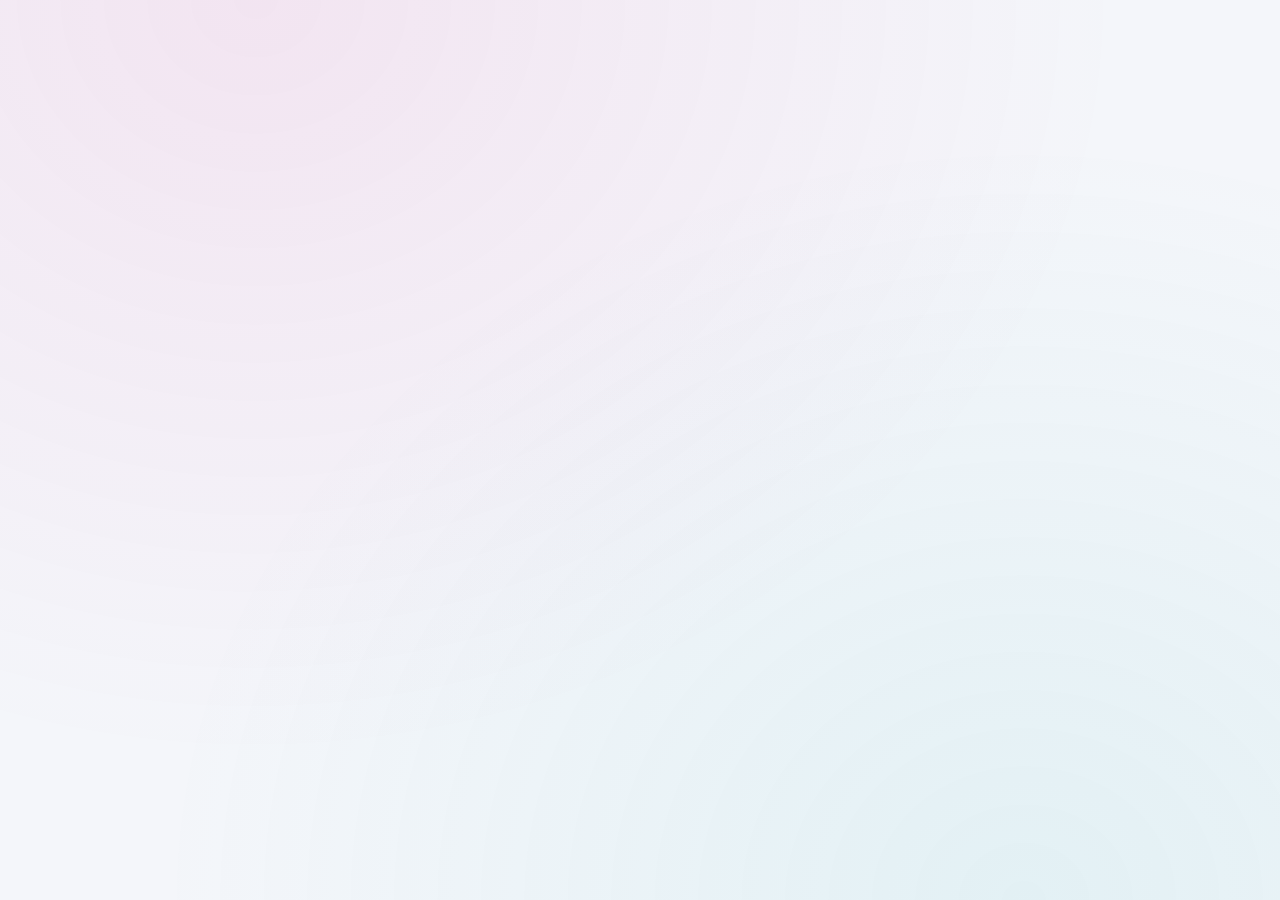
==== commit e3760ded: "Prepare GitHub Pages frontend for Fly.io backend" ====
--- a/docs/index.html
+++ b/docs/index.html
@@ -12994,7 +12994,10 @@
 // Current refresh animation type (from server config, overridable by admin)
 let refreshAnimation = 'fall';
 // Base path derived from the page URL (e.g. '/ktv') so API/WS hit the right backend
+window.KTV_API_BASE = window.KTV_API_BASE || '';
+const API_ORIGIN = String(window.KTV_API_BASE || '').replace(/\/+$/, '');
 const BASE = location.pathname.replace(/\/[^\/]*$/, '') || '';
+const API_BASE = API_ORIGIN ? '' : BASE;
 
 // ---------- Themes ----------
 const THEMES = [
--- a/docs/ext/poppins.css
+++ b/docs/ext/poppins.css
@@ -0,0 +1,35 @@
+@font-face {
+  font-family: 'Poppins';
+  font-style: normal;
+  font-weight: 400;
+  font-display: swap;
+  src: url(pxiEyp8kv8JHgFVrFJA.ttf) format('truetype');
+}
+@font-face {
+  font-family: 'Poppins';
+  font-style: normal;
+  font-weight: 500;
+  font-display: swap;
+  src: url(pxiByp8kv8JHgFVrLGT9V1s.ttf) format('truetype');
+}
+@font-face {
+  font-family: 'Poppins';
+  font-style: normal;
+  font-weight: 600;
+  font-display: swap;
+  src: url(pxiByp8kv8JHgFVrLEj6V1s.ttf) format('truetype');
+}
+@font-face {
+  font-family: 'Poppins';
+  font-style: normal;
+  font-weight: 700;
+  font-display: swap;
+  src: url(pxiByp8kv8JHgFVrLCz7V1s.ttf) format('truetype');
+}
+@font-face {
+  font-family: 'Poppins';
+  font-style: normal;
+  font-weight: 800;
+  font-display: swap;
+  src: url(pxiByp8kv8JHgFVrLDD4V1s.ttf) format('truetype');
+}
--- a/docs/ext/video-js.css
+++ b/docs/ext/video-js.css
@@ -0,0 +1,1930 @@
+.vjs-svg-icon {
+  display: inline-block;
+  background-repeat: no-repeat;
+  background-position: center;
+  fill: currentColor;
+  height: 1.8em;
+  width: 1.8em;
+}
+.vjs-svg-icon:before {
+  content: none !important;
+}
+
+.vjs-svg-icon:hover,
+.vjs-control:focus .vjs-svg-icon {
+  filter: drop-shadow(0 0 0.25em #fff);
+}
+
+.vjs-modal-dialog .vjs-modal-dialog-content, .video-js .vjs-modal-dialog, .vjs-button > .vjs-icon-placeholder:before, .video-js .vjs-big-play-button .vjs-icon-placeholder:before {
+  position: absolute;
+  top: 0;
+  left: 0;
+  width: 100%;
+  height: 100%;
+}
+
+.vjs-button > .vjs-icon-placeholder:before, .video-js .vjs-big-play-button .vjs-icon-placeholder:before {
+  text-align: center;
+}
+
+@font-face {
+  font-family: VideoJS;
+  src: url([data-uri]) format("woff");
+  font-weight: normal;
+  font-style: normal;
+}
+.vjs-icon-play, .video-js .vjs-play-control .vjs-icon-placeholder, .video-js .vjs-big-play-button .vjs-icon-placeholder:before {
+  font-family: VideoJS;
+  font-weight: normal;
+  font-style: normal;
+}
+.vjs-icon-play:before, .video-js .vjs-play-control .vjs-icon-placeholder:before, .video-js .vjs-big-play-button .vjs-icon-placeholder:before {
+  content: "\f101";
+}
+
+.vjs-icon-play-circle {
+  font-family: VideoJS;
+  font-weight: normal;
+  font-style: normal;
+}
+.vjs-icon-play-circle:before {
+  content: "\f102";
+}
+
+.vjs-icon-pause, .video-js .vjs-play-control.vjs-playing .vjs-icon-placeholder {
+  font-family: VideoJS;
+  font-weight: normal;
+  font-style: normal;
+}
+.vjs-icon-pause:before, .video-js .vjs-play-control.vjs-playing .vjs-icon-placeholder:before {
+  content: "\f103";
+}
+
+.vjs-icon-volume-mute, .video-js .vjs-mute-control.vjs-vol-0 .vjs-icon-placeholder {
+  font-family: VideoJS;
+  font-weight: normal;
+  font-style: normal;
+}
+.vjs-icon-volume-mute:before, .video-js .vjs-mute-control.vjs-vol-0 .vjs-icon-placeholder:before {
+  content: "\f104";
+}
+
+.vjs-icon-volume-low, .video-js .vjs-mute-control.vjs-vol-1 .vjs-icon-placeholder {
+  font-family: VideoJS;
+  font-weight: normal;
+  font-style: normal;
+}
+.vjs-icon-volume-low:before, .video-js .vjs-mute-control.vjs-vol-1 .vjs-icon-placeholder:before {
+  content: "\f105";
+}
+
+.vjs-icon-volume-mid, .video-js .vjs-mute-control.vjs-vol-2 .vjs-icon-placeholder {
+  font-family: VideoJS;
+  font-weight: normal;
+  font-style: normal;
+}
+.vjs-icon-volume-mid:before, .video-js .vjs-mute-control.vjs-vol-2 .vjs-icon-placeholder:before {
+  content: "\f106";
+}
+
+.vjs-icon-volume-high, .video-js .vjs-mute-control .vjs-icon-placeholder {
+  font-family: VideoJS;
+  font-weight: normal;
+  font-style: normal;
+}
+.vjs-icon-volume-high:before, .video-js .vjs-mute-control .vjs-icon-placeholder:before {
+  content: "\f107";
+}
+
+.vjs-icon-fullscreen-enter, .video-js .vjs-fullscreen-control .vjs-icon-placeholder {
+  font-family: VideoJS;
+  font-weight: normal;
+  font-style: normal;
+}
+.vjs-icon-fullscreen-enter:before, .video-js .vjs-fullscreen-control .vjs-icon-placeholder:before {
+  content: "\f108";
+}
+
+.vjs-icon-fullscreen-exit, .video-js.vjs-fullscreen .vjs-fullscreen-control .vjs-icon-placeholder {
+  font-family: VideoJS;
+  font-weight: normal;
+  font-style: normal;
+}
+.vjs-icon-fullscreen-exit:before, .video-js.vjs-fullscreen .vjs-fullscreen-control .vjs-icon-placeholder:before {
+  content: "\f109";
+}
+
+.vjs-icon-spinner {
+  font-family: VideoJS;
+  font-weight: normal;
+  font-style: normal;
+}
+.vjs-icon-spinner:before {
+  content: "\f10a";
+}
+
+.vjs-icon-subtitles, .video-js .vjs-subs-caps-button .vjs-icon-placeholder,
+.video-js.video-js:lang(en-GB) .vjs-subs-caps-button .vjs-icon-placeholder,
+.video-js.video-js:lang(en-IE) .vjs-subs-caps-button .vjs-icon-placeholder,
+.video-js.video-js:lang(en-AU) .vjs-subs-caps-button .vjs-icon-placeholder,
+.video-js.video-js:lang(en-NZ) .vjs-subs-caps-button .vjs-icon-placeholder, .video-js .vjs-subtitles-button .vjs-icon-placeholder {
+  font-family: VideoJS;
+  font-weight: normal;
+  font-style: normal;
+}
+.vjs-icon-subtitles:before, .video-js .vjs-subs-caps-button .vjs-icon-placeholder:before,
+.video-js.video-js:lang(en-GB) .vjs-subs-caps-button .vjs-icon-placeholder:before,
+.video-js.video-js:lang(en-IE) .vjs-subs-caps-button .vjs-icon-placeholder:before,
+.video-js.video-js:lang(en-AU) .vjs-subs-caps-button .vjs-icon-placeholder:before,
+.video-js.video-js:lang(en-NZ) .vjs-subs-caps-button .vjs-icon-placeholder:before, .video-js .vjs-subtitles-button .vjs-icon-placeholder:before {
+  content: "\f10b";
+}
+
+.vjs-icon-captions, .video-js:lang(en) .vjs-subs-caps-button .vjs-icon-placeholder,
+.video-js:lang(fr-CA) .vjs-subs-caps-button .vjs-icon-placeholder, .video-js .vjs-captions-button .vjs-icon-placeholder {
+  font-family: VideoJS;
+  font-weight: normal;
+  font-style: normal;
+}
+.vjs-icon-captions:before, .video-js:lang(en) .vjs-subs-caps-button .vjs-icon-placeholder:before,
+.video-js:lang(fr-CA) .vjs-subs-caps-button .vjs-icon-placeholder:before, .video-js .vjs-captions-button .vjs-icon-placeholder:before {
+  content: "\f10c";
+}
+
+.vjs-icon-hd {
+  font-family: VideoJS;
+  font-weight: normal;
+  font-style: normal;
+}
+.vjs-icon-hd:before {
+  content: "\f10d";
+}
+
+.vjs-icon-chapters, .video-js .vjs-chapters-button .vjs-icon-placeholder {
+  font-family: VideoJS;
+  font-weight: normal;
+  font-style: normal;
+}
+.vjs-icon-chapters:before, .video-js .vjs-chapters-button .vjs-icon-placeholder:before {
+  content: "\f10e";
+}
+
+.vjs-icon-downloading {
+  font-family: VideoJS;
+  font-weight: normal;
+  font-style: normal;
+}
+.vjs-icon-downloading:before {
+  content: "\f10f";
+}
+
+.vjs-icon-file-download {
+  font-family: VideoJS;
+  font-weight: normal;
+  font-style: normal;
+}
+.vjs-icon-file-download:before {
+  content: "\f110";
+}
+
+.vjs-icon-file-download-done {
+  font-family: VideoJS;
+  font-weight: normal;
+  font-style: normal;
+}
+.vjs-icon-file-download-done:before {
+  content: "\f111";
+}
+
+.vjs-icon-file-download-off {
+  font-family: VideoJS;
+  font-weight: normal;
+  font-style: normal;
+}
+.vjs-icon-file-download-off:before {
+  content: "\f112";
+}
+
+.vjs-icon-share {
+  font-family: VideoJS;
+  font-weight: normal;
+  font-style: normal;
+}
+.vjs-icon-share:before {
+  content: "\f113";
+}
+
+.vjs-icon-cog {
+  font-family: VideoJS;
+  font-weight: normal;
+  font-style: normal;
+}
+.vjs-icon-cog:before {
+  content: "\f114";
+}
+
+.vjs-icon-square {
+  font-family: VideoJS;
+  font-weight: normal;
+  font-style: normal;
+}
+.vjs-icon-square:before {
+  content: "\f115";
+}
+
+.vjs-icon-circle, .vjs-seek-to-live-control .vjs-icon-placeholder, .video-js .vjs-volume-level, .video-js .vjs-play-progress {
+  font-family: VideoJS;
+  font-weight: normal;
+  font-style: normal;
+}
+.vjs-icon-circle:before, .vjs-seek-to-live-control .vjs-icon-placeholder:before, .video-js .vjs-volume-level:before, .video-js .vjs-play-progress:before {
+  content: "\f116";
+}
+
+.vjs-icon-circle-outline {
+  font-family: VideoJS;
+  font-weight: normal;
+  font-style: normal;
+}
+.vjs-icon-circle-outline:before {
+  content: "\f117";
+}
+
+.vjs-icon-circle-inner-circle {
+  font-family: VideoJS;
+  font-weight: normal;
+  font-style: normal;
+}
+.vjs-icon-circle-inner-circle:before {
+  content: "\f118";
+}
+
+.vjs-icon-cancel, .video-js .vjs-control.vjs-close-button .vjs-icon-placeholder {
+  font-family: VideoJS;
+  font-weight: normal;
+  font-style: normal;
+}
+.vjs-icon-cancel:before, .video-js .vjs-control.vjs-close-button .vjs-icon-placeholder:before {
+  content: "\f119";
+}
+
+.vjs-icon-repeat {
+  font-family: VideoJS;
+  font-weight: normal;
+  font-style: normal;
+}
+.vjs-icon-repeat:before {
+  content: "\f11a";
+}
+
+.vjs-icon-replay, .video-js .vjs-play-control.vjs-ended .vjs-icon-placeholder {
+  font-family: VideoJS;
+  font-weight: normal;
+  font-style: normal;
+}
+.vjs-icon-replay:before, .video-js .vjs-play-control.vjs-ended .vjs-icon-placeholder:before {
+  content: "\f11b";
+}
+
+.vjs-icon-replay-5, .video-js .vjs-skip-backward-5 .vjs-icon-placeholder {
+  font-family: VideoJS;
+  font-weight: normal;
+  font-style: normal;
+}
+.vjs-icon-replay-5:before, .video-js .vjs-skip-backward-5 .vjs-icon-placeholder:before {
+  content: "\f11c";
+}
+
+.vjs-icon-replay-10, .video-js .vjs-skip-backward-10 .vjs-icon-placeholder {
+  font-family: VideoJS;
+  font-weight: normal;
+  font-style: normal;
+}
+.vjs-icon-replay-10:before, .video-js .vjs-skip-backward-10 .vjs-icon-placeholder:before {
+  content: "\f11d";
+}
+
+.vjs-icon-replay-30, .video-js .vjs-skip-backward-30 .vjs-icon-placeholder {
+  font-family: VideoJS;
+  font-weight: normal;
+  font-style: normal;
+}
+.vjs-icon-replay-30:before, .video-js .vjs-skip-backward-30 .vjs-icon-placeholder:before {
+  content: "\f11e";
+}
+
+.vjs-icon-forward-5, .video-js .vjs-skip-forward-5 .vjs-icon-placeholder {
+  font-family: VideoJS;
+  font-weight: normal;
+  font-style: normal;
+}
+.vjs-icon-forward-5:before, .video-js .vjs-skip-forward-5 .vjs-icon-placeholder:before {
+  content: "\f11f";
+}
+
+.vjs-icon-forward-10, .video-js .vjs-skip-forward-10 .vjs-icon-placeholder {
+  font-family: VideoJS;
+  font-weight: normal;
+  font-style: normal;
+}
+.vjs-icon-forward-10:before, .video-js .vjs-skip-forward-10 .vjs-icon-placeholder:before {
+  content: "\f120";
+}
+
+.vjs-icon-forward-30, .video-js .vjs-skip-forward-30 .vjs-icon-placeholder {
+  font-family: VideoJS;
+  font-weight: normal;
+  font-style: normal;
+}
+.vjs-icon-forward-30:before, .video-js .vjs-skip-forward-30 .vjs-icon-placeholder:before {
+  content: "\f121";
+}
+
+.vjs-icon-audio, .video-js .vjs-audio-button .vjs-icon-placeholder {
+  font-family: VideoJS;
+  font-weight: normal;
+  font-style: normal;
+}
+.vjs-icon-audio:before, .video-js .vjs-audio-button .vjs-icon-placeholder:before {
+  content: "\f122";
+}
+
+.vjs-icon-next-item {
+  font-family: VideoJS;
+  font-weight: normal;
+  font-style: normal;
+}
+.vjs-icon-next-item:before {
+  content: "\f123";
+}
+
+.vjs-icon-previous-item {
+  font-family: VideoJS;
+  font-weight: normal;
+  font-style: normal;
+}
+.vjs-icon-previous-item:before {
+  content: "\f124";
+}
+
+.vjs-icon-shuffle {
+  font-family: VideoJS;
+  font-weight: normal;
+  font-style: normal;
+}
+.vjs-icon-shuffle:before {
+  content: "\f125";
+}
+
+.vjs-icon-cast {
+  font-family: VideoJS;
+  font-weight: normal;
+  font-style: normal;
+}
+.vjs-icon-cast:before {
+  content: "\f126";
+}
+
+.vjs-icon-picture-in-picture-enter, .video-js .vjs-picture-in-picture-control .vjs-icon-placeholder {
+  font-family: VideoJS;
+  font-weight: normal;
+  font-style: normal;
+}
+.vjs-icon-picture-in-picture-enter:before, .video-js .vjs-picture-in-picture-control .vjs-icon-placeholder:before {
+  content: "\f127";
+}
+
+.vjs-icon-picture-in-picture-exit, .video-js.vjs-picture-in-picture .vjs-picture-in-picture-control .vjs-icon-placeholder {
+  font-family: VideoJS;
+  font-weight: normal;
+  font-style: normal;
+}
+.vjs-icon-picture-in-picture-exit:before, .video-js.vjs-picture-in-picture .vjs-picture-in-picture-control .vjs-icon-placeholder:before {
+  content: "\f128";
+}
+
+.vjs-icon-facebook {
+  font-family: VideoJS;
+  font-weight: normal;
+  font-style: normal;
+}
+.vjs-icon-facebook:before {
+  content: "\f129";
+}
+
+.vjs-icon-linkedin {
+  font-family: VideoJS;
+  font-weight: normal;
+  font-style: normal;
+}
+.vjs-icon-linkedin:before {
+  content: "\f12a";
+}
+
+.vjs-icon-twitter {
+  font-family: VideoJS;
+  font-weight: normal;
+  font-style: normal;
+}
+.vjs-icon-twitter:before {
+  content: "\f12b";
+}
+
+.vjs-icon-tumblr {
+  font-family: VideoJS;
+  font-weight: normal;
+  font-style: normal;
+}
+.vjs-icon-tumblr:before {
+  content: "\f12c";
+}
+
+.vjs-icon-pinterest {
+  font-family: VideoJS;
+  font-weight: normal;
+  font-style: normal;
+}
+.vjs-icon-pinterest:before {
+  content: "\f12d";
+}
+
+.vjs-icon-audio-description, .video-js .vjs-descriptions-button .vjs-icon-placeholder {
+  font-family: VideoJS;
+  font-weight: normal;
+  font-style: normal;
+}
+.vjs-icon-audio-description:before, .video-js .vjs-descriptions-button .vjs-icon-placeholder:before {
+  content: "\f12e";
+}
+
+.video-js {
+  display: inline-block;
+  vertical-align: top;
+  box-sizing: border-box;
+  color: #fff;
+  background-color: #000;
+  position: relative;
+  padding: 0;
+  font-size: 10px;
+  line-height: 1;
+  font-weight: normal;
+  font-style: normal;
+  font-family: Arial, Helvetica, sans-serif;
+  word-break: initial;
+}
+.video-js:-moz-full-screen {
+  position: absolute;
+}
+.video-js:-webkit-full-screen {
+  width: 100% !important;
+  height: 100% !important;
+}
+
+.video-js[tabindex="-1"] {
+  outline: none;
+}
+
+.video-js *,
+.video-js *:before,
+.video-js *:after {
+  box-sizing: inherit;
+}
+
+.video-js ul {
+  font-family: inherit;
+  font-size: inherit;
+  line-height: inherit;
+  list-style-position: outside;
+  margin-left: 0;
+  margin-right: 0;
+  margin-top: 0;
+  margin-bottom: 0;
+}
+
+.video-js.vjs-fluid,
+.video-js.vjs-16-9,
+.video-js.vjs-4-3,
+.video-js.vjs-9-16,
+.video-js.vjs-1-1 {
+  width: 100%;
+  max-width: 100%;
+}
+
+.video-js.vjs-fluid:not(.vjs-audio-only-mode),
+.video-js.vjs-16-9:not(.vjs-audio-only-mode),
+.video-js.vjs-4-3:not(.vjs-audio-only-mode),
+.video-js.vjs-9-16:not(.vjs-audio-only-mode),
+.video-js.vjs-1-1:not(.vjs-audio-only-mode) {
+  height: 0;
+}
+
+.video-js.vjs-16-9:not(.vjs-audio-only-mode) {
+  padding-top: 56.25%;
+}
+
+.video-js.vjs-4-3:not(.vjs-audio-only-mode) {
+  padding-top: 75%;
+}
+
+.video-js.vjs-9-16:not(.vjs-audio-only-mode) {
+  padding-top: 177.7777777778%;
+}
+
+.video-js.vjs-1-1:not(.vjs-audio-only-mode) {
+  padding-top: 100%;
+}
+
+.video-js.vjs-fill:not(.vjs-audio-only-mode) {
+  width: 100%;
+  height: 100%;
+}
+
+.video-js .vjs-tech {
+  position: absolute;
+  top: 0;
+  left: 0;
+  width: 100%;
+  height: 100%;
+}
+
+.video-js.vjs-audio-only-mode .vjs-tech {
+  display: none;
+}
+
+body.vjs-full-window,
+body.vjs-pip-window {
+  padding: 0;
+  margin: 0;
+  height: 100%;
+}
+
+.vjs-full-window .video-js.vjs-fullscreen,
+body.vjs-pip-window .video-js {
+  position: fixed;
+  overflow: hidden;
+  z-index: 1000;
+  left: 0;
+  top: 0;
+  bottom: 0;
+  right: 0;
+}
+
+.video-js.vjs-fullscreen:not(.vjs-ios-native-fs),
+body.vjs-pip-window .video-js {
+  width: 100% !important;
+  height: 100% !important;
+  padding-top: 0 !important;
+  display: block;
+}
+
+.video-js.vjs-fullscreen.vjs-user-inactive {
+  cursor: none;
+}
+
+.vjs-pip-container .vjs-pip-text {
+  position: absolute;
+  bottom: 10%;
+  font-size: 2em;
+  background-color: rgba(0, 0, 0, 0.7);
+  padding: 0.5em;
+  text-align: center;
+  width: 100%;
+}
+
+.vjs-layout-tiny.vjs-pip-container .vjs-pip-text,
+.vjs-layout-x-small.vjs-pip-container .vjs-pip-text,
+.vjs-layout-small.vjs-pip-container .vjs-pip-text {
+  bottom: 0;
+  font-size: 1.4em;
+}
+
+.vjs-hidden {
+  display: none !important;
+}
+
+.vjs-disabled {
+  opacity: 0.5;
+  cursor: default;
+}
+
+.video-js .vjs-offscreen {
+  height: 1px;
+  left: -9999px;
+  position: absolute;
+  top: 0;
+  width: 1px;
+}
+
+.vjs-lock-showing {
+  display: block !important;
+  opacity: 1 !important;
+  visibility: visible !important;
+}
+
+.vjs-no-js {
+  padding: 20px;
+  color: #fff;
+  background-color: #000;
+  font-size: 18px;
+  font-family: Arial, Helvetica, sans-serif;
+  text-align: center;
+  width: 300px;
+  height: 150px;
+  margin: 0px auto;
+}
+
+.vjs-no-js a,
+.vjs-no-js a:visited {
+  color: #66A8CC;
+}
+
+.video-js .vjs-big-play-button {
+  font-size: 3em;
+  line-height: 1.5em;
+  height: 1.63332em;
+  width: 3em;
+  display: block;
+  position: absolute;
+  top: 50%;
+  left: 50%;
+  padding: 0;
+  margin-top: -0.81666em;
+  margin-left: -1.5em;
+  cursor: pointer;
+  opacity: 1;
+  border: 0.06666em solid #fff;
+  background-color: #2B333F;
+  background-color: rgba(43, 51, 63, 0.7);
+  border-radius: 0.3em;
+  transition: all 0.4s;
+}
+.vjs-big-play-button .vjs-svg-icon {
+  width: 1em;
+  height: 1em;
+  position: absolute;
+  top: 50%;
+  left: 50%;
+  line-height: 1;
+  transform: translate(-50%, -50%);
+}
+
+.video-js:hover .vjs-big-play-button,
+.video-js .vjs-big-play-button:focus {
+  border-color: #fff;
+  background-color: #73859f;
+  background-color: rgba(115, 133, 159, 0.5);
+  transition: all 0s;
+}
+
+.vjs-controls-disabled .vjs-big-play-button,
+.vjs-has-started .vjs-big-play-button,
+.vjs-using-native-controls .vjs-big-play-button,
+.vjs-error .vjs-big-play-button {
+  display: none;
+}
+
+.vjs-has-started.vjs-paused.vjs-show-big-play-button-on-pause:not(.vjs-seeking, .vjs-scrubbing, .vjs-error) .vjs-big-play-button {
+  display: block;
+}
+
+.video-js button {
+  background: none;
+  border: none;
+  color: inherit;
+  display: inline-block;
+  font-size: inherit;
+  line-height: inherit;
+  text-transform: none;
+  text-decoration: none;
+  transition: none;
+  -webkit-appearance: none;
+  -moz-appearance: none;
+       appearance: none;
+}
+
+.vjs-control .vjs-button {
+  width: 100%;
+  height: 100%;
+}
+
+.video-js .vjs-control.vjs-close-button {
+  cursor: pointer;
+  height: 3em;
+  position: absolute;
+  right: 0;
+  top: 0.5em;
+  z-index: 2;
+}
+.video-js .vjs-modal-dialog {
+  background: rgba(0, 0, 0, 0.8);
+  background: linear-gradient(180deg, rgba(0, 0, 0, 0.8), rgba(255, 255, 255, 0));
+  overflow: auto;
+}
+
+.video-js .vjs-modal-dialog > * {
+  box-sizing: border-box;
+}
+
+.vjs-modal-dialog .vjs-modal-dialog-content {
+  font-size: 1.2em;
+  line-height: 1.5;
+  padding: 20px 24px;
+  z-index: 1;
+}
+
+.vjs-menu-button {
+  cursor: pointer;
+}
+
+.vjs-menu-button.vjs-disabled {
+  cursor: default;
+}
+
+.vjs-workinghover .vjs-menu-button.vjs-disabled:hover .vjs-menu {
+  display: none;
+}
+
+.vjs-menu .vjs-menu-content {
+  display: block;
+  padding: 0;
+  margin: 0;
+  font-family: Arial, Helvetica, sans-serif;
+  overflow: auto;
+}
+
+.vjs-menu .vjs-menu-content > * {
+  box-sizing: border-box;
+}
+
+.vjs-scrubbing .vjs-control.vjs-menu-button:hover .vjs-menu {
+  display: none;
+}
+
+.vjs-menu li {
+  display: flex;
+  justify-content: center;
+  list-style: none;
+  margin: 0;
+  padding: 0.2em 0;
+  line-height: 1.4em;
+  font-size: 1.2em;
+  text-align: center;
+  text-transform: lowercase;
+}
+
+.vjs-menu li.vjs-menu-item:focus,
+.vjs-menu li.vjs-menu-item:hover,
+.js-focus-visible .vjs-menu li.vjs-menu-item:hover {
+  background-color: #73859f;
+  background-color: rgba(115, 133, 159, 0.5);
+}
+
+.vjs-menu li.vjs-selected,
+.vjs-menu li.vjs-selected:focus,
+.vjs-menu li.vjs-selected:hover,
+.js-focus-visible .vjs-menu li.vjs-selected:hover {
+  background-color: #fff;
+  color: #2B333F;
+}
+.vjs-menu li.vjs-selected .vjs-svg-icon,
+.vjs-menu li.vjs-selected:focus .vjs-svg-icon,
+.vjs-menu li.vjs-selected:hover .vjs-svg-icon,
+.js-focus-visible .vjs-menu li.vjs-selected:hover .vjs-svg-icon {
+  fill: #000000;
+}
+
+.video-js .vjs-menu *:not(.vjs-selected):focus:not(:focus-visible),
+.js-focus-visible .vjs-menu *:not(.vjs-selected):focus:not(.focus-visible) {
+  background: none;
+}
+
+.vjs-menu li.vjs-menu-title {
+  text-align: center;
+  text-transform: uppercase;
+  font-size: 1em;
+  line-height: 2em;
+  padding: 0;
+  margin: 0 0 0.3em 0;
+  font-weight: bold;
+  cursor: default;
+}
+
+.vjs-menu-button-popup .vjs-menu {
+  display: none;
+  position: absolute;
+  bottom: 0;
+  width: 10em;
+  left: -3em;
+  height: 0em;
+  margin-bottom: 1.5em;
+  border-top-color: rgba(43, 51, 63, 0.7);
+}
+
+.vjs-pip-window .vjs-menu-button-popup .vjs-menu {
+  left: unset;
+  right: 1em;
+}
+
+.vjs-menu-button-popup .vjs-menu .vjs-menu-content {
+  background-color: #2B333F;
+  background-color: rgba(43, 51, 63, 0.7);
+  position: absolute;
+  width: 100%;
+  bottom: 1.5em;
+  max-height: 15em;
+}
+
+.vjs-layout-tiny .vjs-menu-button-popup .vjs-menu .vjs-menu-content,
+.vjs-layout-x-small .vjs-menu-button-popup .vjs-menu .vjs-menu-content {
+  max-height: 5em;
+}
+
+.vjs-layout-small .vjs-menu-button-popup .vjs-menu .vjs-menu-content {
+  max-height: 10em;
+}
+
+.vjs-layout-medium .vjs-menu-button-popup .vjs-menu .vjs-menu-content {
+  max-height: 14em;
+}
+
+.vjs-layout-large .vjs-menu-button-popup .vjs-menu .vjs-menu-content,
+.vjs-layout-x-large .vjs-menu-button-popup .vjs-menu .vjs-menu-content,
+.vjs-layout-huge .vjs-menu-button-popup .vjs-menu .vjs-menu-content {
+  max-height: 25em;
+}
+
+.vjs-workinghover .vjs-menu-button-popup.vjs-hover .vjs-menu,
+.vjs-menu-button-popup .vjs-menu.vjs-lock-showing {
+  display: block;
+}
+
+.video-js .vjs-menu-button-inline {
+  transition: all 0.4s;
+  overflow: hidden;
+}
+
+.video-js .vjs-menu-button-inline:before {
+  width: 2.222222222em;
+}
+
+.video-js .vjs-menu-button-inline:hover,
+.video-js .vjs-menu-button-inline:focus,
+.video-js .vjs-menu-button-inline.vjs-slider-active {
+  width: 12em;
+}
+
+.vjs-menu-button-inline .vjs-menu {
+  opacity: 0;
+  height: 100%;
+  width: auto;
+  position: absolute;
+  left: 4em;
+  top: 0;
+  padding: 0;
+  margin: 0;
+  transition: all 0.4s;
+}
+
+.vjs-menu-button-inline:hover .vjs-menu,
+.vjs-menu-button-inline:focus .vjs-menu,
+.vjs-menu-button-inline.vjs-slider-active .vjs-menu {
+  display: block;
+  opacity: 1;
+}
+
+.vjs-menu-button-inline .vjs-menu-content {
+  width: auto;
+  height: 100%;
+  margin: 0;
+  overflow: hidden;
+}
+
+.video-js .vjs-control-bar {
+  display: none;
+  width: 100%;
+  position: absolute;
+  bottom: 0;
+  left: 0;
+  right: 0;
+  height: 3em;
+  background-color: #2B333F;
+  background-color: rgba(43, 51, 63, 0.7);
+}
+
+.video-js:not(.vjs-controls-disabled, .vjs-using-native-controls, .vjs-error) .vjs-control-bar.vjs-lock-showing {
+  display: flex !important;
+}
+
+.vjs-has-started .vjs-control-bar,
+.vjs-audio-only-mode .vjs-control-bar {
+  display: flex;
+  visibility: visible;
+  opacity: 1;
+  transition: visibility 0.1s, opacity 0.1s;
+}
+
+.vjs-has-started.vjs-user-inactive.vjs-playing .vjs-control-bar {
+  visibility: visible;
+  opacity: 0;
+  pointer-events: none;
+  transition: visibility 1s, opacity 1s;
+}
+
+.vjs-controls-disabled .vjs-control-bar,
+.vjs-using-native-controls .vjs-control-bar,
+.vjs-error .vjs-control-bar {
+  display: none !important;
+}
+
+.vjs-audio.vjs-has-started.vjs-user-inactive.vjs-playing .vjs-control-bar,
+.vjs-audio-only-mode.vjs-has-started.vjs-user-inactive.vjs-playing .vjs-control-bar {
+  opacity: 1;
+  visibility: visible;
+  pointer-events: auto;
+}
+
+.video-js .vjs-control {
+  position: relative;
+  text-align: center;
+  margin: 0;
+  padding: 0;
+  height: 100%;
+  width: 4em;
+  flex: none;
+}
+
+.video-js .vjs-control.vjs-visible-text {
+  width: auto;
+  padding-left: 1em;
+  padding-right: 1em;
+}
+
+.vjs-button > .vjs-icon-placeholder:before {
+  font-size: 1.8em;
+  line-height: 1.67;
+}
+
+.vjs-button > .vjs-icon-placeholder {
+  display: block;
+}
+
+.vjs-button > .vjs-svg-icon {
+  display: inline-block;
+}
+
+.video-js .vjs-control:focus:before,
+.video-js .vjs-control:hover:before,
+.video-js .vjs-control:focus {
+  text-shadow: 0em 0em 1em white;
+}
+
+.video-js *:not(.vjs-visible-text) > .vjs-control-text {
+  border: 0;
+  clip: rect(0 0 0 0);
+  height: 1px;
+  overflow: hidden;
+  padding: 0;
+  position: absolute;
+  width: 1px;
+}
+
+.video-js .vjs-custom-control-spacer {
+  display: none;
+}
+
+.video-js .vjs-progress-control {
+  cursor: pointer;
+  flex: auto;
+  display: flex;
+  align-items: center;
+  min-width: 4em;
+  touch-action: none;
+}
+
+.video-js .vjs-progress-control.disabled {
+  cursor: default;
+}
+
+.vjs-live .vjs-progress-control {
+  display: none;
+}
+
+.vjs-liveui .vjs-progress-control {
+  display: flex;
+  align-items: center;
+}
+
+.video-js .vjs-progress-holder {
+  flex: auto;
+  transition: all 0.2s;
+  height: 0.3em;
+}
+
+.video-js .vjs-progress-control .vjs-progress-holder {
+  margin: 0 10px;
+}
+
+.video-js .vjs-progress-control:hover .vjs-progress-holder {
+  font-size: 1.6666666667em;
+}
+
+.video-js .vjs-progress-control:hover .vjs-progress-holder.disabled {
+  font-size: 1em;
+}
+
+.video-js .vjs-progress-holder .vjs-play-progress,
+.video-js .vjs-progress-holder .vjs-load-progress,
+.video-js .vjs-progress-holder .vjs-load-progress div {
+  position: absolute;
+  display: block;
+  height: 100%;
+  margin: 0;
+  padding: 0;
+  width: 0;
+}
+
+.video-js .vjs-play-progress {
+  background-color: #fff;
+}
+.video-js .vjs-play-progress:before {
+  font-size: 0.9em;
+  position: absolute;
+  right: -0.5em;
+  line-height: 0.35em;
+  z-index: 1;
+}
+
+.vjs-svg-icons-enabled .vjs-play-progress:before {
+  content: none !important;
+}
+
+.vjs-play-progress .vjs-svg-icon {
+  position: absolute;
+  top: -0.35em;
+  right: -0.4em;
+  width: 0.9em;
+  height: 0.9em;
+  pointer-events: none;
+  line-height: 0.15em;
+  z-index: 1;
+}
+
+.video-js .vjs-load-progress {
+  background: rgba(115, 133, 159, 0.5);
+}
+
+.video-js .vjs-load-progress div {
+  background: rgba(115, 133, 159, 0.75);
+}
+
+.video-js .vjs-time-tooltip {
+  background-color: #fff;
+  background-color: rgba(255, 255, 255, 0.8);
+  border-radius: 0.3em;
+  color: #000;
+  float: right;
+  font-family: Arial, Helvetica, sans-serif;
+  font-size: 1em;
+  padding: 6px 8px 8px 8px;
+  pointer-events: none;
+  position: absolute;
+  top: -3.4em;
+  visibility: hidden;
+  z-index: 1;
+}
+
+.video-js .vjs-progress-holder:focus .vjs-time-tooltip {
+  display: none;
+}
+
+.video-js .vjs-progress-control:hover .vjs-time-tooltip,
+.video-js .vjs-progress-control:hover .vjs-progress-holder:focus .vjs-time-tooltip {
+  display: block;
+  font-size: 0.6em;
+  visibility: visible;
+}
+
+.video-js .vjs-progress-control.disabled:hover .vjs-time-tooltip {
+  font-size: 1em;
+}
+
+.video-js .vjs-progress-control .vjs-mouse-display {
+  display: none;
+  position: absolute;
+  width: 1px;
+  height: 100%;
+  background-color: #000;
+  z-index: 1;
+}
+
+.video-js .vjs-progress-control:hover .vjs-mouse-display {
+  display: block;
+}
+
+.video-js.vjs-user-inactive .vjs-progress-control .vjs-mouse-display {
+  visibility: hidden;
+  opacity: 0;
+  transition: visibility 1s, opacity 1s;
+}
+
+.vjs-mouse-display .vjs-time-tooltip {
+  color: #fff;
+  background-color: #000;
+  background-color: rgba(0, 0, 0, 0.8);
+}
+
+.video-js .vjs-slider {
+  position: relative;
+  cursor: pointer;
+  padding: 0;
+  margin: 0 0.45em 0 0.45em;
+  /* iOS Safari */
+  -webkit-touch-callout: none;
+  /* Safari, and Chrome 53 */
+  -webkit-user-select: none;
+  /* Non-prefixed version, currently supported by Chrome and Opera */
+  -moz-user-select: none;
+       user-select: none;
+  background-color: #73859f;
+  background-color: rgba(115, 133, 159, 0.5);
+}
+
+.video-js .vjs-slider.disabled {
+  cursor: default;
+}
+
+.video-js .vjs-slider:focus {
+  text-shadow: 0em 0em 1em white;
+  box-shadow: 0 0 1em #fff;
+}
+
+.video-js .vjs-mute-control {
+  cursor: pointer;
+  flex: none;
+}
+.video-js .vjs-volume-control {
+  cursor: pointer;
+  margin-right: 1em;
+  display: flex;
+}
+
+.video-js .vjs-volume-control.vjs-volume-horizontal {
+  width: 5em;
+}
+
+.video-js .vjs-volume-panel .vjs-volume-control {
+  visibility: visible;
+  opacity: 0;
+  width: 1px;
+  height: 1px;
+  margin-left: -1px;
+}
+
+.video-js .vjs-volume-panel {
+  transition: width 1s;
+}
+.video-js .vjs-volume-panel.vjs-hover .vjs-volume-control, .video-js .vjs-volume-panel:active .vjs-volume-control, .video-js .vjs-volume-panel:focus .vjs-volume-control, .video-js .vjs-volume-panel .vjs-volume-control:active, .video-js .vjs-volume-panel.vjs-hover .vjs-mute-control ~ .vjs-volume-control, .video-js .vjs-volume-panel .vjs-volume-control.vjs-slider-active {
+  visibility: visible;
+  opacity: 1;
+  position: relative;
+  transition: visibility 0.1s, opacity 0.1s, height 0.1s, width 0.1s, left 0s, top 0s;
+}
+.video-js .vjs-volume-panel.vjs-hover .vjs-volume-control.vjs-volume-horizontal, .video-js .vjs-volume-panel:active .vjs-volume-control.vjs-volume-horizontal, .video-js .vjs-volume-panel:focus .vjs-volume-control.vjs-volume-horizontal, .video-js .vjs-volume-panel .vjs-volume-control:active.vjs-volume-horizontal, .video-js .vjs-volume-panel.vjs-hover .vjs-mute-control ~ .vjs-volume-control.vjs-volume-horizontal, .video-js .vjs-volume-panel .vjs-volume-control.vjs-slider-active.vjs-volume-horizontal {
+  width: 5em;
+  height: 3em;
+  margin-right: 0;
+}
+.video-js .vjs-volume-panel.vjs-hover .vjs-volume-control.vjs-volume-vertical, .video-js .vjs-volume-panel:active .vjs-volume-control.vjs-volume-vertical, .video-js .vjs-volume-panel:focus .vjs-volume-control.vjs-volume-vertical, .video-js .vjs-volume-panel .vjs-volume-control:active.vjs-volume-vertical, .video-js .vjs-volume-panel.vjs-hover .vjs-mute-control ~ .vjs-volume-control.vjs-volume-vertical, .video-js .vjs-volume-panel .vjs-volume-control.vjs-slider-active.vjs-volume-vertical {
+  left: -3.5em;
+  transition: left 0s;
+}
+.video-js .vjs-volume-panel.vjs-volume-panel-horizontal.vjs-hover, .video-js .vjs-volume-panel.vjs-volume-panel-horizontal:active, .video-js .vjs-volume-panel.vjs-volume-panel-horizontal.vjs-slider-active {
+  width: 10em;
+  transition: width 0.1s;
+}
+.video-js .vjs-volume-panel.vjs-volume-panel-horizontal.vjs-mute-toggle-only {
+  width: 4em;
+}
+
+.video-js .vjs-volume-panel .vjs-volume-control.vjs-volume-vertical {
+  height: 8em;
+  width: 3em;
+  left: -3000em;
+  transition: visibility 1s, opacity 1s, height 1s 1s, width 1s 1s, left 1s 1s, top 1s 1s;
+}
+
+.video-js .vjs-volume-panel .vjs-volume-control.vjs-volume-horizontal {
+  transition: visibility 1s, opacity 1s, height 1s 1s, width 1s, left 1s 1s, top 1s 1s;
+}
+
+.video-js .vjs-volume-panel {
+  display: flex;
+}
+
+.video-js .vjs-volume-bar {
+  margin: 1.35em 0.45em;
+}
+
+.vjs-volume-bar.vjs-slider-horizontal {
+  width: 5em;
+  height: 0.3em;
+}
+
+.vjs-volume-bar.vjs-slider-vertical {
+  width: 0.3em;
+  height: 5em;
+  margin: 1.35em auto;
+}
+
+.video-js .vjs-volume-level {
+  position: absolute;
+  bottom: 0;
+  left: 0;
+  background-color: #fff;
+}
+.video-js .vjs-volume-level:before {
+  position: absolute;
+  font-size: 0.9em;
+  z-index: 1;
+}
+
+.vjs-slider-vertical .vjs-volume-level {
+  width: 0.3em;
+}
+.vjs-slider-vertical .vjs-volume-level:before {
+  top: -0.5em;
+  left: -0.3em;
+  z-index: 1;
+}
+
+.vjs-svg-icons-enabled .vjs-volume-level:before {
+  content: none;
+}
+
+.vjs-volume-level .vjs-svg-icon {
+  position: absolute;
+  width: 0.9em;
+  height: 0.9em;
+  pointer-events: none;
+  z-index: 1;
+}
+
+.vjs-slider-horizontal .vjs-volume-level {
+  height: 0.3em;
+}
+.vjs-slider-horizontal .vjs-volume-level:before {
+  line-height: 0.35em;
+  right: -0.5em;
+}
+
+.vjs-slider-horizontal .vjs-volume-level .vjs-svg-icon {
+  right: -0.3em;
+  transform: translateY(-50%);
+}
+
+.vjs-slider-vertical .vjs-volume-level .vjs-svg-icon {
+  top: -0.55em;
+  transform: translateX(-50%);
+}
+
+.video-js .vjs-volume-panel.vjs-volume-panel-vertical {
+  width: 4em;
+}
+
+.vjs-volume-bar.vjs-slider-vertical .vjs-volume-level {
+  height: 100%;
+}
+
+.vjs-volume-bar.vjs-slider-horizontal .vjs-volume-level {
+  width: 100%;
+}
+
+.video-js .vjs-volume-vertical {
+  width: 3em;
+  height: 8em;
+  bottom: 8em;
+  background-color: #2B333F;
+  background-color: rgba(43, 51, 63, 0.7);
+}
+
+.video-js .vjs-volume-horizontal .vjs-menu {
+  left: -2em;
+}
+
+.video-js .vjs-volume-tooltip {
+  background-color: #fff;
+  background-color: rgba(255, 255, 255, 0.8);
+  border-radius: 0.3em;
+  color: #000;
+  float: right;
+  font-family: Arial, Helvetica, sans-serif;
+  font-size: 1em;
+  padding: 6px 8px 8px 8px;
+  pointer-events: none;
+  position: absolute;
+  top: -3.4em;
+  visibility: hidden;
+  z-index: 1;
+}
+
+.video-js .vjs-volume-control:hover .vjs-volume-tooltip,
+.video-js .vjs-volume-control:hover .vjs-progress-holder:focus .vjs-volume-tooltip {
+  display: block;
+  font-size: 1em;
+  visibility: visible;
+}
+
+.video-js .vjs-volume-vertical:hover .vjs-volume-tooltip,
+.video-js .vjs-volume-vertical:hover .vjs-progress-holder:focus .vjs-volume-tooltip {
+  left: 1em;
+  top: -12px;
+}
+
+.video-js .vjs-volume-control.disabled:hover .vjs-volume-tooltip {
+  font-size: 1em;
+}
+
+.video-js .vjs-volume-control .vjs-mouse-display {
+  display: none;
+  position: absolute;
+  width: 100%;
+  height: 1px;
+  background-color: #000;
+  z-index: 1;
+}
+
+.video-js .vjs-volume-horizontal .vjs-mouse-display {
+  width: 1px;
+  height: 100%;
+}
+
+.video-js .vjs-volume-control:hover .vjs-mouse-display {
+  display: block;
+}
+
+.video-js.vjs-user-inactive .vjs-volume-control .vjs-mouse-display {
+  visibility: hidden;
+  opacity: 0;
+  transition: visibility 1s, opacity 1s;
+}
+
+.vjs-mouse-display .vjs-volume-tooltip {
+  color: #fff;
+  background-color: #000;
+  background-color: rgba(0, 0, 0, 0.8);
+}
+
+.vjs-poster {
+  display: inline-block;
+  vertical-align: middle;
+  cursor: pointer;
+  margin: 0;
+  padding: 0;
+  position: absolute;
+  top: 0;
+  right: 0;
+  bottom: 0;
+  left: 0;
+  height: 100%;
+}
+
+.vjs-has-started .vjs-poster,
+.vjs-using-native-controls .vjs-poster {
+  display: none;
+}
+
+.vjs-audio.vjs-has-started .vjs-poster,
+.vjs-has-started.vjs-audio-poster-mode .vjs-poster,
+.vjs-pip-container.vjs-has-started .vjs-poster {
+  display: block;
+}
+
+.vjs-poster img {
+  width: 100%;
+  height: 100%;
+  -o-object-fit: contain;
+     object-fit: contain;
+}
+
+.video-js .vjs-live-control {
+  display: flex;
+  align-items: flex-start;
+  flex: auto;
+  font-size: 1em;
+  line-height: 3em;
+}
+
+.video-js:not(.vjs-live) .vjs-live-control,
+.video-js.vjs-liveui .vjs-live-control {
+  display: none;
+}
+
+.video-js .vjs-seek-to-live-control {
+  align-items: center;
+  cursor: pointer;
+  flex: none;
+  display: inline-flex;
+  height: 100%;
+  padding-left: 0.5em;
+  padding-right: 0.5em;
+  font-size: 1em;
+  line-height: 3em;
+  width: auto;
+  min-width: 4em;
+}
+
+.video-js.vjs-live:not(.vjs-liveui) .vjs-seek-to-live-control,
+.video-js:not(.vjs-live) .vjs-seek-to-live-control {
+  display: none;
+}
+
+.vjs-seek-to-live-control.vjs-control.vjs-at-live-edge {
+  cursor: auto;
+}
+
+.vjs-seek-to-live-control .vjs-icon-placeholder {
+  margin-right: 0.5em;
+  color: #888;
+}
+
+.vjs-svg-icons-enabled .vjs-seek-to-live-control {
+  line-height: 0;
+}
+
+.vjs-seek-to-live-control .vjs-svg-icon {
+  width: 1em;
+  height: 1em;
+  pointer-events: none;
+  fill: #888888;
+}
+
+.vjs-seek-to-live-control.vjs-control.vjs-at-live-edge .vjs-icon-placeholder {
+  color: red;
+}
+
+.vjs-seek-to-live-control.vjs-control.vjs-at-live-edge .vjs-svg-icon {
+  fill: red;
+}
+
+.video-js .vjs-time-control {
+  flex: none;
+  font-size: 1em;
+  line-height: 3em;
+  min-width: 2em;
+  width: auto;
+  padding-left: 1em;
+  padding-right: 1em;
+}
+
+.vjs-live .vjs-time-control,
+.vjs-live .vjs-time-divider,
+.video-js .vjs-current-time,
+.video-js .vjs-duration {
+  display: none;
+}
+
+.vjs-time-divider {
+  display: none;
+  line-height: 3em;
+}
+
+.video-js .vjs-play-control {
+  cursor: pointer;
+}
+
+.video-js .vjs-play-control .vjs-icon-placeholder {
+  flex: none;
+}
+
+.vjs-text-track-display {
+  position: absolute;
+  bottom: 3em;
+  left: 0;
+  right: 0;
+  top: 0;
+  pointer-events: none;
+}
+
+.vjs-error .vjs-text-track-display {
+  display: none;
+}
+
+.video-js.vjs-controls-disabled .vjs-text-track-display,
+.video-js.vjs-user-inactive.vjs-playing .vjs-text-track-display {
+  bottom: 1em;
+}
+
+.video-js .vjs-text-track {
+  font-size: 1.4em;
+  text-align: center;
+  margin-bottom: 0.1em;
+}
+
+.vjs-subtitles {
+  color: #fff;
+}
+
+.vjs-captions {
+  color: #fc6;
+}
+
+.vjs-tt-cue {
+  display: block;
+}
+
+video::-webkit-media-text-track-display {
+  transform: translateY(-3em);
+}
+
+.video-js.vjs-controls-disabled video::-webkit-media-text-track-display,
+.video-js.vjs-user-inactive.vjs-playing video::-webkit-media-text-track-display {
+  transform: translateY(-1.5em);
+}
+
+.video-js .vjs-picture-in-picture-control {
+  cursor: pointer;
+  flex: none;
+}
+.video-js.vjs-audio-only-mode .vjs-picture-in-picture-control,
+.vjs-pip-window .vjs-picture-in-picture-control {
+  display: none;
+}
+
+.video-js .vjs-fullscreen-control {
+  cursor: pointer;
+  flex: none;
+}
+.video-js.vjs-audio-only-mode .vjs-fullscreen-control,
+.vjs-pip-window .vjs-fullscreen-control {
+  display: none;
+}
+
+.vjs-playback-rate > .vjs-menu-button,
+.vjs-playback-rate .vjs-playback-rate-value {
+  position: absolute;
+  top: 0;
+  left: 0;
+  width: 100%;
+  height: 100%;
+}
+
+.vjs-playback-rate .vjs-playback-rate-value {
+  pointer-events: none;
+  font-size: 1.5em;
+  line-height: 2;
+  text-align: center;
+}
+
+.vjs-playback-rate .vjs-menu {
+  width: 4em;
+  left: 0em;
+}
+
+.vjs-error .vjs-error-display .vjs-modal-dialog-content {
+  font-size: 1.4em;
+  text-align: center;
+}
+
+.vjs-loading-spinner {
+  display: none;
+  position: absolute;
+  top: 50%;
+  left: 50%;
+  transform: translate(-50%, -50%);
+  opacity: 0.85;
+  text-align: left;
+  border: 0.6em solid rgba(43, 51, 63, 0.7);
+  box-sizing: border-box;
+  background-clip: padding-box;
+  width: 5em;
+  height: 5em;
+  border-radius: 50%;
+  visibility: hidden;
+}
+
+.vjs-seeking .vjs-loading-spinner,
+.vjs-waiting .vjs-loading-spinner {
+  display: flex;
+  justify-content: center;
+  align-items: center;
+  animation: vjs-spinner-show 0s linear 0.3s forwards;
+}
+
+.vjs-error .vjs-loading-spinner {
+  display: none;
+}
+
+.vjs-loading-spinner:before,
+.vjs-loading-spinner:after {
+  content: "";
+  position: absolute;
+  box-sizing: inherit;
+  width: inherit;
+  height: inherit;
+  border-radius: inherit;
+  opacity: 1;
+  border: inherit;
+  border-color: transparent;
+  border-top-color: white;
+}
+
+.vjs-seeking .vjs-loading-spinner:before,
+.vjs-seeking .vjs-loading-spinner:after,
+.vjs-waiting .vjs-loading-spinner:before,
+.vjs-waiting .vjs-loading-spinner:after {
+  animation: vjs-spinner-spin 1.1s cubic-bezier(0.6, 0.2, 0, 0.8) infinite, vjs-spinner-fade 1.1s linear infinite;
+}
+
+.vjs-seeking .vjs-loading-spinner:before,
+.vjs-waiting .vjs-loading-spinner:before {
+  border-top-color: rgb(255, 255, 255);
+}
+
+.vjs-seeking .vjs-loading-spinner:after,
+.vjs-waiting .vjs-loading-spinner:after {
+  border-top-color: rgb(255, 255, 255);
+  animation-delay: 0.44s;
+}
+
+@keyframes vjs-spinner-show {
+  to {
+    visibility: visible;
+  }
+}
+@keyframes vjs-spinner-spin {
+  100% {
+    transform: rotate(360deg);
+  }
+}
+@keyframes vjs-spinner-fade {
+  0% {
+    border-top-color: #73859f;
+  }
+  20% {
+    border-top-color: #73859f;
+  }
+  35% {
+    border-top-color: white;
+  }
+  60% {
+    border-top-color: #73859f;
+  }
+  100% {
+    border-top-color: #73859f;
+  }
+}
+.video-js.vjs-audio-only-mode .vjs-captions-button {
+  display: none;
+}
+
+.vjs-chapters-button .vjs-menu ul {
+  width: 24em;
+}
+
+.video-js.vjs-audio-only-mode .vjs-descriptions-button {
+  display: none;
+}
+
+.vjs-subs-caps-button + .vjs-menu .vjs-captions-menu-item .vjs-svg-icon {
+  width: 1.5em;
+  height: 1.5em;
+}
+
+.video-js .vjs-subs-caps-button + .vjs-menu .vjs-captions-menu-item .vjs-menu-item-text .vjs-icon-placeholder {
+  vertical-align: middle;
+  display: inline-block;
+  margin-bottom: -0.1em;
+}
+
+.video-js .vjs-subs-caps-button + .vjs-menu .vjs-captions-menu-item .vjs-menu-item-text .vjs-icon-placeholder:before {
+  font-family: VideoJS;
+  content: "\f10c";
+  font-size: 1.5em;
+  line-height: inherit;
+}
+
+.video-js.vjs-audio-only-mode .vjs-subs-caps-button {
+  display: none;
+}
+
+.video-js .vjs-audio-button + .vjs-menu .vjs-description-menu-item .vjs-menu-item-text .vjs-icon-placeholder,
+.video-js .vjs-audio-button + .vjs-menu .vjs-main-desc-menu-item .vjs-menu-item-text .vjs-icon-placeholder {
+  vertical-align: middle;
+  display: inline-block;
+  margin-bottom: -0.1em;
+}
+
+.video-js .vjs-audio-button + .vjs-menu .vjs-description-menu-item .vjs-menu-item-text .vjs-icon-placeholder:before,
+.video-js .vjs-audio-button + .vjs-menu .vjs-main-desc-menu-item .vjs-menu-item-text .vjs-icon-placeholder:before {
+  font-family: VideoJS;
+  content: " \f12e";
+  font-size: 1.5em;
+  line-height: inherit;
+}
+
+.video-js.vjs-layout-small .vjs-current-time,
+.video-js.vjs-layout-small .vjs-time-divider,
+.video-js.vjs-layout-small .vjs-duration,
+.video-js.vjs-layout-small .vjs-remaining-time,
+.video-js.vjs-layout-small .vjs-playback-rate,
+.video-js.vjs-layout-small .vjs-volume-control, .video-js.vjs-layout-x-small .vjs-current-time,
+.video-js.vjs-layout-x-small .vjs-time-divider,
+.video-js.vjs-layout-x-small .vjs-duration,
+.video-js.vjs-layout-x-small .vjs-remaining-time,
+.video-js.vjs-layout-x-small .vjs-playback-rate,
+.video-js.vjs-layout-x-small .vjs-volume-control, .video-js.vjs-layout-tiny .vjs-current-time,
+.video-js.vjs-layout-tiny .vjs-time-divider,
+.video-js.vjs-layout-tiny .vjs-duration,
+.video-js.vjs-layout-tiny .vjs-remaining-time,
+.video-js.vjs-layout-tiny .vjs-playback-rate,
+.video-js.vjs-layout-tiny .vjs-volume-control {
+  display: none;
+}
+.video-js.vjs-layout-small .vjs-volume-panel.vjs-volume-panel-horizontal:hover, .video-js.vjs-layout-small .vjs-volume-panel.vjs-volume-panel-horizontal:active, .video-js.vjs-layout-small .vjs-volume-panel.vjs-volume-panel-horizontal.vjs-slider-active, .video-js.vjs-layout-small .vjs-volume-panel.vjs-volume-panel-horizontal.vjs-hover, .video-js.vjs-layout-x-small .vjs-volume-panel.vjs-volume-panel-horizontal:hover, .video-js.vjs-layout-x-small .vjs-volume-panel.vjs-volume-panel-horizontal:active, .video-js.vjs-layout-x-small .vjs-volume-panel.vjs-volume-panel-horizontal.vjs-slider-active, .video-js.vjs-layout-x-small .vjs-volume-panel.vjs-volume-panel-horizontal.vjs-hover, .video-js.vjs-layout-tiny .vjs-volume-panel.vjs-volume-panel-horizontal:hover, .video-js.vjs-layout-tiny .vjs-volume-panel.vjs-volume-panel-horizontal:active, .video-js.vjs-layout-tiny .vjs-volume-panel.vjs-volume-panel-horizontal.vjs-slider-active, .video-js.vjs-layout-tiny .vjs-volume-panel.vjs-volume-panel-horizontal.vjs-hover {
+  width: auto;
+  width: initial;
+}
+.video-js.vjs-layout-x-small .vjs-progress-control, .video-js.vjs-layout-tiny .vjs-progress-control {
+  display: none;
+}
+.video-js.vjs-layout-x-small .vjs-custom-control-spacer {
+  flex: auto;
+  display: block;
+}
+
+.vjs-modal-dialog.vjs-text-track-settings {
+  background-color: #2B333F;
+  background-color: rgba(43, 51, 63, 0.75);
+  color: #fff;
+  height: 70%;
+}
+
+.vjs-error .vjs-text-track-settings {
+  display: none;
+}
+
+.vjs-text-track-settings .vjs-modal-dialog-content {
+  display: table;
+}
+
+.vjs-text-track-settings .vjs-track-settings-colors,
+.vjs-text-track-settings .vjs-track-settings-font,
+.vjs-text-track-settings .vjs-track-settings-controls {
+  display: table-cell;
+}
+
+.vjs-text-track-settings .vjs-track-settings-controls {
+  text-align: right;
+  vertical-align: bottom;
+}
+
+@supports (display: grid) {
+  .vjs-text-track-settings .vjs-modal-dialog-content {
+    display: grid;
+    grid-template-columns: 1fr 1fr;
+    grid-template-rows: 1fr;
+    padding: 20px 24px 0px 24px;
+  }
+  .vjs-track-settings-controls .vjs-default-button {
+    margin-bottom: 20px;
+  }
+  .vjs-text-track-settings .vjs-track-settings-controls {
+    grid-column: 1/-1;
+  }
+  .vjs-layout-small .vjs-text-track-settings .vjs-modal-dialog-content,
+  .vjs-layout-x-small .vjs-text-track-settings .vjs-modal-dialog-content,
+  .vjs-layout-tiny .vjs-text-track-settings .vjs-modal-dialog-content {
+    grid-template-columns: 1fr;
+  }
+}
+.vjs-text-track-settings select {
+  font-size: inherit;
+}
+
+.vjs-track-setting > select {
+  margin-right: 1em;
+  margin-bottom: 0.5em;
+}
+
+.vjs-text-track-settings fieldset {
+  margin: 10px;
+  border: none;
+}
+
+.vjs-text-track-settings fieldset span {
+  display: inline-block;
+  padding: 0 0.6em 0.8em;
+}
+
+.vjs-text-track-settings fieldset span > select {
+  max-width: 7.3em;
+}
+
+.vjs-text-track-settings legend {
+  color: #fff;
+  font-weight: bold;
+  font-size: 1.2em;
+}
+
+.vjs-text-track-settings .vjs-label {
+  margin: 0 0.5em 0.5em 0;
+}
+
+.vjs-track-settings-controls button:focus,
+.vjs-track-settings-controls button:active {
+  outline-style: solid;
+  outline-width: medium;
+  background-image: linear-gradient(0deg, #fff 88%, #73859f 100%);
+}
+
+.vjs-track-settings-controls button:hover {
+  color: rgba(43, 51, 63, 0.75);
+}
+
+.vjs-track-settings-controls button {
+  background-color: #fff;
+  background-image: linear-gradient(-180deg, #fff 88%, #73859f 100%);
+  color: #2B333F;
+  cursor: pointer;
+  border-radius: 2px;
+}
+
+.vjs-track-settings-controls .vjs-default-button {
+  margin-right: 1em;
+}
+
+.vjs-title-bar {
+  background: rgba(0, 0, 0, 0.9);
+  background: linear-gradient(180deg, rgba(0, 0, 0, 0.9) 0%, rgba(0, 0, 0, 0.7) 60%, rgba(0, 0, 0, 0) 100%);
+  font-size: 1.2em;
+  line-height: 1.5;
+  transition: opacity 0.1s;
+  padding: 0.666em 1.333em 4em;
+  pointer-events: none;
+  position: absolute;
+  top: 0;
+  width: 100%;
+}
+
+.vjs-error .vjs-title-bar {
+  display: none;
+}
+
+.vjs-title-bar-title,
+.vjs-title-bar-description {
+  margin: 0;
+  overflow: hidden;
+  text-overflow: ellipsis;
+  white-space: nowrap;
+}
+
+.vjs-title-bar-title {
+  font-weight: bold;
+  margin-bottom: 0.333em;
+}
+
+.vjs-playing.vjs-user-inactive .vjs-title-bar {
+  opacity: 0;
+  transition: opacity 1s;
+}
+
+.video-js .vjs-skip-forward-5 {
+  cursor: pointer;
+}
+.video-js .vjs-skip-forward-10 {
+  cursor: pointer;
+}
+.video-js .vjs-skip-forward-30 {
+  cursor: pointer;
+}
+.video-js .vjs-skip-backward-5 {
+  cursor: pointer;
+}
+.video-js .vjs-skip-backward-10 {
+  cursor: pointer;
+}
+.video-js .vjs-skip-backward-30 {
+  cursor: pointer;
+}
+@media print {
+  .video-js > *:not(.vjs-tech):not(.vjs-poster) {
+    visibility: hidden;
+  }
+}
+.vjs-resize-manager {
+  position: absolute;
+  top: 0;
+  left: 0;
+  width: 100%;
+  height: 100%;
+  border: none;
+  z-index: -1000;
+}
+
+.js-focus-visible .video-js *:focus:not(.focus-visible) {
+  outline: none;
+}
+
+.video-js *:focus:not(:focus-visible) {
+  outline: none;
+}
